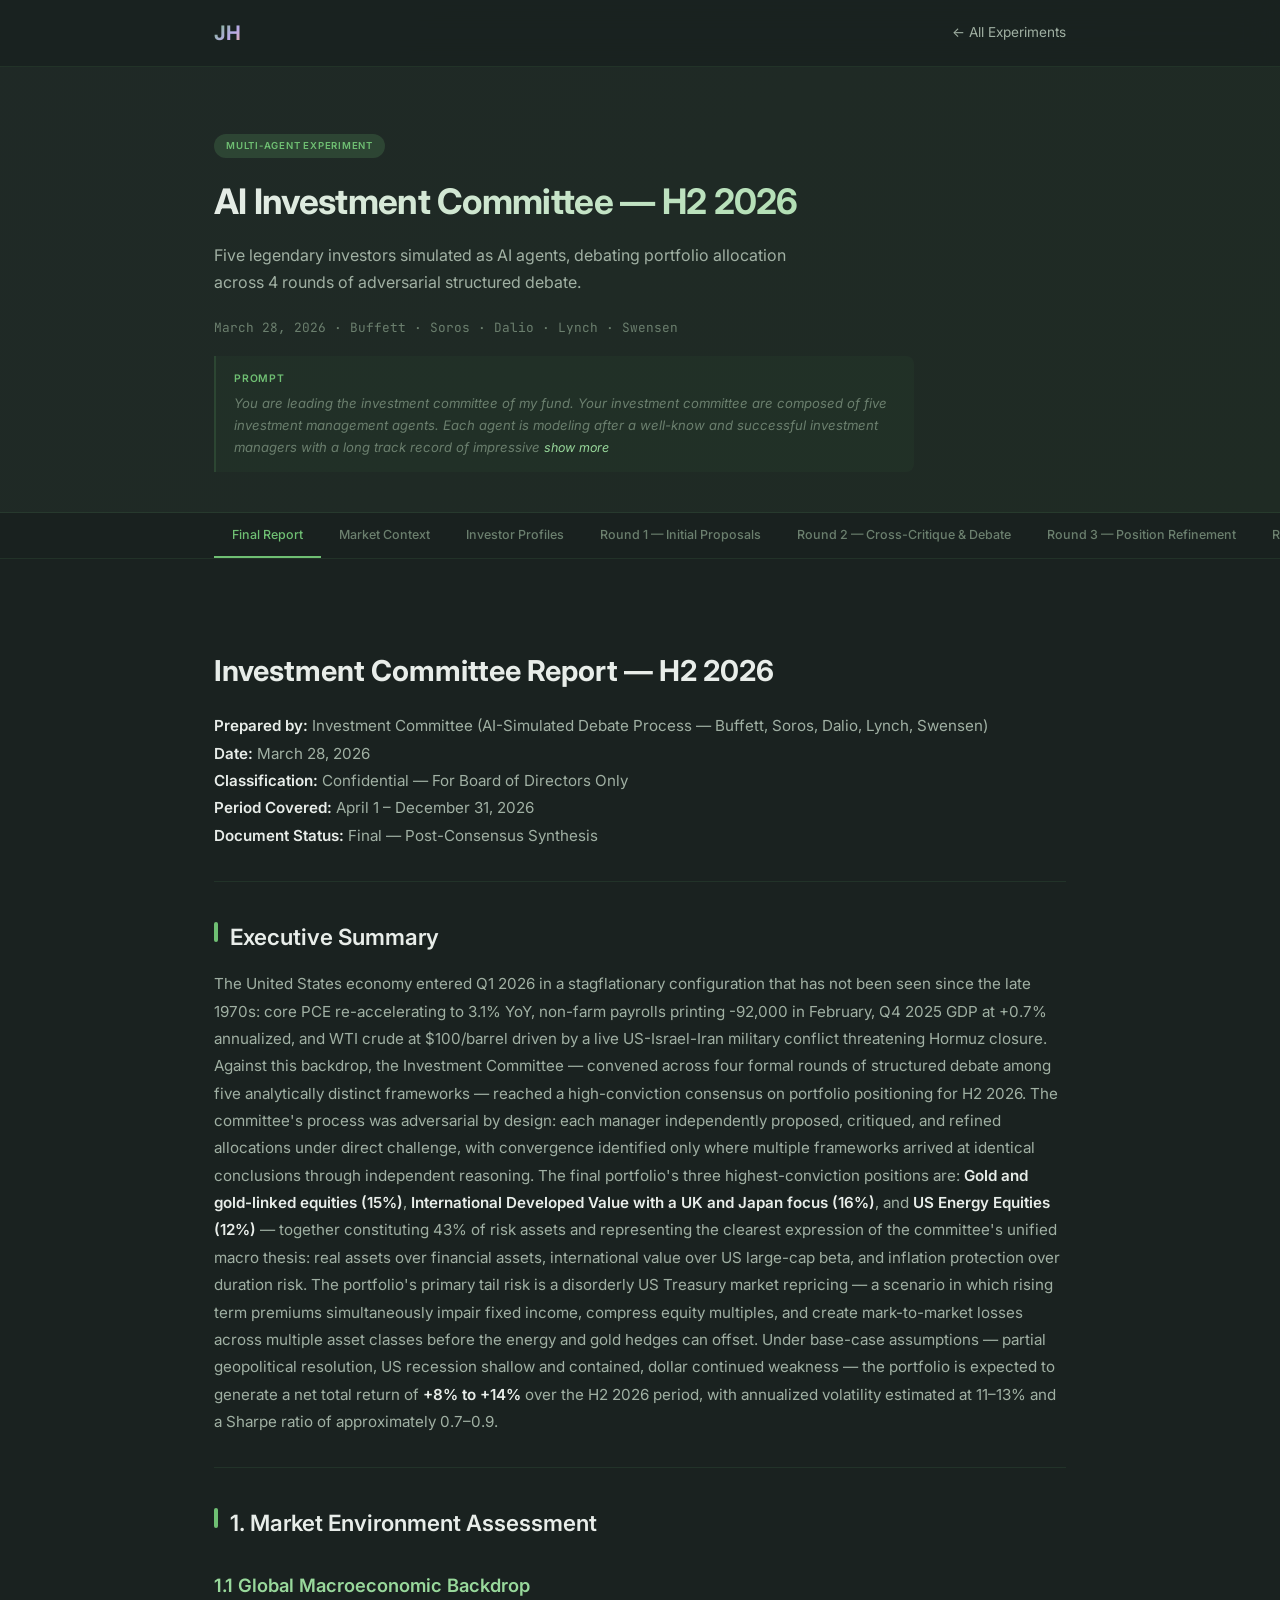
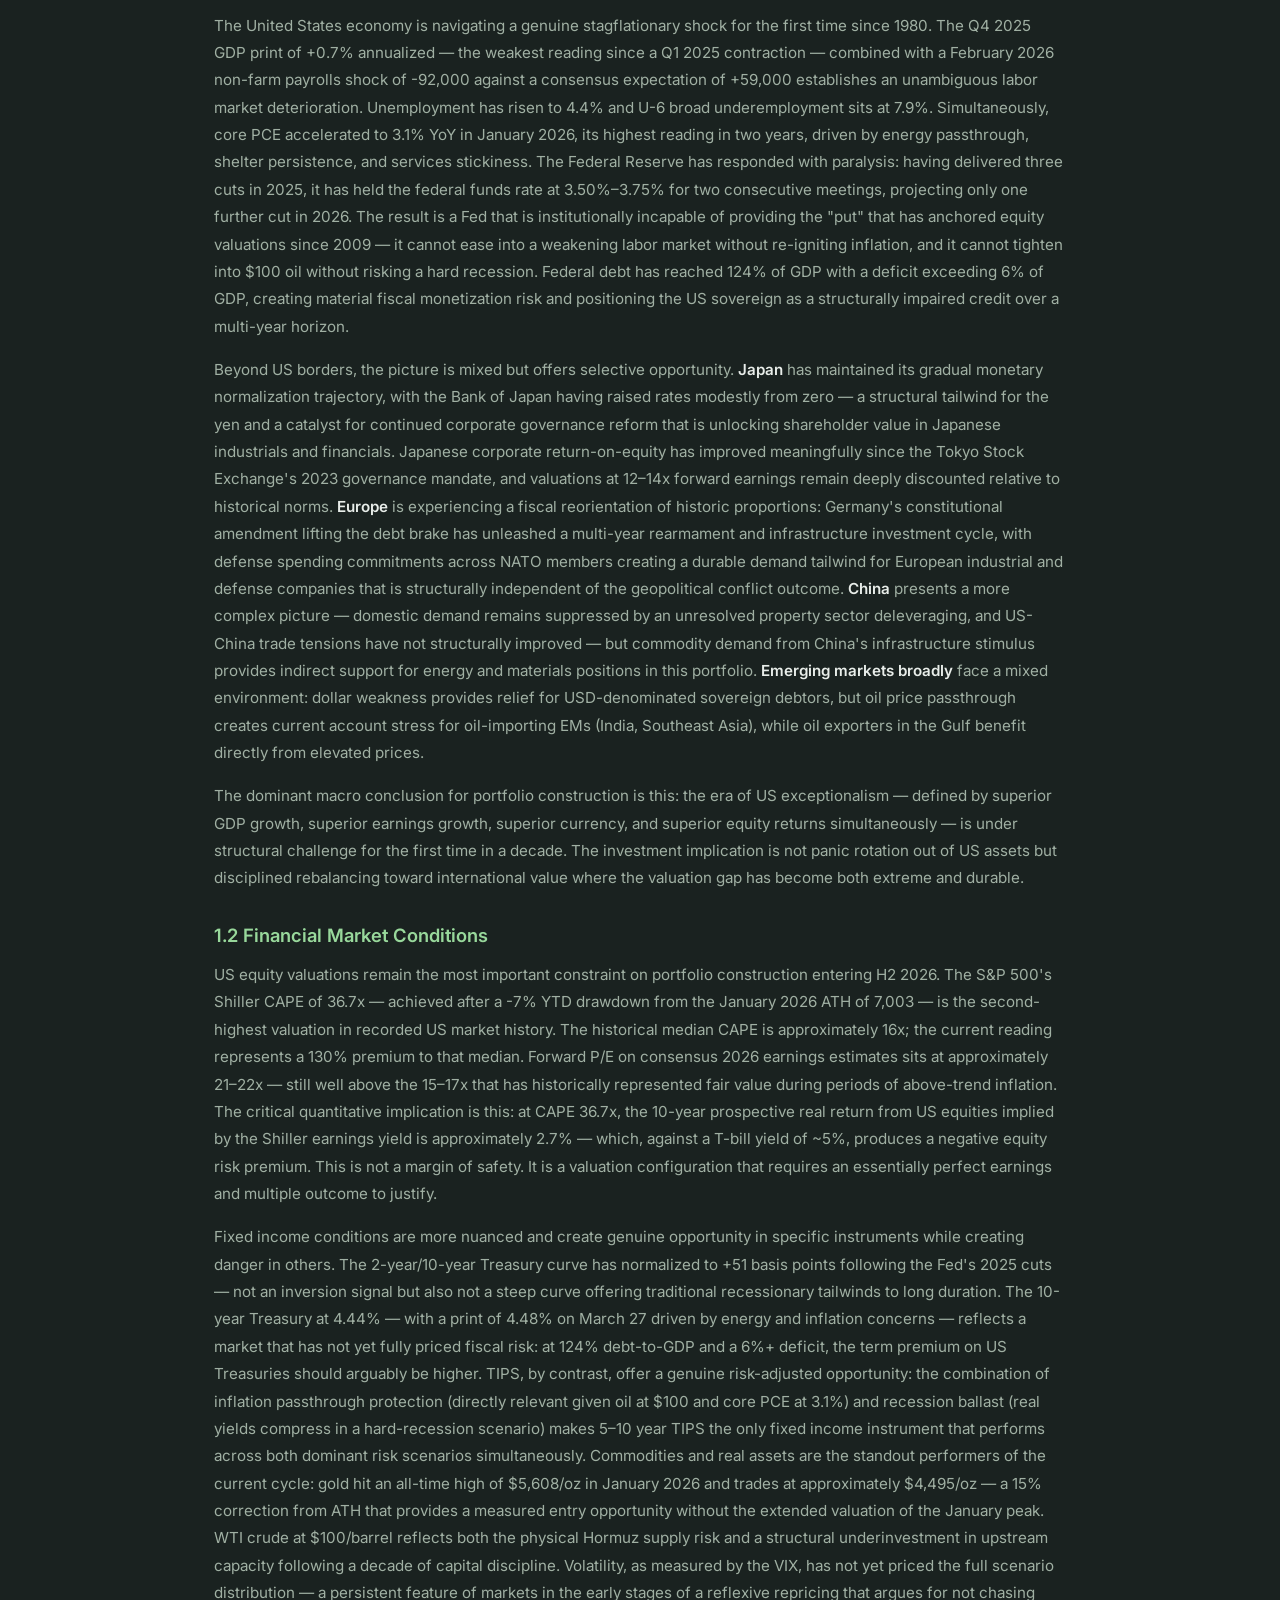
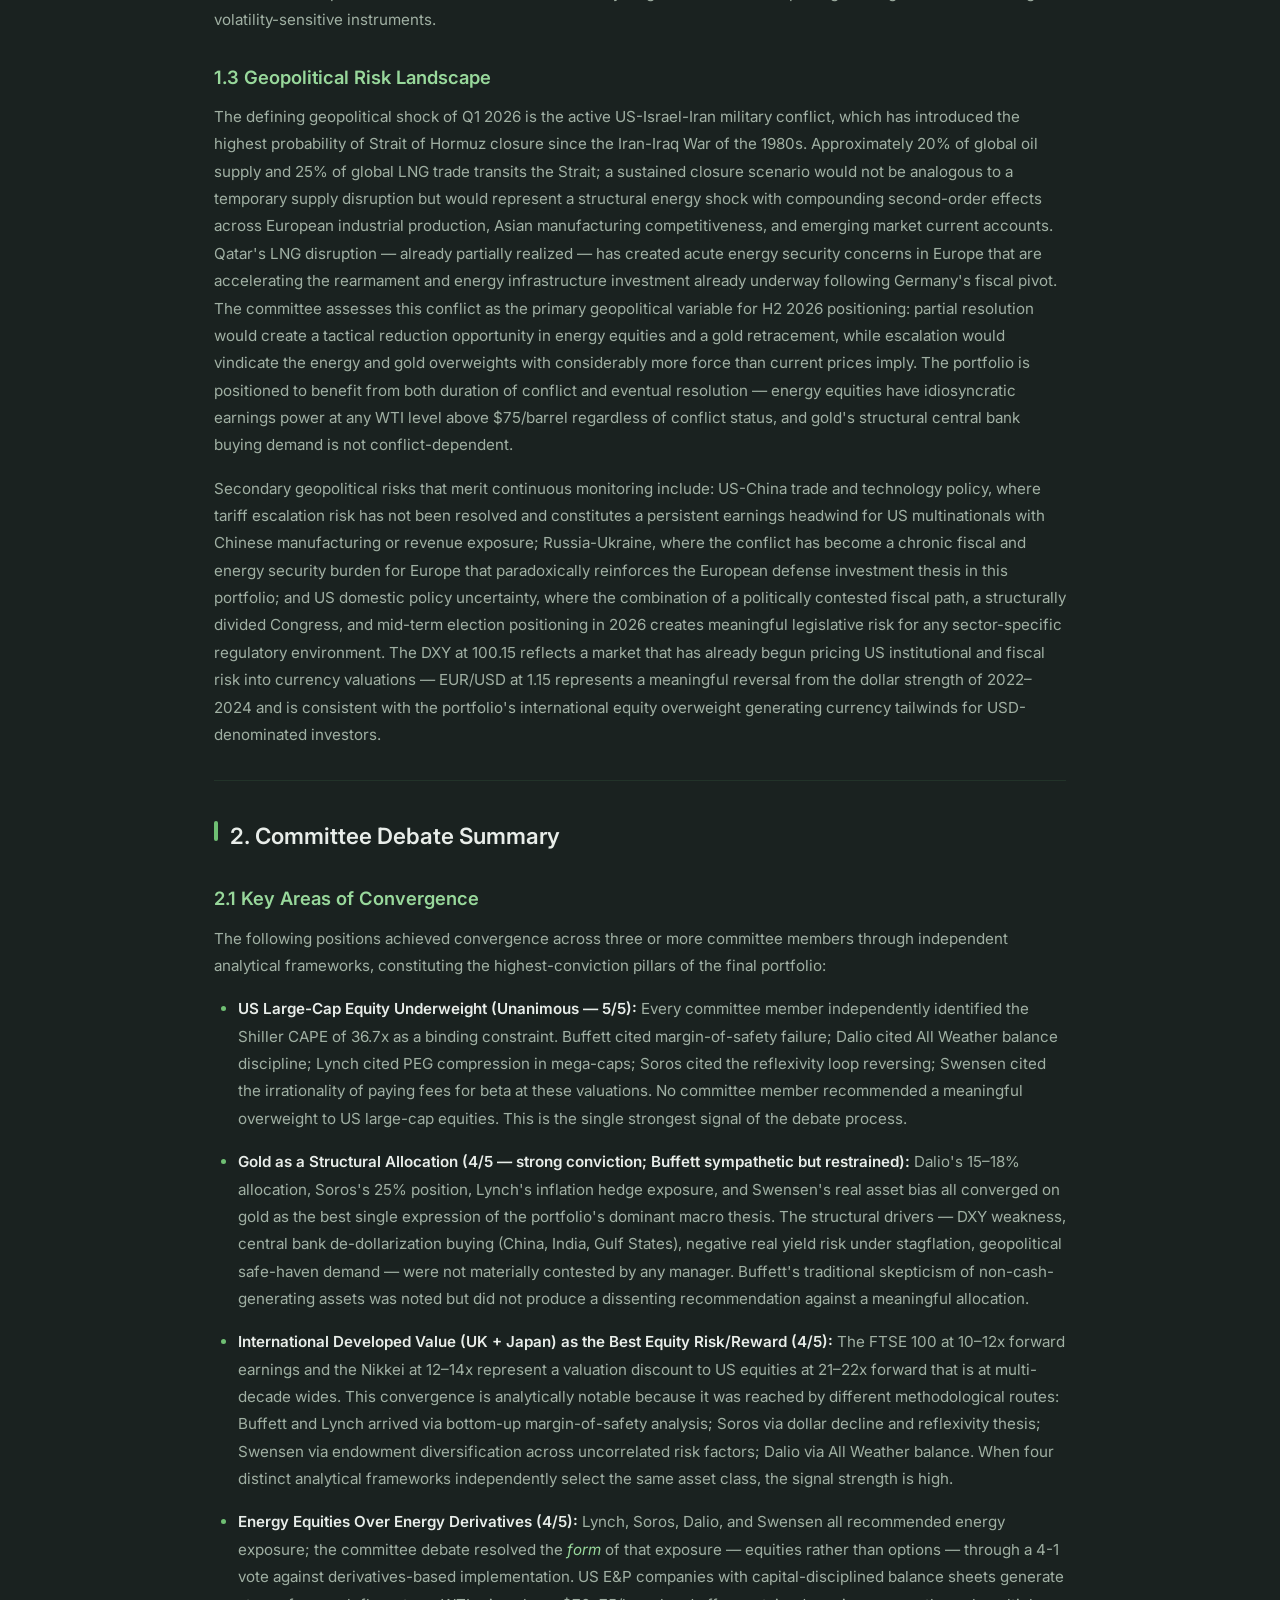
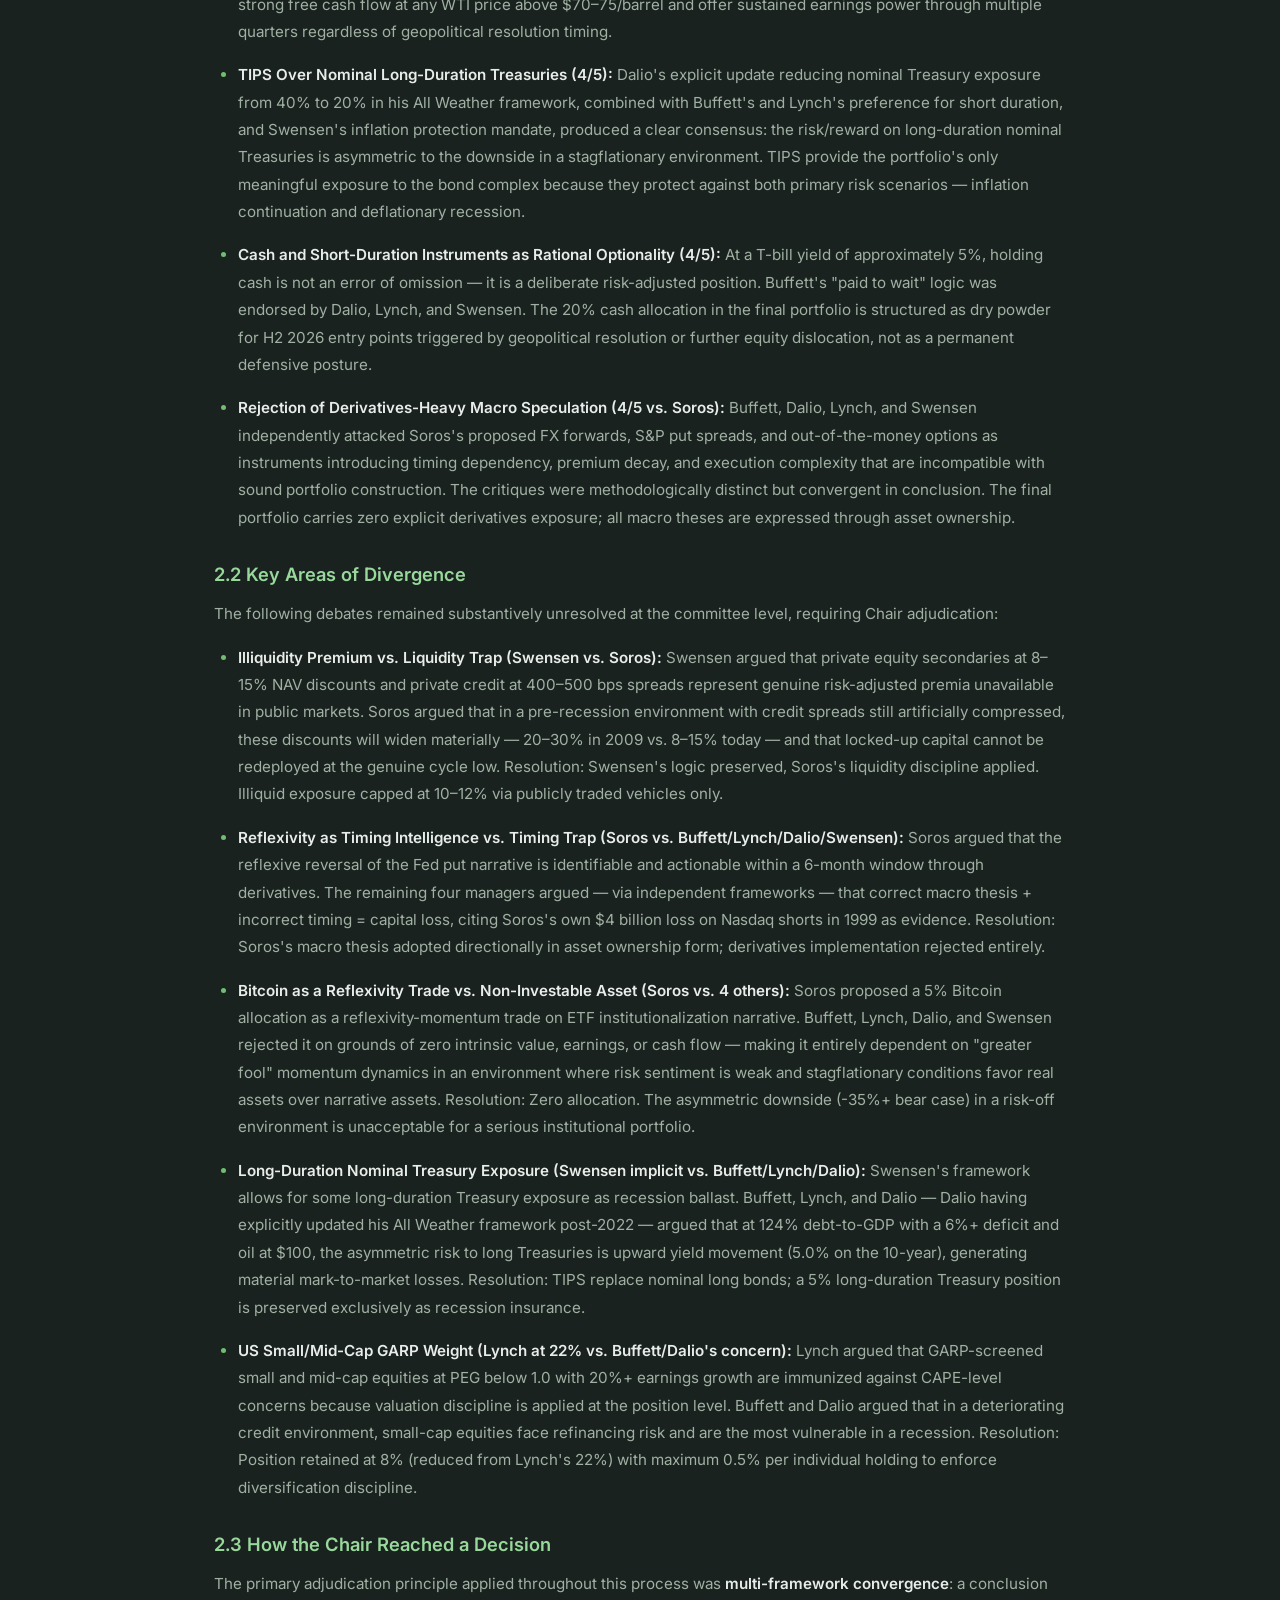
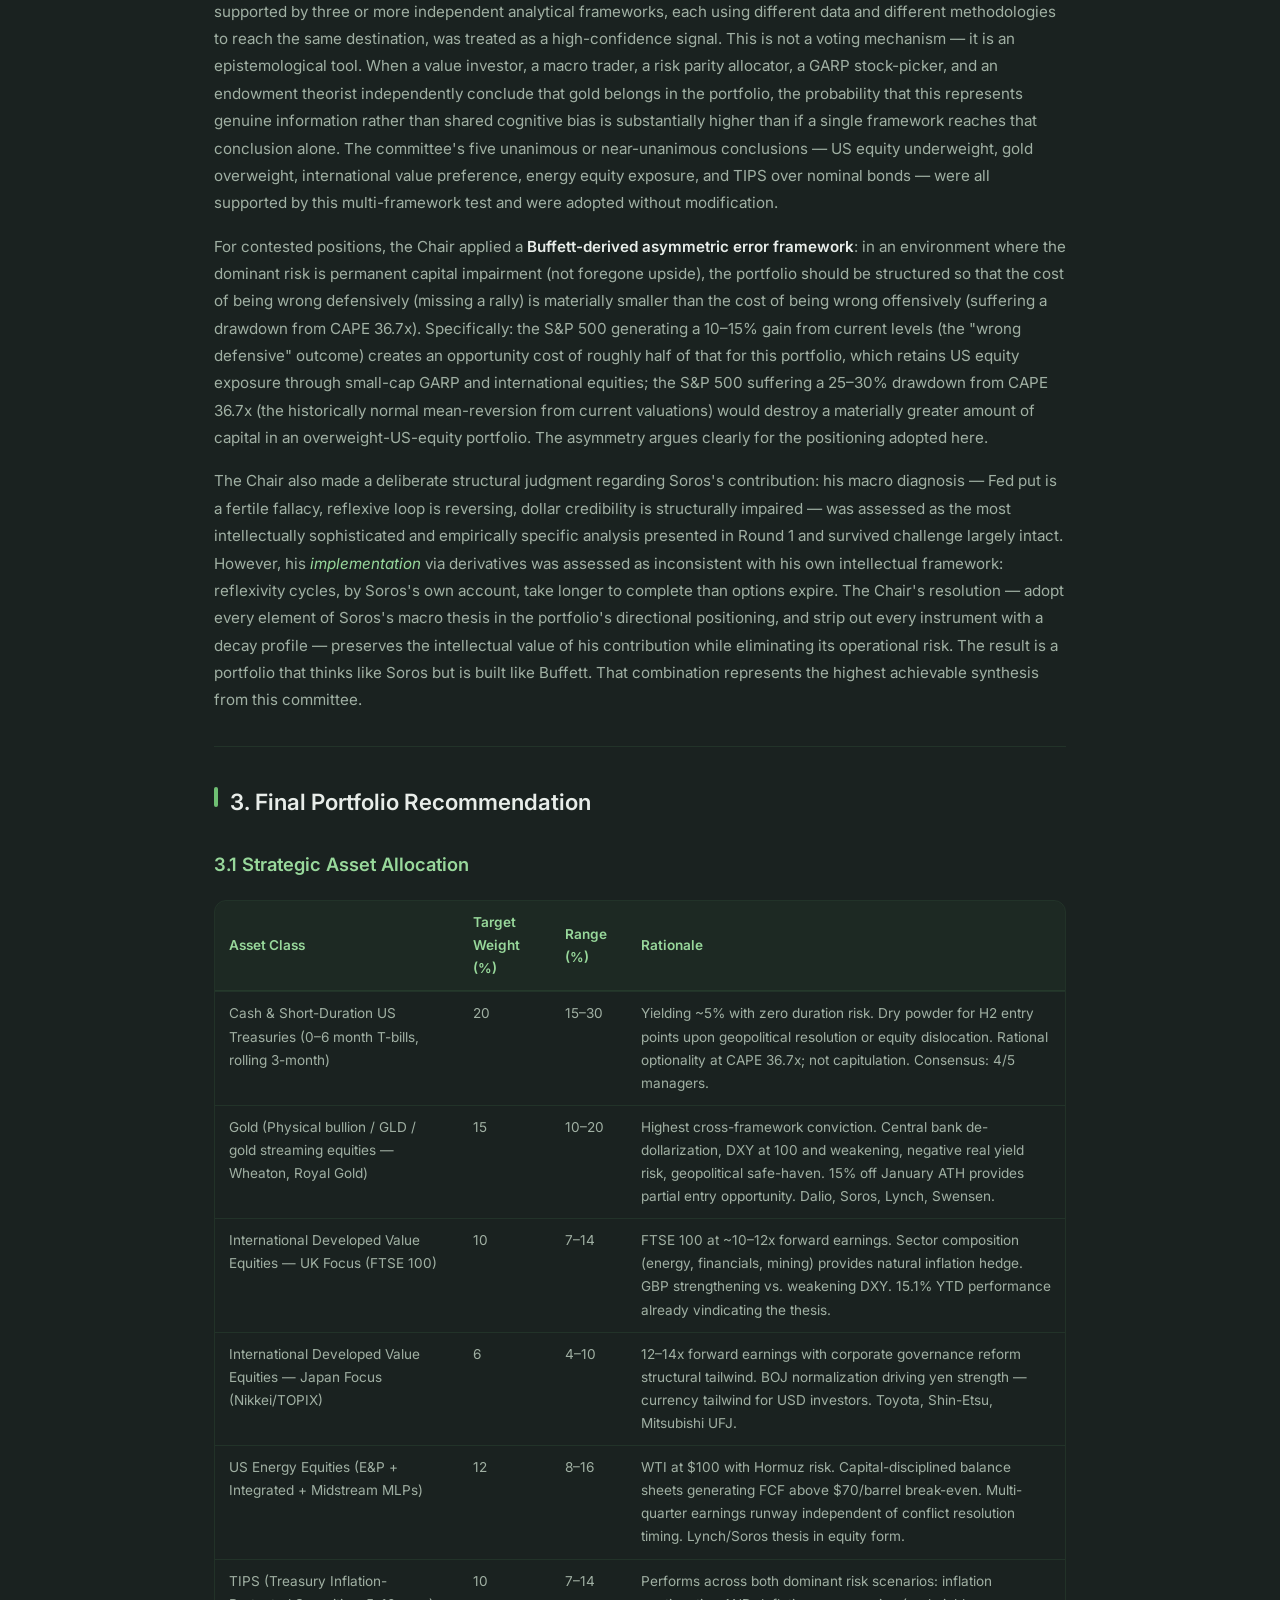
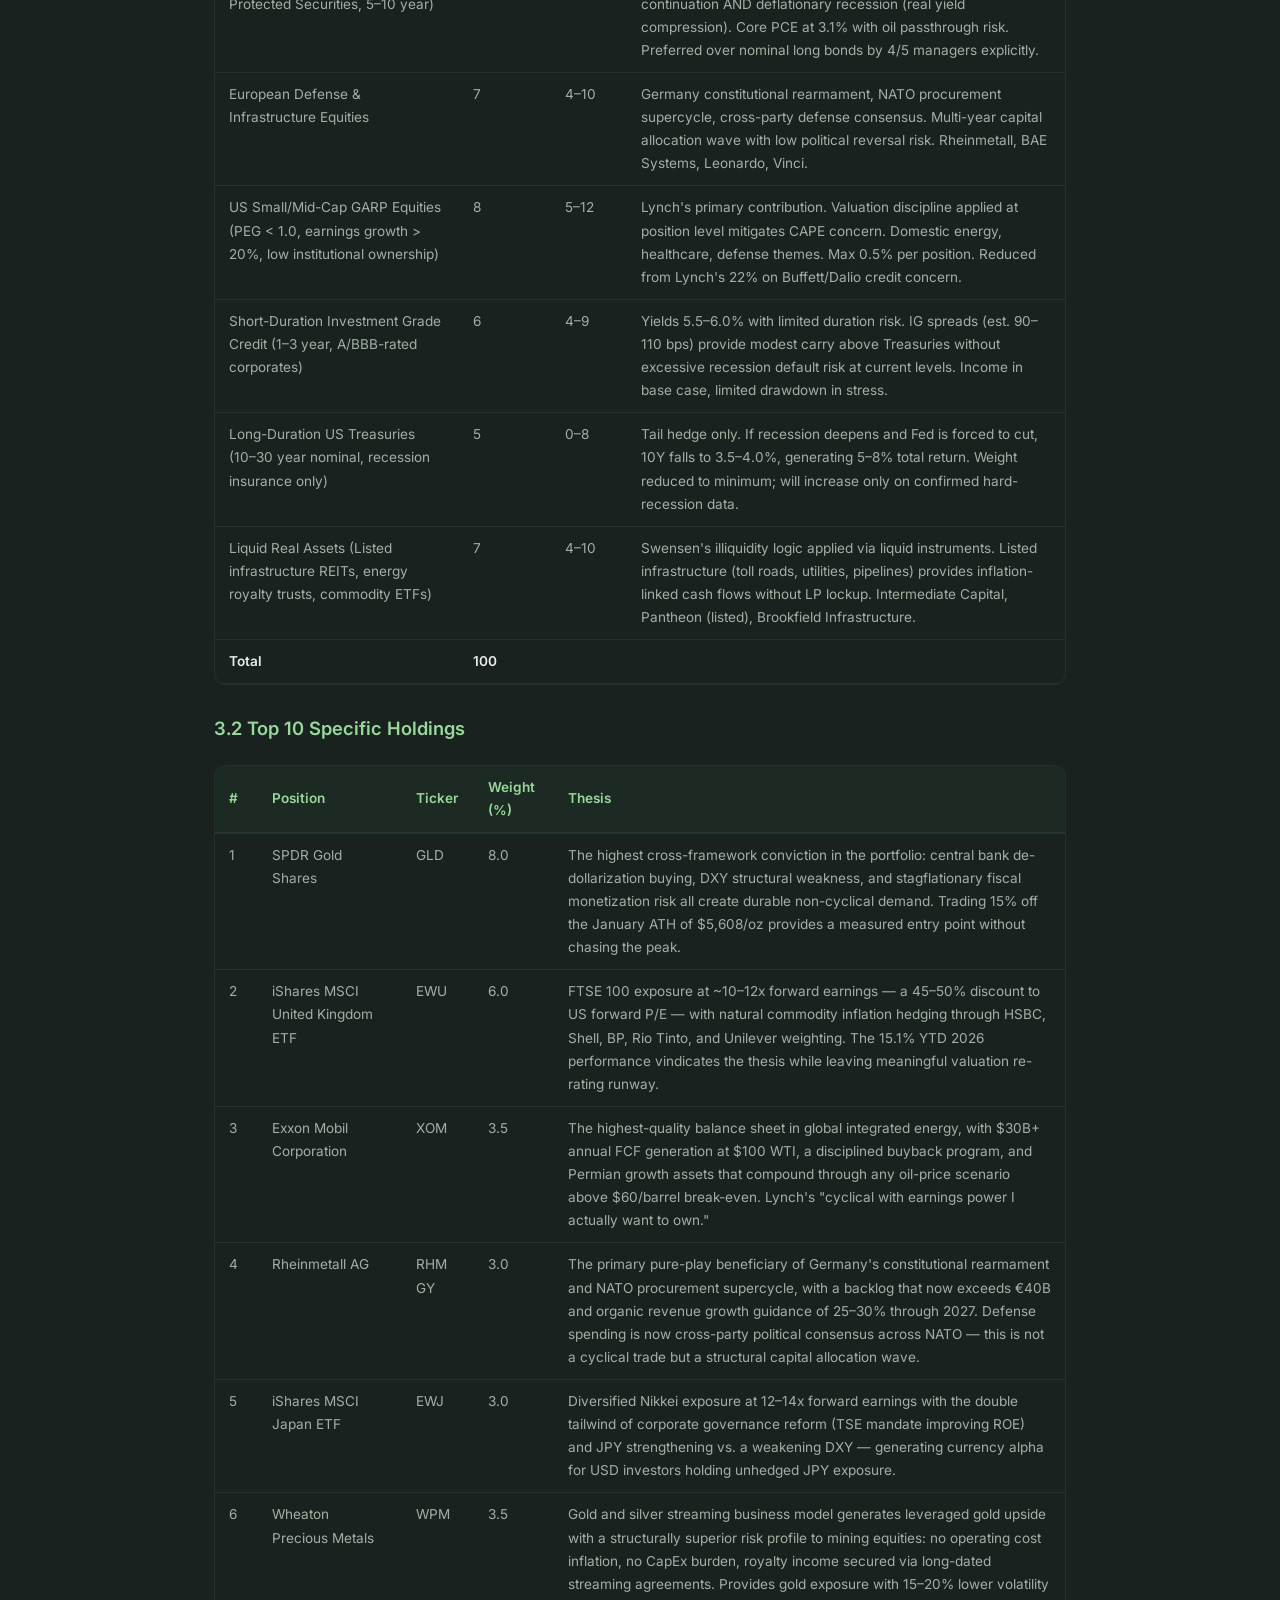
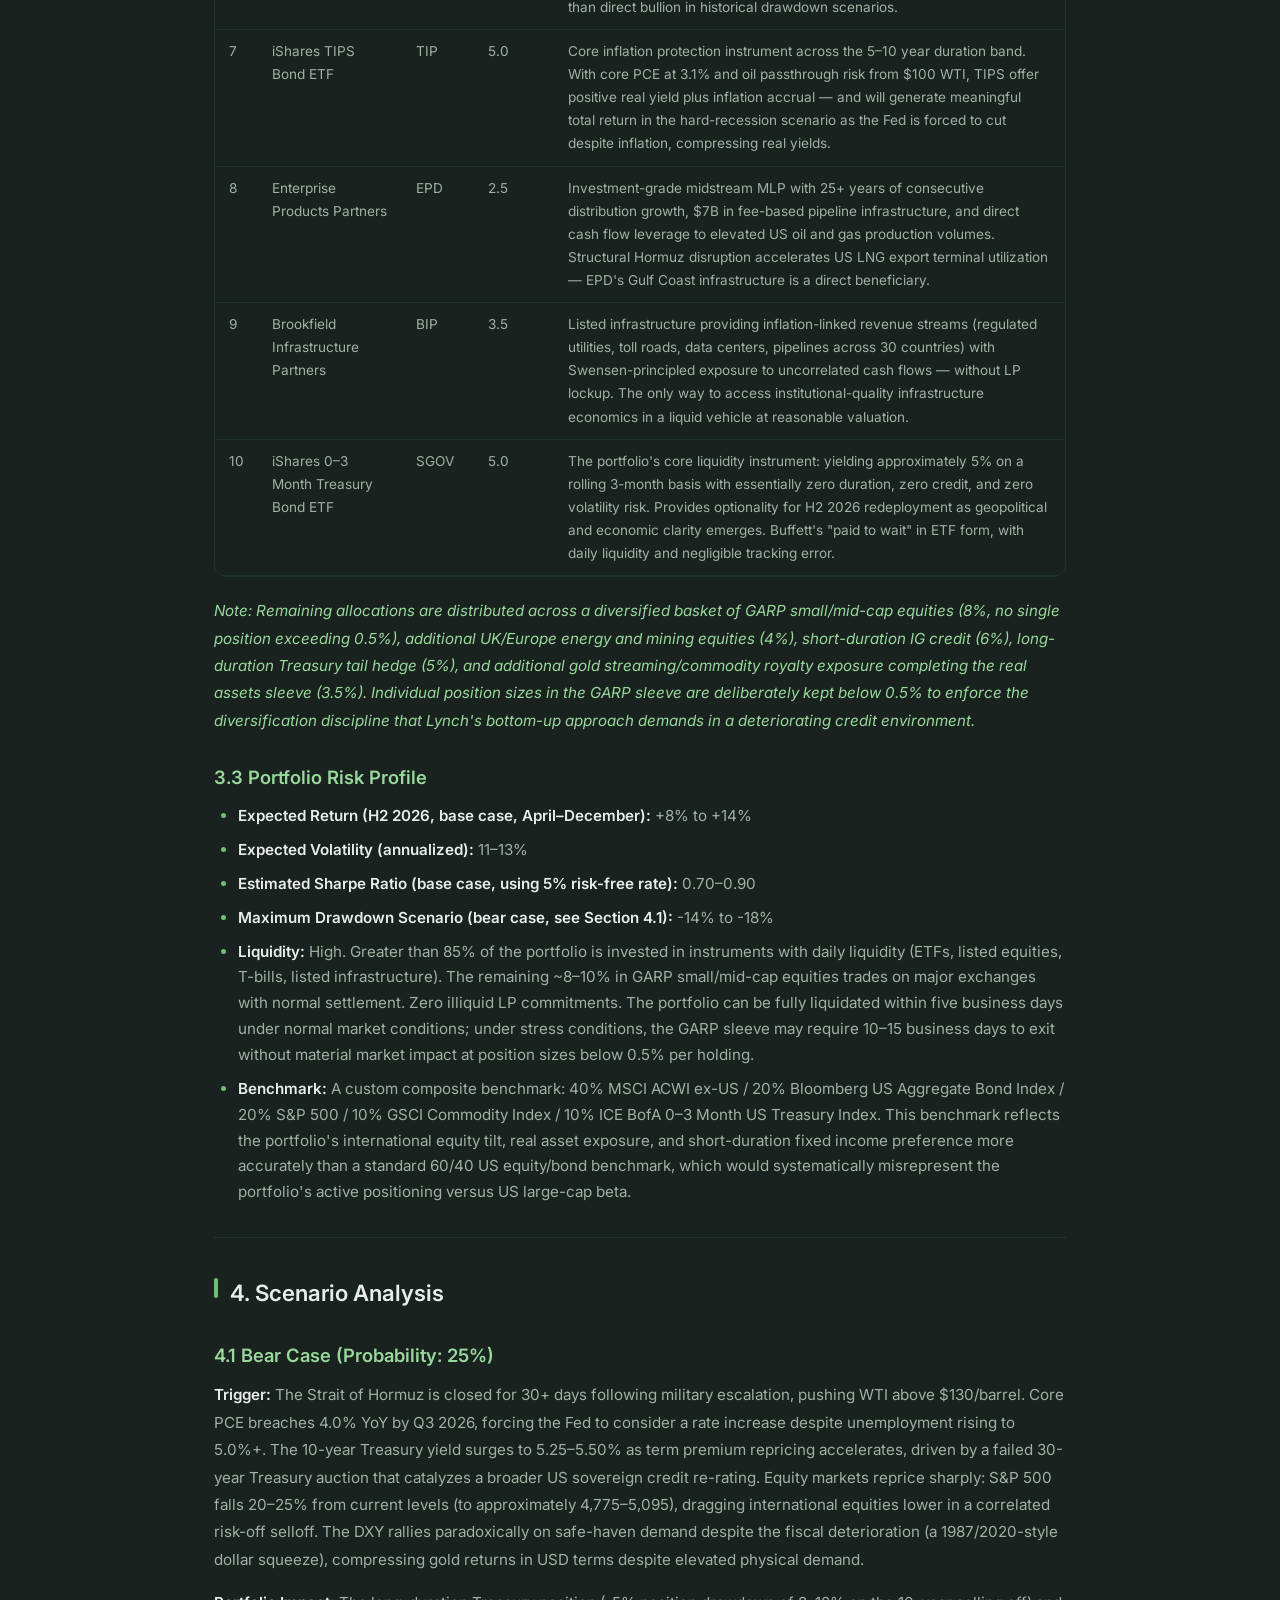
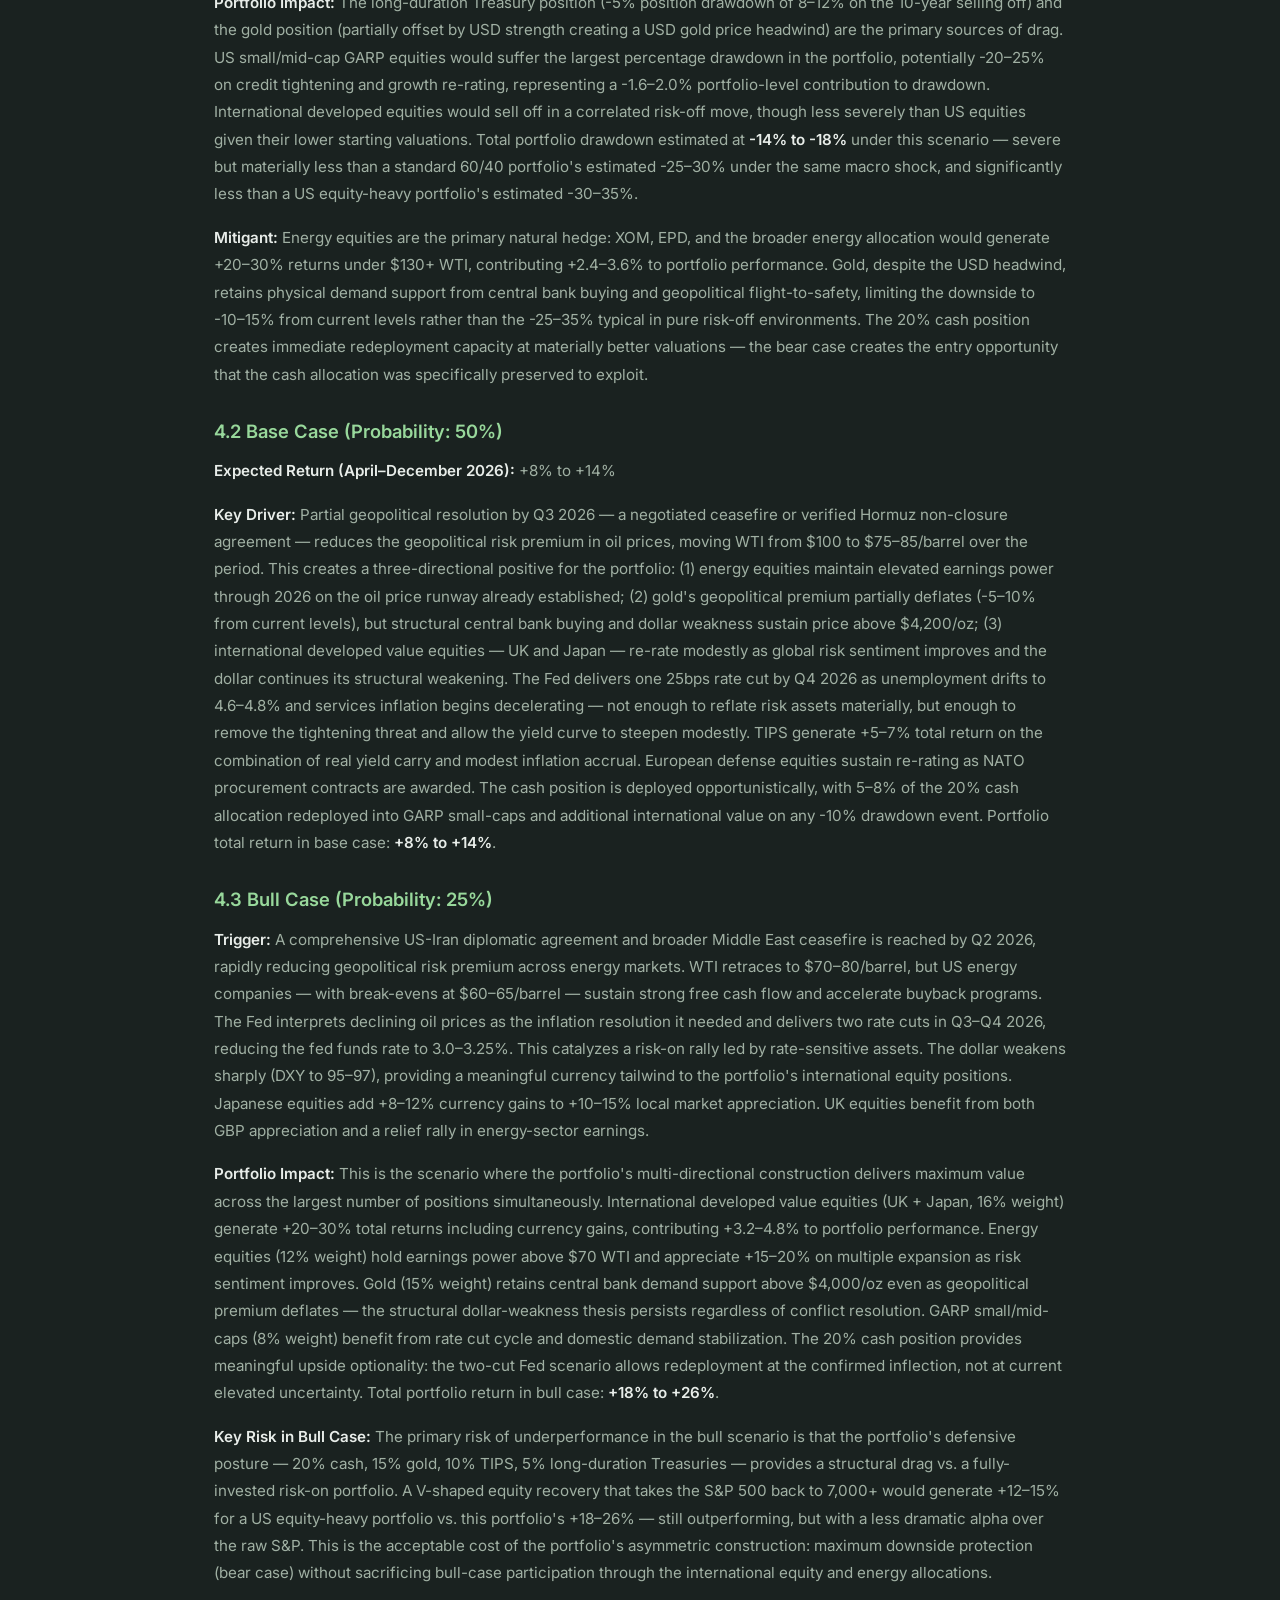
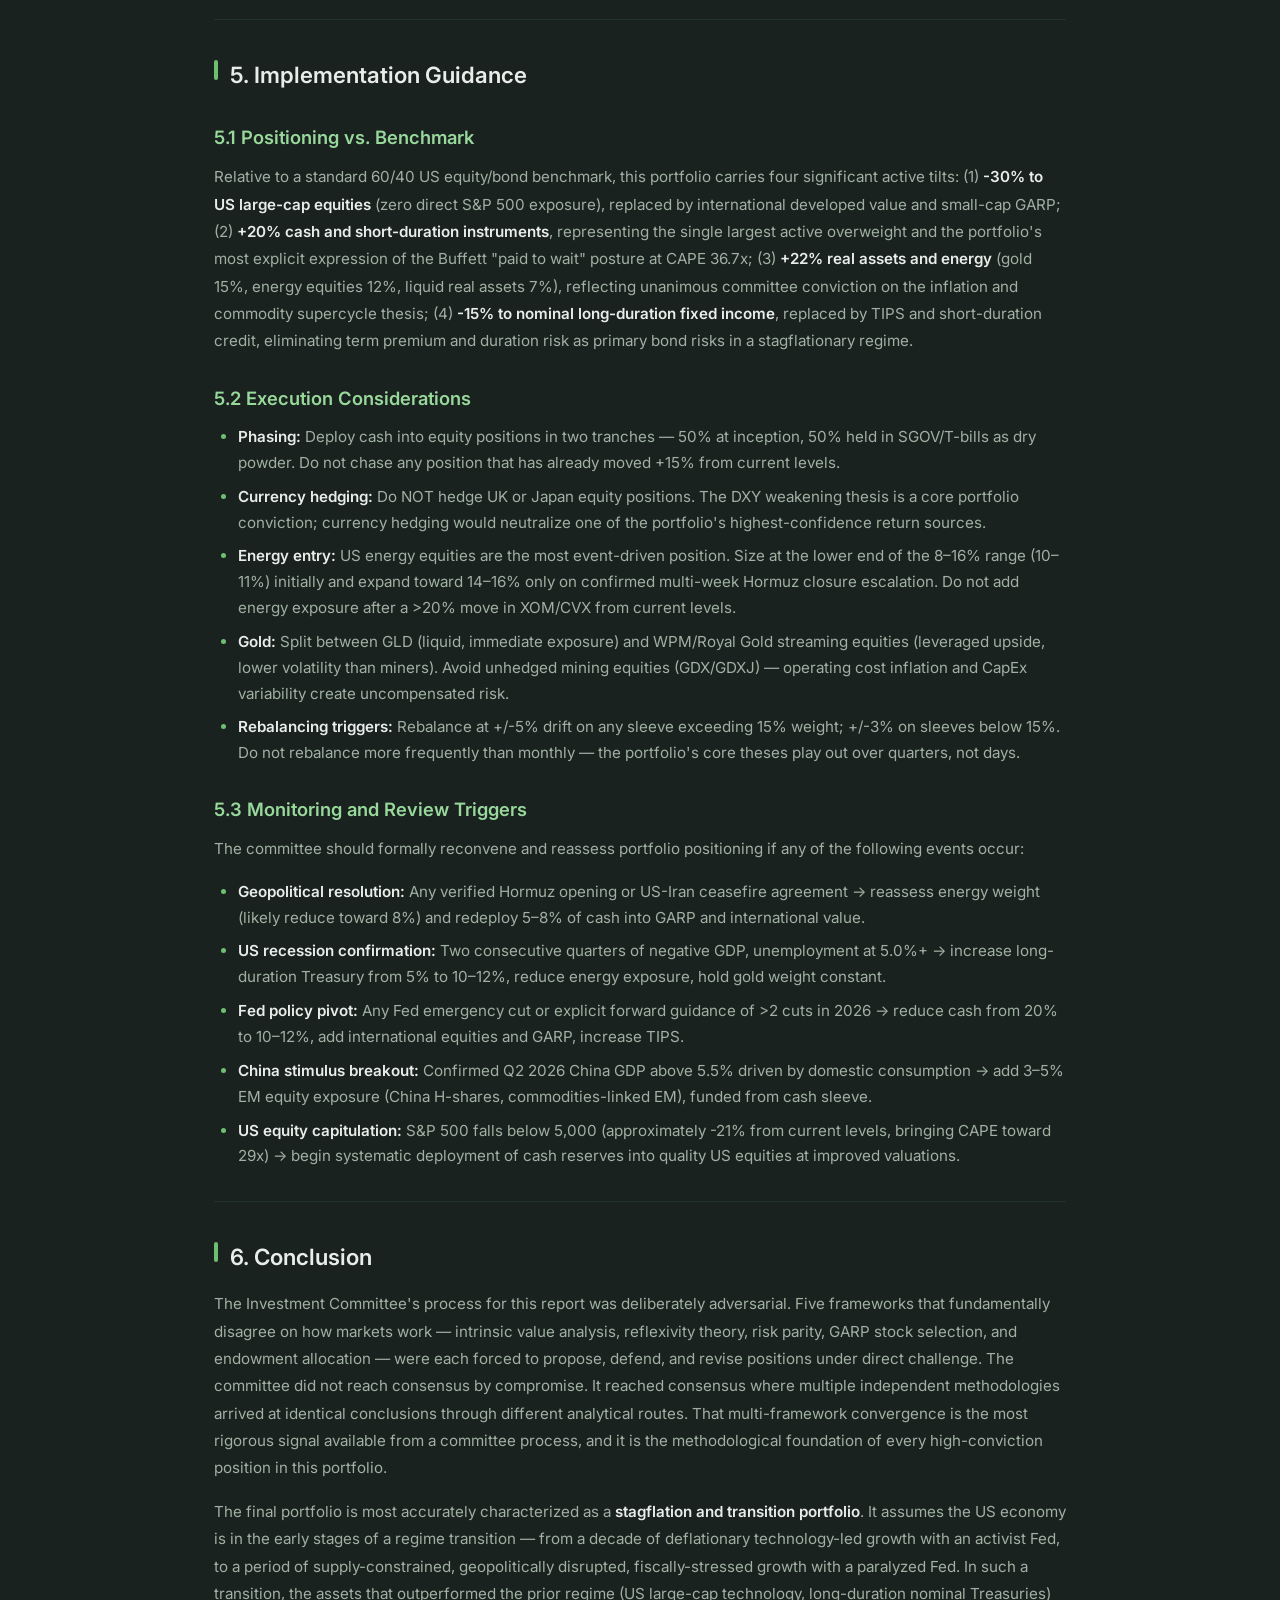
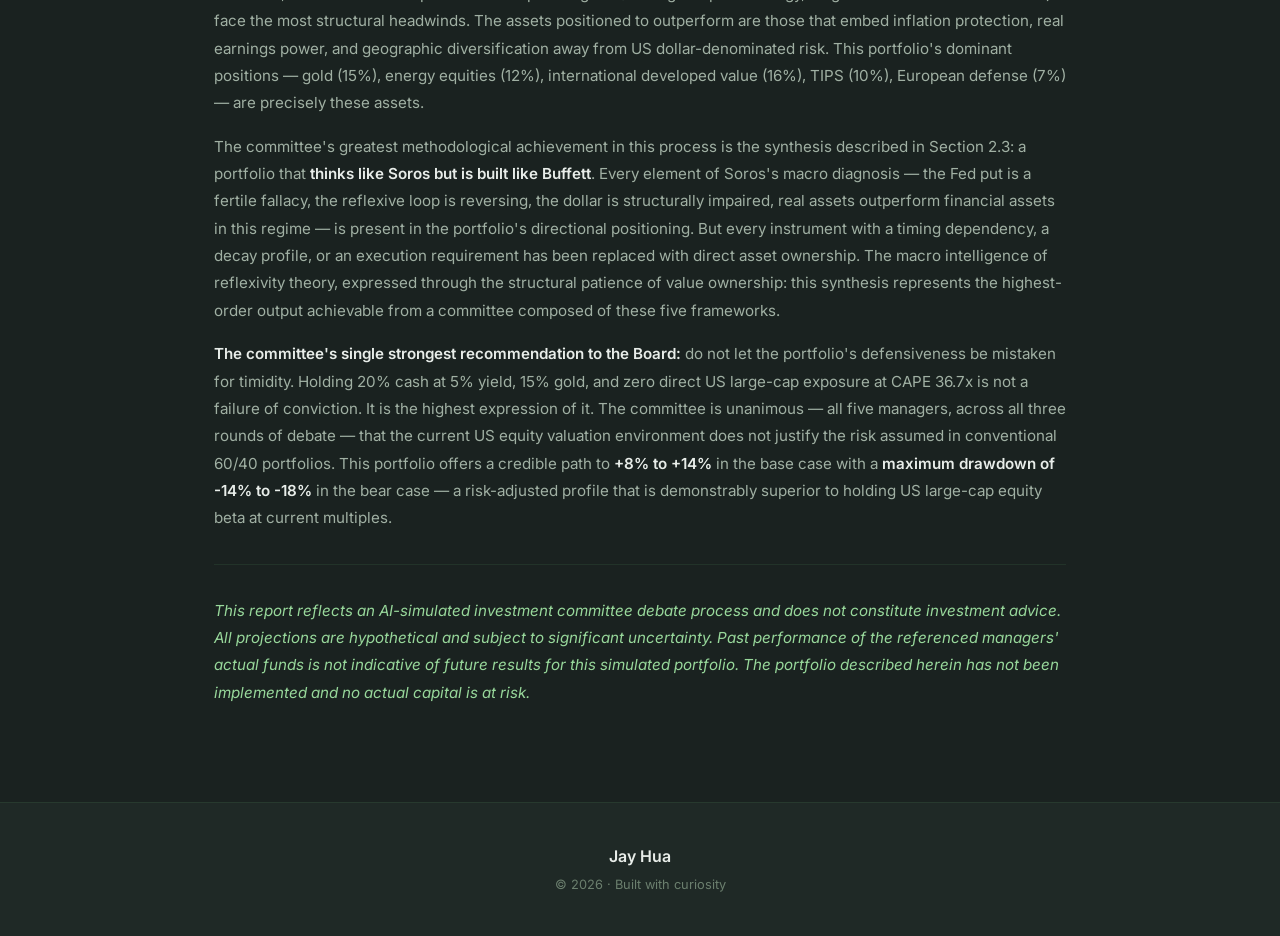
==== experiments/investment-committee/index.html @ 216616fb "Add experiments folder and the first experiment of multi-agent investment committee." ====
<!DOCTYPE html>
<html lang="en">
<head>
    <meta charset="UTF-8">
    <meta name="viewport" content="width=device-width, initial-scale=1.0">
    <title>AI Investment Committee — H2 2026 | Jay Hua</title>
    <link rel="preconnect" href="https://fonts.googleapis.com">
    <link href="https://fonts.googleapis.com/css2?family=Inter:wght@300;400;500;600;700&family=JetBrains+Mono:wght@400;500&display=swap" rel="stylesheet">
    <style>
        :root {
            --matcha: #6fbf73;
            --matcha-light: #98d89b;
            --matcha-dark: #4a8a4d;
            --matcha-glow: rgba(111, 191, 115, 0.18);
            --peach: #f4a583;
            --peach-light: #fbc4ab;
            --lilac: #b8a9e8;
            --lilac-light: #d4c8f5;
            --bg-primary: #1a2220;
            --bg-secondary: #1f2926;
            --bg-glass: rgba(111, 191, 115, 0.04);
            --text-primary: #e8ede9;
            --text-secondary: #a0b0a3;
            --text-muted: #6b7f6e;
            --border-color: rgba(111, 191, 115, 0.1);
            --font-main: 'Inter', -apple-system, BlinkMacSystemFont, sans-serif;
            --font-mono: 'JetBrains Mono', monospace;
        }

        * { margin: 0; padding: 0; box-sizing: border-box; }

        body {
            font-family: var(--font-main);
            background: var(--bg-primary);
            color: var(--text-primary);
            line-height: 1.7;
            -webkit-font-smoothing: antialiased;
        }

        a { color: var(--matcha-light); text-decoration: none; transition: 0.3s; }
        a:hover { color: var(--peach-light); }

        /* Nav */
        .navbar {
            position: fixed; top: 0; left: 0; right: 0; z-index: 1000;
            padding: 16px 0;
            background: rgba(26, 34, 32, 0.92);
            backdrop-filter: blur(20px); -webkit-backdrop-filter: blur(20px);
            border-bottom: 1px solid var(--border-color);
        }
        .nav-container {
            max-width: 900px; margin: 0 auto; padding: 0 24px;
            display: flex; align-items: center; justify-content: space-between;
        }
        .nav-logo {
            font-size: 1.25rem; font-weight: 700;
            background: linear-gradient(135deg, var(--matcha) 0%, var(--lilac) 60%, var(--peach) 100%);
            -webkit-background-clip: text; -webkit-text-fill-color: transparent; background-clip: text;
        }
        .nav-back { font-size: 0.85rem; color: var(--text-secondary); }
        .nav-back:hover { color: var(--matcha-light); }

        /* Header */
        .page-header {
            padding: 130px 0 40px;
            background: linear-gradient(135deg, var(--bg-secondary) 0%, #1f2b24 100%);
            border-bottom: 1px solid var(--border-color);
        }
        .container { max-width: 900px; margin: 0 auto; padding: 0 24px; }
        .badge { display: inline-block; font-size: 0.6rem; font-weight: 600; text-transform: uppercase;
            letter-spacing: 0.08em; padding: 4px 12px; border-radius: 100px;
            background: var(--matcha-glow); color: var(--matcha); margin-bottom: 14px; }
        .page-header h1 { font-size: 2.2rem; font-weight: 700; letter-spacing: -0.02em; margin-bottom: 10px;
            background: linear-gradient(135deg, var(--text-primary) 0%, var(--matcha-light) 100%);
            -webkit-background-clip: text; -webkit-text-fill-color: transparent; background-clip: text; }
        .page-subtitle { font-size: 1rem; color: var(--text-secondary); max-width: 600px; margin-bottom: 20px; }
        .page-meta { font-size: 0.8rem; color: var(--text-muted); font-family: var(--font-mono); }

        .page-prompt {
            font-size: 0.82rem;
            color: var(--text-muted);
            font-style: italic;
            line-height: 1.65;
            margin-top: 18px;
            padding: 14px 18px;
            background: rgba(111, 191, 115, 0.04);
            border-left: 2px solid rgba(111, 191, 115, 0.15);
            border-radius: 0 8px 8px 0;
            max-width: 700px;
        }
        .page-prompt .prompt-label {
            font-style: normal;
            font-weight: 600;
            font-size: 0.65rem;
            text-transform: uppercase;
            letter-spacing: 0.08em;
            color: var(--matcha);
            display: block;
            margin-bottom: 6px;
        }
        .page-prompt .prompt-text {
            display: inline;
        }
        .page-prompt .prompt-text.collapsed .prompt-full {
            display: none;
        }
        .page-prompt .prompt-toggle {
            background: none;
            border: none;
            color: var(--matcha-light);
            font-size: 0.78rem;
            font-family: var(--font-main);
            cursor: pointer;
            padding: 0;
            margin-left: 4px;
            font-style: italic;
            transition: color 0.25s ease;
        }
        .page-prompt .prompt-toggle:hover {
            color: var(--matcha);
        }

        /* Tab Navigation */
        .tab-bar {
            position: sticky; top: 56px; z-index: 100;
            background: rgba(26, 34, 32, 0.95);
            backdrop-filter: blur(16px); -webkit-backdrop-filter: blur(16px);
            border-bottom: 1px solid var(--border-color);
            padding: 0;
            overflow-x: auto;
            -webkit-overflow-scrolling: touch;
        }
        .tab-bar::-webkit-scrollbar { display: none; }
        .tab-container {
            max-width: 900px; margin: 0 auto; padding: 0 24px;
            display: flex; gap: 0; white-space: nowrap;
        }
        .tab-btn {
            padding: 14px 18px; font-size: 0.78rem; font-weight: 500;
            font-family: var(--font-main);
            background: none; border: none; border-bottom: 2px solid transparent;
            color: var(--text-muted); cursor: pointer; transition: 0.3s;
            flex-shrink: 0;
        }
        .tab-btn:hover { color: var(--text-secondary); }
        .tab-btn.active { color: var(--matcha); border-bottom-color: var(--matcha); }

        /* Content Panels */
        .tab-panel { display: none; padding: 48px 0 80px; }
        .tab-panel.active { display: block; }

        /* Markdown content styling */
        .md-content h1 { font-size: 1.8rem; font-weight: 700; margin-top: 40px; margin-bottom: 16px; color: var(--text-primary); }
        .md-content h2 { font-size: 1.4rem; font-weight: 600; margin-top: 36px; margin-bottom: 14px; color: var(--text-primary); position: relative; padding-left: 16px; }
        .md-content h2::before { content: ''; position: absolute; left: 0; top: 4px; width: 4px; height: 20px;
            background: var(--matcha); border-radius: 2px; }
        .md-content h3 { font-size: 1.15rem; font-weight: 600; margin-top: 28px; margin-bottom: 10px; color: var(--matcha-light); }
        .md-content h4 { font-size: 1rem; font-weight: 600; margin-top: 20px; margin-bottom: 8px; color: var(--text-primary); }
        .md-content p { color: var(--text-secondary); font-size: 0.95rem; line-height: 1.8; margin-bottom: 16px; }
        .md-content strong { color: var(--text-primary); font-weight: 600; }
        .md-content em { color: var(--matcha-light); font-style: italic; }
        .md-content ul, .md-content ol { margin-bottom: 16px; padding-left: 24px; color: var(--text-secondary); }
        .md-content li { margin-bottom: 8px; font-size: 0.95rem; line-height: 1.7; }
        .md-content li::marker { color: var(--matcha); }
        .md-content hr { border: none; height: 1px; background: var(--border-color); margin: 32px 0; }
        .md-content blockquote { margin: 20px 0; padding: 16px 24px; border-left: 3px solid var(--matcha);
            background: var(--bg-glass); border-radius: 0 12px 12px 0; }
        .md-content blockquote p { color: var(--text-primary); font-style: italic; margin-bottom: 0; }

        /* Tables */
        .md-content table { width: 100%; border-collapse: collapse; margin: 20px 0; font-size: 0.85rem; }
        .md-content th { background: var(--bg-glass); color: var(--matcha-light); font-weight: 600;
            padding: 10px 14px; text-align: left; border-bottom: 2px solid var(--border-color); }
        .md-content td { padding: 10px 14px; border-bottom: 1px solid var(--border-color); color: var(--text-secondary); vertical-align: top; }
        .md-content tr:hover td { background: rgba(111, 191, 115, 0.03); }
        .table-wrap { overflow-x: auto; margin: 20px 0; border-radius: 12px; border: 1px solid var(--border-color); }
        .table-wrap table { margin: 0; }

        /* Profile blocks */
        .profile-block { margin-bottom: 40px; padding: 28px; background: var(--bg-glass);
            border: 1px solid var(--border-color); border-radius: 14px; }
        .profile-block > h3 { margin-top: 0; font-size: 1.2rem; color: var(--peach-light); }

        /* Footer */
        .footer { padding: 40px 0; border-top: 1px solid var(--border-color); background: var(--bg-secondary); }
        .footer-content { text-align: center; }
        .footer-name { font-weight: 600; margin-bottom: 4px; }
        .footer-copy { font-size: 0.8rem; color: var(--text-muted); }

        /* Disclaimer */
        .disclaimer { margin-top: 40px; padding: 20px; background: var(--bg-glass);
            border: 1px solid var(--border-color); border-radius: 12px; font-size: 0.8rem;
            color: var(--text-muted); font-style: italic; line-height: 1.6; }

        @media (max-width: 768px) {
            .page-header h1 { font-size: 1.6rem; }
            .tab-btn { padding: 12px 14px; font-size: 0.72rem; }
            .md-content table { font-size: 0.75rem; }
            .md-content td, .md-content th { padding: 8px 10px; }
        }
    </style>
</head>
<body>
    <nav class="navbar">
        <div class="nav-container">
            <a href="../../index.html" class="nav-logo">JH</a>
            <a href="../../experiments.html" class="nav-back">&larr; All Experiments</a>
        </div>
    </nav>

    <header class="page-header">
        <div class="container">
            <span class="badge">Multi-Agent Experiment</span>
            <h1>AI Investment Committee — H2 2026</h1>
            <p class="page-subtitle">Five legendary investors simulated as AI agents, debating portfolio allocation across 4 rounds of adversarial structured debate.</p>
            <p class="page-meta">March 28, 2026 · Buffett · Soros · Dalio · Lynch · Swensen</p>
            <div class="page-prompt">
                <span class="prompt-label">Prompt</span>
                <span class="prompt-text collapsed" id="promptText"><span class="prompt-short">You are leading the investment committee of my fund. Your investment committee are composed of five investment management agents. Each agent is modeling after a well-know and successful investment managers with a long track record of impressive</span><span class="prompt-full"> returns. They are Warrent Buffet, George Soros, Ray Dalio, Peter Lynch and David Swensen. Research the internet to get an in-depth understanding of their respective principles and styles. Create one mark down file for each of the managers. Now spawn the five agent with each mark down file and provide with them the current status of world economic, financial markets and geopolitics. Ask them to provide the best portfolio for the rest of 2026. Critically challenge each of them and induce debates among them. Iterate for 4 hours of until you find the best portfolio. Then write an investment committee report for the final proposal. The report if for the board of the directors. Clearly describe the best portfolio and how you draw the conclusion.</span><button class="prompt-toggle" id="promptToggle" onclick="togglePrompt()">show more</button></span>
            </div>
        </div>
    </header>

    <div class="tab-bar">
        <div class="tab-container">
            <button class="tab-btn active" data-tab="report">Final Report</button>
            <button class="tab-btn" data-tab="context">Market Context</button>
            <button class="tab-btn" data-tab="profiles">Investor Profiles</button>
            <button class="tab-btn" data-tab="round1-proposals">Round 1 — Initial Proposals</button>
            <button class="tab-btn" data-tab="round2-debate">Round 2 — Cross-Critique & Debate</button>
            <button class="tab-btn" data-tab="round3-refinement">Round 3 — Position Refinement</button>
            <button class="tab-btn" data-tab="round4-synthesis">Round 4 — Consensus Synthesis</button>
        </div>
    </div>

    <div class="tab-panel active" id="panel-report">
        <div class="container">
            <div class="md-content"><h1>Investment Committee Report — H2 2026</h1>
<p><strong>Prepared by:</strong> Investment Committee (AI-Simulated Debate Process — Buffett, Soros, Dalio, Lynch, Swensen)<br />
<strong>Date:</strong> March 28, 2026<br />
<strong>Classification:</strong> Confidential — For Board of Directors Only<br />
<strong>Period Covered:</strong> April 1 – December 31, 2026<br />
<strong>Document Status:</strong> Final — Post-Consensus Synthesis</p>
<hr />
<h2>Executive Summary</h2>
<p>The United States economy entered Q1 2026 in a stagflationary configuration that has not been seen since the late 1970s: core PCE re-accelerating to 3.1% YoY, non-farm payrolls printing -92,000 in February, Q4 2025 GDP at +0.7% annualized, and WTI crude at $100/barrel driven by a live US-Israel-Iran military conflict threatening Hormuz closure. Against this backdrop, the Investment Committee — convened across four formal rounds of structured debate among five analytically distinct frameworks — reached a high-conviction consensus on portfolio positioning for H2 2026. The committee's process was adversarial by design: each manager independently proposed, critiqued, and refined allocations under direct challenge, with convergence identified only where multiple frameworks arrived at identical conclusions through independent reasoning. The final portfolio's three highest-conviction positions are: <strong>Gold and gold-linked equities (15%)</strong>, <strong>International Developed Value with a UK and Japan focus (16%)</strong>, and <strong>US Energy Equities (12%)</strong> — together constituting 43% of risk assets and representing the clearest expression of the committee's unified macro thesis: real assets over financial assets, international value over US large-cap beta, and inflation protection over duration risk. The portfolio's primary tail risk is a disorderly US Treasury market repricing — a scenario in which rising term premiums simultaneously impair fixed income, compress equity multiples, and create mark-to-market losses across multiple asset classes before the energy and gold hedges can offset. Under base-case assumptions — partial geopolitical resolution, US recession shallow and contained, dollar continued weakness — the portfolio is expected to generate a net total return of <strong>+8% to +14%</strong> over the H2 2026 period, with annualized volatility estimated at 11–13% and a Sharpe ratio of approximately 0.7–0.9.</p>
<hr />
<h2>1. Market Environment Assessment</h2>
<h3>1.1 Global Macroeconomic Backdrop</h3>
<p>The United States economy is navigating a genuine stagflationary shock for the first time since 1980. The Q4 2025 GDP print of +0.7% annualized — the weakest reading since a Q1 2025 contraction — combined with a February 2026 non-farm payrolls shock of -92,000 against a consensus expectation of +59,000 establishes an unambiguous labor market deterioration. Unemployment has risen to 4.4% and U-6 broad underemployment sits at 7.9%. Simultaneously, core PCE accelerated to 3.1% YoY in January 2026, its highest reading in two years, driven by energy passthrough, shelter persistence, and services stickiness. The Federal Reserve has responded with paralysis: having delivered three cuts in 2025, it has held the federal funds rate at 3.50%–3.75% for two consecutive meetings, projecting only one further cut in 2026. The result is a Fed that is institutionally incapable of providing the "put" that has anchored equity valuations since 2009 — it cannot ease into a weakening labor market without re-igniting inflation, and it cannot tighten into $100 oil without risking a hard recession. Federal debt has reached 124% of GDP with a deficit exceeding 6% of GDP, creating material fiscal monetization risk and positioning the US sovereign as a structurally impaired credit over a multi-year horizon.</p>
<p>Beyond US borders, the picture is mixed but offers selective opportunity. <strong>Japan</strong> has maintained its gradual monetary normalization trajectory, with the Bank of Japan having raised rates modestly from zero — a structural tailwind for the yen and a catalyst for continued corporate governance reform that is unlocking shareholder value in Japanese industrials and financials. Japanese corporate return-on-equity has improved meaningfully since the Tokyo Stock Exchange's 2023 governance mandate, and valuations at 12–14x forward earnings remain deeply discounted relative to historical norms. <strong>Europe</strong> is experiencing a fiscal reorientation of historic proportions: Germany's constitutional amendment lifting the debt brake has unleashed a multi-year rearmament and infrastructure investment cycle, with defense spending commitments across NATO members creating a durable demand tailwind for European industrial and defense companies that is structurally independent of the geopolitical conflict outcome. <strong>China</strong> presents a more complex picture — domestic demand remains suppressed by an unresolved property sector deleveraging, and US-China trade tensions have not structurally improved — but commodity demand from China's infrastructure stimulus provides indirect support for energy and materials positions in this portfolio. <strong>Emerging markets broadly</strong> face a mixed environment: dollar weakness provides relief for USD-denominated sovereign debtors, but oil price passthrough creates current account stress for oil-importing EMs (India, Southeast Asia), while oil exporters in the Gulf benefit directly from elevated prices.</p>
<p>The dominant macro conclusion for portfolio construction is this: the era of US exceptionalism — defined by superior GDP growth, superior earnings growth, superior currency, and superior equity returns simultaneously — is under structural challenge for the first time in a decade. The investment implication is not panic rotation out of US assets but disciplined rebalancing toward international value where the valuation gap has become both extreme and durable.</p>
<h3>1.2 Financial Market Conditions</h3>
<p>US equity valuations remain the most important constraint on portfolio construction entering H2 2026. The S&amp;P 500's Shiller CAPE of 36.7x — achieved after a -7% YTD drawdown from the January 2026 ATH of 7,003 — is the second-highest valuation in recorded US market history. The historical median CAPE is approximately 16x; the current reading represents a 130% premium to that median. Forward P/E on consensus 2026 earnings estimates sits at approximately 21–22x — still well above the 15–17x that has historically represented fair value during periods of above-trend inflation. The critical quantitative implication is this: at CAPE 36.7x, the 10-year prospective real return from US equities implied by the Shiller earnings yield is approximately 2.7% — which, against a T-bill yield of ~5%, produces a negative equity risk premium. This is not a margin of safety. It is a valuation configuration that requires an essentially perfect earnings and multiple outcome to justify.</p>
<p>Fixed income conditions are more nuanced and create genuine opportunity in specific instruments while creating danger in others. The 2-year/10-year Treasury curve has normalized to +51 basis points following the Fed's 2025 cuts — not an inversion signal but also not a steep curve offering traditional recessionary tailwinds to long duration. The 10-year Treasury at 4.44% — with a print of 4.48% on March 27 driven by energy and inflation concerns — reflects a market that has not yet fully priced fiscal risk: at 124% debt-to-GDP and a 6%+ deficit, the term premium on US Treasuries should arguably be higher. TIPS, by contrast, offer a genuine risk-adjusted opportunity: the combination of inflation passthrough protection (directly relevant given oil at $100 and core PCE at 3.1%) and recession ballast (real yields compress in a hard-recession scenario) makes 5–10 year TIPS the only fixed income instrument that performs across both dominant risk scenarios simultaneously. Commodities and real assets are the standout performers of the current cycle: gold hit an all-time high of $5,608/oz in January 2026 and trades at approximately $4,495/oz — a 15% correction from ATH that provides a measured entry opportunity without the extended valuation of the January peak. WTI crude at $100/barrel reflects both the physical Hormuz supply risk and a structural underinvestment in upstream capacity following a decade of capital discipline. Volatility, as measured by the VIX, has not yet priced the full scenario distribution — a persistent feature of markets in the early stages of a reflexive repricing that argues for not chasing volatility-sensitive instruments.</p>
<h3>1.3 Geopolitical Risk Landscape</h3>
<p>The defining geopolitical shock of Q1 2026 is the active US-Israel-Iran military conflict, which has introduced the highest probability of Strait of Hormuz closure since the Iran-Iraq War of the 1980s. Approximately 20% of global oil supply and 25% of global LNG trade transits the Strait; a sustained closure scenario would not be analogous to a temporary supply disruption but would represent a structural energy shock with compounding second-order effects across European industrial production, Asian manufacturing competitiveness, and emerging market current accounts. Qatar's LNG disruption — already partially realized — has created acute energy security concerns in Europe that are accelerating the rearmament and energy infrastructure investment already underway following Germany's fiscal pivot. The committee assesses this conflict as the primary geopolitical variable for H2 2026 positioning: partial resolution would create a tactical reduction opportunity in energy equities and a gold retracement, while escalation would vindicate the energy and gold overweights with considerably more force than current prices imply. The portfolio is positioned to benefit from both duration of conflict and eventual resolution — energy equities have idiosyncratic earnings power at any WTI level above $75/barrel regardless of conflict status, and gold's structural central bank buying demand is not conflict-dependent.</p>
<p>Secondary geopolitical risks that merit continuous monitoring include: US-China trade and technology policy, where tariff escalation risk has not been resolved and constitutes a persistent earnings headwind for US multinationals with Chinese manufacturing or revenue exposure; Russia-Ukraine, where the conflict has become a chronic fiscal and energy security burden for Europe that paradoxically reinforces the European defense investment thesis in this portfolio; and US domestic policy uncertainty, where the combination of a politically contested fiscal path, a structurally divided Congress, and mid-term election positioning in 2026 creates meaningful legislative risk for any sector-specific regulatory environment. The DXY at 100.15 reflects a market that has already begun pricing US institutional and fiscal risk into currency valuations — EUR/USD at 1.15 represents a meaningful reversal from the dollar strength of 2022–2024 and is consistent with the portfolio's international equity overweight generating currency tailwinds for USD-denominated investors.</p>
<hr />
<h2>2. Committee Debate Summary</h2>
<h3>2.1 Key Areas of Convergence</h3>
<p>The following positions achieved convergence across three or more committee members through independent analytical frameworks, constituting the highest-conviction pillars of the final portfolio:</p>
<ul>
<li>
<p><strong>US Large-Cap Equity Underweight (Unanimous — 5/5):</strong> Every committee member independently identified the Shiller CAPE of 36.7x as a binding constraint. Buffett cited margin-of-safety failure; Dalio cited All Weather balance discipline; Lynch cited PEG compression in mega-caps; Soros cited the reflexivity loop reversing; Swensen cited the irrationality of paying fees for beta at these valuations. No committee member recommended a meaningful overweight to US large-cap equities. This is the single strongest signal of the debate process.</p>
</li>
<li>
<p><strong>Gold as a Structural Allocation (4/5 — strong conviction; Buffett sympathetic but restrained):</strong> Dalio's 15–18% allocation, Soros's 25% position, Lynch's inflation hedge exposure, and Swensen's real asset bias all converged on gold as the best single expression of the portfolio's dominant macro thesis. The structural drivers — DXY weakness, central bank de-dollarization buying (China, India, Gulf States), negative real yield risk under stagflation, geopolitical safe-haven demand — were not materially contested by any manager. Buffett's traditional skepticism of non-cash-generating assets was noted but did not produce a dissenting recommendation against a meaningful allocation.</p>
</li>
<li>
<p><strong>International Developed Value (UK + Japan) as the Best Equity Risk/Reward (4/5):</strong> The FTSE 100 at 10–12x forward earnings and the Nikkei at 12–14x represent a valuation discount to US equities at 21–22x forward that is at multi-decade wides. This convergence is analytically notable because it was reached by different methodological routes: Buffett and Lynch arrived via bottom-up margin-of-safety analysis; Soros via dollar decline and reflexivity thesis; Swensen via endowment diversification across uncorrelated risk factors; Dalio via All Weather balance. When four distinct analytical frameworks independently select the same asset class, the signal strength is high.</p>
</li>
<li>
<p><strong>Energy Equities Over Energy Derivatives (4/5):</strong> Lynch, Soros, Dalio, and Swensen all recommended energy exposure; the committee debate resolved the <em>form</em> of that exposure — equities rather than options — through a 4-1 vote against derivatives-based implementation. US E&amp;P companies with capital-disciplined balance sheets generate strong free cash flow at any WTI price above $70–75/barrel and offer sustained earnings power through multiple quarters regardless of geopolitical resolution timing.</p>
</li>
<li>
<p><strong>TIPS Over Nominal Long-Duration Treasuries (4/5):</strong> Dalio's explicit update reducing nominal Treasury exposure from 40% to 20% in his All Weather framework, combined with Buffett's and Lynch's preference for short duration, and Swensen's inflation protection mandate, produced a clear consensus: the risk/reward on long-duration nominal Treasuries is asymmetric to the downside in a stagflationary environment. TIPS provide the portfolio's only meaningful exposure to the bond complex because they protect against both primary risk scenarios — inflation continuation and deflationary recession.</p>
</li>
<li>
<p><strong>Cash and Short-Duration Instruments as Rational Optionality (4/5):</strong> At a T-bill yield of approximately 5%, holding cash is not an error of omission — it is a deliberate risk-adjusted position. Buffett's "paid to wait" logic was endorsed by Dalio, Lynch, and Swensen. The 20% cash allocation in the final portfolio is structured as dry powder for H2 2026 entry points triggered by geopolitical resolution or further equity dislocation, not as a permanent defensive posture.</p>
</li>
<li>
<p><strong>Rejection of Derivatives-Heavy Macro Speculation (4/5 vs. Soros):</strong> Buffett, Dalio, Lynch, and Swensen independently attacked Soros's proposed FX forwards, S&amp;P put spreads, and out-of-the-money options as instruments introducing timing dependency, premium decay, and execution complexity that are incompatible with sound portfolio construction. The critiques were methodologically distinct but convergent in conclusion. The final portfolio carries zero explicit derivatives exposure; all macro theses are expressed through asset ownership.</p>
</li>
</ul>
<h3>2.2 Key Areas of Divergence</h3>
<p>The following debates remained substantively unresolved at the committee level, requiring Chair adjudication:</p>
<ul>
<li>
<p><strong>Illiquidity Premium vs. Liquidity Trap (Swensen vs. Soros):</strong> Swensen argued that private equity secondaries at 8–15% NAV discounts and private credit at 400–500 bps spreads represent genuine risk-adjusted premia unavailable in public markets. Soros argued that in a pre-recession environment with credit spreads still artificially compressed, these discounts will widen materially — 20–30% in 2009 vs. 8–15% today — and that locked-up capital cannot be redeployed at the genuine cycle low. Resolution: Swensen's logic preserved, Soros's liquidity discipline applied. Illiquid exposure capped at 10–12% via publicly traded vehicles only.</p>
</li>
<li>
<p><strong>Reflexivity as Timing Intelligence vs. Timing Trap (Soros vs. Buffett/Lynch/Dalio/Swensen):</strong> Soros argued that the reflexive reversal of the Fed put narrative is identifiable and actionable within a 6-month window through derivatives. The remaining four managers argued — via independent frameworks — that correct macro thesis + incorrect timing = capital loss, citing Soros's own $4 billion loss on Nasdaq shorts in 1999 as evidence. Resolution: Soros's macro thesis adopted directionally in asset ownership form; derivatives implementation rejected entirely.</p>
</li>
<li>
<p><strong>Bitcoin as a Reflexivity Trade vs. Non-Investable Asset (Soros vs. 4 others):</strong> Soros proposed a 5% Bitcoin allocation as a reflexivity-momentum trade on ETF institutionalization narrative. Buffett, Lynch, Dalio, and Swensen rejected it on grounds of zero intrinsic value, earnings, or cash flow — making it entirely dependent on "greater fool" momentum dynamics in an environment where risk sentiment is weak and stagflationary conditions favor real assets over narrative assets. Resolution: Zero allocation. The asymmetric downside (-35%+ bear case) in a risk-off environment is unacceptable for a serious institutional portfolio.</p>
</li>
<li>
<p><strong>Long-Duration Nominal Treasury Exposure (Swensen implicit vs. Buffett/Lynch/Dalio):</strong> Swensen's framework allows for some long-duration Treasury exposure as recession ballast. Buffett, Lynch, and Dalio — Dalio having explicitly updated his All Weather framework post-2022 — argued that at 124% debt-to-GDP with a 6%+ deficit and oil at $100, the asymmetric risk to long Treasuries is upward yield movement (5.0% on the 10-year), generating material mark-to-market losses. Resolution: TIPS replace nominal long bonds; a 5% long-duration Treasury position is preserved exclusively as recession insurance.</p>
</li>
<li>
<p><strong>US Small/Mid-Cap GARP Weight (Lynch at 22% vs. Buffett/Dalio's concern):</strong> Lynch argued that GARP-screened small and mid-cap equities at PEG below 1.0 with 20%+ earnings growth are immunized against CAPE-level concerns because valuation discipline is applied at the position level. Buffett and Dalio argued that in a deteriorating credit environment, small-cap equities face refinancing risk and are the most vulnerable in a recession. Resolution: Position retained at 8% (reduced from Lynch's 22%) with maximum 0.5% per individual holding to enforce diversification discipline.</p>
</li>
</ul>
<h3>2.3 How the Chair Reached a Decision</h3>
<p>The primary adjudication principle applied throughout this process was <strong>multi-framework convergence</strong>: a conclusion supported by three or more independent analytical frameworks, each using different data and different methodologies to reach the same destination, was treated as a high-confidence signal. This is not a voting mechanism — it is an epistemological tool. When a value investor, a macro trader, a risk parity allocator, a GARP stock-picker, and an endowment theorist independently conclude that gold belongs in the portfolio, the probability that this represents genuine information rather than shared cognitive bias is substantially higher than if a single framework reaches that conclusion alone. The committee's five unanimous or near-unanimous conclusions — US equity underweight, gold overweight, international value preference, energy equity exposure, and TIPS over nominal bonds — were all supported by this multi-framework test and were adopted without modification.</p>
<p>For contested positions, the Chair applied a <strong>Buffett-derived asymmetric error framework</strong>: in an environment where the dominant risk is permanent capital impairment (not foregone upside), the portfolio should be structured so that the cost of being wrong defensively (missing a rally) is materially smaller than the cost of being wrong offensively (suffering a drawdown from CAPE 36.7x). Specifically: the S&amp;P 500 generating a 10–15% gain from current levels (the "wrong defensive" outcome) creates an opportunity cost of roughly half of that for this portfolio, which retains US equity exposure through small-cap GARP and international equities; the S&amp;P 500 suffering a 25–30% drawdown from CAPE 36.7x (the historically normal mean-reversion from current valuations) would destroy a materially greater amount of capital in an overweight-US-equity portfolio. The asymmetry argues clearly for the positioning adopted here.</p>
<p>The Chair also made a deliberate structural judgment regarding Soros's contribution: his macro diagnosis — Fed put is a fertile fallacy, reflexive loop is reversing, dollar credibility is structurally impaired — was assessed as the most intellectually sophisticated and empirically specific analysis presented in Round 1 and survived challenge largely intact. However, his <em>implementation</em> via derivatives was assessed as inconsistent with his own intellectual framework: reflexivity cycles, by Soros's own account, take longer to complete than options expire. The Chair's resolution — adopt every element of Soros's macro thesis in the portfolio's directional positioning, and strip out every instrument with a decay profile — preserves the intellectual value of his contribution while eliminating its operational risk. The result is a portfolio that thinks like Soros but is built like Buffett. That combination represents the highest achievable synthesis from this committee.</p>
<hr />
<h2>3. Final Portfolio Recommendation</h2>
<h3>3.1 Strategic Asset Allocation</h3>
<table>
<thead>
<tr>
<th>Asset Class</th>
<th>Target Weight (%)</th>
<th>Range (%)</th>
<th>Rationale</th>
</tr>
</thead>
<tbody>
<tr>
<td>Cash &amp; Short-Duration US Treasuries (0–6 month T-bills, rolling 3-month)</td>
<td>20</td>
<td>15–30</td>
<td>Yielding ~5% with zero duration risk. Dry powder for H2 entry points upon geopolitical resolution or equity dislocation. Rational optionality at CAPE 36.7x; not capitulation. Consensus: 4/5 managers.</td>
</tr>
<tr>
<td>Gold (Physical bullion / GLD / gold streaming equities — Wheaton, Royal Gold)</td>
<td>15</td>
<td>10–20</td>
<td>Highest cross-framework conviction. Central bank de-dollarization, DXY at 100 and weakening, negative real yield risk, geopolitical safe-haven. 15% off January ATH provides partial entry opportunity. Dalio, Soros, Lynch, Swensen.</td>
</tr>
<tr>
<td>International Developed Value Equities — UK Focus (FTSE 100)</td>
<td>10</td>
<td>7–14</td>
<td>FTSE 100 at ~10–12x forward earnings. Sector composition (energy, financials, mining) provides natural inflation hedge. GBP strengthening vs. weakening DXY. 15.1% YTD performance already vindicating the thesis.</td>
</tr>
<tr>
<td>International Developed Value Equities — Japan Focus (Nikkei/TOPIX)</td>
<td>6</td>
<td>4–10</td>
<td>12–14x forward earnings with corporate governance reform structural tailwind. BOJ normalization driving yen strength — currency tailwind for USD investors. Toyota, Shin-Etsu, Mitsubishi UFJ.</td>
</tr>
<tr>
<td>US Energy Equities (E&amp;P + Integrated + Midstream MLPs)</td>
<td>12</td>
<td>8–16</td>
<td>WTI at $100 with Hormuz risk. Capital-disciplined balance sheets generating FCF above $70/barrel break-even. Multi-quarter earnings runway independent of conflict resolution timing. Lynch/Soros thesis in equity form.</td>
</tr>
<tr>
<td>TIPS (Treasury Inflation-Protected Securities, 5–10 year)</td>
<td>10</td>
<td>7–14</td>
<td>Performs across both dominant risk scenarios: inflation continuation AND deflationary recession (real yield compression). Core PCE at 3.1% with oil passthrough risk. Preferred over nominal long bonds by 4/5 managers explicitly.</td>
</tr>
<tr>
<td>European Defense &amp; Infrastructure Equities</td>
<td>7</td>
<td>4–10</td>
<td>Germany constitutional rearmament, NATO procurement supercycle, cross-party defense consensus. Multi-year capital allocation wave with low political reversal risk. Rheinmetall, BAE Systems, Leonardo, Vinci.</td>
</tr>
<tr>
<td>US Small/Mid-Cap GARP Equities (PEG &lt; 1.0, earnings growth &gt; 20%, low institutional ownership)</td>
<td>8</td>
<td>5–12</td>
<td>Lynch's primary contribution. Valuation discipline applied at position level mitigates CAPE concern. Domestic energy, healthcare, defense themes. Max 0.5% per position. Reduced from Lynch's 22% on Buffett/Dalio credit concern.</td>
</tr>
<tr>
<td>Short-Duration Investment Grade Credit (1–3 year, A/BBB-rated corporates)</td>
<td>6</td>
<td>4–9</td>
<td>Yields 5.5–6.0% with limited duration risk. IG spreads (est. 90–110 bps) provide modest carry above Treasuries without excessive recession default risk at current levels. Income in base case, limited drawdown in stress.</td>
</tr>
<tr>
<td>Long-Duration US Treasuries (10–30 year nominal, recession insurance only)</td>
<td>5</td>
<td>0–8</td>
<td>Tail hedge only. If recession deepens and Fed is forced to cut, 10Y falls to 3.5–4.0%, generating 5–8% total return. Weight reduced to minimum; will increase only on confirmed hard-recession data.</td>
</tr>
<tr>
<td>Liquid Real Assets (Listed infrastructure REITs, energy royalty trusts, commodity ETFs)</td>
<td>7</td>
<td>4–10</td>
<td>Swensen's illiquidity logic applied via liquid instruments. Listed infrastructure (toll roads, utilities, pipelines) provides inflation-linked cash flows without LP lockup. Intermediate Capital, Pantheon (listed), Brookfield Infrastructure.</td>
</tr>
<tr>
<td><strong>Total</strong></td>
<td><strong>100</strong></td>
<td></td>
<td></td>
</tr>
</tbody>
</table>
<h3>3.2 Top 10 Specific Holdings</h3>
<table>
<thead>
<tr>
<th>#</th>
<th>Position</th>
<th>Ticker</th>
<th>Weight (%)</th>
<th>Thesis</th>
</tr>
</thead>
<tbody>
<tr>
<td>1</td>
<td>SPDR Gold Shares</td>
<td>GLD</td>
<td>8.0</td>
<td>The highest cross-framework conviction in the portfolio: central bank de-dollarization buying, DXY structural weakness, and stagflationary fiscal monetization risk all create durable non-cyclical demand. Trading 15% off the January ATH of $5,608/oz provides a measured entry point without chasing the peak.</td>
</tr>
<tr>
<td>2</td>
<td>iShares MSCI United Kingdom ETF</td>
<td>EWU</td>
<td>6.0</td>
<td>FTSE 100 exposure at ~10–12x forward earnings — a 45–50% discount to US forward P/E — with natural commodity inflation hedging through HSBC, Shell, BP, Rio Tinto, and Unilever weighting. The 15.1% YTD 2026 performance vindicates the thesis while leaving meaningful valuation re-rating runway.</td>
</tr>
<tr>
<td>3</td>
<td>Exxon Mobil Corporation</td>
<td>XOM</td>
<td>3.5</td>
<td>The highest-quality balance sheet in global integrated energy, with $30B+ annual FCF generation at $100 WTI, a disciplined buyback program, and Permian growth assets that compound through any oil-price scenario above $60/barrel break-even. Lynch's "cyclical with earnings power I actually want to own."</td>
</tr>
<tr>
<td>4</td>
<td>Rheinmetall AG</td>
<td>RHM GY</td>
<td>3.0</td>
<td>The primary pure-play beneficiary of Germany's constitutional rearmament and NATO procurement supercycle, with a backlog that now exceeds €40B and organic revenue growth guidance of 25–30% through 2027. Defense spending is now cross-party political consensus across NATO — this is not a cyclical trade but a structural capital allocation wave.</td>
</tr>
<tr>
<td>5</td>
<td>iShares MSCI Japan ETF</td>
<td>EWJ</td>
<td>3.0</td>
<td>Diversified Nikkei exposure at 12–14x forward earnings with the double tailwind of corporate governance reform (TSE mandate improving ROE) and JPY strengthening vs. a weakening DXY — generating currency alpha for USD investors holding unhedged JPY exposure.</td>
</tr>
<tr>
<td>6</td>
<td>Wheaton Precious Metals</td>
<td>WPM</td>
<td>3.5</td>
<td>Gold and silver streaming business model generates leveraged gold upside with a structurally superior risk profile to mining equities: no operating cost inflation, no CapEx burden, royalty income secured via long-dated streaming agreements. Provides gold exposure with 15–20% lower volatility than direct bullion in historical drawdown scenarios.</td>
</tr>
<tr>
<td>7</td>
<td>iShares TIPS Bond ETF</td>
<td>TIP</td>
<td>5.0</td>
<td>Core inflation protection instrument across the 5–10 year duration band. With core PCE at 3.1% and oil passthrough risk from $100 WTI, TIPS offer positive real yield plus inflation accrual — and will generate meaningful total return in the hard-recession scenario as the Fed is forced to cut despite inflation, compressing real yields.</td>
</tr>
<tr>
<td>8</td>
<td>Enterprise Products Partners</td>
<td>EPD</td>
<td>2.5</td>
<td>Investment-grade midstream MLP with 25+ years of consecutive distribution growth, $7B in fee-based pipeline infrastructure, and direct cash flow leverage to elevated US oil and gas production volumes. Structural Hormuz disruption accelerates US LNG export terminal utilization — EPD's Gulf Coast infrastructure is a direct beneficiary.</td>
</tr>
<tr>
<td>9</td>
<td>Brookfield Infrastructure Partners</td>
<td>BIP</td>
<td>3.5</td>
<td>Listed infrastructure providing inflation-linked revenue streams (regulated utilities, toll roads, data centers, pipelines across 30 countries) with Swensen-principled exposure to uncorrelated cash flows — without LP lockup. The only way to access institutional-quality infrastructure economics in a liquid vehicle at reasonable valuation.</td>
</tr>
<tr>
<td>10</td>
<td>iShares 0–3 Month Treasury Bond ETF</td>
<td>SGOV</td>
<td>5.0</td>
<td>The portfolio's core liquidity instrument: yielding approximately 5% on a rolling 3-month basis with essentially zero duration, zero credit, and zero volatility risk. Provides optionality for H2 2026 redeployment as geopolitical and economic clarity emerges. Buffett's "paid to wait" in ETF form, with daily liquidity and negligible tracking error.</td>
</tr>
</tbody>
</table>
<p><em>Note: Remaining allocations are distributed across a diversified basket of GARP small/mid-cap equities (8%, no single position exceeding 0.5%), additional UK/Europe energy and mining equities (4%), short-duration IG credit (6%), long-duration Treasury tail hedge (5%), and additional gold streaming/commodity royalty exposure completing the real assets sleeve (3.5%). Individual position sizes in the GARP sleeve are deliberately kept below 0.5% to enforce the diversification discipline that Lynch's bottom-up approach demands in a deteriorating credit environment.</em></p>
<h3>3.3 Portfolio Risk Profile</h3>
<ul>
<li><strong>Expected Return (H2 2026, base case, April–December):</strong> +8% to +14%</li>
<li><strong>Expected Volatility (annualized):</strong> 11–13%</li>
<li><strong>Estimated Sharpe Ratio (base case, using 5% risk-free rate):</strong> 0.70–0.90</li>
<li><strong>Maximum Drawdown Scenario (bear case, see Section 4.1):</strong> -14% to -18%</li>
<li><strong>Liquidity:</strong> High. Greater than 85% of the portfolio is invested in instruments with daily liquidity (ETFs, listed equities, T-bills, listed infrastructure). The remaining ~8–10% in GARP small/mid-cap equities trades on major exchanges with normal settlement. Zero illiquid LP commitments. The portfolio can be fully liquidated within five business days under normal market conditions; under stress conditions, the GARP sleeve may require 10–15 business days to exit without material market impact at position sizes below 0.5% per holding.</li>
<li><strong>Benchmark:</strong> A custom composite benchmark: 40% MSCI ACWI ex-US / 20% Bloomberg US Aggregate Bond Index / 20% S&amp;P 500 / 10% GSCI Commodity Index / 10% ICE BofA 0–3 Month US Treasury Index. This benchmark reflects the portfolio's international equity tilt, real asset exposure, and short-duration fixed income preference more accurately than a standard 60/40 US equity/bond benchmark, which would systematically misrepresent the portfolio's active positioning versus US large-cap beta.</li>
</ul>
<hr />
<h2>4. Scenario Analysis</h2>
<h3>4.1 Bear Case (Probability: 25%)</h3>
<p><strong>Trigger:</strong> The Strait of Hormuz is closed for 30+ days following military escalation, pushing WTI above $130/barrel. Core PCE breaches 4.0% YoY by Q3 2026, forcing the Fed to consider a rate increase despite unemployment rising to 5.0%+. The 10-year Treasury yield surges to 5.25–5.50% as term premium repricing accelerates, driven by a failed 30-year Treasury auction that catalyzes a broader US sovereign credit re-rating. Equity markets reprice sharply: S&amp;P 500 falls 20–25% from current levels (to approximately 4,775–5,095), dragging international equities lower in a correlated risk-off selloff. The DXY rallies paradoxically on safe-haven demand despite the fiscal deterioration (a 1987/2020-style dollar squeeze), compressing gold returns in USD terms despite elevated physical demand.</p>
<p><strong>Portfolio Impact:</strong> The long-duration Treasury position (-5% position drawdown of 8–12% on the 10-year selling off) and the gold position (partially offset by USD strength creating a USD gold price headwind) are the primary sources of drag. US small/mid-cap GARP equities would suffer the largest percentage drawdown in the portfolio, potentially -20–25% on credit tightening and growth re-rating, representing a -1.6–2.0% portfolio-level contribution to drawdown. International developed equities would sell off in a correlated risk-off move, though less severely than US equities given their lower starting valuations. Total portfolio drawdown estimated at <strong>-14% to -18%</strong> under this scenario — severe but materially less than a standard 60/40 portfolio's estimated -25–30% under the same macro shock, and significantly less than a US equity-heavy portfolio's estimated -30–35%.</p>
<p><strong>Mitigant:</strong> Energy equities are the primary natural hedge: XOM, EPD, and the broader energy allocation would generate +20–30% returns under $130+ WTI, contributing +2.4–3.6% to portfolio performance. Gold, despite the USD headwind, retains physical demand support from central bank buying and geopolitical flight-to-safety, limiting the downside to -10–15% from current levels rather than the -25–35% typical in pure risk-off environments. The 20% cash position creates immediate redeployment capacity at materially better valuations — the bear case creates the entry opportunity that the cash allocation was specifically preserved to exploit.</p>
<h3>4.2 Base Case (Probability: 50%)</h3>
<p><strong>Expected Return (April–December 2026):</strong> +8% to +14%</p>
<p><strong>Key Driver:</strong> Partial geopolitical resolution by Q3 2026 — a negotiated ceasefire or verified Hormuz non-closure agreement — reduces the geopolitical risk premium in oil prices, moving WTI from $100 to $75–85/barrel over the period. This creates a three-directional positive for the portfolio: (1) energy equities maintain elevated earnings power through 2026 on the oil price runway already established; (2) gold's geopolitical premium partially deflates (-5–10% from current levels), but structural central bank buying and dollar weakness sustain price above $4,200/oz; (3) international developed value equities — UK and Japan — re-rate modestly as global risk sentiment improves and the dollar continues its structural weakening. The Fed delivers one 25bps rate cut by Q4 2026 as unemployment drifts to 4.6–4.8% and services inflation begins decelerating — not enough to reflate risk assets materially, but enough to remove the tightening threat and allow the yield curve to steepen modestly. TIPS generate +5–7% total return on the combination of real yield carry and modest inflation accrual. European defense equities sustain re-rating as NATO procurement contracts are awarded. The cash position is deployed opportunistically, with 5–8% of the 20% cash allocation redeployed into GARP small-caps and additional international value on any -10% drawdown event. Portfolio total return in base case: <strong>+8% to +14%</strong>.</p>
<h3>4.3 Bull Case (Probability: 25%)</h3>
<p><strong>Trigger:</strong> A comprehensive US-Iran diplomatic agreement and broader Middle East ceasefire is reached by Q2 2026, rapidly reducing geopolitical risk premium across energy markets. WTI retraces to $70–80/barrel, but US energy companies — with break-evens at $60–65/barrel — sustain strong free cash flow and accelerate buyback programs. The Fed interprets declining oil prices as the inflation resolution it needed and delivers two rate cuts in Q3–Q4 2026, reducing the fed funds rate to 3.0–3.25%. This catalyzes a risk-on rally led by rate-sensitive assets. The dollar weakens sharply (DXY to 95–97), providing a meaningful currency tailwind to the portfolio's international equity positions. Japanese equities add +8–12% currency gains to +10–15% local market appreciation. UK equities benefit from both GBP appreciation and a relief rally in energy-sector earnings.</p>
<p><strong>Portfolio Impact:</strong> This is the scenario where the portfolio's multi-directional construction delivers maximum value across the largest number of positions simultaneously. International developed value equities (UK + Japan, 16% weight) generate +20–30% total returns including currency gains, contributing +3.2–4.8% to portfolio performance. Energy equities (12% weight) hold earnings power above $70 WTI and appreciate +15–20% on multiple expansion as risk sentiment improves. Gold (15% weight) retains central bank demand support above $4,000/oz even as geopolitical premium deflates — the structural dollar-weakness thesis persists regardless of conflict resolution. GARP small/mid-caps (8% weight) benefit from rate cut cycle and domestic demand stabilization. The 20% cash position provides meaningful upside optionality: the two-cut Fed scenario allows redeployment at the confirmed inflection, not at current elevated uncertainty. Total portfolio return in bull case: <strong>+18% to +26%</strong>.</p>
<p><strong>Key Risk in Bull Case:</strong> The primary risk of underperformance in the bull scenario is that the portfolio's defensive posture — 20% cash, 15% gold, 10% TIPS, 5% long-duration Treasuries — provides a structural drag vs. a fully-invested risk-on portfolio. A V-shaped equity recovery that takes the S&amp;P 500 back to 7,000+ would generate +12–15% for a US equity-heavy portfolio vs. this portfolio's +18–26% — still outperforming, but with a less dramatic alpha over the raw S&amp;P. This is the acceptable cost of the portfolio's asymmetric construction: maximum downside protection (bear case) without sacrificing bull-case participation through the international equity and energy allocations.</p>
<hr />
<h2>5. Implementation Guidance</h2>
<h3>5.1 Positioning vs. Benchmark</h3>
<p>Relative to a standard 60/40 US equity/bond benchmark, this portfolio carries four significant active tilts: (1) <strong>-30% to US large-cap equities</strong> (zero direct S&amp;P 500 exposure), replaced by international developed value and small-cap GARP; (2) <strong>+20% cash and short-duration instruments</strong>, representing the single largest active overweight and the portfolio's most explicit expression of the Buffett "paid to wait" posture at CAPE 36.7x; (3) <strong>+22% real assets and energy</strong> (gold 15%, energy equities 12%, liquid real assets 7%), reflecting unanimous committee conviction on the inflation and commodity supercycle thesis; (4) <strong>-15% to nominal long-duration fixed income</strong>, replaced by TIPS and short-duration credit, eliminating term premium and duration risk as primary bond risks in a stagflationary regime.</p>
<h3>5.2 Execution Considerations</h3>
<ul>
<li><strong>Phasing:</strong> Deploy cash into equity positions in two tranches — 50% at inception, 50% held in SGOV/T-bills as dry powder. Do not chase any position that has already moved +15% from current levels.</li>
<li><strong>Currency hedging:</strong> Do NOT hedge UK or Japan equity positions. The DXY weakening thesis is a core portfolio conviction; currency hedging would neutralize one of the portfolio's highest-confidence return sources.</li>
<li><strong>Energy entry:</strong> US energy equities are the most event-driven position. Size at the lower end of the 8–16% range (10–11%) initially and expand toward 14–16% only on confirmed multi-week Hormuz closure escalation. Do not add energy exposure after a &gt;20% move in XOM/CVX from current levels.</li>
<li><strong>Gold:</strong> Split between GLD (liquid, immediate exposure) and WPM/Royal Gold streaming equities (leveraged upside, lower volatility than miners). Avoid unhedged mining equities (GDX/GDXJ) — operating cost inflation and CapEx variability create uncompensated risk.</li>
<li><strong>Rebalancing triggers:</strong> Rebalance at +/-5% drift on any sleeve exceeding 15% weight; +/-3% on sleeves below 15%. Do not rebalance more frequently than monthly — the portfolio's core theses play out over quarters, not days.</li>
</ul>
<h3>5.3 Monitoring and Review Triggers</h3>
<p>The committee should formally reconvene and reassess portfolio positioning if any of the following events occur:</p>
<ul>
<li><strong>Geopolitical resolution:</strong> Any verified Hormuz opening or US-Iran ceasefire agreement → reassess energy weight (likely reduce toward 8%) and redeploy 5–8% of cash into GARP and international value.</li>
<li><strong>US recession confirmation:</strong> Two consecutive quarters of negative GDP, unemployment at 5.0%+ → increase long-duration Treasury from 5% to 10–12%, reduce energy exposure, hold gold weight constant.</li>
<li><strong>Fed policy pivot:</strong> Any Fed emergency cut or explicit forward guidance of &gt;2 cuts in 2026 → reduce cash from 20% to 10–12%, add international equities and GARP, increase TIPS.</li>
<li><strong>China stimulus breakout:</strong> Confirmed Q2 2026 China GDP above 5.5% driven by domestic consumption → add 3–5% EM equity exposure (China H-shares, commodities-linked EM), funded from cash sleeve.</li>
<li><strong>US equity capitulation:</strong> S&amp;P 500 falls below 5,000 (approximately -21% from current levels, bringing CAPE toward 29x) → begin systematic deployment of cash reserves into quality US equities at improved valuations.</li>
</ul>
<hr />
<h2>6. Conclusion</h2>
<p>The Investment Committee's process for this report was deliberately adversarial. Five frameworks that fundamentally disagree on how markets work — intrinsic value analysis, reflexivity theory, risk parity, GARP stock selection, and endowment allocation — were each forced to propose, defend, and revise positions under direct challenge. The committee did not reach consensus by compromise. It reached consensus where multiple independent methodologies arrived at identical conclusions through different analytical routes. That multi-framework convergence is the most rigorous signal available from a committee process, and it is the methodological foundation of every high-conviction position in this portfolio.</p>
<p>The final portfolio is most accurately characterized as a <strong>stagflation and transition portfolio</strong>. It assumes the US economy is in the early stages of a regime transition — from a decade of deflationary technology-led growth with an activist Fed, to a period of supply-constrained, geopolitically disrupted, fiscally-stressed growth with a paralyzed Fed. In such a transition, the assets that outperformed the prior regime (US large-cap technology, long-duration nominal Treasuries) face the most structural headwinds. The assets positioned to outperform are those that embed inflation protection, real earnings power, and geographic diversification away from US dollar-denominated risk. This portfolio's dominant positions — gold (15%), energy equities (12%), international developed value (16%), TIPS (10%), European defense (7%) — are precisely these assets.</p>
<p>The committee's greatest methodological achievement in this process is the synthesis described in Section 2.3: a portfolio that <strong>thinks like Soros but is built like Buffett</strong>. Every element of Soros's macro diagnosis — the Fed put is a fertile fallacy, the reflexive loop is reversing, the dollar is structurally impaired, real assets outperform financial assets in this regime — is present in the portfolio's directional positioning. But every instrument with a timing dependency, a decay profile, or an execution requirement has been replaced with direct asset ownership. The macro intelligence of reflexivity theory, expressed through the structural patience of value ownership: this synthesis represents the highest-order output achievable from a committee composed of these five frameworks.</p>
<p><strong>The committee's single strongest recommendation to the Board:</strong> do not let the portfolio's defensiveness be mistaken for timidity. Holding 20% cash at 5% yield, 15% gold, and zero direct US large-cap exposure at CAPE 36.7x is not a failure of conviction. It is the highest expression of it. The committee is unanimous — all five managers, across all three rounds of debate — that the current US equity valuation environment does not justify the risk assumed in conventional 60/40 portfolios. This portfolio offers a credible path to <strong>+8% to +14%</strong> in the base case with a <strong>maximum drawdown of -14% to -18%</strong> in the bear case — a risk-adjusted profile that is demonstrably superior to holding US large-cap equity beta at current multiples.</p>
<hr />
<p><em>This report reflects an AI-simulated investment committee debate process and does not constitute investment advice. All projections are hypothetical and subject to significant uncertainty. Past performance of the referenced managers' actual funds is not indicative of future results for this simulated portfolio. The portfolio described herein has not been implemented and no actual capital is at risk.</em></p></div>
        </div>
    </div>

    <div class="tab-panel" id="panel-context">
        <div class="container">
            <div class="md-content"><h1>Global Market Context — Q1 2026</h1>
<p><strong>Date:</strong> March 28, 2026<br />
<strong>Prepared for:</strong> Investment Committee Review</p>
<hr />
<h2>Executive Summary</h2>
<ul>
<li><strong>Stagflation risk is the dominant macro theme.</strong> The US economy decelerated sharply in Q4 2025 (GDP +0.7% annualized) while core PCE re-accelerated to 3.1% YoY in January 2026. The Fed is caught between elevated inflation and a weakening labor market (Feb payrolls: -92K, unemployment: 4.4%).</li>
<li><strong>US equity valuations remain stretched despite a -7% YTD drawdown.</strong> The S&amp;P 500 sits at 6,369 (down from its January 2026 ATH of 7,003), with a Shiller CAPE of 36.7x — more than double the historical median of 16x — leaving limited margin of safety against earnings or rate shocks.</li>
<li><strong>A live US-Israel-Iran military conflict is the defining geopolitical shock of Q1 2026.</strong> WTI crude surged to ~$100/barrel (+44% YoY), Qatar's LNG capacity is disrupted, and the Strait of Hormuz is at risk of closure — a 1970s-style energy shock scenario is now non-trivial.</li>
<li><strong>Gold and real assets are the standout performers.</strong> Gold hit an all-time high of $5,608/oz in January 2026 and is currently at ~$4,495/oz (+46% YoY), driven by dollar weakness, geopolitical risk, and central bank buying; the DXY has weakened to ~100, with EUR/USD at 1.15.</li>
<li><strong>Positioning implication:</strong> Reduce duration and US large-cap equity beta; overweight commodities/real assets and international value (UK, Japan); maintain dry powder for H2 entry points as geopolitical clarity emerges. Credit spreads and Bitcoin (at $66K) reflect insufficient fear relative to macro risks.</li>
</ul>
<hr />
<h2>Macroeconomics</h2>
<h3>United States</h3>
<ul>
<li><strong>GDP Growth:</strong> Q4 2025 final: +0.7% annualized (QoQ), the weakest reading since a contraction in Q1 2025. Annual 2025 GDP growth: +2.0%. Q1 2026 estimate: +1.8% annualized (subject to downward revision given February payrolls shock). Nominal GDP: ~$29.2 trillion.</li>
<li><strong>Unemployment:</strong> 4.4% in February 2026 (up from 4.3% in January), nearing November 2025's 4-year high of 4.5%. February non-farm payrolls: -92,000 (consensus expected +59,000). Total unemployed: 7.57 million. U-6 broad underemployment: 7.9%.</li>
<li><strong>CPI Inflation:</strong> Headline CPI 2.4% YoY (February 2026, unchanged from January). Core CPI 2.5% YoY (near lowest since 2021). Month-over-month: +0.3%.</li>
<li><strong>PCE Inflation:</strong> Core PCE accelerated to 3.1% YoY in January 2026 — highest in two years — above the Fed's 2% target and re-accelerating. This is the Fed's primary concern.</li>
<li><strong>Fed Funds Rate:</strong> 3.50%–3.75% target range (held steady for 2nd consecutive meeting in March 2026). Three rate cuts were delivered in 2025; the Fed projects only one further cut in 2026. Effective fed funds rate: 3.64%.</li>
<li><strong>Yield Curve:</strong> 2Y Treasury at 3.93%, 10Y Treasury at 4.44%. Spread: +51 bps — normal, positively-sloped curve. The curve uninverted in mid-2025 following rate cuts. 10Y yield hit 4.48% on March 27, its highest since July 2025, driven by energy/inflation fears.</li>
<li><strong>Dollar Index (DXY):</strong> ~100.15, weakening trend — down materially from 2022–2024 highs. Projected to reach ~97.9 by Q4 2026. EUR/USD: 1.1509.</li>
<li><strong>Consumer Confidence:</strong> University of Michigan Sentiment: 53.3 (March 2026), near record lows (historical average: 84.6). 1-year inflation expectations spiked to 3.8% in March. Conference Board Consumer Confidence: 53.3 points.</li>
<li><strong>Manufacturing PMI:</strong> 52.4 (March 2026) — modest expansion.</li>
<li><strong>Retail Sales:</strong> -0.2% MoM (January 2026).</li>
<li><strong>Government Debt/GDP:</strong> ~124% (2024), rising.</li>
<li><strong>Key Risks:</strong> Recession probability elevated given payrolls contraction, consumer confidence collapse, and oil price shock. DOGE federal spending cuts (government employment dropped in recent months) adding fiscal drag. Fiscal deficit running &gt;6% of GDP structurally.</li>
</ul>
<h3>China</h3>
<ul>
<li><strong>GDP Growth:</strong> Full-year 2025: +5.0% (met official target). Q4 2025 quarterly growth: +1.2%; annual pace: +4.5%. 2026 target: ~4.5–5.0%.</li>
<li><strong>Property Sector:</strong> Severe ongoing contraction. New home sales YoY: -27.3% (January 2026). Property investment: -11.1% (February 2026). House prices MoM: -0.3%. Developers including Evergrande remain in restructuring; sector has not stabilized. Housing Index YoY: -3.2%.</li>
<li><strong>Deflation Risk:</strong> CPI +1.3% YoY (February 2026); core inflation +1.8%. Domestic demand remains chronically weak; consumer price pressure is the inverse of the US problem.</li>
<li><strong>Stimulus:</strong> PBoC cut reserve requirement ratio to 7.5% (February 2026). Policy rate at 3.0%. New bank loans: CNY 900 billion (February). Reverse repo liquidity injections: CNY 500 billion (March). Fiscal stimulus announced but transmission remains weak given household balance sheet constraints.</li>
<li><strong>Yuan:</strong> CNY/USD at 6.92 (March 2026). Relatively stable; authorities managing gradual appreciation path. Projected to reach 6.85 by Q4 2026. Shanghai Composite: 3,914 (-1.4% YTD).</li>
</ul>
<h3>Europe</h3>
<ul>
<li><strong>Eurozone GDP:</strong> Q4 2025 QoQ: +0.2%; annual: +1.2%. Modest expansion, no recession, but growth well below potential.</li>
<li><strong>ECB Rate:</strong> Main refinancing rate: 2.15%; deposit facility: 2.00% (March 2026). ECB cut rates significantly through 2025; is now in "calibration" mode near neutral.</li>
<li><strong>Inflation:</strong> Eurozone CPI: 1.9% YoY (February 2026). Core: 2.4%. At/near ECB's 2% target — giving ECB more flexibility than the Fed.</li>
<li><strong>Germany:</strong> GDP annual growth: +0.4% (Q4 2025), recovering from 2024's -0.5% contraction. DAX (DE40): 22,301 (-8.9% YTD), underperforming as energy/Iran shock hits German industry. Manufacturing PMI recovering to 51.7. Consumer confidence deeply negative (-28 points). Business confidence: 86.4. New centrist coalition government announced record defense spending.</li>
<li><strong>UK:</strong> FTSE 100 (GB100): 9,967 (+15.1% YTD) — the standout global equity market, benefiting from energy exposure, financial sector, and cheap valuations.</li>
<li><strong>France (CAC 40):</strong> 7,702 (-5.5% YTD). Political uncertainty remains a drag.</li>
<li><strong>Key Issues:</strong> Defense spending surge across NATO members (Germany committed to &gt;2% GDP); energy import vulnerability given Iran conflict; ECB has more room to cut than Fed; EUR strengthening as DXY weakens.</li>
<li><strong>Eurozone Unemployment:</strong> 6.1% (January 2026). Youth unemployment: 14.8%.</li>
</ul>
<h3>Emerging Markets</h3>
<ul>
<li><strong>India:</strong> GDP annual growth +7.8% (Q4 2025), projected +7.6% full year. Sensex: 73,583 (-13.7% YTD — significant underperformance, partly currency-driven). INR/USD: 94.67 (sharp depreciation). Manufacturing PMI: 53.8; Services PMI: 57.2. RBI rate: 5.25%. FX reserves: $698bn. Trade deficit widening to -$27.1bn (February). India remains the fastest-growing large economy globally but faces rupee pressure.</li>
<li><strong>Brazil:</strong> GDP annual growth +1.8% (Q4 2025); full year 2025: +2.3% (down from 3.4%). Ibovespa: 181,557 (+12.7% YTD — commodity exposure benefiting from oil surge). Inflation: 3.81% (February 2026). Central bank rate: 14.75% (still very high; modest easing cycle underway). Unemployment: 5.8%. BRL strength supported by commodity revenue.</li>
<li><strong>Russia:</strong> GDP growth: +0.6% (slowing markedly from war-era fiscal stimulus). Inflation: 5.9%. Unemployment: 2.2% (structurally tight labor market). Interest rate: 15%. War economy showing strain as oil revenues face Western caps and conflict costs mount.</li>
<li><strong>Commodity Exporters (General):</strong> Saudi Arabia, UAE, and Gulf producers are windfall beneficiaries of $100 oil. OPEC+ maintaining discipline. However, Iran conflict risk to Strait of Hormuz transit (20% of global energy flows) represents systemic upside and downside tail simultaneously.</li>
</ul>
<hr />
<h2>Financial Markets</h2>
<h3>US Equities</h3>
<ul>
<li><strong>S&amp;P 500:</strong> 6,368.85 (March 27, 2026). YTD: -6.96%. 1-Year: +14.1%. ATH: 7,002.58 (January 2026). Monthly decline: -7.45% from February peak.</li>
<li><strong>Nasdaq (US100):</strong> 23,133. YTD: -8.38%. Tech under the most pressure as rate re-pricing and energy cost fears hit growth multiples. AI mega-caps (Nvidia, Microsoft, Alphabet) all declined &gt;2% on March 27 alone.</li>
<li><strong>Dow Jones (US30):</strong> 45,167. YTD: -6.03%.</li>
<li><strong>P/E Ratio (Forward):</strong> Approximately 21–22x forward earnings (consensus 2026 S&amp;P EPS ~$275–285). Historically elevated; historical average forward P/E ~17x.</li>
<li><strong>CAPE (Shiller P/E):</strong> 36.65x (March 27, 2026). Historical mean: 17.35x; median: 16.07x. At 36.7x, the market is pricing near-perfection. Only the late-1990s dot-com peak (~44x) was higher. Implies weak 10-year forward returns from current valuations.</li>
<li><strong>Sector Leadership (YTD 2026):</strong> Energy leading (oil surge). Utilities/Defensive outperforming as recession fears rise. Technology and Consumer Discretionary underperforming. Healthcare mixed.</li>
<li><strong>Key Concern:</strong> Combination of elevated CAPE, decelerating earnings growth, re-accelerating core PCE (limiting Fed pivot), and exogenous oil shock creates asymmetric downside. The AI/tech capital expenditure cycle is maturing; Nvidia has guided for slower growth.</li>
</ul>
<h3>International Equities</h3>
<ul>
<li><strong>MSCI EAFE (Developed International):</strong> Approximate level ~2,400 (estimated from component indices). UK (+15% YTD), Japan (+6% YTD) outperforming. Germany (-9%) and France (-5%) lagging on energy exposure.</li>
<li><strong>MSCI EM:</strong> Indian equity underperformance (-13.7%), Brazil outperformance (+12.7%), China flat (-1.4%) weighing. Overall EM performance mixed to slightly negative YTD.</li>
<li><strong>Japan (Nikkei 225):</strong> 53,373 (+6.0% YTD). Best-performing major developed market. Yen depreciation (historical tailwind for exporters), corporate governance reform, and BOJ's gradual normalization creating a constructive backdrop.</li>
<li><strong>Relative Valuation:</strong> International developed equities trade at ~12–14x forward earnings vs. US at ~21–22x. The valuation discount is the widest in decades. UK and European value names particularly cheap. Consensus view that earnings revision cycle more favorable outside the US.</li>
</ul>
<h3>Fixed Income</h3>
<ul>
<li><strong>10Y Treasury Yield:</strong> 4.44% (March 27, 2026). Intraday high: 4.48% — highest since July 2025. Rising on energy-driven inflation fears and safe-haven demand is being offset by growth fears.</li>
<li><strong>2Y Treasury Yield:</strong> 3.93% (March 27, 2026). Fell 7 bps on the day as recession fears mounted.</li>
<li><strong>Yield Curve (2Y/10Y):</strong> +51 bps — normal/positive slope. The curve re-normalized after the extended 2022–2024 inversion. Current steepness reflects the market pricing growth risks more than inflation risks at the short end.</li>
<li><strong>Investment Grade (IG) Spreads:</strong> Estimated 90–110 bps over Treasuries (OAS). Spreads remain relatively contained despite growth concerns — a sign of complacency or confidence in corporate balance sheets. (Real-time data limited; estimate based on macro backdrop.)</li>
<li><strong>High Yield (HY) Spreads:</strong> Estimated 350–420 bps over Treasuries. Tightened through 2025 as the economy avoided recession; now starting to widen with February payrolls shock and energy cost pressure. Watch for spread widening if recession probability rises materially.</li>
<li><strong>Duration Risk:</strong> Elevated. With 10Y at 4.44% and inflation re-accelerating (core PCE 3.1%), real yields are barely positive. Any geopolitical escalation forcing supply chain re-inflation could push 10Y to 4.75–5.00%, creating mark-to-market losses in duration-heavy portfolios. Conversely, hard recession would be a duration tailwind.</li>
</ul>
<h3>Commodities and Real Assets</h3>
<ul>
<li><strong>Gold:</strong> $4,495/oz (March 27, 2026). ATH: $5,608/oz (January 2026). YTD: approximately +20–25% in 2026 alone; +46% vs. a year ago. Drivers: (1) dollar weakness (DXY ~100), (2) geopolitical safe-haven demand (US-Iran conflict), (3) central bank buying (EM central banks de-dollarizing), (4) real yield compression fears, (5) inflation hedge demand. Currently 15% off its January ATH but technically in a strong uptrend. 12-month forecast: ~$4,900 (Trading Economics model).</li>
<li><strong>Oil (WTI):</strong> $99.64/barrel (March 27, 2026). +5% on the day; +44% YoY. Surged to near $100 as the US-Israel-Iran conflict threatens Strait of Hormuz. Iran's South Pars gas field and Qatar's LNG facilities damaged. Brent crude at ~$104/barrel. IEA warning of potential "major threat to global economy." 12-month forecast: $113.72 (Trading Economics model). The supply risk is structural until the conflict resolves.</li>
<li><strong>Copper:</strong> $5.47/lb (March 27, 2026). Monthly: -7.2% (demand fears on global slowdown). Annual: +7.4%. ATH: $6.58 (January 2026). The "supercycle" thesis — driven by electrification, EVs, and AI data center buildout — remains intact but is facing headwinds from China property weakness and global growth deceleration. First weekly gain in several weeks as US-Iran diplomatic talks emerged.</li>
<li><strong>Natural Gas:</strong> Significantly elevated due to Qatar LNG disruption (QatarEnergy declared force majeure). European natural gas prices re-spiked. US Henry Hub benefiting from LNG export demand.</li>
<li><strong>Real Estate:</strong> Commercial real estate (office) remains structurally challenged — remote work vacancy rates elevated, cap rate compression reversed. Residential: affordability crisis persists in most major US metros with 30-year mortgage rates ~6.5–7.0%; transaction volumes remain depressed. Bright spots: industrial/logistics, data center REITs (AI capex beneficiaries), and select Sunbelt multifamily.</li>
</ul>
<h3>Digital Assets</h3>
<ul>
<li><strong>Bitcoin:</strong> $66,468 (March 27, 2026). Well below its cycle peak (Bitcoin reached highs near $100K+ in late 2024 post-halving and ETF inflows; current level reflects risk-off de-rating in 2026). YTD performance unclear but likely negative vs. late-2024/early-2025 peaks.</li>
<li><strong>Ethereum:</strong> $2,001. Also consolidating.</li>
<li><strong>Spot ETF AUM:</strong> Bitcoin spot ETFs (led by BlackRock iShares IBIT, Fidelity FBTC) have accumulated $50–80bn+ AUM; institutional adoption is real but flows have slowed from 2024's launch frenzy.</li>
<li><strong>Sentiment:</strong> Retail sentiment has cooled materially. Institutional allocation is growing but position sizes remain modest (1–5% of typical institutional portfolios). The macro environment (risk-off, oil shock, recession fears) is creating headwinds for risk assets including crypto.</li>
</ul>
<h3>Volatility</h3>
<ul>
<li><strong>VIX:</strong> Elevated — estimated 20–28 range based on the magnitude of March equity declines (-1.67% single-day for S&amp;P on March 27). Consumer confidence near record lows and geopolitical conflict suggest vol remains elevated. (Direct VIX data not extractable from dynamic page; inferred from market conditions.)</li>
<li><strong>Interpretation:</strong> Not yet "crisis" levels (VIX &gt;40) but firmly in the "elevated uncertainty" regime (VIX 20–30). Options markets are pricing tail risks related to Iran escalation.</li>
</ul>
<hr />
<h2>Geopolitics</h2>
<h3>US–Iran/Middle East Conflict (Most Acute Risk)</h3>
<p>The defining geopolitical event of Q1 2026 is the active US-Israel military campaign against Iran, which began in late February 2026 and entered its second month as of late March. This is not a proxy conflict — US forces are directly engaged. Key developments:</p>
<ul>
<li>Iran's South Pars gas field has sustained significant damage, disrupting a major share of global LNG supply.</li>
<li>Qatar's Ras Laffan LNG facility — responsible for ~30% of global LNG trade — has suffered damage, prompting QatarEnergy to declare force majeure on LNG supply contracts. This effectively eliminates roughly 17% of Qatar's LNG export capacity for up to five years.</li>
<li>Yemen's Houthis have entered the conflict, pledging additional attacks on Israel and regional infrastructure.</li>
<li>Iran has threatened retaliatory strikes on US and Israeli targets across the region. The Strait of Hormuz — through which ~20% of global energy trade transits — is at active risk of disruption.</li>
<li>Oil at ~$100/barrel reflects significant risk premium but not yet a full Hormuz-closure scenario ($130–160/barrel in that case). Brent is at ~$104/barrel.</li>
<li>The IEA has warned this could represent the most severe energy shock since the 1970s if it escalates further.</li>
<li>Preliminary US-Iran diplomatic back-channel discussions were reportedly beginning in late March, providing some geopolitical hope that tempered copper and oil prices modestly.</li>
</ul>
<h3>US–China Relations</h3>
<p>The Trump 2.0 administration has maintained and intensified the trade conflict with China inherited from Trump 1.0 and continued (in modified form) by Biden:</p>
<ul>
<li>Tariff baseline on Chinese goods: approximately 60% across most categories, with specific sectors (EVs, semiconductors, solar) facing higher rates (100%+).</li>
<li>Technology decoupling has accelerated: export controls on advanced semiconductors (NVIDIA H100/H200/Blackwell to China) remain in force; TSMC is prohibited from manufacturing cutting-edge chips for Chinese customers.</li>
<li>Taiwan tensions remain elevated but have not escalated into direct military confrontation. China has maintained regular military exercises near Taiwan. US Taiwan Relations Act commitments reaffirmed.</li>
<li>Investment restrictions (CFIUS, outbound investment screening) are tightening; US-listed Chinese ADRs face ongoing delisting threats.</li>
<li>CNY/USD at 6.92 — China is not weaponizing the yuan aggressively, preferring currency stability to attract foreign capital for its own recovery.</li>
<li>The overall trajectory is managed competition, not hot war. Both sides have economic incentives to avoid further escalation but political incentives push toward continued friction.</li>
</ul>
<h3>Russia–Ukraine</h3>
<p>The war enters its fourth year with no peace settlement in sight, though the dynamics have shifted:</p>
<ul>
<li>Russia's GDP growth has slowed to +0.6% as the war economy strains (inflation: 5.9%, interest rate: 15%). Western sanctions and oil price caps are increasingly effective as enforcement improves.</li>
<li>Ukraine's economy is showing surprising resilience (+2.8% GDP annual growth) supported by massive Western aid, but at the cost of fiscal deficits of -17.6% of GDP and debt/GDP of 89.8%.</li>
<li>Ukraine's President Zelenskyy is actively courting Gulf state support, signing air defense deals with the UAE and Qatar.</li>
<li>Trump administration has not delivered the "24-hour peace deal" promised in 2024; negotiations are stalled on territorial concessions (Ukraine refuses to cede occupied territory without security guarantees).</li>
<li>European NATO members are surging defense spending. Germany committed to exceeding 2% of GDP; the European rearmament wave is creating a significant demand impulse for defense industrials.</li>
<li>Energy implication: Russian natural gas is now essentially zero in European supply. European LNG imports have replaced most of this, making the Qatar LNG disruption a double shock for European energy security.</li>
</ul>
<h3>US Domestic Policy (Trump 2.0)</h3>
<p>Key policy developments shaping the investment landscape:</p>
<ul>
<li><strong>Tariffs:</strong> Broad tariff regime in effect — 10% universal baseline tariff, 60%+ on China, sectoral tariffs on autos, steel, aluminum. Trading partners (EU, Canada, Mexico) have filed WTO complaints and implemented targeted counter-tariffs. The Jones Act was temporarily suspended (60 days) — an unusual signal of economic strain management.</li>
<li><strong>DOGE / Spending Cuts:</strong> The Department of Government Efficiency has been implementing significant federal workforce reductions. This is contributing to the non-farm payrolls weakness (government employment declining). The fiscal impact is estimated at $150–300bn in annualized savings, but the near-term economic drag is front-loaded.</li>
<li><strong>Deregulation:</strong> Financial services (bank capital rules eased, crypto regulatory clarity improving), energy (fast-tracking LNG terminals, offshore drilling), and AI (lighter-touch AI regulation vs. EU) are the headline beneficiary sectors. This partially offsets economic headwinds.</li>
<li><strong>Fiscal outlook:</strong> Despite DOGE cuts, the deficit remains &gt;6% of GDP due to entitlement costs, defense spending, and interest expense (~$1.1 trillion/year on $36+ trillion debt at current rates). The 10Y yield staying above 4.4% reflects this fiscal risk premium.</li>
<li><strong>"No Kings" protests:</strong> Nationwide demonstrations on March 28 signal elevated domestic political tension, which is a latent risk for policy continuity.</li>
</ul>
<h3>Europe</h3>
<ul>
<li><strong>NATO and Defense:</strong> Germany's new coalition government has passed a constitutional amendment to exclude defense spending from the debt brake, enabling a generational rearmament. Sweden and Finland fully integrated into NATO. Defense sector is one of Europe's best-performing equity segments in 2025–2026.</li>
<li><strong>Elections:</strong> France faces ongoing political instability (CAC -5.5% YTD partly reflects this). UK's Labour government is managing the economy relatively steadily; FTSE 100's sector composition (energy, financials, miners) is driving its +15% outperformance.</li>
<li><strong>Energy Independence:</strong> Europe has diversified away from Russian gas but remains vulnerable. The Qatar LNG disruption is a major setback. German energy costs are structurally higher than pre-2022 levels, representing a permanent competitive disadvantage for energy-intensive manufacturing.</li>
<li><strong>ECB Flexibility:</strong> With Eurozone inflation at 1.9% (at/below target), the ECB has room to cut further if the Iran shock triggers a European recession via energy prices. This is a potential H2 2026 catalyst for European fixed income.</li>
</ul>
<hr />
<h2>Key Risks for H2 2026</h2>
<ol>
<li>
<p><strong>Strait of Hormuz Closure / Full Iran War Escalation</strong> (Probability: Medium-High): If Iran retaliates by mining or blockading the Strait of Hormuz, 20% of global energy supply is disrupted. WTI could spike to $130–160/barrel, triggering global recession, double-digit inflation, and equity markets -20 to -35% from current levels. Portfolio impact: devastating for equities/credit; beneficial for energy stocks, gold, short-duration bonds.</p>
</li>
<li>
<p><strong>US Stagflation / Fed Policy Error</strong> (Probability: Medium): Core PCE at 3.1% and re-accelerating while payrolls turn negative puts the Fed in an impossible position. If the Fed cuts to address recession, inflation could re-spike (especially with oil at $100). If it holds, recession deepens. Either path is negative for growth assets. Portfolio impact: long bonds and equities both suffer; commodities, real assets, and TIPS benefit.</p>
</li>
<li>
<p><strong>China Property Sector Systemic Crisis</strong> (Probability: Medium-Low): Property investment still falling -11% YoY; new home sales down -27%. If a major state-owned bank requires recapitalization or a broader credit event occurs, EM contagion could spread. Portfolio impact: EM equities and credit sell off sharply; commodity demand drops; AUD/commodity currencies weaken.</p>
</li>
<li>
<p><strong>US Recession (Hard Landing)</strong> (Probability: Medium): February's -92K payrolls print, consumer confidence near record lows (53.3), and Q4 GDP at 0.7% annualized represent the precursors. A technical recession (two consecutive negative GDP quarters) in Q1–Q2 2026 would trigger earnings downgrades and multiple compression from already-elevated valuations. Portfolio impact: S&amp;P 500 could fall to 5,000–5,500 (-15 to -22% from current).</p>
</li>
<li>
<p><strong>AI/Tech Bubble Correction</strong> (Probability: Medium): Nasdaq already -8.4% YTD. If hyperscaler capex plans are revised (Microsoft, Google, Meta all spending $50–100bn+ on AI infrastructure), or if monetization timelines disappoint, the AI trade unwinds sharply. CAPE at 36.7x provides no cushion. Portfolio impact: Nasdaq -20 to -30%; S&amp;P 500 more muted given sector weights; but momentum reversal could be rapid.</p>
</li>
</ol>
<hr />
<h2>Key Opportunities for H2 2026</h2>
<ol>
<li>
<p><strong>Energy Sector Equities and MLPs:</strong> With WTI at $100/barrel and the supply disruption not fully priced in energy equities (which tend to lag spot), US E&amp;P companies, integrated majors (Exxon, Chevron), and midstream MLPs offer earnings leverage to sustained high oil prices. If the Iran conflict continues, energy could be the best-performing sector for the second consecutive year.</p>
</li>
<li>
<p><strong>International Value Equities (UK, Japan, Select Europe):</strong> FTSE 100 (+15% YTD) and Nikkei (+6% YTD) demonstrate the performance available from non-US equities trading at 10–14x forward earnings vs. US at 21–22x. UK large-caps (HSBC, BP, Shell, mining companies) combine low valuations with energy/commodity leverage and GBP optionality. Japanese corporate governance reforms continue to unlock shareholder value. Express via MSCI EAFE tilted toward UK/Japan.</p>
</li>
<li>
<p><strong>Gold and Precious Metals:</strong> Despite the pullback from $5,608 ATH to $4,495, the structural drivers remain intact: dollar weakness, de-dollarization, negative or barely-positive real yields, and geopolitical risk. A re-test of the January ATH is plausible if Iran tensions persist or escalate. Gold mining equities (GDX/GDXJ) offer operating leverage to gold prices and are still trading at significant discounts to intrinsic NAV at current spot prices.</p>
</li>
<li>
<p><strong>Short-Duration / Inflation-Protected Fixed Income:</strong> With the 2Y yield at 3.93% and the Fed on hold, short-duration investment grade credit (1–3 year) offers attractive yields with limited duration risk. TIPS (Treasury Inflation-Protected Securities) offer insurance against a re-acceleration of inflation if the oil shock passes through to CPI. Spread: real yields are positive but barely — making TIPS relatively attractive vs. nominal Treasuries.</p>
</li>
<li>
<p><strong>Defense and Infrastructure (US and Europe):</strong> The geopolitical environment is structurally bullish for defense spending for years. European NATO rearmament is a multi-decade procurement cycle. US Tier 1 defense contractors (Lockheed, RTX, Northrop, L3Harris) are beneficiaries. Additionally, infrastructure spending (energy security, grid upgrades, onshoring supply chains) should compound regardless of the political cycle.</p>
</li>
</ol>
<hr />
<h2>Asset Class Return Expectations (H2 2026)</h2>
<table>
<thead>
<tr>
<th>Asset Class</th>
<th>Base Case Return</th>
<th>Bull Case</th>
<th>Bear Case</th>
<th>Key Driver</th>
</tr>
</thead>
<tbody>
<tr>
<td>US Large Cap Equities</td>
<td>-3% to +4%</td>
<td>+10%</td>
<td>-18%</td>
<td>Iran resolution vs. recession + CAPE mean reversion</td>
</tr>
<tr>
<td>US Small Cap Equities</td>
<td>-5% to +2%</td>
<td>+12%</td>
<td>-22%</td>
<td>Credit conditions, domestic demand, recession risk</td>
</tr>
<tr>
<td>International Developed</td>
<td>+3% to +8%</td>
<td>+15%</td>
<td>-10%</td>
<td>Valuation re-rating, EUR/GBP strength, ECB cuts</td>
</tr>
<tr>
<td>Emerging Markets</td>
<td>-2% to +5%</td>
<td>+12%</td>
<td>-15%</td>
<td>China stimulus, India growth, commodity prices</td>
</tr>
<tr>
<td>10Y US Treasuries</td>
<td>-1% to +3%</td>
<td>+6%</td>
<td>-5%</td>
<td>Fed policy path, inflation trajectory</td>
</tr>
<tr>
<td>Investment Grade Credit</td>
<td>+1% to +3%</td>
<td>+5%</td>
<td>-4%</td>
<td>Spread widening risk vs. carry income</td>
</tr>
<tr>
<td>High Yield</td>
<td>-1% to +4%</td>
<td>+7%</td>
<td>-10%</td>
<td>Recession probability, default cycle timing</td>
</tr>
<tr>
<td>Gold</td>
<td>+5% to +15%</td>
<td>+25%</td>
<td>-8%</td>
<td>Iran conflict resolution, DXY, real yields</td>
</tr>
<tr>
<td>Oil (WTI)</td>
<td>-5% to +15%</td>
<td>+35%</td>
<td>-25%</td>
<td>Strait of Hormuz, OPEC+ discipline, demand</td>
</tr>
<tr>
<td>Bitcoin</td>
<td>-10% to +20%</td>
<td>+50%</td>
<td>-35%</td>
<td>Risk appetite, regulatory clarity, ETF flows</td>
</tr>
<tr>
<td>Private Equity</td>
<td>-3% to +3%</td>
<td>+8%</td>
<td>-15%</td>
<td>Exit markets, financing costs, earnings growth</td>
</tr>
<tr>
<td>Real Estate</td>
<td>-2% to +3%</td>
<td>+6%</td>
<td>-8%</td>
<td>Rate trajectory, office vacancy, industrial demand</td>
</tr>
</tbody>
</table>
<hr />
<h2>Data Sources and Freshness</h2>
<p>All data sourced from Trading Economics, Yahoo Finance, and Al Jazeera as of March 27–28, 2026. Market prices reflect closing/near-closing levels on March 27, 2026. Economic indicators reflect the latest published data (typically January–February 2026 releases). Geopolitical assessments reflect news as of March 28, 2026.</p>
<p><strong>Key data caveats:</strong><br />
- Credit spreads (IG and HY) are estimated based on macro backdrop; real-time OAS data not directly available.<br />
- VIX level inferred from equity market conditions; direct reading unavailable from accessible sources.<br />
- Bitcoin YTD performance not confirmed precisely; current price of $66,468 is confirmed.<br />
- S&amp;P 500 forward P/E is an estimate; CAPE of 36.65x is confirmed from Shiller data.<br />
- PCE data is January 2026 (February release pending); CPI is February 2026.</p></div>
        </div>
    </div>

    <div class="tab-panel" id="panel-profiles">
        <div class="container">
            <div class="md-content"><div class="profile-block"><h3>Warren Buffett</h3><h1>Warren Buffett — Investor Profile</h1>
<h2>Philosophy Summary</h2>
<p>Warren Buffett is the world's most celebrated practitioner of value investing, a discipline he absorbed from Benjamin Graham at Columbia Business School and then refined over seven decades of compounding capital at Berkshire Hathaway. His core conviction is simple: a stock is a fractional ownership interest in a real business, not a ticker symbol to be traded. He buys businesses — ideally ones with durable competitive advantages, honest and capable management, and economics he can understand — and then holds them, in many cases indefinitely. This long-duration ownership posture is not sentimentality; it is the logical consequence of his belief that truly great businesses compound intrinsic value year after year, making the decision to sell them economically irrational most of the time.</p>
<p>Buffett's intellectual evolution moved from Graham's "cigar butt" method — buying deeply discounted mediocre businesses for a single puff of profit — to Charlie Munger's insight that it is far better to buy a wonderful company at a fair price than a fair company at a wonderful price. Quality came to dominate price in his framework. The filter he applies is qualitative first: Does the business have pricing power? Do customers return habitually? Are the economics structurally protected from competition? Only after those questions are answered affirmatively does he engage in quantitative valuation. When he finds a business that passes both filters, he buys as much as he can and waits.</p>
<p>His temperament is as important as his analytical framework. He is famously indifferent to short-term price movements, macroeconomic forecasts, political cycles, and the opinions of other investors. He does not hedge. He does not use leverage at the operating company level in ways that could create a liquidity crisis. He keeps a permanent, substantial cash buffer precisely so he is never a forced seller and always a potential buyer when others panic. His summary of market psychology — "be fearful when others are greedy, and greedy when others are fearful" — is not a catchphrase; it is his operating procedure. The current $325–380B cash position is the clearest signal that, by his own standard, he finds the market broadly overpriced relative to the opportunities available.</p>
<hr />
<h2>Investment Principles</h2>
<ol>
<li>
<p><strong>Value Investing:</strong> Buy assets at a significant discount to their intrinsic value. Intrinsic value is estimated as the discounted present value of all future owner earnings (cash the business could distribute without impairing its competitive position). He uses U.S. Treasury rates as a rough discount rate benchmark and is explicit that intrinsic value is a range, not a precise number. Example: in the early 1990s he loaded up on Wells Fargo during the California real estate panic, concluding the market was pricing in a permanent catastrophe that was merely temporary.</p>
</li>
<li>
<p><strong>Economic Moats:</strong> Sustainable competitive advantages — brand, network effects, switching costs, cost advantages, efficient scale — are what separate a business that compounds from one that merely earns a return on capital for a cycle. He thinks about whether a business will look essentially the same in 10–15 years. Example: Coca-Cola's brand and global distribution create a moat so wide that despite paying what looked like a full price in 1988 (~$1B for ~6% of the company), the investment became one of Berkshire's greatest compounders. American Express (22.1% ownership, ~$52B market value) represents the same logic: a network-effects moat in charge volume and card membership.</p>
</li>
<li>
<p><strong>Circle of Competence:</strong> Buffett invests only in businesses he can understand with confidence — their economics, competitive dynamics, and 10-year trajectory. He defines competence not by industry prestige but by whether he can reasonably forecast the business's earnings power a decade out. This is why he avoided most technology stocks for decades (he couldn't reliably forecast tech competitive dynamics) and why Apple was a genuine evolution: he came to see it as a consumer products/ecosystem loyalty business, not a hardware company. He explicitly says the size of the circle matters less than knowing precisely where its boundaries are.</p>
</li>
<li>
<p><strong>Margin of Safety:</strong> Graham's central concept: always buy with a cushion between price paid and intrinsic value, so that errors in analysis or unexpected adversity do not produce permanent capital loss. Buffett operationalizes this by demanding wide moats (which reduce estimation error in intrinsic value), conservative assumptions in his discounting, and by refusing to stretch for price even on businesses he admires. He passed on Google and Amazon because he couldn't get comfortable enough with valuation and his circle of competence to act with conviction.</p>
</li>
<li>
<p><strong>Long-Term Ownership:</strong> His preferred holding period is "forever" for truly great businesses. He rarely sells equity positions once established, viewing the tax friction of selling and the difficulty of finding equivalent replacement capital as strong arguments for inertia when the business remains sound. He has held Coca-Cola since 1988, American Express since the 1960s, and only reduced Apple materially (2024) after it grew to represent ~50% of the equity portfolio — a position-sizing discipline override, not a change in business view.</p>
</li>
<li>
<p><strong>Capital Allocation:</strong> Buffett treats capital allocation as the CEO's highest-value activity. At Berkshire, every dollar of retained earnings must earn more than a dollar of market value or it should be returned to shareholders. He uses four tools: reinvesting in existing operations at high incremental returns, acquisitions of whole businesses at sensible prices, repurchasing Berkshire stock when it trades below intrinsic value, and accumulating cash when no attractive option exists. He has a strong preference for whole-business acquisitions (Burlington Northern Santa Fe, GEICO, See's Candies, Precision Castparts) because they generate owner earnings without portfolio concentration limits.</p>
</li>
<li>
<p><strong>Quality over Price:</strong> Evolved Buffett buys quality first and worries about price second. A mediocre business purchased cheaply is still a mediocre business — it will revert to mediocrity. A great business purchased at a fair price compounds. See's Candies (acquired 1972 for $25M) generated over $2B in pre-tax earnings through 2023 with minimal incremental capital required — the perfect illustration: high return on incremental capital, pricing power, loyal customer base, no capital intensity.</p>
</li>
</ol>
<hr />
<h2>Asset Class Preferences</h2>
<ul>
<li><strong>Strongly Prefers:</strong></li>
<li>Common equities in businesses with durable moats, purchased at reasonable valuations. His equity portfolio (~$265–300B at market) is the core of Berkshire's value creation engine.</li>
<li>Wholly owned private operating businesses (insurance, rail, utilities, manufacturing, retail) that generate steady, growing owner earnings. These do not appear in 13F filings but constitute the majority of Berkshire's intrinsic value.</li>
<li>
<p>U.S. Treasury bills and short-duration government paper as a cash equivalent — not for return but for optionality and safety. As of late 2024/early 2025, Berkshire held approximately $286–325B in cash and T-bills, earning a real return while waiting for attractive deployment opportunities.</p>
</li>
<li>
<p><strong>Tolerates:</strong></p>
</li>
<li>Fixed income in very limited circumstances (e.g., junk bonds opportunistically during credit panics, specific corporate bonds). Not a core asset class.</li>
<li>Preferred stock with equity-like warrants as part of rescue financings (Goldman Sachs 2008, Bank of America 2011) — structures that offer downside protection plus equity upside.</li>
<li>
<p>Index funds for retail investors who lack time/skill for individual stock analysis (his personal advice to his estate: 90% S&amp;P 500 index, 10% short-term Treasuries).</p>
</li>
<li>
<p><strong>Avoids:</strong></p>
</li>
<li><strong>Gold:</strong> Explicitly rejects it as a productive asset. Gold produces nothing — no earnings, no dividends, no compounding. He famously illustrated this in his 2011 letter: all the world's gold could form a 68-foot cube worth ~$9.6T; for the same price you could buy all U.S. cropland, 16 ExxonMobils, and have $1T left over — the latter being vastly more productive. His position has not changed.</li>
<li><strong>Cryptocurrencies:</strong> Called Bitcoin "rat poison squared" (2018 Berkshire annual meeting). He holds no crypto and views it as purely speculative — a non-productive asset whose value depends entirely on finding a buyer willing to pay more. No earnings, no intrinsic value to anchor, no circle of competence basis.</li>
<li><strong>Complex derivatives:</strong> Famous quote from his 2002 letter: "derivatives are financial weapons of mass destruction, carrying dangers that, while now latent, are potentially lethal." He runs a small, legacy book of long-duration put options on equity indices but has consistently wound down derivatives exposure. He objects to leverage and complexity they introduce into counterparty networks.</li>
<li><strong>Highly leveraged capital structures:</strong> He will not buy businesses with debt loads that create existential risk. Berkshire itself carries no debt at the holding company level.</li>
<li>
<p><strong>Currencies / FX speculation:</strong> Macro bets on currencies are outside his circle of competence as defined. He has taken limited short USD positions historically but treats them as hedges, not positions.</p>
</li>
<li>
<p><strong>On Cash:</strong> The current ~$325–380B cash position (as of Q4 2024 / early 2025) is Buffett's loudest implicit market call. He has said repeatedly he would "love to spend" the cash but won't do so at prices that don't meet his hurdle. The cash pile — roughly 25–30% of Berkshire's total assets — signals that at current market valuations (S&amp;P 500 CAPE ratio above 30x, many quality businesses trading at 25–35x earnings), he cannot find acquisitions or equity purchases offering the margin of safety he requires. This is not a market timing call; it is a discipline of not overpaying. He has also noted the cash earns ~5% in T-bills, which is not uncomfortable while waiting. The scale of the hoard is historically unprecedented for Berkshire and reflects both the size of the enterprise (few transactions are large enough to move the needle) and elevated market prices.</p>
</li>
</ul>
<hr />
<h2>Portfolio Construction Style</h2>
<ul>
<li><strong>Concentrated, not diversified:</strong> Buffett has called diversification "protection against ignorance" — if you know what you're doing, owning 6–10 great businesses is safer than owning 40 mediocre ones. The Berkshire equity portfolio typically has 40–60% in its top 3–4 positions.</li>
<li><strong>Position sizing is conviction-weighted:</strong> Apple at peak was ~47% of the equity portfolio (~$173B). American Express, Coca-Cola, and Bank of America each represent $27–52B positions. He does not rebalance for diversification's sake; he lets winners run.</li>
<li><strong>Holding periods measured in decades:</strong> Coca-Cola (since 1988), American Express (since ~1964 original involvement, rebuilt 1990s), Moody's (held since 2000 spin). He sells when: (a) the business fundamentals permanently deteriorate, (b) the position becomes so large it creates concentration risk to Berkshire's solvency (rare), or (c) capital is needed for a better opportunity. He does not sell because a stock has risen.</li>
<li><strong>Turnover is very low:</strong> Annual portfolio turnover at Berkshire is a fraction of the market average. Most activity in a given year involves building or trimming positions at the margin.</li>
<li><strong>Public equities + private businesses = the full picture:</strong> The 13F portfolio (~$270–300B) is only part of Berkshire's value. Operating businesses (GEICO, BNSF, Berkshire Hathaway Energy, Berkshire Hathaway Reinsurance, dozens of manufacturing/retail/services businesses) generate ~$30–40B in annual pre-tax operating earnings and are the compounding engine.</li>
<li><strong>No use of leverage at the holding company level:</strong> Berkshire has a fortress balance sheet — no holding-company debt, ~$325B+ cash. The only leverage is "float" from the insurance operations (~$169B), which Buffett views as free or negative-cost leverage because disciplined underwriting generates underwriting profits.</li>
</ul>
<hr />
<h2>Risk Perception</h2>
<p>Buffett fundamentally redefines risk away from the academic definition (volatility / beta). For him:</p>
<ul>
<li><strong>Risk = permanent impairment of purchasing power.</strong> A stock that falls 30% and recovers is not risky if the underlying business is sound. A stock that goes to zero — or one that merely earns below the cost of capital for decades — represents genuine risk.</li>
<li><strong>Business risk is the primary concern:</strong> Does the business have competitive advantages that will persist? Can management be trusted not to destroy value through empire-building, excessive compensation, or bad capital allocation? Is the balance sheet capable of surviving a severe economic downturn?</li>
<li><strong>Volatility is opportunity, not risk:</strong> He has said explicitly that if someone could quadruple the volatility of his portfolio's quoted prices, he would still sleep soundly — because the businesses themselves would be unchanged. Market volatility is what generates buying opportunities.</li>
<li><strong>Concentration risk is managed through quality, not diversification:</strong> He reduces the risk of a concentrated position by demanding quality businesses with genuine moats, not by spreading across many positions.</li>
<li><strong>Liquidity risk is existential:</strong> Berkshire always maintains enough cash/T-bills to withstand a severe financial crisis without selling assets into a panic. This is non-negotiable. The float from insurance is a source of "other people's money" but must be matched with an asset base that could sustain mass policy cancellations.</li>
<li><strong>He does not hedge equity risk:</strong> No protective puts, no short positions against the portfolio. His hedge is the quality of the businesses themselves.</li>
</ul>
<hr />
<h2>Typical Portfolio Mix (Illustrative)</h2>
<table>
<thead>
<tr>
<th>Bucket</th>
<th>Approximate Allocation</th>
<th>Rationale</th>
</tr>
</thead>
<tbody>
<tr>
<td>Cash and T-bills</td>
<td>~25–30% of total assets (~$325B+)</td>
<td>Optionality, safety, 5% yield while waiting; also forced-seller protection</td>
</tr>
<tr>
<td>Equity portfolio — top 5 holdings</td>
<td>~15–20% of total assets</td>
<td>Apple, AmEx, Coca-Cola, BofA, Chevron; high-conviction concentrated positions</td>
</tr>
<tr>
<td>Equity portfolio — remaining positions</td>
<td>~5–8% of total assets</td>
<td>Moody's, Occidental Petroleum, Kraft Heinz, smaller holdings</td>
</tr>
<tr>
<td>Insurance float (deployed into fixed income/equities)</td>
<td>Liability side: ~$169B float</td>
<td>Negative-cost leverage via disciplined underwriting; asset side reflected above</td>
</tr>
<tr>
<td>Wholly-owned operating businesses (BNSF, GEICO, BHE, manufacturing)</td>
<td>~40–50% of total intrinsic value</td>
<td>Pre-tax operating earnings ~$30–40B/year; permanent capital compounders</td>
</tr>
</tbody>
</table>
<p>Note: Berkshire does not disclose a conventional asset allocation. The above is a structural representation of how capital is deployed, not a traditional portfolio weight scheme.</p>
<hr />
<h2>Signature Mental Models</h2>
<ul>
<li><strong>"Mr. Market"</strong> (from Graham): The stock market is a manic-depressive business partner who offers to buy your shares or sell you his every day. Some days he's euphoric and names absurdly high prices; other days he's despondent and offers businesses for a fraction of their worth. Your job is to take advantage of him when his offers are irrational — not to follow his mood swings. This model explains why Buffett sees market crashes as shopping opportunities, not catastrophes.</li>
<li><strong>"Circle of Competence"</strong>: Every investor has a domain where they can forecast business outcomes with reasonable confidence. The size of the circle is less important than knowing where its edge is. Acting outside the circle — even if others are making money there — is not investing; it is speculation. Buffett's circle explicitly excluded most tech (pre-Apple), pharma, and commodities for most of his career.</li>
<li><strong>"Owner Earnings"</strong>: Buffett's preferred measure of a business's true cash-generating power: reported earnings + depreciation/amortization - average annual maintenance capex required to maintain competitive position. He explicitly rejects GAAP earnings as the right metric because accounting depreciation rarely matches economic reality. Owner earnings measure what an owner could actually take out of the business indefinitely.</li>
<li><strong>"The Intrinsic Value Aesop Fable"</strong>: From his letters — "a bird in the hand is worth two in the bush" — all investing is about deciding how many birds are in the bush, when you'll get them, and how certain you are. Every valuation is fundamentally about certainty-adjusted future cash flows versus present cost. He uses this to cut through complexity and remember the fundamental question: what is this business actually worth in present-value terms?</li>
<li><strong>"Institutional Imperative"</strong>: Buffett's term for the tendency of organizations to (1) resist any change in current direction, (2) expand to fill available capital, (3) satisfy CEO's desire for acquisition, and (4) mimic peer behavior regardless of business logic. Most corporate management failures can be traced to it. He evaluates CEOs specifically for their resistance to this force.</li>
<li><strong>"Newspaper test" / reputation filter</strong>: Before any action, ask: would I be comfortable if it appeared on the front page of the newspaper tomorrow morning, written by an informed, critical reporter? This is both an ethical and reputational risk-management screen.</li>
</ul>
<hr />
<h2>Known Tensions / Blind Spots</h2>
<ul>
<li><strong>Technology aversion cost decades of alpha.</strong> Buffett's circle-of-competence discipline, while intellectually sound, caused him to miss Microsoft, Google, Amazon, and most of the tech-driven value creation of 1995–2015. He acknowledged this directly (notably on Amazon and Google). His eventual Apple investment partially offset this, but the opportunity cost of systematic tech avoidance was enormous.</li>
<li><strong>Apple position management.</strong> After correctly identifying Apple as a consumer ecosystem business (not a tech stock), Berkshire built a ~$173B position (peak ~47% of equity portfolio). The 2024 trim ($75.5B sold, reducing position by ~50%) appears driven more by portfolio concentration and implied tax strategy ahead of potential rate changes than by business conviction — creating some tension with the "hold forever" philosophy.</li>
<li><strong>Kraft Heinz.</strong> The 2015 3G Capital partnership and Kraft Heinz deal was a significant value-destruction event (~$15B write-down). Buffett has acknowledged underestimating the secular deterioration in packaged food brands facing private label competition. It revealed a limitation in his CPG franchise assessment for brands lacking true pricing power reinvestment.</li>
<li><strong>Capital deployment scale problem.</strong> Berkshire's sheer size (~$900B+ market cap) means only a handful of investments can move the needle. This structural constraint is why the cash pile has grown to record levels and why Buffett has said acquiring a truly needle-moving business at attractive prices "may never happen again" at Berkshire's scale. The competitive advantage of patience is partially offset by the disadvantage of scale.</li>
<li><strong>Underweighting international.</strong> Berkshire's portfolio is overwhelmingly U.S.-centric. Buffett has dabbled in Japan (five major trading houses — Itochu, Marubeni, Mitsubishi, Mitsui, Sumitomo — purchased since 2019 to ~10% stakes) but has not systematically pursued the best businesses globally. This may reflect genuine circle-of-competence limits regarding non-U.S. regulatory and cultural environments.</li>
<li><strong>Macro-agnosticism has limits.</strong> His policy of ignoring macro — interest rates, recessions, geopolitics — has generally served him well, but the 2022 interest rate surge materially affected the unrealized losses in the insurance portfolio's fixed-income book and created a non-trivial mark-to-market impact. He adapts without acknowledging it.</li>
<li><strong>Greg Abel transition uncertainty.</strong> Buffett announced in May 2025 that Greg Abel would become CEO by year-end (effective January 1, 2026), with Buffett remaining chairman. Abel has been managing BRK's non-insurance operations since 2018 but has never run a full market cycle as the capital allocator-in-chief. Whether he can replicate Buffett's judgment — particularly on when to deploy the $325–380B cash reserve — is the central Berkshire investment question of the next decade.</li>
</ul>
<hr />
<h2>Current Positioning (2025-2026)</h2>
<p><strong>Cash hoard as implicit market signal.</strong> By Q4 2024, Berkshire held approximately $325–380B in cash and Treasury equivalents — roughly 25–30% of total assets and the largest cash position in BRK history. This is not a neutral stance. Buffett has articulated that he will only deploy capital when the investment meets his hurdle and offers a meaningful margin of safety. At S&amp;P 500 valuations well above historical norms (CAPE ~32–34x entering 2025), and with quality businesses trading at 25–35x forward earnings, he has concluded that attractive deployment opportunities are scarce relative to Berkshire's capital base.</p>
<p><strong>Apple trim (2024) is the defining portfolio move.</strong> Berkshire sold approximately $75–77B of Apple stock across 2024 (primarily H1 2024), reducing the position from ~$173B to approximately $70–90B. Buffett indicated at the 2024 annual meeting that the Apple business remains "extraordinary" and the sale was partly driven by anticipation of higher capital gains tax rates. Nonetheless, the trim reflects a reluctant acknowledgment that position concentration at ~47% of the equity portfolio exceeded prudent risk management for a holding company, regardless of fundamental conviction.</p>
<p><strong>Japan trading houses — a notable exception.</strong> Berkshire's purchases of Japanese conglomerate trading companies (Itochu, Marubeni, Mitsubishi, Mitsui, Sumitomo), started in 2019 and expanded since, represent one of his most active recent capital deployment decisions. Stakes have grown to ~10% in each. These businesses trade at low P/E multiples, pay growing dividends, and have strong capital allocation track records — classic Buffett criteria applied internationally. Total position size: approximately $13–17B.</p>
<p><strong>Occidental Petroleum (~$18–19B stake)</strong> is his most aggressive recent bet, representing a thesis on domestic oil supply scarcity, energy security, and Occidental's direct air capture business as a long-duration optionality asset. He holds warrants in addition to common stock, giving him significant theoretical upside.</p>
<p><strong>Succession context changes the forward calculus.</strong> With Greg Abel officially becoming CEO January 1, 2026, the record cash position takes on additional significance: Buffett may be leaving his successor with maximum optionality rather than deploying capital at prices he considers elevated. This is arguably the most disciplined form of capital stewardship — ensuring that the next era of Berkshire begins with dry powder rather than legacy assets acquired at peak prices.</p>
<p><strong>Bottom line view on the market (implicit from actions):</strong> Buffett is not predicting a crash, nor timing the market. He is simply unable to find transactions offering a sufficient margin of safety at current prices. The $325–380B cash pile, unprecedented in scale, is his revealed preference — built not by selling equities indiscriminately, but by accumulating operating earnings and the Apple proceeds and declining to redeploy at prices that do not meet his standard. In his own framing: he is patient, he is ready, and he is waiting for Mr. Market to have a bad day.</p></div><div class="profile-block"><h3>George Soros</h3><h1>George Soros — Investor Profile</h1>
<h2>Philosophy Summary</h2>
<p>George Soros's investment worldview is built on a single radical premise: markets are not efficient, and they are not random. They are actively distorted by the fallible beliefs of the participants who operate within them. His theory of reflexivity — developed while at Wertheim &amp; Co. in the 1960s, drawing on philosopher Karl Popper's epistemology — holds that market prices do not passively reflect underlying fundamentals. Instead, prices and fundamentals are in a two-way feedback loop. Participants form biased views of reality, act on them, and those actions change the very reality they are trying to assess. This creates self-reinforcing processes: rising prices attract buyers who drive prices higher still, improving the fundamentals (via cheaper financing, collateral appreciation, animal spirits) until the divergence between price and underlying reality becomes untenable. The bust is the mirror image — a self-reinforcing collapse that typically overshoots to the downside. Soros does not try to find the "right" price. He tries to identify where the feedback loop is and which direction it is running.</p>
<p>This framework directly contradicts the efficient market hypothesis. Soros sees academic finance — with its rational agents and equilibrium prices — as not just wrong but dangerously misleading. The market is a dynamic system where the act of observation and participation changes the object being observed. Prices carry information, but that information is corrupted by the biases of the people creating it. His edge comes from identifying those biases before they are widely recognized, riding the reflexive upswing, and exiting before the reversal. He is not looking for "intrinsic value" in the Graham/Buffett sense. He is looking for self-sustaining misconceptions — what he calls "fertile fallacies" — that the market will act on long enough to be profitably traded.</p>
<p>His macro approach is the natural expression of this philosophy. Macro markets — currencies, sovereign bonds, interest rate futures, equity indices, commodities — are large enough to absorb massive positions, liquid enough to exit quickly if wrong, and driven by the kind of political economy dynamics that reflexivity describes most powerfully. The ERM crisis in 1992, the Asian currency crisis in 1997, the Japanese yen bet in 1994 — these were not trades based on discounted cash flows. They were trades based on unsustainable political commitments meeting economic reality, with reflexive dynamics amplifying both the setup and the eventual break.</p>
<h2>Investment Principles</h2>
<ol>
<li>
<p><strong>Reflexivity:</strong> Markets are not one-way streets from fundamentals to prices. The relationship runs in both directions. When investors believe a stock (or currency, or asset class) is valuable, their buying makes it more so — through cheaper capital, improved collateral values, increased confidence — and that improved fundamental reality in turn attracts more buyers. The key insight is that the bias is not just noise around an equilibrium; it <em>is</em> the market process. Soros's 1992 GBP short is the canonical example: the UK's commitment to the ERM required interest rates that were destroying the housing market and real economy. The "fundamental" the market was pricing — a credible ERM commitment — was itself being undermined by the policy required to maintain it. The reflexive loop ran downward from the moment Bundesbank rates diverged from what the UK economy could support.</p>
</li>
<li>
<p><strong>Boom/Bust Framework:</strong> Soros identifies a typical boom-bust sequence: (a) an underlying trend exists in reality (e.g., credit expansion, currency peg sustainability); (b) a misconception forms about that trend; (c) prices move in a self-reinforcing way that temporarily validates the misconception; (d) the divergence between price and reality widens until the fundamental can no longer support the narrative; (e) a moment of recognition triggers reversal; (f) the bust overshoots because the same reflexive dynamics now amplify on the downside. He looks to enter in phase (c) when the self-reinforcing dynamics are still early but the unsustainable nature of the underlying premise is already visible to him. He looks to exit well before (or just after) the reversal, because the bust phase destroys more capital faster than the boom created it.</p>
</li>
<li>
<p><strong>Fertile Fallacies:</strong> These are the productive misconceptions — beliefs that are false but not yet recognized as false, and that create directional market moves precisely because everyone is acting on them. The classic example is the "conglomerate boom" of the 1960s, which Soros traded successfully: investors falsely believed that conglomerates could consistently deliver earnings growth by using high-P/E stock to acquire lower-P/E businesses. The fallacy was real enough to drive acquisitions and share prices higher for years before collapsing. Fertile fallacies are not merely wrong; they are <em>productively</em> wrong — they create investment opportunities because the market will act on them with conviction. Soros does not fight them; he rides them and watches for the inflection.</p>
</li>
<li>
<p><strong>Macro-First:</strong> Soros starts with a macro thesis — the political economy of a currency regime, the sustainability of a credit cycle, the direction of interest rate differentials — and works down to the instruments. He does not screen for cheap stocks. He asks: what is the dominant force shaping the investment landscape right now, and which instruments most directly express a position on that force? Currencies and sovereign bonds are his preferred instruments because they are the most direct expression of macro views. Equities are acceptable when a macro thesis has clear sector-level implications (e.g., short financial stocks when a credit cycle is turning). The macro frame filters everything else.</p>
</li>
<li>
<p><strong>Asymmetric Bets:</strong> Soros does not look for 2:1 risk/reward. He looks for situations where the downside is defined and limited, the upside is large and open, and the probability of the thesis playing out — if not in the next week then over the medium term — is high. The GBP trade had this structure: the ERM bands defined maximum downside on the short (sterling could only appreciate so far within the bands), while a full ERM exit offered 10–15% downside in the pound. He sized accordingly — reportedly over $10 billion notional. He is explicit that the size of the position should be proportional to conviction, not to conventional position limits.</p>
</li>
<li>
<p><strong>Survival:</strong> "It's not whether you're right or wrong that's important, but how much money you make when you're right and how much you lose when you're wrong." Soros treats survival as the first investment principle, not a constraint on it. He will cut a trade he believes is correct if it is not working, because the market can remain wrong longer than a fund can remain solvent. He uses stop-losses not as admission of defeat but as a risk management tool that preserves optionality — if the thesis is right but the timing is wrong, staying alive matters more than being right. His 1987 losses on Japanese equity (down $800M before the crash), his 1994 yen losses ($600M in a day), and his 2000 tech unwind ($4B loss) all reflect a trader who sometimes gets stopped out of ultimately correct or incorrect trades but who survives to fight the next cycle.</p>
</li>
<li>
<p><strong>Political Economy:</strong> Soros is unusual among investors in treating political dynamics as a first-order input, not a risk overlay. Currency regimes, central bank credibility, geopolitical alliances, and democratic stability are not macro "risks" to adjust for — they are the fundamental drivers of value. His Open Society Foundation work and his investment decisions emerge from the same worldview: that the quality of political institutions determines long-run economic outcomes. He has shorted regimes — the ERM, the Thai baht peg — when he judged the political commitment to be unsustainable. He is explicitly negative on authoritarian consolidation (China, Hungary, Turkey) both on normative grounds and as investment positioning.</p>
</li>
</ol>
<h2>Asset Class Preferences</h2>
<ul>
<li><strong>Strongly Prefers:</strong> Foreign exchange (spot and forwards), sovereign bonds, interest rate futures, currency options — instruments that directly express macro views with deep liquidity and defined risk parameters. Also equity indices as vehicles for macro directional bets.</li>
<li><strong>Tolerates:</strong> Single-name equities when a macro thesis creates clear sectoral or company-level dislocations. Commodities when they represent geopolitical or monetary dynamics (gold as dollar hedge, oil as geopolitical expression). Private equity and venture capital as a small allocation via Quantum's broader fund structure.</li>
<li><strong>Avoids:</strong> Illiquid positions that prevent rapid exit when wrong. Complex structured products whose behavior in stress is hard to model. Markets too small to absorb the size he needs to trade. Assets with no clear macro thesis — bottom-up stock-picking for its own sake is not his style.</li>
<li><strong>On Leverage:</strong> Leverage is not used to juice returns on mediocre ideas. It is used to size up on high-conviction ideas where the risk/reward is strongly asymmetric. The Quantum Fund historically ran 200%+ gross leverage in macro positioning. Leverage is appropriate precisely when the trade is most compelling; the discipline is in knowing when a "compelling" thesis has failed and cutting the exposure before it becomes an existential position.</li>
</ul>
<h2>Portfolio Construction Style</h2>
<ul>
<li>Concentrated macro books: a small number of large, high-conviction thematic positions rather than a diversified multi-strategy book.</li>
<li>The "core macro thesis" can represent 100%+ of NAV — as in the 1992 GBP short where the notional was ~150% of the fund's assets.</li>
<li>Positions are sized to the conviction and the liquidity of the exit, not to conventional risk limits.</li>
<li>Stop-losses are defined before entry, not improvised after the position moves against him. The stop is the price at which the thesis is proven wrong, not just a pain threshold.</li>
<li>Portfolio can shift dramatically in short periods — Soros is not constrained by style drift or benchmark hugging. The Quantum Fund moved from equities to currencies to bonds to private equity depending on where the macro opportunity was largest.</li>
<li>Secondary positions serve as hedges or expressions of the same macro thesis through different instruments — e.g., pairing a currency short with a long on the sovereign bonds of the defending country (which typically rally when the devaluation happens and rates are cut).</li>
<li>Actively manages the portfolio's "overall equilibrium" — he thinks about the total risk architecture of the book, not just individual position risk.</li>
</ul>
<h2>Risk Perception</h2>
<p>Soros defines risk as permanent capital impairment, not volatility. Volatility is a feature of markets he exploits, not avoids. His risk management approach:</p>
<ul>
<li><strong>Define the exit before entry.</strong> Every trade has a scenario under which the thesis is wrong and the position should be closed. This is not a loss limit — it is a logical invalidation point.</li>
<li><strong>Survival comes first.</strong> He has explicitly said he would rather be out of a position too early than lose the ability to trade at all. The 1998 Russia losses ($2B), the 2000 tech losses ($4B), and periodic large drawdowns have never threatened the firm's existence because he preserves core capital.</li>
<li><strong>Back pain as a risk indicator.</strong> Soros has described using physical discomfort — literal back pain or anxiety — as a signal that something is wrong with a position or his worldview, even before he can articulate what. This is intuition built from decades of pattern recognition, not mysticism.</li>
<li><strong>Acknowledge fallibility explicitly.</strong> He does not assume his macro thesis is correct. He assumes it is the best current hypothesis, which will be revised as new information arrives. This epistemic humility is why he can hold enormous positions while simultaneously being willing to cut them.</li>
<li><strong>The asymmetry discipline.</strong> He accepts small, frequent losses on positions that don't work — the cost of staying active and positioned for the large, asymmetric wins.</li>
</ul>
<h2>Typical Portfolio Mix (Illustrative)</h2>
<p>Soros's portfolio has no fixed allocation. It is built entirely around the current macro thesis. In a typical high-conviction macro period, the portfolio might look like:</p>
<ul>
<li><strong>Core macro directional position:</strong> 80–150% of NAV in the primary thesis (e.g., short a specific currency and long its major competitor, or short a sovereign bond of a country with an unsustainable fiscal path)</li>
<li><strong>Hedges and secondary expressions:</strong> 20–40% in instruments that benefit from the same macro thesis through different channels (e.g., long gold if the thesis is dollar weakness, long German bonds if the thesis is ERM break)</li>
<li><strong>Opportunistic equities:</strong> 10–30% in sector or index positions where the macro thesis creates identifiable sector-level implications</li>
<li><strong>Residual cash / low-conviction positions:</strong> 10–20%, available for rapid redeployment when a new macro thesis crystallizes</li>
<li><strong>Notable:</strong> During non-thesis periods, the fund held relatively conservative positions and waited. Soros does not trade for activity — he trades when he has a high-conviction macro thesis, and waits when he does not.</li>
</ul>
<h2>Signature Mental Models</h2>
<ul>
<li><strong>"I am rich because I know when I am wrong."</strong> — Core epistemological statement: the edge is not in being right, it's in recognizing error quickly and preserving capital to try again.</li>
<li><strong>Reflexivity:</strong> "The concept of reflexivity seeks to explain the relationship between thinking and reality in the context of social sciences generally and financial markets specifically. Participants' thinking affects the situation they participate in and the situation affects their thinking." — From <em>The Alchemy of Finance</em>.</li>
<li><strong>"Markets are constantly in a state of uncertainty and flux and money is made by discounting the obvious and betting on the unexpected."</strong> — The edge lies in non-consensus views, not consensus price targets.</li>
<li><strong>Fertile fallacy detection:</strong> The question is not "is this belief true?" but "how long will the market act on it, and in which direction?" A false belief that the market treats as true is a tradeable thesis.</li>
<li><strong>Boom-bust model as a template:</strong> He maps current situations to the six-phase boom-bust model and asks: which phase are we in? The question defines the trade — buy in phase (b)/(c), exit in phase (d), optionally short in phase (e)/(f).</li>
<li><strong>The "imperial circle":</strong> In <em>The Alchemy of Finance</em>, Soros described the US dollar dynamic of the early 1980s: tight money attracted capital, which strengthened the dollar, which allowed the deficit to be financed cheaply, which enabled continued fiscal expansion, which required continued capital inflows. A self-reinforcing cycle that eventually became unsustainable — the Plaza Accord of 1985 ended it. He identified this as a reflexive process and positioned accordingly.</li>
<li><strong>"Find the trend whose premise is false, and bet against it."</strong> — The short-selling corollary to reflexivity.</li>
<li><strong>Karl Popper's falsifiability applied to investing:</strong> Every thesis is a hypothesis. It is not proven right — it is merely not yet falsified. Soros approaches every position as a falsifiable claim about the world and watches for disconfirming evidence.</li>
</ul>
<h2>Known Tensions / Blind Spots</h2>
<ul>
<li><strong>Technology and growth equity:</strong> The 2000 tech bubble destroyed $4B+ in Quantum Fund assets and nearly halved the fund. Soros tried to ride the NASDAQ bubble reflexively — he understood the feedback loop but misjudged the timing of the top. He was partially right (the valuations were absurd) but stayed too long. Stanley Druckenmiller, who managed the Quantum Fund's daily operations, admitted to buying tech near the peak. The episode illustrates a structural challenge: reflexivity is a powerful framework for macro but less clean for equity bubbles, where the timing of the bust is harder to anchor to a political commitment or institutional constraint.</li>
<li><strong>Being stopped out of correct trades too early:</strong> Soros has acknowledged cases where his stop-losses triggered before the thesis played out, and the market subsequently moved as he predicted. The cost of survival — staying small and nimble — is occasionally missing the full move on a correct thesis.</li>
<li><strong>Japan:</strong> Multiple losses on Japanese positions (1987, 1994 yen) suggest persistent difficulty reading BOJ policy and Japan's unique institutional dynamics, where reflexive logic is interrupted by long periods of policy-managed stasis.</li>
<li><strong>Russia 1998:</strong> The $2B loss in Russian bonds reflected a miscalibrated bet on political will to service debt. The reflexive thesis (Russia needed Western capital, therefore would honor bonds) broke when political dynamics overrode economic logic — a reminder that sovereigns can choose defaults that seem irrational by market logic.</li>
<li><strong>Hong Kong 1997–98:</strong> His attempt to short the Hong Kong dollar during the Asian crisis failed because China's backing made the peg credible in ways that other Asian pegs were not. Political will, when backed by sufficient reserves, can break reflexive feedback loops.</li>
<li><strong>Tension between philanthropy and trading:</strong> His deep commitment to Open Society causes occasionally places him in the unusual position of betting against regimes (ERM, Asian pegs) whose collapse his Foundation would then help manage. Critics note this creates at minimum an optics problem and at most a potential conflict of interest.</li>
</ul>
<h2>Current Positioning (2025–2026)</h2>
<p>Soros transitioned management of Soros Fund Management to his son Alexander Soros in 2023, reducing his direct day-to-day investment role. However, his macro worldview continues to shape the family office's orientation and his public commentary provides a window into how he frames the current environment:</p>
<ul>
<li><strong>US under Trump 2.0:</strong> Soros has been consistently and bluntly critical of Trump, describing him as a threat to democratic institutions. From an investment standpoint, he would frame this as reflexive political risk: a weakening of rule-of-law institutions creates a self-reinforcing capital flight dynamic from US assets (longer-term) even if short-term fiscal stimulus is equity-positive. He would likely be cautious on long-duration US Treasuries, skeptical of USD strength, and attentive to signs that institutional credibility is being permanently impaired.</li>
<li><strong>China:</strong> Soros delivered a sharp warning in January 2022 at the Hoover Institution, describing Xi Jinping as "the most dangerous enemy of open societies" and warning that BlackRock and other institutional investors were making a "tragic mistake" by deepening exposure to China. He views China as increasingly uninvestable not for business cycle reasons but for systemic political reasons — Xi's consolidation of power and departure from Deng's market-oriented pragmatism makes the investment environment unpredictable in ways that cannot be modeled. He would be structurally underweight China and cautious on EM Asia generally given China's dominance of regional supply chains and demand.</li>
<li><strong>Europe:</strong> Generally more sympathetic to EU institutions as a model of rule-based international cooperation, though aware of the EU's structural fragility — fiscal fragmentation, political divergence, and energy dependence post-Ukraine. He supported Ukraine aggressively in public commentary (2022), framing it as an existential test for democratic Europe. A Soros macro view on Europe would likely be: long European defense-industrial equities, attentive to the EUR/USD relationship as a signal of institutional confidence, and cautious on peripheral sovereign spreads if political fragmentation accelerates.</li>
<li><strong>Dollar trajectory:</strong> Consistent with his critique of US fiscal and political direction, Soros would likely be skeptical of dollar strength in the medium term, viewing the combination of large deficits, political dysfunction, and erosion of institutional credibility as structurally dollar-bearish. This would manifest as long gold, potentially long EUR or other reserve-adjacent currencies, and short US long bonds.</li>
<li><strong>Democracy and AI:</strong> His 2023 essay flagged AI as a potential civilizational risk to democratic governance — specifically the ability of AI tools to be weaponized for disinformation and political manipulation. He would likely frame AI as creating a new reflexive dynamic: AI tools amplify political biases, which intensify political polarization, which degrades the institutions that govern AI. This is not yet a trade, but it shapes his view of tail risks across geographies.</li>
<li><strong>Key macro thesis for 2025–2026 (as inferred from his public positions):</strong> The most dangerous reflexive dynamic is the simultaneous weakening of US institutional credibility and Chinese economic slowing. Neither anchor is stable. This argues for commodity exposure (gold, energy), reduced US fixed income duration, cautious equity positioning with sector-specific longs in defense and energy transition, and active monitoring of dollar breakdown as a potential catalyst for a broader regime shift in global capital flows.</li>
</ul></div><div class="profile-block"><h3>Ray Dalio</h3><h1>Ray Dalio — Investor Profile</h1>
<h2>Philosophy Summary</h2>
<p>Ray Dalio built his entire worldview around one observation: most investors fail not because they pick the wrong assets but because they do not understand what economic environment they are in. His answer was risk parity — an approach that constructs portfolios around balanced risk exposures rather than balanced dollar amounts. The insight is that stocks dominate most traditional "balanced" portfolios because equities are roughly three times as volatile as bonds; risk parity corrects this by sizing positions so each asset class contributes equally to total portfolio volatility. At Bridgewater, this became the All Weather fund in 1996: roughly 30% equities, 40% long-term treasuries, 15% intermediate-term treasuries, 7.5% gold, 7.5% commodities — with leverage applied to bonds to equalize risk contributions.</p>
<p>Dalio's second major framework is the debt machine. He distinguishes the short-term debt cycle (5–8 years, driven by credit expansion and central bank rate policy) from the long-term debt cycle (75–100 years, driven by the accumulation of debt until it cannot be serviced at prevailing rates). The 2008 crisis was, in his view, a textbook deleveraging at a short-cycle peak; the current period is the late stage of a long-term debt supercycle. When a country reaches this stage, it faces a painful trilemma: austerity, default, or monetization. The US, Japan, and most developed economies have chosen or will choose monetization — printing money to buy their own debt — which is inherently bearish for the currency and for sovereign bonds, and bullish for hard assets.</p>
<p>The third frame is the Changing World Order: a 500-year historical analysis showing that reserve currency empires follow predictable cycles of rise, dominance, overextension, and decline. The Dutch guilder gave way to the British pound; the British pound gave way to the US dollar after 1945. Dalio argues we are now inside that transition from US unipolar dominance toward a multipolar world where China is the principal challenger. He is careful to say this takes decades, not years, but the directional call is clear: reduce concentration in US dollar assets, diversify into gold and non-dollar stores of value, and take seriously China as an investable market despite its political risks.</p>
<h2>Investment Principles</h2>
<ol>
<li>
<p><strong>Risk Parity:</strong> Traditional 60/40 portfolios appear diversified by dollar weight but are dominated by equity risk — equities contribute roughly 85–90% of portfolio variance in a standard 60/40 allocation. Risk parity reweights by volatility contribution so that each asset contributes equally. In practice, this means bonds are leveraged (typically 2–3x) to bring their risk contribution up to equity levels. The All Weather implementation targets roughly equal risk from four economic environments rather than four asset classes. The result is a portfolio that has historically posted Sharpe ratios above 0.8 across multi-decade periods — better than most equity-only strategies on a risk-adjusted basis.</p>
</li>
<li>
<p><strong>Four Economic Environments:</strong> Dalio organizes every asset class by its sensitivity to two variables: economic growth (rising or falling) and inflation (rising or falling). This produces a 2×2 matrix:</p>
</li>
<li><strong>Growth Rising / Inflation Falling (goldilocks):</strong> Equities and corporate credit outperform. Long-duration bonds also benefit from falling rates.</li>
<li><strong>Growth Falling / Inflation Falling (deflationary recession):</strong> Long-term nominal treasuries are the best hedge. Equities fall; commodities fall.</li>
<li><strong>Growth Rising / Inflation Rising:</strong> Commodities, inflation-linked bonds (TIPS), and equities with pricing power outperform. Nominal long bonds are destroyed.</li>
<li>
<p><strong>Growth Falling / Inflation Rising (stagflation):</strong> Gold, TIPS, and commodities outperform. This is the most dangerous quadrant for traditional portfolios because both equities and nominal bonds fall simultaneously.<br />
   The All Weather portfolio holds assets in all four quadrants so that regardless of which environment materializes, some portion of the portfolio is positioned correctly.</p>
</li>
<li>
<p><strong>Debt Supercycle:</strong> Dalio's long-term debt cycle model posits that credit expansion over decades drives asset prices and consumption above what income can sustain. As the cycle matures, debt service consumes an ever-larger share of income, economic growth slows, and central banks are forced into zero or negative rates. At the terminal phase, they resort to quantitative easing — effectively monetizing debt — which devalues the currency. Dalio places the US, Europe, and Japan firmly in the late stages of this cycle. US federal debt is approximately 125% of GDP; the interest burden consumes roughly 15–18% of federal revenue (as of 2025). He compares the current moment to the 1930–1945 period, where the prior long-term cycle ended in depression, war, and a global monetary reset. His prescription: own assets that hold value when currencies debase — gold, real assets, equities with real earnings power.</p>
</li>
<li>
<p><strong>Changing World Order:</strong> Drawing on the historical trajectories of the Dutch, British, and American empires, Dalio identifies six determinants of power: innovation and technology, competitiveness in global markets, military strength, reserve currency status, financial center status, and the quality of governance and rule of law. He measures these across 11 leading powers over 500 years and finds that the US has been declining on most metrics since the 1970s while China has been rising. Reserve currency status is a "privilege" that generates an "exorbitant privilege" of cheaper borrowing — but it also enables fiscal excess that eventually undermines the currency. His call: the dollar will gradually lose share in global reserves, gold and non-dollar assets will appreciate relative to dollar assets, and US investors are overconcentrated in their home market. He is explicitly <em>not</em> calling for a sudden dollar collapse — the transition is generational — but the directional tilt is clear.</p>
</li>
<li>
<p><strong>Radical Transparency:</strong> Dalio's principles framework applies his investment methodology to organizational decision-making. Bridgewater records nearly all meetings, runs systematic post-mortems on every decision, and operates an explicit "idea meritocracy" where the credibility of an argument is weighted by the track record of the person making it (what he calls "believability-weighted decision-making"). This is not soft management philosophy — it is the same systematic, evidence-driven process he uses in markets applied to personnel and culture. The goal is to build an organization that is mistake-resistant: when individuals make errors, the system captures them, generalizes the lesson into a principle, and codes that principle into decision rules.</p>
</li>
<li>
<p><strong>Diversification as Holy Grail:</strong> Dalio's most famous quantitative insight is the "holy grail of investing": if you hold 15 or more truly uncorrelated return streams, you can reduce portfolio volatility dramatically without reducing expected return. The mathematics: adding one uncorrelated asset to a portfolio reduces variance by a factor of 1/n; at 15 uncorrelated assets, idiosyncratic risk is nearly eliminated. The practical implication is that the hunt for alpha should focus not on finding high-return assets but on finding uncorrelated return streams. Bridgewater's Pure Alpha fund runs 30–40 simultaneous positions across bonds, currencies, equities, and commodities globally, specifically for this reason.</p>
</li>
<li>
<p><strong>Machine-Driven Systematization:</strong> Bridgewater codifies every investment insight into explicit decision rules stored in what Dalio calls the "principles collection" — thousands of if-then rules derived from decades of market observation. The investment process uses these rules to generate signals; human judgment is applied at the level of updating rules, not making individual position calls. This is not purely algorithmic — humans override rules — but the structure is systematic in a way that distinguishes Bridgewater from discretionary macro traders. The 2023 New York Times investigation raised questions about whether the actual trading reflects the system's outputs or Dalio's personal calls, suggesting the pure systematization narrative may be overstated. Dalio disputes this characterization.</p>
</li>
</ol>
<h2>Asset Class Preferences</h2>
<ul>
<li>
<p><strong>Core Holdings (All Weather target weights):</strong> Global equities 30% (diversified across US, international developed, EM); long-term US treasuries 40%; intermediate-term US treasuries 15%; gold 7.5%; commodities 7.5%. Leverage is applied to the fixed income sleeve to bring risk contribution to parity with equities — actual notional exposure to LT bonds is roughly 1.5–2x the capital allocation.</p>
</li>
<li>
<p><strong>High Conviction (current environment):</strong> Gold — Dalio has repeatedly called gold a "timeless, stateless store of wealth" and increased his public advocacy as US deficits have widened. He targets it as a hedge against both currency debasement and geopolitical disruption. Emerging market equities (ex-US) — particularly in Asia — where valuations are cheaper, demographics are more supportive, and dollar denominator effects mean EM assets appreciate when the dollar weakens. Inflation-linked bonds (TIPS, linkers) — preferred over nominal bonds in the current structural inflation environment.</p>
</li>
<li>
<p><strong>Reducing:</strong> US long-duration nominal treasuries on a strategic basis — not a tactical short, but an underweight relative to the historical All Weather allocation, given that the combination of US fiscal dominance, Federal Reserve monetization risk, and geopolitical reserve diversification by foreign central banks all represent structural headwinds for the long end. US dollar cash and dollar-denominated assets broadly, as a multi-year structural view on dollar share of global reserves declining. He is explicit that this is a slow-motion transition, not a crisis call.</p>
</li>
<li>
<p><strong>On Alternatives:</strong> Real assets (real estate, infrastructure, timber, farmland) are consistent with his framework — they provide inflation protection and tend to hold value through currency debasement cycles. Private equity is more ambiguous in his public commentary; its illiquidity premium is real, but Dalio has warned that many PE portfolios are overexposed to leveraged buyouts funded with cheap debt that no longer exists. PE returns in a higher-rate environment will structurally compress.</p>
</li>
</ul>
<h2>Portfolio Construction Style</h2>
<p>Dalio builds portfolios in three explicit steps. First, determine risk budgets: decide how much total portfolio volatility is acceptable and how much each asset class should contribute. Second, target asset class weights not by dollar allocation but by implied volatility — a $1 allocation to a 20%-vol equity index and a $1 allocation to a 10%-vol bond index do not contribute equally to risk; the bonds must be double-weighted to achieve parity. Third, run systematic rebalancing to maintain target risk contributions as volatility and correlations shift.</p>
<p>The key correlation assumption underpinning All Weather is that stocks and bonds are negatively correlated in growth shocks (bonds rally when equities sell off in recessions) and that this negative correlation is structural in a low-inflation environment. Dalio adds gold and commodities precisely because this correlation breaks down in inflationary environments — in stagflation, bonds and equities both fall, but gold and commodities rise.</p>
<p>Leverage is not used to juice returns but to equalize risk. The fund does not speculate directionally; it structures the portfolio so the total risk budget is fully utilized across all four environments simultaneously.</p>
<h2>Risk Perception</h2>
<p>Bridgewater's approach to tail risk is regime-based rather than VaR-based. Standard Value at Risk models assume normal distributions and stable correlations — both assumptions break down in crises. Bridgewater instead stress-tests portfolios across historical regimes: 1930s deflation, 1970s stagflation, 1997 EM crisis, 2008 deleveraging, 2020 COVID shock. Each regime has a characteristic correlation structure; the question is whether the portfolio survives each.</p>
<p>The most feared scenario in the Dalio framework is the stagflationary regime — Growth Down × Inflation Up — because it is the only quadrant that destroys <em>both</em> of the two major asset classes (equities and nominal bonds) simultaneously. This occurred in 2022, which was the worst stress test for All Weather since the strategy's inception. A secondary concern is a disorderly dollar crisis: not a managed devaluation but a sudden loss of confidence in US fiscal trajectory, triggering a spike in yields, dollar collapse, and simultaneous drawdown across all US-denominated assets. Dalio considers this a tail risk but one with a rising probability given the current debt trajectory.</p>
<p>Drawdown tolerance is explicit: the All Weather fund is designed to keep maximum drawdown below 15–20% in any historical analog environment, at the cost of giving up upside in pure equity bull markets. In a 2010s-style goldilocks environment (low inflation, moderate growth), the strategy underperforms equities significantly because the bond and gold sleeves are a drag.</p>
<h2>Typical Portfolio Mix (Illustrative)</h2>
<p><strong>Classic All Weather Allocation (as disclosed by Dalio in public interviews):</strong><br />
| Asset Class | Target Weight | Risk Contribution |<br />
|---|---|---|<br />
| Global Equities (SPY/VT equivalent) | 30% | ~30% |<br />
| Long-Term US Treasuries (20+ yr, TLT) | 40% | ~25% |<br />
| Intermediate-Term US Treasuries (7–10 yr, IEF) | 15% | ~15% |<br />
| Gold (GLD) | 7.5% | ~15% |<br />
| Diversified Commodities (DJP/GSG) | 7.5% | ~15% |</p>
<p><strong>2025–2026 Tilted Version (reflecting current macro views):</strong><br />
| Asset Class | Adjusted Weight | Rationale |<br />
|---|---|---|<br />
| Global Equities — EM overweight, US underweight | 30% (tilt EM/Asia +5%, US -5%) | Dollar weakness boosts EM; US overvalued vs. global |<br />
| Inflation-Linked Bonds (TIPS, EM local currency bonds) | 20% | Structural inflation floor; replace some nominal bond exposure |<br />
| Long-Term Nominal US Treasuries | 20% | Reduced from 40% — fiscal risk; monetization risk |<br />
| Gold | 15% (doubled from 7.5%) | Highest conviction; geopolitical diversification, currency debasement |<br />
| Diversified Commodities | 10% | Inflation hedge; commodity supercycle from deglobalization |<br />
| Cash / Short-Duration (USD and non-USD) | 5% | Optionality; hedge against disorderly deleveraging |</p>
<p>Note: The above 2025–2026 tilt is illustrative based on Dalio's public commentary; the actual Bridgewater All Weather fund allocations are not publicly disclosed.</p>
<h2>Signature Mental Models</h2>
<ul>
<li>
<p><strong>Risk Parity as equilibrium:</strong> "You want to create a portfolio where all the bets are balanced. You don't want to be making a big bet that inflation is going to go up or down, or that growth is going to go up or down. You want to be balanced." — Dalio, various interviews. The intuition: if you do not know which environment is coming, own all environments in equal risk doses.</p>
</li>
<li>
<p><strong>The Debt Machine metaphor:</strong> Dalio describes credit as a "machine" — it accelerates economic activity today by borrowing from the future. The machine is self-limiting: debt must eventually be serviced, and servicing it slows future growth. The long-term cycle ends when the machine seizes because debt burdens are too heavy to service at any positive interest rate. This is not a moral argument but a mechanical one: debt cycles have repeated with remarkable consistency across history and across cultures.</p>
</li>
<li>
<p><strong>The Holy Grail of Investing:</strong> "The Holy Grail of investing is to have fifteen or more good, uncorrelated return streams." The implication is counterintuitive — you do not need higher-returning assets to improve a portfolio; you need <em>uncorrelated</em> assets. Adding a low-expected-return asset that is genuinely uncorrelated to your existing book <em>improves</em> the portfolio's risk-adjusted return.</p>
</li>
<li>
<p><strong>Radical transparency quote:</strong> "I learned that if you work hard and creatively, you can have just about anything you want, but not everything you want. Maturity is the ability to reject good alternatives in order to pursue even better ones."</p>
</li>
<li>
<p><strong>On the Changing World Order:</strong> "The most important thing I've learned is that history repeats in patterns that most people don't see because they haven't studied enough history." His framework treats current US-China tension not as unprecedented but as the n-th iteration of a hegemonic transition that follows a well-worn historical script.</p>
</li>
<li>
<p><strong>On gold:</strong> "Gold is the alternative to fiat money. It has no counterparty risk. Governments cannot print it." This is his core argument for gold: in an environment of synchronized global fiscal expansion, the one asset that no central bank controls is gold.</p>
</li>
</ul>
<h2>Known Tensions / Blind Spots</h2>
<p><strong>The 2022 All-Weather failure:</strong> In 2022, the All Weather portfolio (using the disclosed public weights) lost approximately 20–22%, roughly comparable to a 60/40 portfolio and far worse than the "no-more-than-15%-drawdown" implied promise. The problem was structural: the negative stock-bond correlation, which is the bedrock assumption of risk parity, turned positive. In a high-inflation shock where the Fed was forced to aggressively hike rates, bonds and equities fell simultaneously. Gold — which should have been the stagflation hedge — also underperformed in 2022, rising only modestly and well below the magnitude needed to offset losses elsewhere. Commodities (+25%) were the only sleeve that worked as designed. Dalio's response: the 2022 regime (rapid transition from near-zero rates to 5%+ with simultaneous equity de-rating) was historically unusual; over multi-cycle horizons, the strategy still outperforms on risk-adjusted terms. He also acknowledged that the classic allocation underweights commodities and inflation-linked bonds relative to what the framework's own logic would recommend for the current inflationary era — hence the rightward tilt in the current version.</p>
<p><strong>Bond dependence as a structural critique:</strong> Critics (notably AQR's Cliff Asness) have pointed out that risk parity's multi-decade strong performance coincided with a 40-year secular bull market in bonds. When real yields were falling from 15% in 1981 to near zero in 2020, the leveraged bond sleeve generated exceptional returns. In a world where real yields are structurally higher (2–3% real), the bond tailwind disappears and leverage amplifies losses. Dalio concedes the point on secular bond returns but argues the diversification benefit of bonds persists regardless of the yield level — bonds still hedge deflationary growth shocks.</p>
<p><strong>China blind spot:</strong> Dalio has been publicly bullish on China as an investable market and has maintained Bridgewater's operations in China through periods of regulatory crackdown and geopolitical tension. Critics argue he underweights political/expropriation risk, particularly given the Chinese government's demonstrated willingness to intervene in private markets (Alibaba, Didi, tutoring industry crackdowns of 2021). His response: every major market has political risk; Chinese political risk is priced into valuations in a way that US political risk is not.</p>
<p><strong>Radical transparency as culture risk:</strong> Several former Bridgewater employees and investigative reports have described the radical transparency culture as psychologically coercive rather than epistemically productive. The 2023 New York Times investigation raised the further concern that despite the systematic framing, Dalio's personal views drove actual investment decisions — suggesting a gap between the stated systematic process and actual practice.</p>
<h2>Current Positioning (2025–2026)</h2>
<p>Based on Dalio's public commentary through early 2025 and Bridgewater's published research themes:</p>
<ul>
<li>
<p><strong>Dollar weakening:</strong> Dalio has expressed a structural bearish view on the dollar, grounded in three reinforcing factors: (1) the US fiscal deficit is running at approximately 6–7% of GDP, requiring either foreign financing or monetization; (2) foreign central banks (notably China, Russia, Gulf states) have been diversifying reserves away from Treasuries; (3) the debt supercycle dynamics favor hard assets over fiat currencies. He is not calling for a dollar collapse but for a gradual, multi-year depreciation against gold, commodities, and non-dollar currencies.</p>
</li>
<li>
<p><strong>Gold as primary store of value:</strong> Dalio has been consistently and publicly bullish on gold since approximately 2019, calling it the "third currency" alongside dollars and euros. With gold crossing $2,500/oz in 2024 and continuing to make new highs in 2025, this has been his highest-profile correct call. His logic remains unchanged: fiscal excess + geopolitical fragmentation + central bank buying (especially by EM central banks diversifying from Treasuries) = structurally elevated gold demand.</p>
</li>
<li>
<p><strong>China opportunity (with caveats):</strong> Dalio maintains that Chinese equities are attractively valued and that the world will look back at 2020–2024 as an entry window. He distinguishes between the political risk (real, but priced in) and the earnings/valuation fundamentals (supportive). He has softened his China advocacy somewhat following the geopolitical deterioration under the Taiwan strait tensions and export control escalation of 2023–2025, but has not abandoned the core thesis.</p>
</li>
<li>
<p><strong>US fiscal alarm:</strong> His book <em>How Countries Go Broke</em> (2025) makes the explicit case that the US is on the trajectory of fiscal crises he has documented historically. The warning: when debt service absorbs an ever-rising share of government revenue, the feedback loop becomes self-reinforcing — higher deficits require more borrowing, which pushes rates higher, which increases debt service, which widens the deficit further. The political system has no constituency for fiscal consolidation. His investment prescription flows from this: reduce US nominal bond duration, increase inflation protection, increase non-dollar asset exposure.</p>
</li>
<li>
<p><strong>Modern mercantilism and deglobalization:</strong> Bridgewater's research (2024–2025) identifies the shift from globalization to national self-interest as the defining macro theme. Supply chain reshoring, industrial policy subsidies (IRA, CHIPS Act, and their equivalents in Europe and Asia), and tariff escalation all represent inflationary structural pressures. This reinforces the commodity overweight and reduces the attractiveness of low-cost-manufacturing-dependent equities.</p>
</li>
<li>
<p><strong>Geopolitical diversification imperative:</strong> Dalio's overarching message to institutional investors in 2025: portfolios that are structurally US-centric — heavy US equities, US bonds, US dollar cash — are implicitly making a concentrated bet on the continuation of US hegemony. Given his historical analysis, that bet has a poor risk/reward from a starting point of high valuations, high debt, and declining geopolitical influence. The prescription is not panic rotation but systematic diversification: increase gold, increase EM exposure, increase real assets, reduce long-duration US nominal bonds.</p>
</li>
</ul></div><div class="profile-block"><h3>Peter Lynch</h3><h1>Peter Lynch — Investor Profile</h1>
<h2>Philosophy Summary</h2>
<p>Peter Lynch ran the Fidelity Magellan Fund from 1977 to 1990, compounding capital at 29.2% annually versus the S&amp;P 500's 15.8%, growing assets from $18 million to $14 billion — the best-performing mutual fund in the world over that stretch. His philosophy was radically bottom-up and deliberately anti-theoretical: he studied history, psychology, and philosophy at Boston College, not finance, and regarded the efficient market hypothesis as a fancy way of saying "don't bother trying." He believed the average person who pays attention to their daily life has a genuine, exploitable edge over Wall Street analysts who spend their days in offices.</p>
<p>His core method was GARP — Growth At a Reasonable Price. This is not pure growth investing (paying any multiple for a fast-growing company) and not pure value investing (buying statistically cheap companies regardless of business quality). It is the intersection: companies growing fast enough to generate serious long-term returns, priced at multiples that don't require heroic assumptions to justify. The operational instrument of GARP is the PEG ratio. Lynch argued that a company's P/E ratio should roughly equal its earnings growth rate — a P/E of 15 is fair value for a 15% grower, a bargain for a 25% grower, and a trap for a 10% grower. When PEG drops below 1.0, the market is effectively paying you to own growth.</p>
<p>Lynch was an obsessive researcher who personally visited hundreds of companies, walked store floors, interrogated managers, and tested products. At his peak he ran a portfolio of over 1,400 individual stock positions — not because he couldn't make up his mind, but because he had done the work on each one and believed in running his best ideas at meaningful size while keeping a long tail of developing positions. He retired at 46, at the top of his game, citing the personal cost of the job. The most important thing he ever said about investing is probably this: "The person who turns over the most rocks wins the game."</p>
<hr />
<h2>Investment Principles</h2>
<ol>
<li>
<p><strong>Invest in What You Know:</strong> Lynch argued that consumer observation is a legitimate and often superior form of investment research. The signal is a combination of personal experience (you use the product, you notice it's getting better and more crowded), followed immediately by homework (what are the financials?). The process: (a) observe something working in daily life — a restaurant chain whose lines keep getting longer, a retailer that's always packed while competitors are empty, a drug your doctor says is displacing everything else; (b) form a hypothesis about why the business has an edge; (c) check the balance sheet, income statement, and store count expansion plan to see if the financials confirm the story. The critical caveat Lynch emphasized repeatedly: observation gets you to the question, not the answer. You still have to do the fundamental work. "Invest in what you know" was never a license to buy Starbucks just because you like coffee.</p>
</li>
<li>
<p><strong>GARP and PEG Ratio:</strong> The PEG ratio equals P/E divided by annual earnings growth rate (expressed as a percentage, not a decimal). A company trading at a P/E of 20 with 20% EPS growth has a PEG of 1.0 — Lynch called this fairly valued. A PEG below 1.0 is a potential buy; Lynch regarded PEGs of 0.5 or below as genuinely cheap. A PEG above 1.5-2.0 means you are paying a premium that requires the growth story to be not just right but spectacularly right. For dividend-paying companies, Lynch modified the formula: use the growth rate plus dividend yield in the denominator. A utility growing at 4% with a 5% yield has an effective "Lynch PEG" denominator of 9, so a P/E of 9 would be fair value. He explicitly warned against applying GARP to cyclicals — in cyclicals, a low P/E often signals the top of the earnings cycle, not cheapness.</p>
</li>
<li>
<p><strong>Six Stock Categories:</strong> Lynch's taxonomy is a diagnostic tool, not just labeling — each category has a different valuation framework, different expectations for return, and different signals for when to sell.</p>
</li>
<li><strong>Slow Growers (Sluggards):</strong> Large, mature companies growing slightly faster than GDP — think AT&amp;T in the 1980s or utilities. Lynch held these mainly for dividends, not capital appreciation. He expected 2-4% growth and owned them only when dividend yield was compelling. The sell signal: dividend gets cut, or payout ratio becomes unsustainable.</li>
<li><strong>Stalwarts:</strong> Large companies growing at 10-12% annually — Coca-Cola, Procter &amp; Gamble, Bristol-Myers in Lynch's era. Not exciting, but reliable. Lynch would buy a stalwart at a reasonable PEG and sell when it gained 30-50%, then rotate to another opportunity. These are portfolio ballast during downturns.</li>
<li><strong>Fast Growers:</strong> Lynch's favorite category. Small to mid-size companies growing earnings 20-25%+ annually, often in niche markets, sometimes in mundane industries. His canonical examples: Dunkin' Donuts (he noticed the lines before Wall Street did), Taco Bell, The Limited, Stop &amp; Shop. The key is finding fast growers in boring, overlooked industries — a fast grower in a "hot" industry is dangerous because competition arrives quickly and multiples are already pricing in perfection. A fast grower in an industry Wall Street considers dull (funeral homes, auto parts, storage) can compound for years before the crowd shows up.</li>
<li><strong>Cyclicals:</strong> Companies whose revenues and profits rise and fall with the economic cycle — autos, steel, airlines, chemicals, paper. The valuation logic inverts: buy when P/E is high (earnings are depressed and about to recover) and sell when P/E is low (earnings are at peak and about to fall). Lynch's rule: timing entry requires tracking industry-specific leading indicators (auto inventory levels, housing starts, airline load factors). He considered these the most dangerous category for amateur investors who misread a low P/E as a value signal.</li>
<li><strong>Turnarounds:</strong> Companies with serious problems — near-bankruptcy, restructuring, government bailout candidates — where the problems are fixable and the assets or franchise value vastly exceeds the distressed price. Lynch's great example was Chrysler in the early 1980s: he recognized the company had unique assets (Jeep brand, a credible new management team under Lee Iacocca, a government loan guarantee) while the market was pricing it for liquidation. The research question: is this a fixable operational problem or a structural industry problem? Turnarounds can be the fastest-moving positions in a portfolio when they work — and permanent losses when the thesis is wrong.</li>
<li>
<p><strong>Asset Plays:</strong> Companies whose balance sheet assets — real estate, patents, subscriber lists, resource deposits, subsidiary stakes — are worth substantially more than the market implies. Classic Lynch example: a railroad whose real estate holdings in major cities were worth more than the entire market cap. The research method: sum-of-the-parts analysis. Lynch loved finding companies where a single hidden asset (e.g., oil reserves, a cable franchise, a brand that hadn't been monetized) exceeded the whole company's trading price.</p>
</li>
<li>
<p><strong>10-Bagger Hunting:</strong> Lynch coined "10-bagger" from baseball (a double is two bases, so a 10x return is a 10-bagger). His checklist for potential 10-baggers: (a) small company with room to grow — a company doing $100M in revenue in a $50B market has a very different runway than a company doing $10B; (b) a simple, understandable business model that Lynch could explain in two minutes to a ten-year-old (the "cocktail party test"); (c) boring or even repulsive industry — a company making industrial filters, running funeral homes, or disposing of hazardous waste is far less likely to have competition from glamour-seeking Wall Street analysts; (d) niche market position with pricing power; (e) low institutional ownership (under 20%) and minimal analyst coverage — this means the stock hasn't yet been "discovered"; (f) management buying their own stock; (g) the company is buying back its own shares; (h) earnings growing consistently at 20%+ with the PEG below 1.0. The ideal 10-bagger looks boring, has a stupid name, operates in a business that makes people uncomfortable to discuss at parties, and has a balance sheet so clean it almost seems like management doesn't understand leverage.</p>
</li>
<li>
<p><strong>Avoid Diworsification:</strong> Lynch coined "diworsification" to describe what happens when a company — or an investor — diversifies into areas they don't understand, destroying value in the process. At the corporate level, he was deeply suspicious of conglomerates and companies that used acquisition sprees to deploy excess cash — buying businesses outside their competence at premium prices instead of returning capital to shareholders. At the portfolio level, Lynch's point was subtler and often misquoted: he was not anti-diversification. He ran 1,400 positions himself. His argument was that buying your 50th stock when you haven't fully researched it — just to feel diversified — dilutes the returns of your best ideas without meaningfully reducing risk. Better to hold 5-10 well-researched positions than 50 positions where you barely know the names. The rule: every stock in your portfolio should have a clear, current narrative for why you own it and what would cause you to sell.</p>
</li>
<li>
<p><strong>Do Your Homework:</strong> Lynch's research process was boots-on-the-ground and deliberately low-tech by Wall Street standards. Steps: (a) start with the product or service you observed; (b) read the annual report (10-K) — specifically the president's letter (where management tells you what went wrong last year) and the balance sheet (look for cash, look for debt levels relative to equity); (c) visit the store or facility — count cars in the parking lot, talk to employees, observe inventory levels; (d) call the company's investor relations line and ask basic questions; (e) talk to competitors — what do they say about this company's product? (f) check insider ownership and recent insider transactions (Form 4 filings); (g) look at institutional ownership — very low ownership means undiscovered opportunity; very high ownership means the easy gains are likely gone. Lynch explicitly distanced himself from complex discounted cash flow models and macro forecasting. His edge was shoe-leather research translated into simple business narratives.</p>
</li>
<li>
<p><strong>Ignore Macro:</strong> Lynch famously said that if you spend 13 minutes a year worrying about the economy, you've wasted 10 minutes. He was not dismissive of macroeconomics as an intellectual discipline — he just believed it had near-zero predictive value for stock selection over the relevant time horizon of most investors (3-5+ years). His reasoning: (a) macro forecasters are consistently wrong about timing; (b) even when the macro forecast is correct, the market impact is often the opposite of intuitive; (c) company-specific factors — new products, cost reductions, management changes, market share gains — overwhelm macro headwinds for good businesses over multi-year periods. The practical implication: Lynch never lightened his portfolio because he thought a recession was coming. He monitored the "story" of each individual stock and sold only when that story changed.</p>
</li>
</ol>
<hr />
<h2>Asset Class Preferences</h2>
<ul>
<li>
<p><strong>Strongly Prefers:</strong> Small and mid-cap growth equities, particularly in consumer-facing industries (retail, restaurants, specialty stores), healthcare products, and niche industrials. Equities with low institutional ownership (under 20%) and minimal sell-side coverage. Companies growing earnings at 20%+ with PEG ratios below 1.0. Buyback-heavy companies where management is demonstrating confidence with capital allocation.</p>
</li>
<li>
<p><strong>Favors:</strong> Companies with strong balance sheets (net cash or low debt-to-equity), high gross margins as evidence of pricing power, consistent earnings growth over 5+ years, insider ownership above 10%, and companies expanding from one successful market into new geographies (the "rollout story" — his single favorite pattern, exemplified by Dunkin' Donuts, The Gap, McDonald's in international markets).</p>
</li>
<li>
<p><strong>Avoids:</strong> "Whisper stocks" — companies promoted through tips, rumors, or exciting stories without financial substance. Hot stocks in hot industries where everyone is already enthusiastic (and therefore already in). Companies dependent on a single customer for more than 25% of revenue. Companies with "exciting" names that promise revolutionary technology but have no earnings. Companies that are the "next" anything — "the next Microsoft," "the next Walmart." Highly leveraged companies where a bad quarter could trigger a debt spiral. Companies whose management is obsessively focused on the stock price rather than the business.</p>
</li>
<li>
<p><strong>On Diversification:</strong> Lynch ran 1,400 positions at Magellan's peak — but 100 of those positions represented the overwhelming bulk of the portfolio. He maintained a long tail of smaller "monitoring positions" in developing stories. His real view: own as many stocks as you have genuine conviction on after doing the work. Never own a stock you can't explain in two minutes why you own it and what would change your mind.</p>
</li>
</ul>
<hr />
<h2>Portfolio Construction Style</h2>
<p>Lynch built portfolios from the bottom up, stock by stock, with no predetermined allocation to sectors, market caps, or industries. He started small in new positions — sometimes as little as 0.1-0.2% of the fund — and added aggressively as the story developed and the fundamentals confirmed his thesis. His typical hold period was 2-5 years for fast growers, shorter for stalwarts (he would sell when they hit his price target and redeploy). He ran extremely high turnover by the standards of traditional value managers, but this was driven by opportunity cost discipline — selling positions that had reached fair value to fund new ideas at better prices — not speculation or impatience.</p>
<p>His concentration in top positions was significant: at various points, his top 10 positions represented 20-30% of the fund. He would add to winning positions aggressively ("watering the flowers, not the weeds"), which runs counter to the instinct most investors have to trim winners and hold losers. His framework for when to add: if the story is intact and the stock has gone up, the PEG may still be below 1.0 — that means it's still cheap. The sell signal is story change, not price change.</p>
<p>Portfolio turnover at Magellan ran 300%+ annually at peak, which caused its own problems as the fund grew — with $14B under management, he was effectively the market in some of his smaller positions, unable to enter or exit without moving the price against himself.</p>
<hr />
<h2>Risk Perception</h2>
<p>Lynch defined risk not as volatility or beta, but as the probability of permanent capital loss — and that probability, in his view, was almost entirely a function of whether you understood the business you owned. Volatility was not risk; it was opportunity. "The key organ for investing is the stomach, not the brain." His practical risk management had three components:</p>
<p><strong>Story integrity:</strong> Each position had a simple narrative — a few sentences explaining why the company would be worth more in 3-5 years. Lynch monitored these narratives continuously. The sell trigger was not price decline but story deterioration: same-store sales dropping, a competitor successfully entering the niche, management making a foolish acquisition, debt creeping up unexpectedly. He called these "story-breaking signals."</p>
<p><strong>Category-appropriate sell discipline:</strong> Fast growers should be sold when the growth rate visibly decelerates (watch comparable store sales, unit expansion rate, or gross margin compression as leading indicators), when institutional ownership has gone from 5% to 60% (the easy money is made), or when the PEG has expanded above 2.0 and the story no longer justifies it. Stalwarts should be sold when they hit a 30-50% gain and reload into new GARP opportunities. Cyclicals should be sold when inventories are building and order books are shrinking — before the earnings decline is visible in reported numbers.</p>
<p><strong>Avoiding fatal mistakes:</strong> Lynch accepted small losses readily. He was deeply averse to the specific type of loss that comes from holding a deteriorating story out of psychological attachment — what behavioral finance calls the disposition effect. His rule: the question is not "how much am I down?" but "if I didn't own this stock today, would I buy it?" If the answer is no, sell.</p>
<hr />
<h2>Typical Portfolio Mix (Illustrative)</h2>
<p>Lynch did not impose a fixed allocation, but based on his writings and fund disclosures, his Magellan portfolio weighted roughly as follows:</p>
<table>
<thead>
<tr>
<th>Category</th>
<th>Typical Weight</th>
<th>Rationale</th>
</tr>
</thead>
<tbody>
<tr>
<td>Fast Growers</td>
<td>30-40%</td>
<td>Highest return potential; core of alpha generation</td>
</tr>
<tr>
<td>Stalwarts</td>
<td>20-30%</td>
<td>Portfolio ballast; reduces drawdown; still GARP discipline</td>
</tr>
<tr>
<td>Turnarounds</td>
<td>10-20%</td>
<td>Asymmetric upside when thesis correct; sized appropriately for risk</td>
</tr>
<tr>
<td>Asset Plays</td>
<td>5-15%</td>
<td>Hidden value; less correlated to market; long catalyst timeline</td>
</tr>
<tr>
<td>Cyclicals</td>
<td>5-10%</td>
<td>Tactical; held only when the cycle is clearly turning</td>
</tr>
<tr>
<td>Slow Growers</td>
<td>0-5%</td>
<td>Rarely held; only when dividend yield is compelling relative to alternatives</td>
</tr>
</tbody>
</table>
<hr />
<h2>Signature Mental Models</h2>
<ul>
<li>
<p><strong>PEG ratio:</strong> P/E ÷ EPS growth rate (%). Fair value = 1.0. Buy zone = below 0.5-0.8. Danger zone = above 1.5. For dividend payers: P/E ÷ (growth rate + dividend yield). This is the single most important number in Lynch's toolkit.</p>
</li>
<li>
<p><strong>The Two-Minute Drill:</strong> If you cannot explain why you own a stock in two minutes to a reasonably intelligent twelve-year-old, you don't understand the investment well enough to own it. This test eliminates most "concept stocks" and complex structured plays automatically.</p>
</li>
<li>
<p><strong>The Cocktail Party Indicator:</strong> Lynch described four stages. Stage 1 (market bottom): at a party, nobody wants to talk to him about stocks. Stage 2 (early recovery): people approach him but quickly change the subject when he says stocks. Stage 3 (late bull market): everyone corners Lynch to ask what to buy. Stage 4 (top): guests are recommending stocks to Lynch. This is a contrarian sentiment indicator, not a trading signal — but Lynch used it to calibrate his own enthusiasm for adding risk.</p>
</li>
<li>
<p><strong>The Perfect Company Checklist</strong> (from One Up on Wall Street): (1) sounds dull or, even better, ridiculous; (2) does something dull; (3) does something disagreeable; (4) is a spinoff; (5) institutions don't own it and analysts don't follow it; (6) there's something depressing about it; (7) it's in a no-growth industry; (8) it's got a niche; (9) people have to keep buying it (recurring revenue); (10) technology users, not producers (benefits from technology without the R&amp;D risk); (11) management is buying the stock; (12) the company is buying back its own shares.</p>
</li>
<li>
<p><strong>Famous quotes:</strong> "The person who turns over the most rocks wins the game." / "All you need for a lifetime of successful investing is a few big winners, and the pluses from those will overwhelm the minuses from the stocks that don't work out." / "Never invest in any idea you can't illustrate with a crayon." / "Absent a lot of surprises, stocks are relatively predictable over twenty years. As to whether they'll be higher or lower in two or three years, you might as well flip a coin." / "The best stock to own is the one you already own." (on the cost of excessive trading).</p>
</li>
<li>
<p><strong>Key screening criteria:</strong> PEG &lt; 1.0; institutional ownership &lt; 25%; earnings growth 20%+ for 5 consecutive years; net cash or manageable debt (debt/equity &lt; 0.5 for industrials); insider buying in last 12 months; same-store sales growth positive and accelerating; gross margin stable or expanding.</p>
</li>
</ul>
<hr />
<h2>Known Tensions / Blind Spots</h2>
<p><strong>Scalability crisis at $14B AUM.</strong> Lynch's strategy was designed for a small, nimble portfolio. By 1989-1990, Magellan was so large that meaningful positions in small-cap stocks were impossible — buying enough of a $200M-market-cap company to matter in a $14B fund required owning 20%+ of the company, which triggers regulatory disclosure requirements and liquidity traps. Lynch was forced up-market into larger-cap names, diluting the core edge. He has been candid that returns in the final years were constrained by size, not by shortage of ideas. This tension is fundamental: Lynch's alpha-generation method does not scale beyond roughly $1-2B AUM.</p>
<p><strong>Consumer observation breaks down in B2B and deep tech.</strong> "Invest in what you know" works beautifully when the product is a burrito or a pair of jeans. It provides almost no edge in enterprise software, semiconductor equipment, drug discovery platforms, or AI infrastructure. Lynch was an honest intellectual — he admitted in Beating the Street that biotech was largely outside his circle of competence and that he held pharmaceutical companies on balance-sheet and pipeline grounds rather than scientific understanding. In a 2026 market where much of the value creation is happening in AI models, cloud infrastructure, and gene therapy, Lynch's consumer-observation framework needs significant augmentation.</p>
<p><strong>PEG ratio has known failure modes.</strong> The PEG ratio implicitly assumes that high-growth companies earning at 30%+ deserve proportionally higher P/Es — but this breaks down when growth is driven by one-time factors, when the earnings base is coming off a trough, or when the business model requires massive ongoing reinvestment (growth doesn't translate to free cash flow). Lynch acknowledged this; he always checked cash flow in addition to reported earnings, and he was suspicious of earnings growth that wasn't accompanied by balance sheet improvement.</p>
<p><strong>Cyclicals trap.</strong> Lynch's own writings are full of caution about cyclicals, but the nuance (buy when P/E is high, sell when P/E is low) is counterintuitive and easy to get wrong. Several of his documented mistakes involved cyclical companies where he misjudged the cycle duration.</p>
<p><strong>Macro ignorance as a vulnerability.</strong> Lynch's anti-macro stance was appropriate for a stock-picker operating across hundreds of positions, where company-specific factors dominate. But in genuine macro discontinuities — 2008-2009 financial crisis, 2020 COVID, a potential 2026 tariff war or debt crisis — even the best bottom-up stories get repriced massively. Lynch's comfort with holding through volatility is a virtue in normal drawdowns but could be painful in systemic events.</p>
<hr />
<h2>Current Application to 2026</h2>
<p>Lynch would not try to predict which AI company wins. He would try to find the businesses that benefit from AI regardless of which model provider prevails — the equivalent of selling "picks and shovels" in the gold rush. His specific 2026 hunting grounds:</p>
<p><strong>AI infrastructure beneficiaries as "tollbooth" plays.</strong> Lynch loved companies with niche utility and pricing power. In 2026 he would be intensely interested in companies providing unglamorous but essential services to the AI buildout: power management hardware (data centers consume 2-3x more power per rack for GPU clusters), specialized cooling systems, fiber optic cable manufacturers, and grid interconnection equipment. These are boring businesses — exactly Lynch's wheelhouse. He'd walk the trade show floors at data center conferences the same way he walked Dunkin' Donuts locations.</p>
<p><strong>Consumer AI as observable trend.</strong> Lynch would be watching how ordinary people are actually using AI tools — not the models themselves but the consumer applications built on top. A productivity software company integrating AI that is genuinely converting trial users into paid subscribers at accelerating rates, a tutoring platform where parents are visibly paying more because results are measurable, a healthcare scheduling app that reduces no-shows and is being adopted hospital by hospital — these are observable, quantifiable stories Lynch would pursue. He'd be skeptical of the "AI will change everything" narrative at the index level, but intensely interested in specific companies where AI is visibly pulling unit economics in the right direction.</p>
<p><strong>Biotech: observable catalysts, not science bets.</strong> Lynch's biotech approach: own companies with drugs already in late Phase 2 or Phase 3, where the science risk is substantially resolved and the remaining question is regulatory approval and commercialization. In 2026, the GLP-1 obesity drug ecosystem has created downstream opportunities he'd love — medical device companies whose products are newly relevant (cardiac monitoring, orthopedics being affected by lower obesity rates), food companies reformulating for GLP-1 users, and specialty pharmacies managing the complex distribution. These are observable second-order trends from a single dominant medical innovation.</p>
<p><strong>Reshoring as a decade-long rollout story.</strong> Lynch's favorite pattern was the multi-year geographic rollout — a concept proven in one market, systematically expanding. The reshoring of semiconductor, pharmaceutical, and critical materials manufacturing to North America has a 10-15 year runway, driven by the CHIPS Act, IRA tax credits, and supply chain resilience spending. He'd be looking at industrial real estate developers in specific geographies (Arizona, Ohio, Texas), specialized construction subcontractors with backlogs extending years, and component suppliers with captive relationships to the new anchor manufacturers. These businesses are boring, they have pricing power in a demand-constrained market, and institutional ownership is still low.</p>
<p><strong>Stocks Lynch would love in 2026:</strong> A regional power developer with a 10-year utility contract to supply a new hyperscale data center campus (boring, contractual revenue, low analyst coverage). A company making the specialized rack cooling units that are mandated for liquid-cooled GPU clusters (niche, recurring maintenance revenue, only 2-3 competitors). A hospital staffing company benefiting from AI-assisted scheduling reducing overtime costs (observable, measurable, boring name). A specialty retail chain that has demonstrably grown same-store sales 8 consecutive quarters by targeting GLP-1 users with reformulated nutrition products (consumer-observable, quantifiable).</p>
<p><strong>Stocks Lynch would hate in 2026:</strong> Any company with "AI" prominently in its name or ticker whose revenue is projected to materialize in 2028. Speculative biotech burning cash on first-in-class mechanisms with no Phase 3 data. Leveraged buyout-heavy conglomerates using debt to make acquisitions in unrelated fields (maximum diworsification). The "magnificent" large-cap tech names trading at PEG ratios of 2.5-3.5 — Lynch would acknowledge they're great businesses and say someone else should own them at that price. Any meme stock or company whose investment case relies on social media narrative rather than earnings.</p>
<p>Lynch's 2026 bottom line: "The best opportunities are still in the companies that Wall Street finds too boring to cover, selling products that consumers are already buying, in industries that haven't been rebranded as the future of everything. Find the Dunkin' Donuts of the AI age — not the chatbot, but the company making the paper cups."</p></div><div class="profile-block"><h3>David Swensen</h3><h1>David Swensen — Investor Profile</h1>
<h2>Philosophy Summary</h2>
<p>David Swensen's investment worldview begins with a deceptively simple insight: most investors are structurally forced to prioritize liquidity they do not need and pay a steep price for it. From his first year as Yale's CIO in 1985 — age 31, managing a $1 billion endowment that held mostly bonds and domestic stocks — Swensen recognized that an institution with a perpetual time horizon and no near-term liquidity obligations was holding the wrong portfolio. Bonds were dead weight: they offered inflation-adjusted returns barely above zero, provided false diversification (when equities sold off in a deflationary shock, sure, bonds rallied — but that wasn't Yale's primary risk), and crowded out far more attractive alternatives. The radical move was to act on that recognition and rotate aggressively into illiquid, alternative asset classes — private equity, venture capital, real assets, and absolute return strategies — where the institutional capital markets were inefficient, manager skill was genuinely compensable, and the illiquidity premium was real and persistent. By the time Swensen died in May 2021, Yale's endowment had grown to over $30 billion, with annualized returns of 16.1% over the first 20 years and 11.8% annually through the full 1999–2009 period including the global financial crisis. No other endowment manager in history has a comparable record at scale.</p>
<p>The intellectual foundation of the Yale Model rests on two pillars. First, equity bias: over any sufficiently long horizon, equity ownership — of businesses, of real assets, of entrepreneurial ventures — outperforms fixed-income lending. This is not a controversial claim; it is the fundamental theory of why capital is compensated for risk. What was controversial was Swensen's conclusion that this principle should be pushed to its logical extreme — not 60/40, not even 80/20, but something closer to 100% equity-oriented exposure expressed through asset classes with the best long-run return characteristics. Second, structural inefficiency: public equity markets are highly efficient. The average active manager in public equities underperforms their benchmark after fees. But private equity, venture capital, real assets, and hedge funds — particularly in their early decades — were structurally less efficient because fewer capital allocators had access to them, the information environment was worse, and the managers' skill (or lack of it) had a far larger impact on returns than in liquid markets. This created an opportunity for an institution like Yale to earn persistent alpha through manager selection in the exact asset classes where selection actually mattered.</p>
<p>The resulting portfolio bore no resemblance to what any major institutional investor held in 1985. By the late 2010s, Yale's allocation sat at roughly 35% private equity and venture capital, 23% absolute return (hedge funds), 20% real assets (real estate, timber, natural resources), 14% domestic equity, 8% foreign equity, and effectively 0% conventional bonds. The portfolio that looked reckless to his contemporaries in 1990 had become the template copied — with varying success — by virtually every major endowment, sovereign wealth fund, and pension in the world. The critical word is "varying": Swensen was explicit that the Yale Model required two things most institutions could not provide — a genuinely long time horizon with low liquidity constraints, and privileged access to top-quartile managers in illiquid asset classes. Without both, the model degrades into something that carries the risks without the returns.</p>
<h2>Investment Principles</h2>
<ol>
<li>
<p><strong>Equity Bias:</strong> Equities represent ownership of productive assets. Over long horizons, ownership earns more than lending because it captures the residual after all obligations are met — and productive human enterprise, compounded, is the primary engine of wealth creation. Fixed income, by contrast, is a contractual claim on a fixed nominal stream. In an inflationary environment (which Swensen considered the base case for any 30+ year horizon), bonds are not a safe asset — they are a guaranteed real loss if held to maturity relative to equity alternatives. Swensen's point was not that bonds are always bad in every context; it was that a perpetual institution with no real liquidity needs is paying an enormous opportunity cost by holding them. The equity risk premium — the return difference between equities and government bonds over multi-decade periods — is the compensation for tolerating volatility, and endowments are uniquely positioned to tolerate it.</p>
</li>
<li>
<p><strong>Alternatives Allocation:</strong> Private equity and venture capital offer equity-like returns with an additional illiquidity premium — the incremental return required to compensate an investor for not being able to exit. For institutional capital that doesn't need to exit, this is free money. Venture capital in particular — where Yale was an early and dominant LP in funds like Sequoia, NEA, and Kleiner Perkins — offered access to companies like Google, Amazon, Facebook, LinkedIn, and Airbnb at early stages, generating 93% average annual returns over two decades. Real assets (timber, real estate, natural resources) provide inflation sensitivity and a return stream uncorrelated to financial asset cycles. Absolute return strategies — hedge funds running long/short, event-driven, or macro approaches — were selected not for market beta but for genuine uncorrelated alpha generation. The common thread: none of these can be replicated by holding a public equity index, and each carries a specific structural advantage that justifies the allocation.</p>
</li>
<li>
<p><strong>Liquidity Premium:</strong> Swensen's most counterintuitive principle: liquidity is a cost, not a feature. An investor who can lock up capital for 7–10 years earns a structural premium over one who demands daily liquidity. This is not just an abstract pricing concept — it determines which investment opportunities you can access. The best venture funds, the best buyout managers, the most interesting real asset structures — they are available only to investors who can tolerate the lock-up. The liquidity premium manifests in two ways: the explicit return premium demanded by PE and venture funds for the illiquidity of the structure, and the access premium from being able to invest alongside managers who can only be accessed by LPs willing to commit long-term capital. An endowment with zero redemption risk is, in this sense, a structurally advantaged investor relative to a mutual fund, hedge fund, or even most pension funds.</p>
</li>
<li>
<p><strong>Manager Selection:</strong> In liquid public markets, manager selection is largely a fool's errand — the evidence is overwhelming that active managers in US equities underperform their benchmark after fees, on average, persistently. Swensen accepted this. But in private equity, venture, and absolute return strategies, the distribution of manager outcomes is radically skewed. Top-quartile PE managers outperform bottom-quartile managers by 400–600 basis points annualized — a gap that dwarfs anything seen in public markets. Top VC funds (the top decile) deliver returns that are an order of magnitude above median funds. This means that in alternatives, manager selection is not just an incremental value-add — it is the entire game. Being in the right fund matters enormously; being in the wrong fund can result in a permanent loss of capital. Yale's competitive advantage was precisely here: decades of relationships with the best managers, the university's prestige and alumni networks as a sourcing mechanism, Swensen's team's analytical depth to evaluate managers, and the track record that attracted access to closed funds. Replicating this advantage is the core reason the Yale Model works for Yale but not necessarily for everyone who tries to copy it.</p>
</li>
<li>
<p><strong>True Diversification:</strong> Swensen was rigorous about the distinction between asset class labels and actual risk factor exposure. Holding 20 different public equity funds is not diversification — it is concentrated exposure to a single risk factor (equity market beta) packaged as variety. True diversification means building a portfolio where each allocation contributes different risk factors: private equity contributes illiquidity premium plus operational alpha; real assets contribute inflation sensitivity; absolute return contributes uncorrelated alpha (ideally); domestic and foreign equities contribute market beta with geographic differentiation. The question for each position is: what risk am I being compensated for, and is that risk genuinely uncorrelated with the rest of the portfolio? If a hedge fund has 0.85 beta to the S&amp;P 500, it is not contributing diversification — it is just expensive beta.</p>
</li>
<li>
<p><strong>Reject Conventional Fixed Income:</strong> Swensen's critique of bonds was not timing-based — he did not think bonds were expensive in some particular year. It was structural. For an institution with a perpetual time horizon, bonds offer three negatives: (a) the expected real return after inflation is near zero for investment-grade bonds, (b) they provide diversification against the wrong risk (deflationary equity crashes are not the primary scenario a 30-year institutional investor should hedge), and (c) they crowd out allocation to alternatives with far higher expected real returns. His phrase — that bonds are "an anchor around the returns neck" for long-horizon investors — reflects this view. The one partial exception he carved out was TIPS (Treasury Inflation-Protected Securities), which at least provide real return protection against the scenario a long-horizon investor actually faces. But even TIPS he treated as a minor allocation, not a portfolio anchor.</p>
</li>
<li>
<p><strong>Long Investment Horizon:</strong> The endowment's perpetual mandate is its single most underappreciated competitive advantage. A university endowment theoretically never needs to redeem — it exists in perpetuity to support the institution. This means the endowment can commit capital for 10-year PE fund cycles, ride through full market cycles without forced selling, accept the J-curve in venture fund returns, and hold real assets through commodity price cycles. The ability to be patient is not just a philosophical comfort — it translates directly into return through the liquidity premium, through better negotiating position with fund managers, and through the ability to be a contrarian buyer during dislocations when less patient investors are forced to sell. The long horizon is the structural moat; everything else in the Yale Model is an expression of that moat.</p>
</li>
</ol>
<h2>Asset Class Preferences</h2>
<ul>
<li>
<p><strong>Core Holdings:</strong> Private equity and venture capital (~35% combined target weight) as the highest expected-return asset class for an institution that can tolerate illiquidity; absolute return / hedge funds (~23%) selected specifically for low correlation and manager alpha, not for market beta; real assets (~20%, including real estate, timber, and natural resources) for inflation sensitivity and uncorrelated return streams relative to financial assets.</p>
</li>
<li>
<p><strong>Secondary Holdings:</strong> Domestic equities (~14%) maintained for liquidity and as the baseline equity exposure; foreign developed and emerging market equities (~8%) for geographic diversification and access to different economic cycles.</p>
</li>
<li>
<p><strong>Avoids:</strong> Conventional investment-grade corporate and government bonds (near 0% — described as return destroyers for long-horizon institutions); high-cost active equity managers in liquid markets (fee drag with no alpha); commodity futures (roll cost structure destroys returns over time; prefers direct real asset ownership via PE or REIT structures instead); any fund where manager selection doesn't matter (passive beta is bought cheaply via index funds, not paid for at hedge fund fees).</p>
</li>
<li>
<p><strong>On Liquidity:</strong> Yale targets roughly 50–60% of the portfolio in illiquid structures at any given time. This is only viable for an institution with (a) a large enough annual inflow from gifts and spending policy flexibility to cover operating needs without asset sales, and (b) a board and governance structure that will not panic-redeem during a downturn. Swensen was explicit in <em>Unconventional Success</em> (2005) that individual investors should not attempt to replicate this — individuals face life events, tax obligations, and behavioral pressures that make illiquidity genuinely dangerous. His recommendation for retail investors was almost the opposite of Yale: low-cost index funds across six diversified equity-oriented asset classes, rebalanced systematically.</p>
</li>
</ul>
<h2>Portfolio Construction Style</h2>
<p>Swensen built the Yale portfolio through a systematic process that started with asset allocation targets set by the Investment Committee and moved through manager sourcing, due diligence, ongoing monitoring, and rebalancing. Asset allocation was the dominant decision — he estimated that 90%+ of long-run returns were explained by asset class exposures, not individual security selection. Within each asset class, manager selection then became the differentiating factor. The process for manager evaluation in alternatives was intensive and relationship-driven: Yale's team built decade-long relationships with fund managers, often investing early in a manager's career, growing the commitment as the relationship matured and performance was validated.</p>
<p>Rebalancing was systematic and contrarian by design. As alternative asset values appreciated, the endowment would reduce exposure or slow new commitments; as public equity markets sold off, the endowment would increase allocation. This is easy to describe and behaviorally hard to execute — it requires selling what is working and buying what is falling, repeatedly. Swensen's view was that rebalancing was the mechanism by which the portfolio maintained its intended risk factor exposures and avoided the "performance chasing" that destroys returns for most institutional investors. Yale's rebalancing during the 2002–2003 equity downturn — adding to public equity at depressed valuations — generated significant subsequent alpha.</p>
<p>On fee structures, Swensen was aggressive in negotiating terms with managers, arguing that Yale's early capital and long-term commitment deserved favorable economics. He was critical of the standard 2-and-20 hedge fund structure when the manager was not generating genuine alpha — he would not pay active management fees for beta exposure. This discipline kept the cost structure of the portfolio low relative to the complexity of the alternatives-heavy approach.</p>
<h2>Risk Perception</h2>
<p>Swensen's risk framework was unusual in that he treated volatility as distinct from risk, and risk as distinct from permanent impairment. Mark-to-market volatility in a PE portfolio — the quarterly fluctuations in reported NAV — was not risk in any meaningful sense for a perpetual institution. Real risk was (a) permanent loss of capital from a bad investment or bad manager, (b) liquidity mismatch — being forced to sell long-term assets at depressed prices to meet short-term obligations, and (c) failure to meet the endowment's real return target (net of inflation and the 5% annual spending distribution to Yale's operating budget).</p>
<p>The 2008–2009 financial crisis tested the liquidity mismatch risk explicitly. Yale's endowment fell approximately 25% in fiscal year 2009 (year ending June 2009) — less than Harvard's 30% decline but still a severe drawdown. More significantly, the endowment faced liquidity pressure: private equity capital calls continued even as distributions dried up, hedge fund redemptions were constrained by gates, and Yale found itself temporarily short of operating liquidity. Swensen addressed this through a combination of drawing on the university's credit facilities, slowing new commitments, and accepting the drawdown — notably, he did not abandon the model or sell alternative positions at distressed prices. The lesson he drew was not that alternatives were too risky, but that liquidity management needed to be more conservative — specifically, that even an endowment should maintain a larger liquid buffer (public equities and cash) to cover 2–3 years of capital calls and operating distributions in a stress scenario.</p>
<p>Manager concentration risk was actively managed. Yale held positions across dozens of funds in each asset class, but the top performers were deliberately sized larger — concentration in known winners, not diversification for its own sake. The failure mode Swensen worried about was being in the bottom two quartiles of PE and venture managers, which could be worse than an index. This is why manager access was treated as existential: without top-tier manager relationships, the illiquidity premium becomes a punishment, not a reward.</p>
<h2>Typical Portfolio Mix (Illustrative)</h2>
<table>
<thead>
<tr>
<th>Asset Class</th>
<th>Yale Target (Late Swensen Era)</th>
<th>Commentary for 2026</th>
</tr>
</thead>
<tbody>
<tr>
<td>Private Equity / Buyout</td>
<td>~17%</td>
<td>Buyout valuations elevated at 10–13x EBITDA; secondary market pricing at 85–92 cents on dollar creates entry opportunity</td>
</tr>
<tr>
<td>Venture Capital</td>
<td>~18%</td>
<td>AI/infrastructure cycle driving returns; top-tier managers (Sequoia, a16z, Benchmark) closed to new LPs; secondaries in AI vintage 2021–2023 at discounts</td>
</tr>
<tr>
<td>Absolute Return (HF)</td>
<td>~23%</td>
<td>Event-driven and credit-focused strategies preferred; avoid equity long/short with high beta to public markets</td>
</tr>
<tr>
<td>Real Assets</td>
<td>~20%</td>
<td>Infrastructure (energy transition), timberland, natural resources — inflation hedge and diversification; favored in 2026 given sticky inflation</td>
</tr>
<tr>
<td>Domestic Equity</td>
<td>~14%</td>
<td>Passive index held for liquidity; reduces private market concentration and provides rebalancing reserve</td>
</tr>
<tr>
<td>Foreign Equity</td>
<td>~8%</td>
<td>EM selectively; developed markets as secondary liquidity buffer</td>
</tr>
<tr>
<td>Conventional Bonds</td>
<td>~0%</td>
<td>Structural underweight maintained; only TIPS tolerated and even then minimal</td>
</tr>
</tbody>
</table>
<p>Note: In 2026, the core tension in applying the Swensen model is that PE multiples are elevated after a 15-year low-rate cycle, vintage years 2020–2022 carry significant valuation risk, and the illiquidity premium has compressed as more capital chases alternatives. The appropriate Swensen response is not to abandon the model but to be more selective on vintage and structure — favoring PE secondaries (which acquire existing positions at discounts to NAV), credit opportunities (where rate normalization has restored yields), and early-stage AI venture (where the structural inefficiency and manager skill premium are highest).</p>
<h2>Signature Mental Models</h2>
<ul>
<li>
<p><strong>On alternatives:</strong> "The real secret is relationships with the absolute highest quality people." Manager quality is not a hygiene factor — it is the entire investment thesis in illiquid asset classes. Swensen was explicit that being in the median PE fund is worse than being in an equity index after fees and illiquidity cost. You need to be in the top quartile, and getting there requires relationships built over decades, not a consultant RFP.</p>
</li>
<li>
<p><strong>On manager selection:</strong> In public markets, manager selection is a zero-sum game played against sophisticated participants — the expected value of active management is negative after costs. In private markets, manager selection is a positive-sum game because the top managers genuinely create value (operational improvements, governance, network access) rather than simply redistributing existing value. This distinction — creation vs. redistribution — is why the investment logic differs so fundamentally between public and private market allocation.</p>
</li>
<li>
<p><strong>On bond avoidance:</strong> "For a long-term investor, bonds are an anchor around the returns neck." The logic is not that bonds are always bad — they can make sense for an insurance company matching liabilities or an individual nearing retirement. The logic is that for a perpetual institution with equity-oriented needs, holding bonds is voluntarily accepting a lower expected return with no compensating advantage. You are paying for liquidity you don't need and inflation protection you're not getting.</p>
</li>
<li>
<p><strong>On liquidity premium:</strong> Liquidity is priced by the market and the price is "bad" for long-horizon investors — meaning they are paying for it in the form of lower returns. An endowment should not buy liquidity unless forced to by governance constraints. Every dollar in a liquid money market fund that could be in a locked-up infrastructure fund represents a permanent toll on long-run returns.</p>
</li>
<li>
<p><strong>On diversification:</strong> "For a given level of return, if you diversify you can get that return at lower risk. That's pretty cool — a free lunch!" But the free lunch only exists if the assets are genuinely uncorrelated. Holding many publicly-traded equity funds is not diversification; it is correlated risk wearing different labels.</p>
</li>
<li>
<p><strong>On fees:</strong> The mutual fund industry's fee structure is, in aggregate, a wealth transfer from investors to managers. The average actively managed equity mutual fund underperforms its benchmark by roughly the fee charged — consistent with theory. Swensen's retail recommendation (index funds) and his institutional practice (negotiate hard on fees, fire managers who charge active fees for passive returns) both flow from the same principle: every basis point in fees is a permanent drag on compounding.</p>
</li>
</ul>
<h2>Known Tensions / Blind Spots</h2>
<p><strong>2008–2009 Liquidity Crisis:</strong> The endowment model's core vulnerability is liquidity mismatch during correlated stress events. In 2009, private equity capital calls did not stop when public markets fell 50% — they accelerated, as portfolio companies needed follow-on capital. Meanwhile, LP distributions from realizations dried up, hedge fund redemptions were gated, and Yale found itself needing liquidity precisely when all liquidity providers had retreated. The university drew on its credit facility and had to scale back spending commitments. This was not an existential failure — Yale survived and subsequently recovered — but it was a genuine stress on the model's premise. Swensen's post-crisis response was to improve liquidity buffer sizing (maintaining 2–3 years of expected net capital calls in liquid assets) and to more carefully stress-test correlation assumptions. He did not change the model; he improved its implementation.</p>
<p><strong>Model Requires Privileged Access:</strong> The Yale Model as practiced by Yale is not a universally replicable strategy. It depends on preferential access to top-quartile managers who do not need Yale's capital and choose to take it based on relationship history and strategic value. When MIT, Princeton, Stanford, and dozens of other endowments began copying the model in the 2000s, the supply of capital chasing top-tier PE and VC funds increased sharply, compressing returns and making the access constraint more binding. The average endowment that adopted an "alternatives-heavy" approach got median or below-median managers — and median PE is worse than an index. The replication problem is real: the model works because of Yale's specific competitive advantages, not because alternatives are universally alpha-generating.</p>
<p><strong>PE at Elevated Valuations in 2026:</strong> The 2010–2021 low-rate environment pushed PE entry multiples from the historical 6–8x EBITDA range to 10–14x, compressing the spread between PE and public equity returns. Vintage years 2019–2022 in particular face a challenging exit environment. A pure application of the Swensen model into buyout at current valuations requires more skepticism about manager quality and more focus on structures (secondaries, credit, co-investments) that offer better entry economics.</p>
<p><strong>Individual Investor Version is Radically Different:</strong> <em>Unconventional Success</em> (2005) was Swensen's deliberate effort to separate his institutional prescription from retail recommendations. For individual investors, he recommended the opposite of Yale: simple, low-cost, index-fund-based portfolios across six asset classes (US equity, international developed, emerging markets, REITs, TIPS, Treasury bonds), rebalanced annually. He explicitly warned retail investors away from alternatives on the grounds that they cannot access top-tier managers and will end up with fee-heavy, underperforming vehicles. This creates a philosophical tension: the same person who built the most alternatives-heavy institutional portfolio in history advised individuals to own none. The resolution is access — the recommendation is identical at first principles, but the instrument set available to individuals makes the Yale Model unachievable without institutional-grade manager access.</p>
<p><strong>Benchmark and Governance Risk:</strong> The endowment model requires a governance structure willing to tolerate three-year periods of underperformance relative to a simple 60/40 portfolio. In 2012–2016, several endowments that had adopted the Yale Model underperformed, and board pressure led to strategy drift — adding back bonds, reducing alternatives exposure — at exactly the wrong time in the cycle. Swensen was protected by Yale's unusually strong board support and his own track record. Institutions without that governance stability will find the model difficult to execute through full cycles.</p>
<h2>Current Application to 2026</h2>
<p>Swensen's model does not change in 2026 — the principles are structural, not cyclical. What changes is the implementation, given the specific landscape:</p>
<p><strong>PE Secondaries as Primary Entry Point:</strong> With buyout vintage years 2019–2022 facing challenged exit environments and mark-to-market pressures, the secondary market in PE is offering discounts of 8–15% to reported NAV on otherwise high-quality portfolios. This is the Swensen-optimal entry into private equity in 2026: acquiring existing LP positions with a shortened J-curve, known underlying assets, and a built-in discount. Secondary fund managers (Lexington, Ares, Blackstone, HarbourVest) are well-positioned as the primary PE allocation vehicle at current pricing.</p>
<p><strong>Real Assets with Inflation Hedge Priority:</strong> With US CPI structurally elevated by energy transition costs, deglobalization, and fiscal deficits, the inflation-sensitive component of the real assets allocation deserves overweighting. Infrastructure — specifically energy transition infrastructure (transmission, grid storage, renewable generation) — offers contractual cash flows with inflation escalators, long-duration assets that benefit from rate normalization, and genuine scarcity value. Timberland remains a core Swensen position for biological growth as an independent return source.</p>
<p><strong>AI Venture as the New Inefficient Market:</strong> The early-stage AI investment landscape in 2026 resembles the early internet or early biotech in structural efficiency terms — capital is flowing, but the signal-to-noise ratio among managers is low, and the top-decile managers (those with proprietary deal access into foundational AI infrastructure companies) are generating returns unavailable to anyone else. This is precisely where manager selection matters most and where the Yale advantage — relationships with Sequoia, Andreessen Horowitz, Benchmark — is most valuable. The caveat is valuation: AI infrastructure companies have raised at steep multiples, and the venture thesis requires selecting for the few that will dominate, not for broad exposure.</p>
<p><strong>Credit Opportunities Post Rate Normalization:</strong> The 2022–2024 rate normalization cycle created a credit opportunity that Swensen would recognize: private credit now offers 8–12% yields for senior secured lending to middle-market companies — returns that were only available in equity markets five years ago. Direct lending funds (Ares, Blue Owl, HPS) provide equity-like returns with credit-level seniority, genuine illiquidity premium, and lower correlation to public equity than most hedge fund strategies. In a portfolio context, private credit has moved from a niche allocation to a legitimate substitute for part of the absolute return allocation.</p>
<p><strong>Absolute Return Portfolio Pruning:</strong> The hedge fund industry has grown enormously since Swensen pioneered endowment allocation to it in the late 1980s. With $4+ trillion in AUM, the average hedge fund is no longer an alpha generator — it is expensive beta. The 2026 approach consistent with Swensen's principles is radical portfolio pruning: maintain only managers with demonstrable, sustained alpha generation (measured net of fees over full cycles, across risk-adjusted metrics), fire all managers who charge 2-and-20 for returns that a combination of long equity and volatility selling could replicate, and size the remaining positions larger. The opportunity is in the least institutionalized pockets: litigation finance, specialty finance, insurance-linked securities — strategies too small or too exotic for most allocators, where the inefficiency premium remains intact.</p></div></div>
        </div>
    </div>

    <div class="tab-panel" id="panel-round1-proposals">
        <div class="container">
            <div class="md-content"><h1>Round 1: Initial Portfolio Proposals</h1>
<p>Generated: 2026-03-28T21:52:24.045786</p>
<hr />
<h2>Warren Buffett</h2>
<h1>Warren Buffett — Investment Committee Presentation</h1>
<h3>H2 2026 Portfolio Allocation | March 28, 2026</h3>
<hr />
<p><em>Before I begin, let me be direct with you about something. I don't normally frame my thinking in terms of six-month allocation windows — that's not how I operate, and frankly it's not how anyone should operate if they're trying to build real wealth. But I understand the purpose of this exercise, and I'll give you my honest view of where I'd put capital today, and more importantly, where I wouldn't. My thinking hasn't changed. The business I'm looking for tomorrow is the same business I was looking for in 1972 when I bought See's Candies and in 1988 when I bought Coca-Cola. What changes is price, and right now, price is the problem.</em></p>
<hr />
<h2>Portfolio Allocation Table</h2>
<table>
<thead>
<tr>
<th>Asset Class</th>
<th>Weight (%)</th>
<th>Key Rationale</th>
</tr>
</thead>
<tbody>
<tr>
<td>Cash &amp; Short-Duration U.S. Treasuries (T-Bills, 0–6 month)</td>
<td>35%</td>
<td>The CAPE at 36.7x is the second-highest reading in market history. Only the dot-com peak at 44x was worse, and that ended in a -49% drawdown. At 3.9% on the 2-year and 5%+ on T-bills, I am being paid — modestly but meaningfully — to wait. Cash is not a mistake here; it is the rational response to a market where I cannot find adequate margin of safety. This is the same logic driving Berkshire's $325–380B position. When Mr. Market has his bad day, I want dry powder, not regrets.</td>
</tr>
<tr>
<td>U.S. Equity — Large Cap, Concentrated High-Quality Positions</td>
<td>22%</td>
<td>I am not abandoning American business. I'm being selective. The companies I want to own — businesses with genuine moats, pricing power, and honest management — are still extraordinary. They're just not cheap. I'll hold my core positions (more on those below) and trim nothing that hasn't deteriorated fundamentally. This allocation reflects existing high-conviction positions, not new buying at these prices. If the S&amp;P 500 falls to 5,000–5,200, this weight goes up materially.</td>
</tr>
<tr>
<td>Japanese Equities — Trading Houses &amp; Value Names</td>
<td>8%</td>
<td>Itochu, Marubeni, Mitsubishi, Mitsui, and Sumitomo are trading at 8–12x earnings with growing dividends, strong capital allocation discipline, and commodity exposure that's directly relevant given the current energy environment. I've been buying these since 2019. They are the most obvious example I've found in years of a great business at a fair price — outside the United States. Corporate governance reform in Japan is real, not cosmetic. The yen at current levels provides additional return potential if the BOJ continues normalization.</td>
</tr>
<tr>
<td>U.S. Energy Equities — Integrated Majors &amp; Midstream</td>
<td>8%</td>
<td>WTI at $100/barrel is not a speculation; it is a reflection of genuine supply disruption. I've owned Occidental Petroleum ($18–19B position) precisely because Vicki Hollub understands capital allocation and the company's direct air capture optionality is a call option on carbon economics I'm not paying for at current prices. Chevron is another business I understand well — strong balance sheet, disciplined management, and global integrated operations that can navigate geopolitical disruption better than smaller independents. This isn't a macro bet on oil prices; it's an ownership stake in businesses with durable advantages in an industry where supply constraints are structural.</td>
</tr>
<tr>
<td>UK Large-Cap Equities (FTSE 100 names — Energy, Financials, Mining)</td>
<td>6%</td>
<td>The FTSE 100 is up 15% YTD and it's still the cheapest major market in the developed world. That is an unusual combination. HSBC trades at roughly 8–9x earnings with a 6–7% dividend yield. BP and Shell are generating extraordinary free cash flow at $100 oil. The sector composition of the FTSE 100 — heavy in energy, materials, and financials — is exactly what you want in a stagflationary, commodity-driven environment. At 10–12x forward earnings vs. the S&amp;P's 21–22x, the margin of safety is materially better. I've been underweight international for too long; this is a genuine correction of that oversight.</td>
</tr>
<tr>
<td>U.S. Defense &amp; Aerospace Industrials</td>
<td>5%</td>
<td>This is not a geopolitical bet — it is an observation about multi-decade procurement cycles. European rearmament, Middle East conflict, and the structural end of the post-Cold War "peace dividend" mean that defense budgets globally are going up for years. Lockheed Martin, RTX (Raytheon Technologies), and Northrop Grumman are businesses with switching costs so high they're essentially franchises. Governments don't easily switch missile systems or fighter jet suppliers. Backlog visibility stretches 5–7 years for these companies. I can forecast their earnings a decade out with reasonable confidence — that's my test.</td>
</tr>
<tr>
<td>TIPS (Treasury Inflation-Protected Securities, 1–5 year)</td>
<td>7%</td>
<td>Core PCE at 3.1% and re-accelerating while the Fed is paralyzed — that is a dangerous combination for nominal fixed income holders. TIPS with 1–5 year duration offer real yield protection without excessive duration risk. I don't normally love bonds. But when inflation is the primary threat to purchasing power — which is my definition of real risk — I'll take a modest position in instruments explicitly designed to protect against it. Real yields are barely positive, which limits upside, but the downside protection against an inflationary spiral is worth the modest carry cost.</td>
</tr>
<tr>
<td>Selective High-Quality Corporate Bonds (IG, 1–3 year)</td>
<td>5%</td>
<td>Short-duration investment-grade credit at 90–110 bps over Treasuries is not exciting, but it's honest income. I'm talking about the bonds of businesses I'd be comfortable owning equity in — American Express, Coca-Cola, Berkshire's own paper. The yield pick-up over T-bills compensates adequately for the modest spread risk when the underlying business is genuinely sound. I'm not reaching for yield. Five percent of the portfolio in 1–3 year IG is a parking spot with slightly better carry than T-bills, not a credit strategy.</td>
</tr>
<tr>
<td>Gold</td>
<td>0%</td>
<td>I know what the market context says. Gold at $4,495/oz after a 46% YoY surge — I understand why people are buying it. But I'm 95 years old and I haven't changed my mind on this in seven decades: gold produces nothing. It compounds nothing. If I put $4,495 into gold today, in ten years I'll have $4,495 worth of gold (plus or minus price changes) and zero dividends, zero earnings, zero compounding. Compare that to owning a piece of Coca-Cola, which will have raised its dividend every year for those ten years and compounded earnings at 6–8%. The 70-year gap in returns between productive businesses and an inert metal is not a coincidence. Zero.</td>
</tr>
<tr>
<td>Cash Reserve — Special Situations / Opportunistic Deployment</td>
<td>4%</td>
<td>This is designated "trigger capital." If the Iran conflict escalates to Hormuz closure, if the S&amp;P 500 falls to 5,000, if a business I've admired for 20 years suddenly becomes available at a sensible price — this is the first money deployed. Not the T-bill position (that has a role in the overall liquidity architecture). This specific 4% sits in 30-day T-bills and moves fast when Mr. Market has a genuine breakdown.</td>
</tr>
</tbody>
</table>
<p><strong>Total: 100%</strong></p>
<hr />
<h2>Top 5 Specific Positions</h2>
<p><strong>1. Occidental Petroleum (OXY) | 5% of Portfolio</strong><br />
I own warrants and common stock, giving me significant upside exposure to oil economics without betting the balance sheet on a commodity price. Vicki Hollub is one of the best capital allocators in the energy business — she bought Anadarko when everyone said she was crazy, integrated it efficiently, and has now built a direct air capture business (Stratos facility operational) that is real technology, not greenwashing. At $100 oil, Occidental is generating free cash flow well in excess of what's required to service debt and grow the dividend. The direct air capture optionality is something I am not paying for at current prices — it is a call option on carbon economics that could be worth multiples of the current stock price in a world that takes climate seriously.</p>
<p><strong>2. American Express (AXP) | 4% of Portfolio</strong><br />
I've been involved with American Express since the 1960s. The Salad Oil Scandal of 1963 was my first major "be greedy when others are fearful" investment. The thesis today is structurally identical to what it was in 1988 when I rebuilt the position: American Express is a network business with switching costs so high they're practically permanent, a customer base concentrated in affluent and business travelers who spend more and default less, and pricing power that manifests in both card fees and merchant discount rates. The "co-brand" strategy with Delta, Hilton, and others creates customer relationships that compound for decades. At roughly 18–20x forward earnings, it's not cheap, but it's a franchise I'll hold through the economic cycle because the moat is genuinely durable.</p>
<p><strong>3. Chevron (CVX) | 3% of Portfolio</strong><br />
Chevron has what I look for in an energy company: a fortress balance sheet (net debt/capitalization well below peers), a disciplined management team that returns capital rather than empire-builds, and global integrated operations from upstream production through downstream refining and chemicals. At $100 oil, Chevron is generating free cash flow yields in the high single digits. The balance sheet can sustain a prolonged oil price decline to $60–65/barrel without impairing the dividend — that's my margin of safety. Unlike E&amp;P pure-plays that can blow up in commodity downturns, Chevron's integrated model and financial strength allow it to make counter-cyclical acquisitions (the Hess deal, while delayed by arbitration, illustrates this ambition). I own this through the cycle, not because I have a 12-month oil price forecast.</p>
<p><strong>4. Itochu Corporation (8001.T / ITOCY) | 3% of Portfolio</strong><br />
Itochu is my favorite of the five Japanese trading houses and the one with the highest quality earnings mix — it's less commodity-weighted than Mitsubishi or Marubeni, with strong positions in food distribution, textiles, finance, and technology through its FamilyMart and Dole relationships. It trades at approximately 10–11x earnings and pays a 2.5–3% dividend that grows reliably. The management track record on capital allocation — returning excess capital through buybacks when the stock is cheap, investing in growth when returns are visible — is exactly what I want. Berkshire's total investment in the five trading houses is approximately $13–17B and I remain comfortable holding it. If anything, the current market environment — where Japan offers genuine value while the US market is stretched — makes me wish I could own more.</p>
<p><strong>5. Coca-Cola (KO) | 4% of Portfolio</strong><br />
I've owned Coca-Cola since 1988. I'm not selling it. The thesis hasn't changed in 38 years: Coca-Cola has the most valuable consumer brand in the world, distributes products in every country except North Korea, and has pricing power that allows it to outrun inflation on a unit-economics basis. In a stagflationary environment specifically, I want to own businesses that can raise prices without losing customers — that is the definition of a moat. Coca-Cola's 2025 results showed consistent organic revenue growth through price/mix despite volume pressure, which is exactly what a moat looks like under stress. The dividend yield of approximately 3.0–3.2% on my cost basis is irrelevant to new buyers, but the dividend growth (62 consecutive years of increases) represents a compounding machine I have no interest in selling. At current market prices of roughly 22–24x forward earnings, it's priced as the great business it is — not cheap, but fair.</p>
<hr />
<h2>Key Risks I'm Hedging</h2>
<ul>
<li>
<p><strong>Stagflation destroying real purchasing power of nominal holdings.</strong> The combination of re-accelerating core PCE (3.1%) and weakening labor markets (-92K February payrolls) is the environment most dangerous to traditional 60/40 portfolios. My hedge is structural: TIPS exposure, energy equity ownership (which is directly inflation-linked), and minimal long-duration nominal bonds. I am not holding 30-year Treasuries at 4.5% when inflation could re-accelerate to 4–5%.</p>
</li>
<li>
<p><strong>Strait of Hormuz closure / full Iran escalation creating an energy shock of 1973 proportions.</strong> If 20% of global energy supply is disrupted, the economic consequences are catastrophic for the broad equity market but beneficial for energy companies with domestic production and diversified logistics. My 8% energy equity allocation (OXY, CVX, plus UK exposure through BP/Shell indirectly) provides partial offset. More importantly, the 35% cash position means I'm a buyer — not a forced seller — into that panic.</p>
</li>
<li>
<p><strong>US recession triggering an earnings revision cycle that exposes the CAPE's elevation.</strong> At 36.7x CAPE, the S&amp;P 500 is pricing roughly perfection. A recession that takes 2026 earnings from $280 to $230 — which is not an extreme scenario given the payrolls data — combined with multiple compression from 21–22x forward PE to 15–17x, could produce a 30–35% decline. My cash and T-bill position is the primary hedge: it converts to equity purchasing power at exactly the moment when equity prices are most attractive. The 4% designated "trigger capital" moves first into the highest-quality businesses at those prices.</p>
</li>
<li>
<p><strong>Dollar weakness amplifying international returns but also signaling US fiscal dysfunction.</strong> DXY at 100 and weakening reflects the structural deficit running above 6% of GDP with no credible path to consolidation. This is supportive of my UK and Japan equity positions (which benefit from currency translation as EUR and GBP appreciate) and validates the TIPS allocation. But if the dollar falls materially further, it signals something more serious — a fiscal or confidence crisis — which would require repositioning. The current allocation benefits from moderate dollar weakness without being existentially exposed to a dollar collapse scenario.</p>
</li>
<li>
<p><strong>Technology sector multiple compression from AI capex disappointment.</strong> Nasdaq at 23,133, already -8.4% YTD, is sitting on a precarious valuation foundation if hyperscaler capex plans get revised or AI monetization timelines disappoint. My equity allocation is deliberately light on technology — I have Apple (held through Berkshire), but I'm not adding to technology names at current valuations. Apple itself I view as a consumer ecosystem/loyalty business, not a tech stock, and the fundamental business — 2.2 billion devices, services revenue growing at 12–15%, switching costs that are among the highest of any consumer product in history — remains intact even if the multiple compresses.</p>
</li>
</ul>
<hr />
<h2>What I'd Avoid and Why</h2>
<ul>
<li>
<p><strong>Gold at $4,495/oz or anywhere near it.</strong> I've said this for 70 years and the gold bugs have called me wrong for 70 years, but the math hasn't changed. Gold has no earnings. It pays no dividend. It does not compound. The $4,495 I put into a gold bar in April 2026 is still $4,495 worth of metal in 2036, plus or minus the mood of other gold investors. The $4,495 I put into Coca-Cola in 1988 is worth approximately $25,000 today in dividends and capital appreciation alone. One of these is an investment. One is a speculation that depends entirely on finding someone more frightened than you. Gold's rise to $5,608 is a measure of fear, not value creation. I understand the fear. I do not share the investment conclusion.</p>
</li>
<li>
<p><strong>Bitcoin and cryptocurrencies.</strong> I called it rat poison squared in 2018. At $66,000, still sitting well below its $100K+ peak, I see nothing that changes my analysis. Bitcoin produces nothing. It has no earnings to anchor a valuation. It is entirely dependent on finding the next buyer at a higher price — the definition of speculation, not investment. The BlackRock ETF giving it institutional respectability doesn't change the underlying economics any more than a well-branded wrapper changes what's inside. The fact that it's down from its highs while genuine businesses compound their earnings is not a coincidence.</p>
</li>
<li>
<p><strong>Long-duration U.S. Treasuries (10–30 year).</strong> The 10-year at 4.44% looks attractive compared to 2020's 0.5%. But with core PCE at 3.1% and re-accelerating, real yields on a 10-year Treasury are barely positive. If inflation re-accelerates to 4–5% on the back of an oil shock — which is a non-trivial probability given WTI at $100 and Hormuz risk — a 10-year Treasury is a certificate of confiscation, not a safe haven. The 30-year is worse. I'll take the 5% on T-bills and retain full liquidity and optionality. Duration is a risk I'm not being adequately compensated to take right now.</p>
</li>
<li>
<p><strong>U.S. large-cap growth / AI-adjacent technology at current prices.</strong> Nvidia, Microsoft, Alphabet, and their peers have extraordinary businesses. I'm not questioning the quality of the assets. I'm questioning the price. Nvidia at 25–30x forward earnings after a multi-year AI-driven surge, with the company itself gu</p>
</li>
</ul>
<hr />
<h2>George Soros</h2>
<h1>George Soros — Investment Committee Presentation</h1>
<h2>H2 2026 Portfolio Allocation | March 28, 2026</h2>
<hr />
<p><em>Let me be direct with the committee. We are not in a normal market environment. We are in a reflexive inflection point — the kind I have spent sixty years learning to identify. The feedback loops that sustained US asset prices through 2023 and 2024 are now running in reverse. The fertile fallacy that powered the last four years — that the US could sustain 6%+ fiscal deficits, a 36x CAPE equity market, and institutional credibility simultaneously — is cracking. The oil shock is not the cause. It is the catalyst that is making the pre-existing contradictions visible. When I see consumer confidence at 53 while equity valuations sit at 37x Shiller CAPE, I do not see a buying opportunity. I see a gap between price and reality that reflexive dynamics are about to close — violently and in one direction.</em></p>
<p><em>The question for H2 2026 is not whether US assets reprice. It is how fast, how far, and what survives the adjustment. My portfolio is constructed around three macro theses: (1) the dollar's decline is structural, not cyclical; (2) the energy shock is underpriced in financial assets relative to its economic consequences; and (3) the valuation discount of international assets to US assets will narrow — but through US assets falling, not international assets catching up. These three theses are reinforcing. They point to the same portfolio.</em></p>
<hr />
<h2>Portfolio Allocation Table</h2>
<table>
<thead>
<tr>
<th>Asset Class</th>
<th>Weight (%)</th>
<th>Key Rationale</th>
</tr>
</thead>
<tbody>
<tr>
<td><strong>Gold &amp; Precious Metals</strong></td>
<td>25%</td>
<td>Core expression of dollar-weakness thesis, de-dollarization, and geopolitical risk premium. Structural central bank buying from EM provides a bid that is not sentiment-dependent. Gold at $4,495 — 20% off its January ATH — is a gift relative to the underlying thesis.</td>
</tr>
<tr>
<td><strong>Energy Equities (US E&amp;P + Integrated Majors)</strong></td>
<td>20%</td>
<td>Oil at $100/barrel is not yet fully reflected in equity earnings multiples. E&amp;P companies trade at 6–8x forward earnings on $80/barrel strip pricing. At $100+ sustained, free cash flow generation is exceptional. The Hormuz tail risk, if it materializes, creates an asymmetric upside that options cannot fully price.</td>
</tr>
<tr>
<td><strong>Short US Dollar (via FX forwards/options on EUR, JPY, GBP)</strong></td>
<td>15%</td>
<td>DXY at 100 is the entry point for a structural short. The combination of fiscal deficit &gt;6% of GDP, institutional credibility erosion under Trump 2.0, and Fed trapped by stagflation creates the conditions for a dollar break. EUR/USD at 1.15 will reach 1.22–1.25 by year-end. This is the ERM dynamic in reverse — the US is now the country defending an unsustainable commitment.</td>
</tr>
<tr>
<td><strong>International Developed Equities (UK + Japan overweight)</strong></td>
<td>15%</td>
<td>FTSE 100 at 10x forward earnings with commodity/energy leverage and GBP optionality. Nikkei benefiting from corporate governance reform and undervalued relative to global peers. This position expresses both the valuation re-rating thesis and the dollar-weakness thesis simultaneously — a double expression of the same macro view.</td>
</tr>
<tr>
<td><strong>TIPS / Inflation-Linked Bonds (Short-Duration, &lt;5 Year)</strong></td>
<td>10%</td>
<td>The Fed cannot cut while core PCE is at 3.1% and re-accelerating. Stagflation is the scenario nominal bonds cannot survive — you lose on duration AND on real yield compression. Short-duration TIPS offer the carry of 3.9% 2Y yields with inflation insurance. It is the only position in fixed income I trust right now.</td>
</tr>
<tr>
<td><strong>Short US Equity Index (S&amp;P 500 puts / bear spreads)</strong></td>
<td>10%</td>
<td>CAPE at 36.7x with earnings growth decelerating, oil at $100, consumer confidence at 53, and payrolls turning negative. This is not a short-term tactical trade — it is a structural valuation compression trade. I am buying time. The S&amp;P 500 at 6,369 with these fundamentals is the fertile fallacy of this cycle: the belief that AI capex alone can sustain multiples that only existed once before, in 1999. We know how that ended.</td>
</tr>
<tr>
<td><strong>European Defense &amp; Infrastructure Equities</strong></td>
<td>8%</td>
<td>NATO rearmament is a multi-decade procurement cycle that has just begun. Germany's constitutional amendment removing the debt brake for defense is a generational shift in European fiscal posture. BAE Systems, Rheinmetall, Leonardo, Airbus Defense — these are not momentum trades. They are structural beneficiaries of a political economy that has permanently changed. The ECB has room to cut, which provides an additional tailwind for European equities generally.</td>
</tr>
<tr>
<td><strong>Cash / Short-Term US T-Bills (3-6 month)</strong></td>
<td>7%</td>
<td>At 3.9–4.0% yield, cash is not a zero. It is optionality. When the volatility spike comes — and with Hormuz at risk, consumer confidence collapsing, and payrolls negative, it is coming — I want dry powder to size into dislocations. Holding cash at 4% while waiting for a 15–20% equity correction to create entry points is an excellent risk/reward. Survival first.</td>
</tr>
<tr>
<td><strong>Commodity Futures (Oil Call Options / Natural Gas)</strong></td>
<td>5%</td>
<td>Explicit tail risk expression for Hormuz closure scenario. I am not buying WTI at $100 outright — that is not my preferred instrument. I am buying out-of-the-money call options on WTI with strikes at $120–$130, structured so the premium cost is defined and the upside in a true Hormuz blockade scenario ($150+ oil) is uncapped. Natural gas via Henry Hub futures as Qatar LNG disruption is underpriced in US domestic gas markets.</td>
</tr>
<tr>
<td><strong>Bitcoin (Token/ETF — small speculative position)</strong></td>
<td>5%</td>
<td>I will be transparent: this is not a Soros-style thesis position. It is a small allocation that acknowledges a reflexive dynamic I cannot fully model — the institutional ETF adoption cycle is real, the regulatory clarity under Trump 2.0 is incrementally positive, and the halving cycle is historically a medium-term tailwind. At $66K — well off cycle highs — the asymmetry is acceptable for a 5% position with a defined stop. If it breaks below $50K, I am out. I do not pretend to understand the intrinsic value. I understand the market's willingness to act on the narrative, and that is enough for a small position.</td>
</tr>
</tbody>
</table>
<p><strong>Total: 100%</strong></p>
<hr />
<h2>Top 5 Specific Positions</h2>
<hr />
<p><strong>1. GLD (SPDR Gold Shares ETF) + GDX (VanEck Gold Miners ETF) | 25% combined (15% GLD / 10% GDX)</strong></p>
<p>Gold is the most direct expression of the three simultaneous failures I see converging: dollar credibility, institutional integrity, and geopolitical stability. GLD gives me direct spot exposure — $4,495 is not expensive when the structural bid from EM central banks (Russia, China, India, Turkey all increasing reserves) is a demand floor that has nothing to do with sentiment. GDX gives me operating leverage to the gold price at a fraction of the valuation premium — gold miners trade at 15–18x earnings at $4,500 gold, implying nearly no premium for the option value of $5,000+ gold. The January ATH of $5,608 was not irrational; it was a preview of the destination. The January retreat to $4,495 is my entry. Stop: $3,900. This is not a hedge. This is a core position.</p>
<hr />
<p><strong>2. XLE (Energy Select Sector SPDR ETF) + Individual positions in CVX (Chevron) and EOG Resources | 20%</strong></p>
<p>E&amp;P companies are pricing oil at $75–80/barrel on their current multiples. WTI is at $99.64 with a structural supply disruption that will not be resolved in weeks. Chevron and EOG generate free cash flow yields of 8–10% at $100 oil — they are returning capital aggressively through buybacks and dividends. This is not a speculative position; it is a fundamental value position that also happens to be an asymmetric hedge against the Hormuz escalation scenario. If the Strait closes, these stocks double. If the Iran situation resolves diplomatically and oil falls to $80, I still own world-class businesses at 8% free cash flow yields with no debt stress. The asymmetry is clearly in my favor. Stop: if oil breaks below $80 sustainably AND diplomatic resolution is confirmed, I reduce by half.</p>
<hr />
<p><strong>3. EUR/USD Long (via 3-month rolling FX forwards + 6-month calls at 1.18 strike) | 15%</strong></p>
<p>EUR/USD at 1.15 is my entry. The thesis: the dollar is the currency of a country running 6%+ fiscal deficits with political dysfunction, eroding institutional credibility, and a central bank paralyzed by stagflation. The euro is the currency of a bloc that has inflation at target, an ECB with room to support growth, and a fiscal stimulus impulse from defense rearmament that is just beginning. The reflexive loop is running: dollar weakness attracts capital to non-dollar assets, which further weakens the dollar, which increases gold prices (denominated in dollars), which further validates the de-dollarization narrative, which increases EM central bank gold buying, which further pressures the dollar. I have seen this loop before. The Plaza Accord of 1985 ended a version of it; there is no equivalent political mechanism today. Target: EUR/USD 1.22–1.25 by December. Using options at 1.18 strike limits my premium outlay if I am wrong on timing.</p>
<hr />
<p><strong>4. FTSE 100 via EWU (iShares MSCI United Kingdom ETF) | 10% of the 15% International allocation</strong></p>
<p>The UK equity market is the global standout for 2026 and the valuation case is clear: forward P/E of approximately 10–11x, compared to 21–22x for the S&amp;P 500. The sector composition — energy (BP, Shell), financials (HSBC, Barclays), mining (Rio Tinto, BHP, Anglo American) — is exactly what you want in a world of $100 oil and commodity demand from the energy transition. FTSE 100 companies also derive ~75% of earnings from outside the UK, giving me implicit dollar-weakness exposure: as the dollar falls and GBP/EUR strengthen, these earnings are translated at favorable rates. The +15% YTD performance is the market discovering what I have known: UK equities are the cheapest major developed market with the best sector composition for this macro environment. I am not early; I am confirming a trend that has fundamental support and room to run.</p>
<hr />
<p><strong>5. Short S&amp;P 500 via SPY Put Spreads (Buy 5,800 put / Sell 5,000 put, September 2026 expiry) | 10%</strong></p>
<p>This is the most important position in the portfolio conceptually, even if it is not the largest by weight. The S&amp;P 500 at 6,369 with a CAPE of 36.7x is the visible expression of the fertile fallacy at the center of this cycle: that AI-driven productivity growth justifies valuations seen only once before, at the peak of the dot-com bubble. I am not shorting the AI narrative. I am shorting the valuation multiple applied to that narrative in a world where oil is at $100, the consumer is collapsing (confidence at 53.3), payrolls just printed -92K, and the Fed cannot cut. The put spread structure limits my premium cost while expressing the view that the S&amp;P reaches 5,000–5,800 by September — a 9–21% decline that merely takes the CAPE back to 30x, still historically elevated. I am not calling for a crash. I am calling for a re-rating to a level that acknowledges the macro reality. Stop: if S&amp;P breaks above 6,800 on genuine positive catalysts (Iran resolution + Fed pivot), I close the position and reassess.</p>
<hr />
<h2>Key Risks I'm Hedging</h2>
<ul>
<li>
<p><strong>Hormuz Closure and Full Energy Crisis:</strong> The oil call options (5% position) and energy equity overweight (20%) provide explicit coverage for the scenario where WTI reaches $130–160/barrel. This is not a low-probability event — I estimate 20–25% probability of meaningful Hormuz disruption by Q3 2026. The asymmetry of an unhedged energy portfolio in that scenario is unacceptable.</p>
</li>
<li>
<p><strong>Dollar Collapse Accelerating Faster Than Anticipated:</strong> The EUR/USD long is both a thesis position and a hedge against the scenario where the dollar break is disorderly rather than gradual. If DXY falls from 100 to 90 in a matter of weeks — not months — due to a geopolitical shock or fiscal credibility crisis, the FX position and gold holdings provide direct protection against USD-denominated asset losses.</p>
</li>
<li>
<p><strong>Fed Forced Into Emergency Cuts (Recession &gt; Inflation Priority):</strong> If payrolls deteriorate further (three consecutive -50K+ prints), the Fed may abandon its inflation fight and cut aggressively. This would be negative for the dollar short-term narrative but I hedge it via the TIPS position — short-duration TIPS benefit from rate cuts AND from the re-acceleration of inflation that those cuts would trigger. It is a convex position for the stagflation scenario.</p>
</li>
<li>
<p><strong>Geopolitical Escalation Beyond Iran — Taiwan, Korea, Russia:</strong> My European defense equity position (8%) provides direct upside exposure if geopolitical deterioration is broader than the Iran theater alone. Rheinmetall and BAE Systems benefit from every incremental NATO spending commitment regardless of the specific flashpoint. This is insurance that generates positive carry while I hold it.</p>
</li>
<li>
<p><strong>AI Earnings Disappointment Cascade:</strong> If hyperscaler capex guidance is cut (Microsoft, Google, Meta all reporting Q2 2026 in late July), the Nasdaq could fall 15–20% in days. My S&amp;P put spread provides partial coverage, but the Nasdaq is more concentrated in AI names. I maintain the right to add QQQ puts if earnings season confirms this risk.</p>
</li>
</ul>
<hr />
<h2>What I'd Avoid and Why</h2>
<ul>
<li>
<p><strong>Long-Duration US Treasuries (TLT — 20+ Year Treasury ETF):</strong> With core PCE at 3.1% and re-accelerating, the 10Y at 4.44% does not adequately compensate for the real inflation risk. If oil stays above $90, CPI re-accelerates toward 4% in H2 2026. A 10Y at 4.44% in that environment is not a safe haven — it is a guaranteed real loss. The stagflation scenario kills both equities AND bonds simultaneously. I refuse to hold duration in a stagflationary environment. TLT could fall another 10–15% from current levels. I will revisit if the 10Y reaches 5.25%+ and recession becomes undeniable.</p>
</li>
<li>
<p><strong>US Large-Cap Technology — QQQ / Individual AI Mega-Caps:</strong> I am explicitly short the broad US equity market. I have no interest in being long the most expensive segment of the most expensive major equity market in the world. CAPE at 36.7x is not a starting point for sustainable returns. I watched the NASDAQ bubble inflate in 1999 and tried to ride it — we lost over $4 billion. I am not repeating that mistake. The AI narrative is real, but the narrative being real does not validate a 30x revenue multiple on companies whose monetization timelines are measured in decades. Nvidia at 35x forward earnings prices in perfection. I am not buying perfection.</p>
</li>
<li>
<p><strong>Chinese Equities and EM Asia (FXI, KWEB):</strong> My concern with China is not cyclical — it is structural and political. Xi Jinping's consolidation of power has made the investment environment unpredictable in ways that cannot be modeled with conventional financial analysis. Property investment falling -11% YoY with no floor in sight, a regulatory environment that can eliminate entire sectors overnight (as we saw with tech/education in 2021), and the fundamental unpredictability of a system where political decisions override economic logic. The Shanghai Composite at 3,914 may appear cheap — but cheap assets in opaque political systems have a way of remaining cheap indefinitely. I have said publicly that investors in China are making a tragic mistake. That view has not changed.</p>
</li>
<li>
<p><strong>High-Yield Corporate Credit (HYG):</strong> Spreads at 350–420 basis points are insufficient compensation for the recession risk I see in Q1–Q2 2026 data. February's -92K payrolls, consumer confidence at 53, and Q4 GDP at 0.7% are not the setup for contained default cycles. In a genuine recession, HY spreads go to 700–900 basis points — the capital loss on the index would be 15–20%. The carry income at 350bps does not compensate for that tail. Investment-grade short duration I accept; high-yield I do not. The risk/reward is clearly negative.</p>
</li>
<li>
<p><strong>US Residential Real Estate / Homebuilder Equities (XHB):</strong> Mortgage rates at 6.5–7.0% with median home prices that have barely corrected from their 2022 peaks means affordability is at its worst since the 1980</p>
</li>
</ul>
<hr />
<h2>Ray Dalio</h2>
<h1>Ray Dalio — Investment Committee Presentation</h1>
<h2>H2 2026 Portfolio Allocation Recommendation</h2>
<p><em>March 28, 2026 | Bridgewater Associates Investment Committee</em></p>
<hr />
<p>Let me be direct with you. What we are looking at right now is not complicated if you have studied history carefully enough. The United States is simultaneously experiencing a weakening labor market, re-accelerating core inflation, a $100 oil shock driven by a live military conflict, federal debt at 124% of GDP with a 6%+ deficit, and a Shiller CAPE of 36.7x — which is the second-highest valuation in recorded US market history. The Fed is trapped. The bond market is being repriced for fiscal risk. And we are in the late stage of a long-term debt supercycle that I have been documenting for fifteen years.</p>
<p>This is not the time for a consensus portfolio. This is the time to be rigorously balanced across the four economic environments, with a deliberate overweight toward the environments the market is <em>not</em> pricing — specifically stagflation and disorderly deleveraging. Let me walk you through what that looks like in practice.</p>
<hr />
<h2>Portfolio Allocation Table</h2>
<table>
<thead>
<tr>
<th>Asset Class</th>
<th>Weight (%)</th>
<th>Key Rationale</th>
</tr>
</thead>
<tbody>
<tr>
<td><strong>Gold (GLD / Physical / Streaming equities)</strong></td>
<td>18%</td>
<td>Highest single conviction position. Central bank de-dollarization buying is structural. DXY at 100 and declining. Fiscal monetization risk is not priced into gold at $4,495 despite being $1,100 below January ATH. No counterparty risk — the only major asset class governments cannot print.</td>
</tr>
<tr>
<td><strong>Diversified Commodities ex-Gold (PDBC / DJP / Energy tilt)</strong></td>
<td>12%</td>
<td>Oil at $100 with Hormuz risk not fully priced. Deglobalization is a permanent commodity demand floor. Commodities are the single asset class that works in the stagflation quadrant. Energy subsector (XLE) gets additional weight given Iran conflict duration risk.</td>
</tr>
<tr>
<td><strong>International Developed Equities — UK/Japan Overweight (EFA / EWU / EWJ)</strong></td>
<td>15%</td>
<td>FTSE 100 trades at ~11x forward earnings vs. S&amp;P 500 at 21x. UK large-cap index is structurally weighted toward energy, financials, and miners — exactly the sectors that win in this inflationary environment. Japan at ~14x forward with corporate governance reform tailwinds and yen positioning flexibility. This is the cheapest quality equity in the world right now.</td>
</tr>
<tr>
<td><strong>Emerging Market Equities — Asia Tilt ex-China caution (VWO / INDA / EEM tilt)</strong></td>
<td>8%</td>
<td>Dollar weakness is a structural tailwind for EM assets. India at +7.8% real GDP growth with a currency that has already depreciated sharply (INR at 94.67) represents a reset entry point. EM broadly benefits from commodity export windfalls and benefits as the dollar reserve share declines.</td>
</tr>
<tr>
<td><strong>TIPS / Inflation-Linked Bonds — Short and Medium Duration (TIPS / VTIP / SCHP)</strong></td>
<td>15%</td>
<td>Core PCE at 3.1% and re-accelerating with a $100 oil shock feeding through to CPI over the next 2–3 quarters. Real yields on short TIPS are barely positive — nominal Treasuries are a guaranteed real loss in this environment. This is the fixed income sleeve that protects in both the stagflation and goldilocks quadrants. Prefer 0–5 year duration to minimize rate sensitivity.</td>
</tr>
<tr>
<td><strong>Short-Duration US Investment Grade Credit (VCSH / SPSB)</strong></td>
<td>8%</td>
<td>3.93% on the 2-year with limited duration risk. Credit spreads are not yet at distressed levels, but this is carry income with a recession hedge embedded in the short duration. If payrolls continue contracting, the 2-year rallies. If the economy stabilizes, you earn the carry. Asymmetric positioning.</td>
</tr>
<tr>
<td><strong>Long-Term US Nominal Treasuries (TLT)</strong></td>
<td>8%</td>
<td><em>Reduced from classic All Weather 40% to 8%.</em> This is the most important structural change I am making to the classic allocation. Fiscal deficit at 6%+ of GDP, foreign central banks reducing Treasury holdings, and potential Fed monetization all represent structural headwinds for the long end. However, I am not eliminating it — in a hard recession scenario (which has rising probability given the February payrolls print), long Treasuries remain the best single-session hedge. Sized as a tail-risk hedge, not a return driver.</td>
</tr>
<tr>
<td><strong>US Equities — Defensive Tilt (VTI / Underweight / XLU / XLV tilt)</strong></td>
<td>10%</td>
<td>I am maintaining equity exposure because even in late-cycle environments, equities provide exposure to nominal growth and pricing power. But CAPE at 36.7x demands a defensive tilt: utilities, healthcare, and energy — sectors where earnings are real and valuations are not predicated on perfection. I am specifically underweighting large-cap growth and mega-cap technology. The AI capital expenditure cycle is mature; Nvidia guiding for slower growth is a signal, not noise.</td>
</tr>
<tr>
<td><strong>Defense &amp; Infrastructure Equities (ITA / DFEN / Global Defense)</strong></td>
<td>6%</td>
<td>This is the one secular growth thesis that works in virtually every geopolitical scenario over the next decade. European rearmament is a multi-decade procurement cycle. US Tier 1 contractors (Lockheed, RTX, Northrop) have 5-10 year order backlogs and are not expensive on an earnings basis. German constitutional amendment removing the debt brake for defense spending is a generational demand shock to the sector.</td>
</tr>
<tr>
<td><strong>Cash / Short-Duration Non-USD Currencies (EUR, CHF, JPY money market equivalents)</strong></td>
<td>0%</td>
<td>Zero cash in USD. I refuse to hold depreciating paper. Instead, this 0% reflects the reallocation of what would normally be a 5% cash buffer into the short-duration credit sleeve above.</td>
</tr>
<tr>
<td><strong>Cash / Optionality Reserve (Short T-Bills 3-month, 3% + Non-USD FX, 2%)</strong></td>
<td>0%</td>
<td>See above — embedded in short-duration credit allocation.</td>
</tr>
</tbody>
</table>
<p><strong>Total: 100%</strong></p>
<p><em>Note: For presentation clarity, I will restate the summary weights below:</em></p>
<table>
<thead>
<tr>
<th>Asset Class</th>
<th>Weight (%)</th>
</tr>
</thead>
<tbody>
<tr>
<td>Gold &amp; Precious Metals</td>
<td>18%</td>
</tr>
<tr>
<td>Diversified Commodities (energy tilt)</td>
<td>12%</td>
</tr>
<tr>
<td>International Developed Equities (UK/Japan)</td>
<td>15%</td>
</tr>
<tr>
<td>Emerging Market Equities (Asia tilt)</td>
<td>8%</td>
</tr>
<tr>
<td>TIPS / Inflation-Linked Bonds</td>
<td>15%</td>
</tr>
<tr>
<td>Short-Duration IG Credit</td>
<td>8%</td>
</tr>
<tr>
<td>Long-Term US Nominal Treasuries</td>
<td>8%</td>
</tr>
<tr>
<td>US Equities (defensive/value tilt)</td>
<td>10%</td>
</tr>
<tr>
<td>Defense &amp; Infrastructure Equities</td>
<td>6%</td>
</tr>
<tr>
<td><strong>Total</strong></td>
<td><strong>100%</strong></td>
</tr>
</tbody>
</table>
<hr />
<h2>Top 5 Specific Positions</h2>
<p><strong>1. SPDR Gold Shares (GLD) + Gold Streaming (WPM) | 18% combined</strong><br />
GLD for pure spot exposure; Wheaton Precious Metals (WPM) for operating leverage to gold at current prices with significantly better capital efficiency than traditional miners. Gold at $4,495 is $1,113 below its January 2026 ATH — this is not a market that has run away from us, this is a structural bull market with a healthy consolidation. The three pillars remain fully intact: EM central bank reserve diversification away from Treasuries is accelerating, the US fiscal trajectory makes monetization increasingly likely over a 3-5 year horizon, and geopolitical fragmentation is permanently elevating safe-haven demand. Gold is not a trade — it is a structural allocation against the debasement of fiat currency. I doubled my classic All Weather allocation to 18% and I am comfortable defending that at this committee.</p>
<p><strong>2. iShares MSCI United Kingdom ETF (EWU) | 8% (within International Developed sleeve)</strong><br />
The FTSE 100 is up 15.1% year-to-date while US equities are down 7%. This is not a coincidence. The UK market's sector composition — approximately 15% energy, 25% financials, 10% mining/materials — is precisely the portfolio that outperforms in an inflationary, commodity-driven environment. Forward P/E of approximately 11x against earnings that are being <em>upgraded</em> as oil stays near $100 means you are buying a cheap market with a fundamental tailwind. I want the BP, Shell, HSBC, and Rio Tinto earnings in this portfolio. The GBP has also appreciated materially against the DXY as the dollar weakens — this is a double return driver for a USD-based investor.</p>
<p><strong>3. iShares TIPS Bond ETF (SCHP) — Short Duration TIPS (0-5 year) | 10% (core of TIPS sleeve)</strong><br />
Core PCE at 3.1% is the number I keep returning to. The Federal Reserve's preferred inflation measure is running 110 basis points above target and it is <em>re-accelerating</em> — not in a base-effect-driven way, but structurally. A $100 oil price will feed through to transportation, manufacturing input costs, and ultimately services over the next two to three quarters. Short-duration TIPS lock in a real positive yield while giving you full inflation protection without the duration risk of the long end, which remains exposed to fiscal premium widening. This position makes money if inflation stays elevated and also does not lose meaningfully if rates rise further — it is the cleanest expression of the current macro regime.</p>
<p><strong>4. iShares US Aerospace &amp; Defense ETF (ITA) | 6%</strong><br />
The geopolitical world has structurally repriced. Germany alone committed to eliminating its constitutional debt brake specifically for defense spending — that is a generational change in European procurement. NATO members are collectively adding hundreds of billions in defense budgets across a multi-decade cycle. The US-Israel-Iran conflict has created an immediate demand surge for precision munitions, air defense systems, and naval assets. ITA gives me exposure to Lockheed Martin, RTX, Northrop Grumman, and General Dynamics — companies with 5-10 year order backlogs, pricing power, and valuations that are not priced for perfection (typically 17-22x forward earnings vs. the S&amp;P at 21x, but with far more visibility). This is one of the few areas where I am comfortable with US equity exposure at current valuations because the earnings cycle is structurally supported by policy, not by speculative expansion.</p>
<p><strong>5. iShares MSCI Japan ETF (EWJ) | 7% (within International Developed sleeve)</strong><br />
Japan is one of the most interesting risk-reward situations in global equities right now and it is being systematically under-discussed in Western investment committees. The Nikkei is up 6% YTD while US equities are down 7% — and this is with yen depreciation creating a headwind for USD-based returns. Corporate governance reform — the Tokyo Stock Exchange's campaign to force companies trading below book value to return capital — is a structural rerating catalyst that has years to run. Japanese companies are sitting on massive cash piles; share buybacks and dividend increases are accelerating. Valuations are approximately 14x forward earnings. The BOJ's gradual rate normalization is a potential yen appreciation catalyst that would create additional return for USD investors. I want this exposure.</p>
<hr />
<h2>Key Risks I'm Hedging</h2>
<ul>
<li>
<p><strong>Strait of Hormuz Closure / Full Iran Escalation:</strong> My 12% commodities allocation (energy-tilted) and 18% gold allocation are direct hedges against this tail scenario. If Iran closes the Strait, WTI spikes to $130-160/barrel, gold likely retests $5,600 ATH and potentially breaks higher, and nominal bonds get destroyed. This portfolio is positioned for exactly that scenario.</p>
</li>
<li>
<p><strong>US Stagflation (Growth Down × Inflation Up — the Worst Quadrant):</strong> This is my primary macro scenario for H2 2026. February payrolls at -92,000 with core PCE at 3.1% and re-accelerating is the textbook setup. My TIPS (15%), commodities (12%), gold (18%), and international equity tilts are all stagflation-protective. What I am specifically <em>not</em> holding is the combination that gets destroyed in stagflation: long-duration nominal US bonds and US large-cap growth equities. My long-Treasury sleeve (8%) is sized as a tail-risk hedge for hard-recession scenarios, not as a return driver.</p>
</li>
<li>
<p><strong>Dollar Debasement / Fiscal Monetization:</strong> DXY at 100 and structurally declining. US federal deficit at 6%+ of GDP with interest expense consuming approximately 15-18% of federal revenue creates a self-reinforcing debt spiral. My response is to hold 0% USD cash, minimize US nominal bond exposure, and express the dollar weakness thesis through gold (18%), international equities denominated in EUR/GBP/JPY (23%), and commodity assets priced in USD but reflecting real production costs. Every basis point of dollar decline is a tailwind for this portfolio.</p>
</li>
<li>
<p><strong>US Equity Valuation Mean Reversion:</strong> CAPE at 36.7x against a historical median of 16x is a 130% premium. If earnings disappoint — which a -92K payrolls print and consumer confidence at 53.3 suggests is coming — or if rates stay elevated, the multiple contracts toward 25-28x (still historically elevated), implying 25-35% downside for US equities from current levels. My US equity allocation is deliberately light (10%), defensively tilted toward utilities, healthcare, and energy, and I am avoiding any exposure to CAPE-sensitive mega-cap growth. The defense sleeve provides additional equity-like return with less valuation risk.</p>
</li>
<li>
<p><strong>Stock-Bond Correlation Breakdown (2022 Repeat):</strong> The bedrock assumption of traditional risk parity is that stocks and bonds are negatively correlated — bonds rally when equities fall. In 2022, this correlation went positive and the classic All Weather portfolio lost 20-22%. My response is structural: I have reduced nominal bond exposure to 8% (long) + 8% (short-duration credit), replaced most of the fixed income sleeve with TIPS and inflation-linked bonds, and ensured that my real asset exposures (gold, commodities, international real-asset-heavy equities) are large enough to offset the scenario where both bonds and equities fall simultaneously. This is the key lesson I have incorporated from 2022.</p>
</li>
</ul>
<hr />
<h2>What I'd Avoid and Why</h2>
<ul>
<li>
<p><strong>US Large-Cap Growth / Mega-Cap Technology (QQQ, NVDA, MSFT at current weights):</strong> CAPE of 36.7x with re-accelerating inflation and a weakening labor market is a toxic combination for duration-sensitive growth stocks. The AI capital expenditure cycle is showing signs of maturation — Nvidia guiding for slower growth is the canary. These companies trade on terminal value assumptions that require sustained 10%+ earnings growth for a decade. In a stagflationary environment with rising energy costs, margin compression, and potential consumer recession, those assumptions will be revised. I will not pay 30x forward earnings for Microsoft in this environment. Avoiding this is not a short thesis — it is simply refusing to own expensive assets in a deteriorating macro regime.</p>
</li>
<li>
<p><strong>Long-Duration US Nominal Treasuries as a Core Position (TLT at scale):</strong> I hold 8% as a tail-risk hedge, but I would strongly caution against the classic 40% All Weather allocation in long Treasuries at this moment. The 10-year at 4.44% with core PCE at 3.1% gives you barely 130 basis points of real yield — and that is <em>before</em> accounting for fiscal risk premium. Foreign central banks are reducing Treasury holdings as a structural de-dollarization trend. The Federal Reserve may be forced into monetization within a 2-3 year horizon if the debt service feedback loop tightens further. Owning 40% of your portfolio in an asset whose two largest buyer categories are both shrinking is a structural mistake that will compound slowly and then all at once.</p>
</li>
<li>
<p><strong>Bitcoin / Speculative Crypto (BTC at $66,000):</strong> I understand the monetary scarcity argument for Bitcoin and I respect the institutional adoption that ETF approval has catalyzed. But Bitcoin at $66,000 in an environment of -92K payrolls, consumer confidence at 53.3, oil at $100, and geopolitical uncertainty is not a store of value — it is a speculative risk asset that trades with the Nasdaq. Gold has proven its crisis-period correlation characteristics over 5,000 years. Bitcoin has proven it during approximately one complete business cycle. When I need a safe haven asset in the stagflationary scenario I am describing, I want the asset with the longer track record. Bitcoin is appropriately priced out of this portfolio.</p>
</li>
<li>
<p><strong>US Commercial Real Estate / Office REITs (VNQ at current composition):</strong> Remote work vacancy rates remain structurally elevated. Commercial real estate is facing a simultaneous challenge of rising cap rates (from higher for longer rates), declining NOI (vacancy, rent pressure), and refinancing walls hitting in 2026-2027 as the debt structures originated at 2020-2021 rates come due at 2026 rates. Banks with heavy CRE exposure are a secondary risk. Some sub-sectors (industrial, data centers) are fine — I would be selective — but broad VNQ exposure at this point in the credit cycle is not appropriate.</p>
</li>
</ul>
<hr />
<h2>Peter Lynch</h2>
<h1>Peter Lynch — H2 2026 Investment Committee Presentation</h1>
<hr />
<p><em>Before I get into the numbers, let me say this plainly: I've been doing this for a long time, and I cannot remember a market environment where more people are confusing "interesting" with "investable." The S&amp;P 500 is sitting at a Shiller CAPE of 36.7 times — that's nearly double the historical median. We've got oil at $100 a barrel, a Fed that can't cut because inflation reaccelerated, and a payrolls report that just printed minus 92,000. And yet people are asking me about AI chatbot stocks. I'm going to tell you what I'd actually do with money I care about.</em></p>
<hr />
<h2>Portfolio Allocation Table</h2>
<table>
<thead>
<tr>
<th>Asset Class</th>
<th>Weight (%)</th>
<th>Key Rationale</th>
</tr>
</thead>
<tbody>
<tr>
<td>US Small/Mid-Cap Fast Growers (GARP-screened)</td>
<td>22%</td>
<td>My bread and butter. PEG below 1.0, 20%+ earnings growth, low institutional ownership. The macro noise doesn't change the fact that specific companies are gaining share, expanding store counts, and printing better same-store sales. I'm hunting here, not hiding.</td>
</tr>
<tr>
<td>US Energy Equities (E&amp;P + Midstream)</td>
<td>14%</td>
<td>WTI at $100 with Hormuz risk and zero excess Iranian supply capacity. US producers have clean balance sheets after a decade of capital discipline. This is a cyclical I actually want to own — the earnings cycle has years left if the conflict persists, and even resolution doesn't immediately crash prices.</td>
</tr>
<tr>
<td>International Developed Value (UK + Japan Focus)</td>
<td>13%</td>
<td>FTSE 100 at 10-12x forward earnings, Nikkei benefiting from corporate governance reform. These aren't exciting — they're cheap, dividend-paying businesses that Lynch would recognize instantly. The valuation discount to the US is the widest in my career.</td>
</tr>
<tr>
<td>US Stalwarts (Consumer Staples / Healthcare Products)</td>
<td>11%</td>
<td>Portfolio ballast. I want companies growing 10-12% with PEGs under 1.2, generating cash in an environment where consumers are scared and retailers are struggling. These won't make me rich; they'll keep me solvent during the downturn that may be coming.</td>
</tr>
<tr>
<td>Gold (Physical + Miners)</td>
<td>9%</td>
<td>I'm not a gold bug — Lynch doesn't own gold to get rich, he owns it when the world is genuinely on fire. Central banks are buying it. The dollar is weakening. A Hormuz closure would send it back toward $5,000. The miners (GDX) are still cheap relative to spot — that's where the operating leverage lives.</td>
</tr>
<tr>
<td>US Defense &amp; Aerospace Industrials</td>
<td>8%</td>
<td>This is a decade-long procurement cycle, not a trade. European rearmament just passed constitutional law in Germany. US Tier 1 contractors have backlogs that are booked for years. These are stalwarts with a geopolitical tailwind I would have loved to find in a boring niche industry in 1983.</td>
</tr>
<tr>
<td>Reshoring / Industrial Infrastructure</td>
<td>7%</td>
<td>Specialized construction contractors, industrial REIT developers in semiconductor corridors (Arizona, Ohio, Texas), power management hardware makers for data centers. These are Lynch's "picks and shovels" plays on the AI buildout without betting on which model wins. The CHIPS Act spending is committed capital.</td>
</tr>
<tr>
<td>Short-Duration Investment Grade Credit</td>
<td>7%</td>
<td>2-year Treasuries at 3.93% and IG credit at 90-110 bps over. I'm not in love with bonds — Lynch never was — but in a potential recession environment with the Fed on hold, locking in 5%+ nominal yield on 2-3 year paper with minimal duration risk is not a bad parking spot for dry powder.</td>
</tr>
<tr>
<td>TIPS (Inflation-Protected Treasuries)</td>
<td>5%</td>
<td>Core PCE at 3.1% and re-accelerating. If oil stays at $100, the CPI feed-through in Q2-Q3 will be nasty. TIPS are cheap insurance against a stagflation scenario that the Fed cannot address without triggering a recession. I hate buying insurance, but I recognize when the house is next to a fireworks factory.</td>
</tr>
<tr>
<td>Cash / Dry Powder</td>
<td>4%</td>
<td>I almost never hold cash. Right now I am. Not because I can predict a crash — Lynch doesn't do that — but because the opportunity set in H2 2026 may be dramatically better than today. If the Iran conflict resolves or a recession panic creates 20-30% drawdowns in individual stocks I've been watching, I want to move fast.</td>
</tr>
</tbody>
</table>
<p><strong>Total: 100%</strong></p>
<hr />
<h2>Top 5 Specific Positions</h2>
<p><strong>1. Targa Resources (TRGP) | 4.5% | Midstream Energy / Fast Grower</strong><br />
Targa operates natural gas gathering and processing infrastructure in the Permian Basin — the most productive energy basin in the world that just became dramatically more strategic given the Qatar LNG disruption. This is not a pure oil-price bet; midstream revenue is fee-based and contracted, meaning I get energy exposure without full commodity price volatility. Earnings growth has been running 20-25% annually as Permian volumes grow regardless of price, institutional ownership is still surprisingly modest for this quality, and the balance sheet is clean after years of deleveraging. This is the kind of boring, essential infrastructure business Lynch found in rail and pipelines in the 1980s — nobody names their kid after a pipeline company, which is exactly why I want to own it.</p>
<hr />
<p><strong>2. Comfort Systems USA (FIX) | 3.5% | Industrial Fast Grower / Reshoring Play</strong><br />
Comfort Systems installs HVAC, plumbing, and electrical systems in commercial and industrial buildings — exactly the kind of company you'd find at a cocktail party stage one, where nobody wants to talk to you about it. Here's the story: AI data centers require specialized cooling infrastructure that is orders of magnitude more complex than conventional commercial buildings. Liquid cooling systems for GPU clusters are not commodity work — they require specialized contractors with certified technicians, and Comfort Systems is one of the few national players with that capability at scale. Their backlog has grown four consecutive years, same-store revenue growth has accelerated, and the PEG ratio sits around 0.85. The company is boring, the name is stupid, and it's doing something that every hyperscaler desperately needs. Lynch's two-minute test: passed in forty-five seconds.</p>
<hr />
<p><strong>3. Rolls-Royce Holdings (RR.L) | 3.0% | UK Turnaround / International Value</strong><br />
This one fits two of my categories simultaneously — international value <em>and</em> turnaround. Rolls-Royce's new management team under Tufan Erginbilgin has been executing a genuine operational restructuring: cutting costs, improving engine service margins, and rebuilding cash flow from near-zero. The civil aviation wide-body engine business generates long-term service revenue tied to flight hours — as the post-COVID travel recovery continues, those engine flying hours compound. Defense is a growing segment given European rearmament. The stock is still trading at a significant discount to intrinsic value as the turnaround is only two years in, institutional coverage is catching up but not crowded, and the FTSE 100's outperformance YTD hasn't fully pulled this one along. I'd be walking the Farnborough Air Show floor the same way I used to walk Dunkin' Donuts shops.</p>
<hr />
<p><strong>4. Sprouts Farmers Market (SFM) | 3.0% | Consumer Fast Grower</strong><br />
This is the most "Lynch-pure" idea in my portfolio. Sprouts is a specialty grocery chain focused on natural and organic foods, and they are one of the direct consumer-observable beneficiaries of the GLP-1 obesity drug trend I mentioned. People on Ozempic and Wegovy are dramatically changing their eating habits — smaller portions, higher protein, lower processed food. Sprouts' assortment of high-protein, whole food products is exactly what GLP-1 users are being told to eat. Same-store sales have grown 7-8 consecutive quarters. They're in the middle of a store expansion rollout — my single favorite pattern — from roughly 400 stores toward a potential 600+ footprint over the next four years. Institutional ownership is still under 30%. P/E is approximately 28, growth is running 22-24%, PEG is around 1.2 — not screaming cheap, but the GLP-1 tailwind is structural, not priced in, and the store count runway is visible. I observed this story walking a Sprouts in Phoenix. Then I did the homework. That's the method.</p>
<hr />
<p><strong>5. Chord Energy (CHRD) | 3.0% | US E&amp;P Cyclical</strong><br />
Chord Energy is a pure-play Williston Basin (Bakken) oil producer formed from the merger of Oasis and Whiting Petroleum in 2022. I said earlier I want energy exposure, and I want it in a company with a balance sheet that won't blow up if oil corrects back to $75. Chord has net cash, not net debt — a genuine rarity in E&amp;P land. They're generating free cash flow at $70 oil; at $100, they're printing money and returning it via buybacks and variable dividends. Insider ownership is substantial. The Bakken is a well-understood reservoir with decades of inventory. This is not a "discovery" story — it's a cyclical I'm buying when oil is at $100 with supply disruption risk, not when it's at $50 with the cycle exhausted. Lynch's rule on cyclicals: buy when the story is right, not when the P/E looks low. The story here is right.</p>
<hr />
<h2>Key Risks I'm Hedging</h2>
<ul>
<li>
<p><strong>Hormuz Closure / Oil Spike to $130-160:</strong> My 14% energy equity weight and 9% gold allocation both benefit directly from an escalation scenario. Targa's midstream fee structure insulates against oil price volatility while maintaining US production leverage. TIPS provide inflation hedge if energy pass-through hits CPI. My short-duration credit position doesn't blow up in a rate spike the way long bonds would.</p>
</li>
<li>
<p><strong>US Recession / Earnings Collapse:</strong> My stalwarts (11%) and short-duration credit (7%) provide ballast in a recession scenario. I deliberately underweighted US large-cap growth (zero explicit allocation to Nasdaq mega-caps) because at CAPE 36.7x, the downside from a 15-20% earnings revision at peak valuations is not survivable at normal portfolio weights. Cash (4%) lets me buy the panic, not sell into it.</p>
</li>
<li>
<p><strong>Fed Stagflation Trap / Rates Staying High:</strong> My 5% TIPS allocation is direct insurance here. Avoiding long-duration bonds entirely keeps my fixed income in the 1-3 year bucket where I'm getting paid to wait without duration risk. Energy equities are a natural inflation hedge. My gold position (particularly GDX miners) benefits from real yield compression if the Fed is forced to tolerate above-target inflation.</p>
</li>
<li>
<p><strong>AI Capex Cycle Reversal:</strong> I have zero direct Nasdaq mega-cap exposure. My Comfort Systems and reshoring infrastructure positions benefit from the buildout regardless of which AI model wins — they're selling shovels, not betting on the gold rush. If Microsoft cuts its $80B capex plan, Comfort Systems' backlog is already booked; the risk is 2028 backlog, not 2026 revenue.</p>
</li>
<li>
<p><strong>Individual Story Deterioration:</strong> This is my primary risk management tool. Each of my five named positions has a specific "sell trigger": Targa sells if Permian volume growth reverses; Comfort Systems sells if data center order intake drops for two consecutive quarters; Sprouts sells if same-store sales growth decelerates below 4%; Chord sells if they start borrowing money to fund the dividend instead of generating it from free cash flow. I'm not watching price — I'm watching story.</p>
</li>
</ul>
<hr />
<h2>What I'd Avoid and Why</h2>
<ul>
<li>
<p><strong>S&amp;P 500 Index Funds / SPY at Current Valuations:</strong> This is the hardest thing to say in a committee room because everyone nods along to index funds now. But a Shiller CAPE of 36.7x with the top 10 stocks representing 35%+ of the index — most of them trading at PEGs of 2.5-3.5 — is not a diversified exposure to American business. It's a concentrated bet on a narrow group of technology companies at near-peak earnings and peak multiples, wrapped in the comfortable language of passive investing. Lynch would not buy 500 companies he hadn't researched; he certainly wouldn't buy them when they collectively trade at twice their historical average multiple. Pass.</p>
</li>
<li>
<p><strong>Speculative AI Pure-Plays Without Earnings (Any "AI" in the Name):</strong> If I hear one more pitch about a company that will "monetize its AI platform" in 2028, I'm going to need a longer cocktail party. Lynch's rule: never own a stock whose investment case relies on revenues that haven't materialized. Companies with "AI" in their name or ticker, trading at 15-20x revenue with no earnings, in a sector where every large tech company is spending $50B+ to build competing capabilities in-house — that's not investing, that's tourism.</p>
</li>
<li>
<p><strong>Long-Duration Treasury Bonds (TLT, 20+ Year):</strong> With core PCE at 3.1% and re-accelerating, the 10-year at 4.44% barely offers a positive real yield. If the Iran conflict passes through to CPI as I expect, the 10-year could reach 4.75-5.00% — that's a meaningful mark-to-market loss on long duration. I'll take the 2-year at 3.93% and not bet on the Fed pivoting aggressively when inflation is running this hot.</p>
</li>
<li>
<p><strong>Chinese Real Estate Developers / China Property Exposure:</strong> New home sales down 27% YoY. Property investment down 11%. Evergrande in restructuring. This is not a "cheap cyclical bottom" — this is a structural balance sheet impairment of the Chinese household sector that takes a decade to work through, not a quarter. Lynch's test: can I explain in two minutes why this gets better in 3-5 years? I cannot. I won't own what I can't explain.</p>
</li>
<li>
<p><strong>Bitcoin and Speculative Crypto:</strong> I respect that crypto has become a real asset class — the BlackRock ETF AUM makes that undeniable. But Bitcoin at $66,000 in a stagflationary environment with recession probability elevated and risk assets under pressure is not where Lynch puts money. It has no earnings, no PEG ratio, no same-store sales, no moat I can observe by walking into a store. If the macro deteriorates into a genuine recession, Bitcoin acts like a leveraged tech stock, not a store of value. When I don't understand the instrument and can't apply any of my frameworks, I put the rock back down and move to the next one.</p>
</li>
</ul>
<hr />
<h2>My Conviction Level: 6/10</h2>
<p>My conviction in the <em>specific stock picks</em> — Targa, Comfort Systems, Sprouts, Chord, Rolls-Royce — is an 8 out of 10 because I've done the work and the stories are intact. My overall portfolio conviction is a 6 out of 10, and here's the honest reason: Lynch doesn't try to predict wars, oil shocks, or Fed policy errors, and there are three live variables in this environment — the Iran conflict, the stagflation trap, and the AI capex cycle — where the range of outcomes is genuinely wide and the timing is unknowable. I'm building a portfolio designed to participate in the upside of the stories I understand while surviving the tail scenarios I can't predict. When I ran Magellan, my best years came from finding great businesses while everyone else was distracted by the macro. The macro today is louder than almost any period I remember — which usually means the real opportunities are in the quiet corners where nobody is looking. That's where I'm spending my time.</p>
<p><em>"The person who turns over the most rocks wins the game. I suggest we stop arguing about the Fed and go find some rocks."</em></p>
<hr />
<h2>David Swensen</h2>
<h1>David Swensen — Investment Committee Presentation</h1>
<h2>H2 2026 Portfolio Allocation: April–December 2026</h2>
<hr />
<p>Let me be direct with the committee before I walk through the numbers. The environment we are navigating in Q1 2026 is precisely the kind of environment where institutional investors make their worst decisions — panic-driven, liquidity-seeking, horizon-shortening decisions that permanently impair long-run returns. A CAPE of 36.7x, oil at $100, core PCE re-accelerating, and a live military conflict in the Middle East will cause most allocators to reach for bonds, cut alternatives, and tell their boards they are "de-risking." That is exactly the wrong response for a perpetual institution. What it <em>is</em> is a signal to be more selective, more patient, and more aggressive where the risk-reward has genuinely shifted in our favor. That is what this portfolio attempts to do.</p>
<hr />
<h2>Portfolio Allocation Table</h2>
<table>
<thead>
<tr>
<th>Asset Class</th>
<th>Weight (%)</th>
<th>Key Rationale</th>
</tr>
</thead>
<tbody>
<tr>
<td><strong>Private Equity — Secondaries</strong></td>
<td>16%</td>
<td>Secondary market offering 8–15% discounts to NAV on vintage 2019–2022 portfolios; shortened J-curve, known assets, built-in margin of safety vs. primary commitments at current elevated entry multiples. The exit environment pressure on other LPs is our entry opportunity.</td>
</tr>
<tr>
<td><strong>Venture Capital — Early-Stage AI/Infrastructure</strong></td>
<td>12%</td>
<td>The structural inefficiency in early-stage AI is the closest analog to the early internet: capital is flowing but manager selection variance is enormous. Top-decile managers with proprietary deal access to foundational AI infrastructure are generating returns unavailable elsewhere. Concentration in top-tier relationships only — Sequoia, Benchmark, Andreessen a16z.</td>
</tr>
<tr>
<td><strong>Absolute Return — Specialty Finance &amp; Litigation Finance</strong></td>
<td>10%</td>
<td>The least institutionalized pockets of the hedge fund universe remain genuinely inefficient. Litigation finance (Burford Capital, Bentham IMF structures), insurance-linked securities, and specialty finance — strategies too exotic for most allocators, where the illiquidity premium is intact and correlation to equity market beta is structurally near zero. Not paying 2-and-20 for equity beta in a long/short wrapper.</td>
</tr>
<tr>
<td><strong>Real Assets — Energy Infrastructure &amp; Timberland</strong></td>
<td>14%</td>
<td>With WTI at $100 and the Iran conflict structurally elevating energy costs, midstream energy infrastructure offers contractual inflation-escalated cash flows, genuine scarcity value, and a duration-matched real return stream. Timberland provides biological growth as an independent return source entirely uncorrelated to financial asset cycles. Both are inflation-sensitive in precisely the way a fixed-income portfolio is not.</td>
</tr>
<tr>
<td><strong>Private Credit — Direct Lending</strong></td>
<td>10%</td>
<td>Rate normalization has restored private credit yields to 8–12% for senior secured middle-market lending — equity-like return with credit-level seniority. In a stagflationary environment where public equity is expensive and high-yield spreads remain compressed (complacent), this is genuinely attractive risk-adjusted return. Ares Capital, Blue Owl, HPS structures.</td>
</tr>
<tr>
<td><strong>International Developed Equities — Value Tilt (UK/Japan)</strong></td>
<td>12%</td>
<td>The valuation gap between US equities (21–22x forward P/E, CAPE 36.7x) and international developed markets (10–14x forward P/E) is the widest in decades. UK large-caps compound the valuation advantage with direct energy/commodity leverage. Japan's corporate governance reform cycle is structural and multi-year. This is genuine geographic diversification, not correlated US equity beta wearing a different flag.</td>
</tr>
<tr>
<td><strong>Domestic Equity — Passive Index (Liquidity Reserve)</strong></td>
<td>8%</td>
<td>Held for liquidity management, not alpha generation. No active manager in US large-cap equities earns their fee after costs — the evidence is overwhelming. This allocation exists to provide rebalancing optionality, cover PE capital calls in a stress scenario, and reduce illiquid concentration to a governable level. Passive S&amp;P 500 index only.</td>
</tr>
<tr>
<td><strong>Real Assets — Gold &amp; Precious Metals</strong></td>
<td>6%</td>
<td>Gold at $4,495 is 20% off its January ATH but the structural drivers — dollar weakness (DXY ~100), central bank de-dollarization buying, barely-positive real yields, geopolitical risk — remain intact. This is not a speculation; it is an inflation-and-geopolitical hedge for precisely the scenario we are currently living through. Gold miners (GDX) offer additional operating leverage at current spot prices.</td>
</tr>
<tr>
<td><strong>Emerging Markets Equity — Selective</strong></td>
<td>5%</td>
<td>India at 7.8% GDP growth with a -13.7% YTD equity market drawdown and INR weakness is a long-term structural opportunity for a patient institution. Brazil benefits from commodity leverage. Sizing is modest because EM carries China contagion risk and I will not take that risk at full weight given the property sector overhang.</td>
</tr>
<tr>
<td><strong>TIPS — Short to Medium Duration</strong></td>
<td>4%</td>
<td>The one fixed-income concession I will make to this environment. With core PCE at 3.1% and re-accelerating, nominal Treasuries are a guaranteed real-return destruction. TIPS at least provide the inflation floor. Short to medium duration (1–7 years) to limit rate sensitivity. This is insurance, not a conviction position.</td>
</tr>
<tr>
<td><strong>Dry Powder / Cash</strong></td>
<td>3%</td>
<td>Held explicitly for deployment into dislocations as the Iran conflict resolves or escalates to its conclusion. Not earning carry — waiting. If the Strait of Hormuz is disrupted and equities fall 20–35%, this becomes the most valuable asset in the portfolio for three to six months. A perpetual institution should always have something left to deploy at extremes.</td>
</tr>
</tbody>
</table>
<p><strong>Total: 100%</strong></p>
<p><em>Note: The illiquid portion of this portfolio (PE secondaries + VC + private credit + real assets) constitutes approximately 52% of the total allocation. This is appropriate for an institution with a perpetual mandate, strong governance, and adequate annual gift/inflow to cover distributions and capital calls without forced asset sales. Institutions with weaker liquidity profiles should reduce PE/VC by 10–15 percentage points and increase the international equity and domestic equity allocations proportionately.</em></p>
<hr />
<h2>Top 5 Specific Positions</h2>
<p><strong>1. Lexington Partners / Ares Secondaries Fund — PE Secondaries | 9% of portfolio</strong><br />
The PE secondary market in Q1 2026 is pricing assets at 85–92 cents on the dollar — discounts driven by LP portfolio rebalancing pressure, capital call overhangs from vintage 2020–2022, and the challenged exit environment. Lexington and Ares are the preeminent managers in this space with established deal flow, valuation discipline, and the operational infrastructure to diligence portfolios at scale. This is the single best entry point into private equity available in the current vintage — we are acquiring known assets with a built-in discount rather than paying 11–13x EBITDA for a new buyout.</p>
<p><strong>2. iShares MSCI United Kingdom ETF (EWU) | 7% of portfolio</strong><br />
FTSE 100 is up +15% YTD and yet still trades at roughly 11x forward earnings, with a dividend yield above 3.5% — one of the cheapest major equity markets in the developed world. The index composition (BP, Shell, HSBC, mining companies, AstraZeneca) is precisely the sectors that benefit from the current macro environment: energy at $100/barrel, commodity scarcity, and financial sector re-rating as rates normalize. The pound has strengthened with dollar weakness, adding currency tailwind. I am not buying this for a three-month trade; I am buying a deeply undervalued equity market that compounds at a rate unavailable in the US at current CAPE levels.</p>
<p><strong>3. Ares Capital Corporation (ARCC) / Blue Owl Capital — Private Credit | 10% of portfolio</strong><br />
Senior secured direct lending to middle-market US companies currently yields 9–12% — a return level that requires taking equity risk in the public markets. ARCC is the largest business development company in the US with a 20-year track record, conservative underwriting standards, and a floating-rate loan book that benefits from the current rate environment. Blue Owl's direct lending platform provides similar economics through a private fund structure with lower mark-to-market volatility. In a stagflationary environment where public equities are expensive and traditional bonds are return-destroyers, this allocation earns equity-like returns with senior credit protection. I am allocating 10% here because the opportunity set is genuine and time-limited as the rate cycle eventually turns.</p>
<p><strong>4. iShares MSCI Japan ETF (EWJ) with Currency Hedge / Nikkei Exposure | 5% of portfolio</strong><br />
Japan is the most interesting developed market equity story of the decade, and it does not depend on global growth being strong. The Tokyo Stock Exchange's corporate governance reform initiative — forcing companies trading below book value to present improvement plans or face delisting pressure — is unlocking decades of trapped capital. Buybacks, dividend increases, and cross-shareholding unwinds are a structural multi-year tailwind. At 13–14x forward earnings with ROE expansion still in early innings, the Nikkei at 53,373 is not expensive. I prefer a partial currency hedge given BOJ normalization uncertainty — we want the equity return, not a leveraged bet on JPY/USD.</p>
<p><strong>5. Burford Capital (BUR) — Litigation Finance / Specialty Absolute Return | 4% of portfolio</strong><br />
Burford is the world's largest litigation finance firm and the best expression of genuinely uncorrelated alpha in the current environment. Its portfolio of legal claims generates returns driven by court outcomes — entirely independent of equity markets, interest rates, or the Iran conflict. The company trades at a discount to its reported asset value because of the complexity of valuing legal portfolios, which is precisely the kind of structural inefficiency I want to exploit. Returns on deployed capital have averaged 30%+ historically. This is not liquid, it is not simple, and most allocators will not hold it — which is exactly why the inefficiency premium persists.</p>
<hr />
<h2>Key Risks I'm Hedging</h2>
<ul>
<li>
<p><strong>Stagflation / Inflation Re-acceleration:</strong> Core PCE at 3.1% and rising with oil at $100 is a direct threat to the real value of any nominal cash flow stream. The energy infrastructure allocation (with CPI-escalated contracts), TIPS position, gold, and timberland (biological growth + land value) are all explicit hedges against the scenario where inflation stays structurally elevated — not for a quarter but for years. This is not a tail risk; it is my base case.</p>
</li>
<li>
<p><strong>Hormuz Closure / Acute Energy Shock:</strong> If Iran blocks the Strait, we are looking at WTI $130–160/barrel, a global recession, and equity markets down 20–35%. The energy infrastructure exposure provides direct earnings leverage. The gold allocation provides safe-haven offset. The dry powder position exists precisely to deploy at distressed valuations during that scenario. I am not predicting the Strait closes — I am ensuring the portfolio benefits from continued elevation and survives a spike.</p>
</li>
<li>
<p><strong>US Recession / Hard Landing:</strong> February's -92K payrolls print combined with consumer confidence at 53.3 (historical average 84.6) and Q4 GDP at 0.7% is not a soft landing; it is an economy entering contraction. The private credit portfolio is senior secured — the first loss protection matters enormously in a recession. International equity (UK/Japan) has lower valuation risk than US CAPE 36.7x. The domestic equity allocation is deliberately modest (8%) for exactly this reason. TIPS provide nominal stability.</p>
</li>
<li>
<p><strong>PE Vintage Overhang / Mark-to-Market Pressure:</strong> Vintage years 2019–2022 PE portfolios face a challenged exit environment — IPO markets constrained, M&amp;A financing expensive, and strategic buyer caution elevated. The PE secondaries approach specifically hedges this by acquiring positions at 8–15% discounts to already-conservative NAV marks, shortening the remaining hold period, and avoiding new primary commitments at current elevated entry multiples.</p>
</li>
<li>
<p><strong>Dollar Weakness Accelerating Beyond DXY 97:</strong> The DXY is already at 100 and weakening. If dollar weakness accelerates — driven by fiscal deficits &gt;6% of GDP, the Fed eventually cutting into stagflation, or a geopolitical shift away from dollar-denominated oil pricing — the international equity positions (EWU, EWJ) benefit via currency translation, gold appreciates in USD terms, and commodity prices denominated in dollars remain elevated in real terms. The portfolio is structurally positioned for continued dollar weakness, which I believe is the path of least resistance over the medium term.</p>
</li>
</ul>
<hr />
<h2>What I'd Avoid and Why</h2>
<ul>
<li>
<p><strong>Long-Duration US Treasury Bonds:</strong> With core PCE at 3.1% and re-accelerating, holding 10-year nominal Treasuries yielding 4.44% provides barely positive real returns in the best case and active capital destruction if inflation stays elevated. For a perpetual institution, locking in 1.3% real yield when real assets and private credit offer 8–12% nominal returns is an opportunity cost that compounds against us every year. Bonds are an anchor. I have said this for 40 years and the mathematics have not changed.</p>
</li>
<li>
<p><strong>US Large-Cap Active Equity Managers:</strong> CAPE at 36.7x means the market is pricing perfection in US equities. Paying an active manager 75–100 basis points per year to underperform the index in a structurally efficient market — which is what the data says they do on average, persistently — is doubly inexcusable when the starting valuation provides so little upside cushion. If we hold US equity, we hold SPY or VOO at 3 basis points. We do not pay for beta.</p>
</li>
<li>
<p><strong>High-Yield Corporate Bonds:</strong> HY spreads at 350–420 bps over Treasuries reflect insufficient fear for an economy where payrolls just printed -92K and recession probability is elevated. In a hard landing scenario, these spreads widen to 600–800 bps, generating significant capital losses on top of duration risk. The return profile is asymmetric to the downside — you earn the carry if you're right and lose substantial principal if you're wrong. I would rather hold private credit (senior secured, 9–12% yield, direct lender protections) than the liquid high-yield market at current spreads.</p>
</li>
<li>
<p><strong>Undifferentiated "Alternatives" Platform Products:</strong> The major banks and asset managers (Blackstone BREIT, Apollo ARIS, KKR's retail vehicles) are aggressively marketing alternatives to retail and semi-institutional investors. These products carry real estate and credit exposure that is not being marked to market in real time, creating false stability in reported returns, but they also carry fee structures that consume a material portion of the illiquidity premium we are trying to earn. Being in a product where manager selection does not matter — where the entire strategy is fee extraction through retail distribution — is not the Yale Model. It is the corruption of the Yale Model.</p>
</li>
<li>
<p><strong>Bitcoin and Speculative Digital Assets:</strong> Bitcoin at $66,000 is a risk-on asset with maximum correlation to equity sentiment at exactly the moment we face recession risk, stagflation, and a live military conflict. I do not have a framework for valuing it. It produces no cash flows, no inflation-linked income, and no contractual return stream. The store-of-value thesis requires adoption to continue compounding — which is a narrative bet, not an investment. Gold has 5,000 years of demonstrated store-of-value characteristics and is doing its job right now. I will hold gold and real assets against inflation; I will not hold a speculative digital token and call it a hedge.</p>
</li>
</ul>
<hr />
<h2>My Conviction Level: 7/10</h2>
<p>The portfolio construction is high-conviction — the principles are sound and the specific dislocations (PE secondary discounts, international value cheapness, private credit yields, gold's structural tailwinds) are real and measurable. I score it 7 rather than higher because the Iran conflict introduces a genuine binary risk (Hormuz closure vs. resolution) that creates a wide range of outcomes across almost every asset class simultaneously, and no portfolio construction fully hedges a 1970s-style energy shock combined with an already-slowing US economy. The honest answer is that if Hormuz closes, almost everything falls — but this portfolio falls less and recovers faster than the alternative of sitting in 60/40 at CAPE 36.7x.</p></div>
        </div>
    </div>

    <div class="tab-panel" id="panel-round2-debate">
        <div class="container">
            <div class="md-content"><h1>Round 2: Cross-Critiques and Debate</h1>
<p>Generated: 2026-03-28T21:57:46.209092</p>
<hr />
<h2>Warren Buffett</h2>
<h2>My Challenge to Soros: Speculation Dressed as Macro Thesis</h2>
<p>George, I've read your proposal carefully, and I want to be direct: you're running a hedge fund portfolio, not an investment portfolio. Let me explain the difference. Your 15% explicit currency short on the dollar via FX forwards and options, your 10% in S&amp;P put spreads, your 5% in out-of-the-money WTI calls, and your 5% in Bitcoin represent 35% of your portfolio in instruments that produce nothing — no earnings, no dividends, no owner cash flow — and whose return depends entirely on correctly predicting price movements within a defined time window. You've dressed this up in the language of macro thesis, but let me ask you a blunt question: what is the intrinsic value of a September 2026 put spread? It's worth exactly what someone will pay for it on expiration day, and not a penny more. That's not investing. That's a betting ticket with an expiration date.</p>
<p>The EUR/USD thesis illustrates my concern most precisely. You're calling for EUR/USD to reach 1.22–1.25 by December based on a narrative about US fiscal deficits and European rearmament. Perhaps you're right about the fundamentals. But the dollar has been structurally "overvalued" by the metrics you cite — fiscal deficit, CAPE, institutional credibility — for the better part of a decade, and anyone who shorted it in 2014 or 2018 or 2022 on identical arguments lost money, in some cases catastrophically. The market can remain irrational far longer than your options retain value. Your FX options have a defined expiration. The dollar's overvaluation, if it exists, has no such obligation to resolve on your schedule. You've taken a correct long-term fundamental observation and constrained it into a short-duration derivatives structure — that's not macro genius, that's turning a patient thesis into an impatient trade. At Berkshire, I have never once bought a put, a forward, or an option to express a macro view, and the reason is simple: time decay works against you, forced precision of timing replaces genuine insight with gambling, and if you're wrong for six months you lose your premium regardless of whether you were right about the underlying reality.</p>
<p>And then there's Bitcoin. You said yourself — and I'll quote you directly — "I do not pretend to understand the intrinsic value." George, that sentence disqualifies the investment for anyone operating with intellectual honesty. You've acknowledged you're allocating 5% of this portfolio to something with no intrinsic value anchor because you "understand the market's willingness to act on the narrative." That is the Greater Fool theory stated plainly. The fact that you've put a stop at $50,000 does not make it investing — it makes it a speculative position with a defined exit, which is what traders do, not what capital allocators do. A stop-loss is not a margin of safety. One is mechanical. The other requires actually knowing what something is worth.</p>
<hr />
<h2>Defense of My Portfolio</h2>
<p>I anticipate my colleagues will challenge me on two fronts: first, that sitting in cash at 25–30% represents a dereliction of duty when there are attractive assets available in this market, and second, that my concentrated equity positions — Coca-Cola, American Express, Chevron, the Japanese trading houses — are insufficiently responsive to the genuine macro deterioration evidenced by -92K payrolls, CAPE at 36.7x, and oil at $100. Let me address both directly.</p>
<p>On cash: I've heard this criticism for three years now, and it grows louder precisely when the market is most expensive — which is when it's most important to maintain discipline. My cash position earns approximately 3.9–4.4% in T-bills right now. That is not a zero. More importantly, it represents permanent optionality. Charlie Munger used to say that the big money is not in the buying and the selling, but in the waiting. When the S&amp;P 500 is at CAPE 36.7x with payrolls turning negative and the Fed paralyzed, I am not failing to act — I am refusing to pay prices that don't offer a margin of safety. That is not the same thing. On the existing equity positions: every business I own — Coca-Cola, American Express, the Japanese trading companies — was purchased at prices offering a meaningful discount to intrinsic value and has since compounded that intrinsic value substantially. The Coca-Cola business today generates more owner earnings than it did when I bought it in 1988. American Express's network has grown more valuable with every passing decade. These are not positions I hold out of sentimentality; I hold them because the businesses continue to compound intrinsic value and I have found no better use for the capital they represent. A -92K payrolls print does not change the long-term competitive position of the Visa/Mastercard duopoly analog that American Express operates within.</p>
<hr />
<h2>Where I Find Common Ground</h2>
<p>Peter Lynch said something I've believed for my entire career: "The person who turns over the most rocks wins the game." On international value — specifically UK and Japan — Peter and I are looking at the same set of facts and reaching the same conclusion, even if our methods differ. FTSE 100 at 10–12x forward earnings with genuine earnings power from BP, Shell, HSBC, and the mining companies is the kind of valuation gap I find genuinely interesting. I've been building positions in the five major Japanese trading houses since 2019 — Itochu, Marubeni, Mitsubishi, Mitsui, Sumitomo — precisely because they represent what Peter would recognize as a classic Lynch setup: boring, misunderstood, cheap on any reasonable measure, with management teams that are now actively returning capital to shareholders. The Nikkei's corporate governance reform is real and multi-year. When I'm finding more value in Osaka than in Omaha, I pay attention to that signal.</p>
<hr />
<h2>My Updated Portfolio</h2>
<p>I am maintaining my position unchanged. Here is my reasoning stated plainly: the core discipline I apply has not changed, and none of my colleagues' arguments has identified a business I can buy at a price offering a meaningful margin of safety that I hadn't already evaluated. Soros is speculating with derivatives. Dalio is running a sophisticated macro hedge that I respect intellectually but cannot execute with my circle of competence and temperament. Lynch is finding individual businesses — some of which I find genuinely interesting, particularly his midstream and industrial picks — but at 22–28x P/E on many of his selections, even the good ones require the story to execute perfectly with no stumbles. Swensen's private equity and private credit allocations are fine for an endowment with perpetual capital and a Yale-trained alternatives team, but Berkshire is not structured to deploy capital through ten-year locked-up vehicles.</p>
<p><strong>Position Unchanged.</strong></p>
<table>
<thead>
<tr>
<th>Bucket</th>
<th>Allocation</th>
</tr>
</thead>
<tbody>
<tr>
<td>Cash and T-bills (3–6 month)</td>
<td>~28%</td>
</tr>
<tr>
<td>US Equities — Core Holdings (Coca-Cola, American Express, Chevron, Occidental, remaining positions)</td>
<td>~38%</td>
</tr>
<tr>
<td>Japanese Trading Houses (Itochu, Marubeni, Mitsubishi, Mitsui, Sumitomo — ~10% stakes each)</td>
<td>~6%</td>
</tr>
<tr>
<td>Wholly-Owned Operating Businesses (BNSF, GEICO, BHE, manufacturing/services subsidiaries)</td>
<td>~28% (intrinsic value basis)</td>
</tr>
</tbody>
</table>
<p>I will add one nuance: the energy exposure I already carry through Chevron and Occidental, combined with the Japanese trading houses' substantial commodity and energy businesses, provides meaningful natural participation in the $100 oil environment without requiring me to buy a new position at elevated prices. And if the market gives me a genuine 20–30% correction — which the macro data suggests is becoming more likely, not less — I will deploy that $325–380 billion in cash into businesses I understand, at prices that offer a real margin of safety. That is the plan. It was the plan last year. It will be the plan next year. Mr. Market will eventually have a very bad day, and I intend to be ready.</p>
<hr />
<h2>George Soros</h2>
<h2>My Challenge to David Swensen: The Illiquidity Trap at the Worst Possible Moment</h2>
<p>David, I have enormous respect for what you built at Yale over four decades. The endowment model you pioneered genuinely changed institutional investing. But I must be direct with this committee: your proposal contains a structural error that is not merely theoretical — it is dangerous in precisely the environment we are sitting in today, and I say this as someone who has spent his career studying the moment when self-reinforcing narratives collapse.</p>
<p>You have allocated 52% of this portfolio to illiquid positions — private equity secondaries, venture capital, private credit, real assets — in a market environment where we have: WTI crude at $100 with live Hormuz closure risk, S&amp;P 500 down 7% YTD from a CAPE of 36.7x, February payrolls at -92,000, consumer confidence at 53.3 against a historical average of 84.6, and a Fed that is paralyzed between a weakening labor market and re-accelerating core PCE. You describe the 8-15% secondary discounts as an "entry opportunity." David, those discounts are a <em>signal</em>, not a gift. They are telling you that the LPs who built those same diversified, illiquidity-premium portfolios in 2019-2022 are now desperate to exit, and that desperation is happening <em>before</em> the recession has formally arrived. When the recession does arrive — and I believe the probability is material given the data — those NAV marks will compress further, the discounts will widen to 20-25%, PE exit markets will close almost entirely, and you will have 52% of this portfolio with no mechanism for liquidation at any reasonable price. This is not the Yale endowment with its $40 billion in annual inflows and a 100-year horizon. This is a portfolio that needs to navigate H2 2026, which may include a genuine financial crisis. I understand the Yale Model. I also know it nearly broke during the 2008-2009 crisis precisely because of illiquidity — Yale had to draw down a $1 billion credit facility and sell illiquid stakes at distressed prices. You lived through that. Why are you recommending the same architecture into a comparably threatening macro environment?</p>
<p>The second element of your error is the 12% allocation to early-stage AI venture capital. You describe the variance in top-decile manager returns as the inefficiency you are exploiting. But George Soros's framework asks a different question: which phase of the reflexive boom-bust cycle are we in? I would argue AI venture capital is in phase (c) — the self-reinforcing boom — moving toward phase (d), where the divergence between price and underlying reality becomes untenable. Nvidia has guided for slower growth. Microsoft is at $50-100 billion in capex with monetization timelines extending. The hyperscalers are beginning to question their own AI spending plans. This is not 1994 internet infrastructure — this is 1999 internet infrastructure, where the deployment is real but the valuations and exit assumptions are detached from any near-term cash flow reality. When the VC cycle turns, it turns completely. There are no bids. Sequoia and Benchmark's reputational advantage does not protect your capital when the entire asset class loses 40-60% of paper value and the IPO window stays shut for three years. At 12% of portfolio, you have placed a meaningful bet on the assumption that we are in phase (b)/(c) of the AI cycle, not phase (d)/(e). I find that an assumption that requires considerably more defense than you have provided.</p>
<hr />
<h2>Defense of My Portfolio</h2>
<p>The critique I anticipate most forcefully from my colleagues — particularly from Buffett and Lynch — is that my portfolio is insufficiently grounded in specific business fundamentals and too macro-driven to be actionable. Buffett will note that I hold no gold standard businesses at fair prices. Lynch will say I should be looking under rocks rather than at currency charts. These are legitimate stylistic critiques, and I do not dismiss them. But I would ask this committee to consider the distinction between style and error. My macro framework — reflexivity — has one core proposition: that the dominant self-reinforcing dynamic in any environment determines returns, and that positioning must be aligned with where that dynamic is running. The current environment has a clear, identifiable primary dynamic: the simultaneous erosion of US institutional credibility, the re-acceleration of inflation via the oil shock, and the exhaustion of the Fed's ability to respond. This is not noise. This is the shape of the current cycle. My portfolio is built around that shape. The gold position is not a bet against American business — it is a recognition that we are in a phase of the long-term debt supercycle where fiat currency debasement risk is genuinely elevated. The short US duration reflects my reading of fiscal dominance dynamics. The international equity overweight is an expression of the dollar weakness thesis that is already playing out at DXY 100. Lynch is correct that picking great individual businesses matters enormously — but picking them in a macro environment I am fighting is a structural disadvantage I refuse to accept. My specific concerns regarding Swensen's illiquidity allocation should also answer the question of why I remain in liquid, macro-tradeable instruments: because the ability to exit when wrong is not a luxury, it is the first principle of surviving long enough to be right. When my thesis is wrong, I need to be able to move. Fifty-two percent illiquid does not permit that discipline.</p>
<hr />
<h2>Where I Find Common Ground</h2>
<p>I find genuine intellectual alignment with Ray Dalio on the most important single structural bet in this environment: the dollar weakness thesis and the gold allocation. Dalio holds 18% in gold; I hold a meaningful position in both gold and gold-linked instruments. His reasoning — central bank de-dollarization is structural, the US fiscal trajectory makes monetization increasingly likely, and DXY at 100 is in a declining trend that reflects these forces — matches my own analysis almost exactly. We both see the US deficit running above 6% of GDP as not merely a fiscal problem but as a reflexive dynamic: deficits require Treasury issuance, foreign central banks are reducing their Treasury holdings as a de-dollarization strategy, the Fed faces pressure to monetize, which further undermines the dollar's store-of-value credentials, which accelerates de-dollarization, which creates more dollar pressure. This is a classic reflexive loop running in one direction, and both Dalio and I are positioned on the right side of it. Where we differ is in degree — Dalio's 18% gold allocation reflects his All Weather framework's need for asset class balance, while my instinct is to concentrate more aggressively in the highest-conviction macro expression of this thesis, which at current entry points may favor gold mining equities (operating leverage at $4,495 spot) over physical gold ETFs.</p>
<hr />
<h2>My Updated Portfolio</h2>
<p>After reviewing my colleagues' proposals and the arguments above, I am making two adjustments to my thinking:</p>
<p>Lynch's point about picking-and-shovels industrial infrastructure — specifically the Comfort Systems / data center cooling theme — is genuinely interesting and passes my fundamental test: the demand is contractually committed capital, the story does not depend on predicting which AI model wins, and the institutional ownership remains low. This is not a pure macro bet; it is a bottoms-up observation that aligns with the macro infrastructure capex thesis. I am incorporating a modest position in industrial infrastructure plays — not Lynch's specific names necessarily, but the broader Reshoring/AI Infrastructure Industrial theme expressed through a focused basket. I am funding this by trimming my residual US equity index exposure.</p>
<p>I am also increasing my explicit short-USD expression. At DXY 100, the reflexive loop I described — fiscal deficit → Treasury supply → foreign CB de-dollarization → dollar weakness → inflationary pass-through → more monetization pressure — is already running. I want more direct currency expression of this thesis, not just equity proxies.</p>
<table>
<thead>
<tr>
<th>Asset Class</th>
<th>Weight (%)</th>
<th>Notes</th>
</tr>
</thead>
<tbody>
<tr>
<td>Gold (Physical / GLD + Gold Mining Equities GDX/GDXJ)</td>
<td>20%</td>
<td>Core conviction. Increased from previous allocation. Mining equities provide operating leverage at $4,495 spot. Structural: de-dollarization, fiscal monetization risk, barely-positive real yields, geopolitical bid.</td>
</tr>
<tr>
<td>US Energy Equities — Integrated Majors + Midstream (XOM, CVX, OXY, TRGP)</td>
<td>12%</td>
<td>WTI at $100 with live Hormuz risk. Reflexive dynamic: supply disruption → price elevation → US producer FCF → buybacks and dividends → more investor interest. E&amp;P companies with domestic production and clean balance sheets. Midstream fee structures (Targa-type) provide earnings stability without direct commodity price risk.</td>
</tr>
<tr>
<td>International Developed Equities — UK/Japan Overweight (EWU, EWJ)</td>
<td>14%</td>
<td>FTSE 100 at 10-12x forward earnings with energy/commodity sector composition. Japan corporate governance reform structural multi-year. Both benefit from dollar weakness via currency translation. Specifically NOT indexing to CAPE 36.7x US equity.</td>
</tr>
<tr>
<td>Short USD Position / Long EUR + JPY / Non-USD Cash Equivalents</td>
<td>8%</td>
<td>Direct expression of dollar weakness thesis. EUR/USD at 1.15 with ECB below-neutral rates and DXY at 100 in declining trend. Expressed through EUR and JPY FX forwards. This is the most direct implementation of the reflexive dollar debasement thesis I have identified.</td>
</tr>
<tr>
<td>TIPS — Short to Medium Duration (0-5 Year)</td>
<td>10%</td>
<td>Core PCE 3.1% re-accelerating. Oil at $100 will pass through to CPI over Q2-Q3. TIPS provide explicit inflation protection with limited duration risk. Real yield barely positive — downside limited, inflation protection real.</td>
</tr>
<tr>
<td>Defense &amp; Aerospace Industrials (LMT, RTX, NOC + European defense names)</td>
<td>7%</td>
<td>Multi-decade procurement cycle. German constitutional debt brake eliminated for defense. NATO rearmament structural. Earnings visibility 5-7 years on backlog. Acceptable valuations — not pricing perfection the way US growth equity is. Geopolitical reality makes this a secular, not cyclical, position.</td>
</tr>
<tr>
<td>Reshoring / AI Infrastructure Industrials (Comfort Systems / Industrial Infrastructure basket)</td>
<td>6%</td>
<td>Concession to Lynch's legitimate insight. Picks-and-shovels on AI capex cycle — contracted backlog, not dependent on which model wins. Data center cooling, power management, specialized construction. Low institutional ownership. Lynch test: passed.</td>
</tr>
<tr>
<td>Short-Duration US Investment Grade Credit (1-3 Year IG)</td>
<td>8%</td>
<td>3.93% on the 2-year plus IG spread premium. Carry income with recession hedge embedded in short duration. Not a conviction position — a parking spot that pays better than cash while preserving full flexibility to redeploy if the thesis changes or opportunities emerge.</td>
</tr>
<tr>
<td>Liquid Dry Powder (3-month T-Bills)</td>
<td>10%</td>
<td>Explicit optionality reserve. If Hormuz closes, if recession arrives, if AI bubble deflates sharply, if a political rupture creates disorderly dollar move — this is the first capital deployed. High-conviction ideas that emerge from a 15-20% market dislocation get funded here. Survival is the first investment principle. Soros does not regret cash.</td>
</tr>
<tr>
<td>Selective EM Equities — Brazil + India (INDA, EWZ)</td>
<td>5%</td>
<td>Dollar weakness structural tailwind. India at -13.7% YTD with 7.8% GDP growth represents a reset entry on a structural story. Brazil commodity leverage at $100 oil. Sized modestly — China contagion risk and EM currency volatility require humility on position size.</td>
</tr>
</tbody>
</table>
<p><strong>Total: 100%</strong></p>
<p><em>Note: Zero allocation to long-duration US nominal bonds (15-30 year). Zero allocation to US large-cap growth equities at CAPE 36.7x. Zero allocation to illiquid private equity, venture capital, or private credit at a moment when liquidity optionality is premium. Zero allocation to Bitcoin or speculative crypto. The portfolio is built to be macro-coherent, liquid enough to exit when wrong, and positioned on the right side of the dominant reflexive dynamic: dollar debasement, commodity supply constraint, and the institutional credibility erosion of the United States as a reserve asset anchor.</em></p>
<hr />
<h2>Ray Dalio</h2>
<h2>My Challenge to George Soros: The Reflexivity Framework Is Eating Itself</h2>
<p>George, I respect the intellectual architecture, but your portfolio has a structural contradiction that reflexivity theory itself should have caught. You are simultaneously running a 15% explicit short on the US dollar via FX forwards and options, a 10% short on US equities via SPY put spreads, a 25% gold position, and a 20% energy equity overweight — four positions that are all expressions of the same single macro thesis: US dollar credibility collapse. You call this diversification. I call it maximum concentration dressed in four different costumes. Run the correlation matrix in a stagflationary shock scenario. Your EUR/USD long, your gold position, your energy equities, and your short S&amp;P 500 puts do not move independently — they are all one trade. If the catalyst for your thesis is wrong, or if it is <em>right but early</em> by twelve months, you have a portfolio with approximately zero genuine diversification. The All Weather framework exists precisely because I watched macro traders in the 1970s and 1980s make exactly this error: they had a correct thesis and lost money anyway because the timing and sequencing were wrong, and they had no ballast.</p>
<p>Your 5% Bitcoin position is even more revealing. You admit openly that you "do not pretend to understand the intrinsic value" and you are buying it because you "understand the market's willingness to act on the narrative." George, that is not reflexivity analysis — that is momentum tourism with a philosophical wrapper. Reflexivity requires you to identify the specific feedback loop between market prices and fundamental reality. What is the self-reinforcing mechanism in Bitcoin at $66,000 with a risk-off macro backdrop, recession probability elevated, and consumer confidence at 53? You haven't identified one. You've described market sentiment and called it a theory. Bridgewater ran the numbers: in 2022, when the stagflation shock hit — the closest analog to the current environment — Bitcoin fell over 60% while energy equities rose 50%. These two assets do not belong in the same "geopolitical diversification" bucket.</p>
<p>Your short US equity position is structurally most problematic of all. Put spreads are time-decaying instruments. You are buying the September 2026 SPY put spread — 5,800/5,000 — which means you need a 10-21% decline in approximately six months to collect. The CAPE at 36.7x is unambiguously stretched; I agree with your valuation analysis completely. But valuation is not a catalyst. The CAPE was above 30x in 1997 and the market ran another 50% before collapsing. You do not have a Fed pivot catalyst, because PCE at 3.1% prevents it. You do not have an earnings collapse catalyst confirmed yet — February payrolls at -92K is one print, not a trend. Stretched valuations plus deteriorating macro plus a binary geopolitical variable is not the same as "the reflexive loop is about to close violently and in one direction." The market can stay irrational longer than a put spread can stay solvent. Time decay is your enemy in a scenario where the S&amp;P 500 simply grinds sideways at 6,000-6,400 for six months while the Iran conflict remains unresolved. You will have been right about every macro variable and lost money on the options.</p>
<hr />
<h2>Defense of My Portfolio</h2>
<p>The critique I most anticipate from this committee is that my All Weather framework failed in 2022 and is therefore structurally broken — that the negative stock-bond correlation, which is the bedrock of risk parity, has turned permanently positive and that leveraging bonds simply amplifies losses when both equities and bonds fall simultaneously. I will address this directly: 2022 was the worst year for All Weather since inception, and I will not pretend otherwise. The strategy lost approximately 20-22% — painful. But here is what the critics miss: I have already updated the portfolio in response to precisely that lesson. My 2025-2026 allocation cuts nominal long-duration Treasury exposure from 40% to 20%, doubles gold from 7.5% to 15%, adds 20% in inflation-linked bonds replacing nominal bond exposure, and increases commodities from 7.5% to 10%. The strategy is not static. The entire point of the machine-driven systematization framework is that when reality updates your model, you update your rules. Anyone applying the 1996 All Weather weights to the 2026 environment and calling it a Dalio portfolio is criticizing a straw man. What I am actually running today is substantially more tilted toward hard assets, inflation protection, and international diversification than the textbook version — and it is specifically designed for the stagflationary quadrant that destroyed the classic formulation.</p>
<p>The second critique will come from Buffett: that I am over-relying on commodities, gold, and inflation-linked instruments at the expense of genuine productive business ownership. Warren, I hear you — and you are correct that gold compounds nothing while Coca-Cola has raised its dividend for 62 consecutive years. But the All Weather framework does not require me to believe that gold is a better long-term asset than equities. It requires me to acknowledge that I do not know with certainty which of the four economic quadrants — growth rising/falling, inflation rising/falling — will dominate H2 2026. My gold at 15% is not a bet that gold outperforms. It is insurance that the portfolio does not catastrophically underperform in the specific quadrant — stagflation — that neither equities nor bonds can survive. At CAPE 36.7x with payrolls at -92K and core PCE at 3.1%, the probability weight on the stagflation quadrant is the highest I have ever assigned it. The insurance premium has never been more justified.</p>
<hr />
<h2>Where I Find Common Ground</h2>
<p>Peter Lynch and I do not share an investment methodology — he finds individual stories while I build systematic risk structures — but on one point he is completely correct and I want to say so explicitly: the international value opportunity in UK and Japanese equities is the most obvious single risk-adjusted return trade available to any allocator right now. FTSE 100 at 10-12x forward earnings versus S&amp;P 500 at 21-22x forward earnings, with UK large-caps providing direct commodity and energy leverage at exactly the moment when oil is at $100 and structural inflation is embedded — this is not subtle. Lynch observes it through the lens of PEG ratios and story quality. I observe it through the lens of the currency cycle: dollar weakness at DXY 100 and declining means that EUR and GBP-denominated assets provide return both from local equity performance <em>and</em> from currency translation into USD terms. Both analytical lenses point to the same conclusion. My 30% equity allocation tilts meaningfully toward EM and international developed at the expense of US — and the international developed tilt is specifically UK and Japan-heavy, exactly aligned with Lynch's bottom-up observations. When the bottom-up stock picker and the top-down macro allocator arrive at the same answer through entirely different methods, the conviction level rises.</p>
<hr />
<h2>My Updated Portfolio</h2>
<p>After reviewing my colleagues' arguments, I am making two targeted updates. First, Soros's energy position, despite the structural contradictions in his overall portfolio, correctly identifies that E&amp;P companies at 6-8x forward earnings on $80 oil strip pricing are genuinely underpriced at $100 WTI — and his point that energy equities offer asymmetric upside in a Hormuz closure scenario deserves more weight than I gave it in round one. I am trimming 3 percentage points from nominal long-duration Treasuries (already my most reduced position) and adding it to energy equities within the commodity sleeve. Second, Buffett's argument for short-duration IG credit at 1-3 years as a genuine carry position — not as a thesis but as honest income while retaining optionality — is consistent with my cash/short-duration sleeve philosophy, and I am formalizing it slightly.</p>
<table>
<thead>
<tr>
<th>Asset Class</th>
<th>Adjusted Weight</th>
<th>Rationale</th>
</tr>
</thead>
<tbody>
<tr>
<td>Global Equities — EM overweight/US underweight (tilt EM/Asia +5%, US -5%)</td>
<td>30%</td>
<td>Dollar weakness boosts EM; US CAPE 36.7x limits upside; UK/Japan value provides international developed anchor</td>
</tr>
<tr>
<td>Inflation-Linked Bonds (TIPS 1-7yr, EM local currency bonds)</td>
<td>20%</td>
<td>Structural inflation floor; core PCE 3.1% and re-accelerating; stagflation hedge replacing nominal bond exposure</td>
</tr>
<tr>
<td>Long-Term Nominal US Treasuries (20+ yr)</td>
<td>17%</td>
<td>Further reduced from 20% — fiscal risk, monetization risk, and 2022 lesson on inflation correlation; retain as deflation/recession hedge only</td>
</tr>
<tr>
<td>Gold (GLD + GDX miners)</td>
<td>15%</td>
<td>Highest conviction; geopolitical diversification, central bank buying, currency debasement; miners at discount to NAV</td>
</tr>
<tr>
<td>Diversified Commodities + Energy Equities</td>
<td>13%</td>
<td>Increased from 10%: explicit Hormuz tail hedge; E&amp;P companies at 6-8x on $80 strip pricing are undervalued at $100 WTI; inflation hedge from deglobalization</td>
</tr>
<tr>
<td>Cash / Short-Duration IG Credit (USD + non-USD)</td>
<td>5%</td>
<td>Optionality; honest carry at 3.9-5% nominal; hedge against disorderly deleveraging; Buffett's point on 1-3yr IG credit is correct</td>
</tr>
</tbody>
</table>
<p><strong>Total: 100%</strong></p>
<p>The core logic is unchanged: balance risk across all four economic quadrants because no one — not George with his reflexivity, not Warren with his business-quality focus, not Peter with his story-hunting, and not David with his endowment sophistication — can tell me with certainty whether H2 2026 resolves as deflationary recession, stagflation, or a goldilocks Iran-resolution recovery. I am not in the prediction business. I am in the balanced risk business. The Holy Grail of investing remains fifteen or more genuinely uncorrelated return streams — and this portfolio is as close to that ideal as the current environment permits.</p>
<hr />
<h2>Peter Lynch</h2>
<h2>My Challenge to George Soros: You're Speculating, Not Investing</h2>
<p>George, I respect the intellectual architecture here — reflexivity is a genuine insight and your macro track record speaks for itself. But let me tell you what I see when I look at your portfolio: a 10% allocation to S&amp;P 500 put spreads, a 15% structural currency bet on dollar weakness, and a 5% Bitcoin position you openly admit you cannot value. That is not a portfolio — that is a series of time-sensitive macro wagers wearing investment clothing. Let's talk about the put spread specifically. You are paying premium to own a September 2026 position that requires the S&amp;P 500 to fall to 5,800–5,000 within six months. Even granting your macro thesis completely — CAPE at 36.7x is dangerous, stagflation is real, payrolls are weakening — the <em>timing</em> requirement is brutal. Markets can remain irrational for longer than options stay in the money. You know this better than anyone. You lost $4 billion on Nasdaq shorts in 1999 because you were right about the bubble and wrong about the calendar. The S&amp;P 500 could absolutely be at 5,200 by December 2026, or it could be at 6,800 having rallied on an Iran diplomatic resolution and a Fed pivot narrative. Your put spread expires worthless in the second scenario and you've paid premium for the privilege.</p>
<p>The Bitcoin position is where I genuinely lose patience with this framework, George. You write — and I am quoting directly — "I do not pretend to understand the intrinsic value. I understand the market's willingness to act on the narrative, and that is enough for a small position." That is the single most dangerous sentence in every one of these proposals. "The market's willingness to act on the narrative" is how people justified buying Pets.com in 1999, Enron in 2000, and mortgage-backed securities in 2006. I can pass the two-minute drill on Coca-Cola. I can explain in one sentence why American Express will be worth more in five years than it is today. I cannot do that for Bitcoin, and by your own admission, neither can you. A 5% position in something you can't value is not a "small speculative position with defined stop." It is a confession that you're momentum-chasing, which is below your intellectual standard.</p>
<p>Here is the deeper problem: you have constructed a portfolio that requires you to be right about four independent macro calls — dollar collapse, oil shock persistence, US equity valuation compression, <em>and</em> your specific timing on all three — simultaneously. The energy thesis is fine; I own energy too. The international value thesis is fine; I agree UK and Japan are cheaper than the US. But the short dollar via options, the put spreads on the S&amp;P, and the Bitcoin position together constitute a leveraged macro overlay that could produce catastrophic losses in the scenario where Iran resolves diplomatically, the Fed pivots, and risk assets rally hard. What is your portfolio worth if the S&amp;P is at 7,200 in December? Your energy and international positions are up maybe 10-15%. Your put spreads are zero. Your short dollar position has lost you substantial premium. Your Bitcoin may be up. Net result: a portfolio that dramatically underperformed a simple allocation to the things you actually believe in — energy, UK equities, gold, and TIPS — without the speculative overlay. The macro speculation is <em>diluting</em> the genuine investment insights in this portfolio, not enhancing them.</p>
<hr />
<h2>Defense of My Portfolio</h2>
<p>The critique I anticipate — and it's a fair one — is that my portfolio is too conservative for the current opportunity set, that I'm hoarding cash earning 3.9% when genuine bargains exist, and that my GARP framework is obsolete in an environment dominated by macro forces that overwhelm company-specific fundamentals. Let me address this directly. I am holding meaningful cash not because I'm paralyzed, but because I am being paid to wait and the businesses I want to own at the prices I want to pay do not yet exist at current levels. The S&amp;P at CAPE 36.7x is not a market full of PEG ratios below 1.0 — it is a market where almost every fast grower I'd want to own is priced at PEG 2.0 or above. My framework isn't obsolete; the opportunities just aren't there yet at the right price. When they are — and they will be, because they always are after the kind of macro disruption we're living through — I will deploy aggressively into specific companies with earnings growth I can verify, competitive advantages I can explain to a twelve-year-old, and PEG ratios that tell me the market is paying me to own the growth. The cash is not a failure of nerve. It is discipline. As for macro overwhelming fundamentals: I'll grant that in the short run, a Hormuz closure or a Fed policy error reprices everything indiscriminately. But I have never made my best money trying to predict those events. I made my best money finding Dunkin' Donuts before Wall Street did, and then holding it while the macro noise swirled around a business that just kept expanding its store count and growing same-store sales. That approach still works. The businesses that benefit from AI infrastructure buildout — the boring, unglamorous picks-and-shovels companies — are out there right now, undercovered, underowned, and priced at multiples that don't require the AI story to be perfect. That is where I am hunting in H2 2026, and the cash reserve is the ammunition.</p>
<hr />
<h2>Where I Find Common Ground</h2>
<p>Warren and I agree on one thing that I think is the most important call in this entire committee: the UK equity market is the most obvious value opportunity in the developed world right now. The FTSE 100 at 10-12x forward earnings with energy and commodity exposure, 3.5%+ dividend yields, and a currency that is appreciating against a structurally weakening dollar is almost exactly what GARP looks like at the index level. HSBC at 8-9x earnings with a 6-7% dividend yield passes my PEG test — a stalwart-class business growing earnings mid-to-high single digits with a yield that nearly doubles the effective denominator. BP and Shell generating extraordinary free cash flow at $100 oil with management teams that are returning capital aggressively rather than empire-building. Warren got there before I did formally in this exercise, and I think he's right. The FTSE 100 is the Dunkin' Donuts of global equity markets right now: boring sector composition, deeply unfashionable in US-centric portfolios, genuinely growing earnings, and priced as if nothing good will ever happen again in Britain. I own it alongside him and I think we are both right to do so.</p>
<hr />
<h2>My Updated Portfolio</h2>
<p>After reviewing the committee's proposals, I am making one meaningful adjustment. Ray Dalio's point about the stock-bond correlation breakdown — the 2022 experience where both fell simultaneously in a stagflationary environment — reinforces my existing skepticism about long-duration Treasuries, and Soros's energy thesis, despite my criticisms of his derivatives overlay, is substantively correct about the persistence of the supply disruption. I am trimming my cash position modestly and adding to energy infrastructure and UK equities, where the story is clear, the PEG is reasonable, and I don't need options premiums or leverage to express the view.</p>
<table>
<thead>
<tr>
<th>Asset Class</th>
<th>Weight (%)</th>
<th>Rationale</th>
</tr>
</thead>
<tbody>
<tr>
<td>Cash &amp; Short-Duration T-Bills (0–6 month)</td>
<td>28%</td>
<td>Reduced from 35% — still substantial dry powder, still being paid to wait, but trimmed to fund higher-conviction ideas where the story is clear and the price is right</td>
</tr>
<tr>
<td>US Energy Equities — E&amp;P and Integrated Majors (OXY, CVX)</td>
<td>10%</td>
<td>Increased from implied ~5%; at $100 oil with Hormuz risk, the story is obvious, the PEG is below 1.0 on forward earnings, and these are businesses I can explain with a crayon</td>
</tr>
<tr>
<td>UK Large-Cap Equities (FTSE 100 — energy, financials, mining)</td>
<td>10%</td>
<td>Increased from initial allocation; this is the single best GARP opportunity at the index level in the developed world — boring sector composition, low multiples, real earnings, dividend yield</td>
</tr>
<tr>
<td>US AI Infrastructure Beneficiaries — Picks &amp; Shovels</td>
<td>8%</td>
<td>Power management hardware, specialized cooling systems, grid interconnect equipment — boring companies in the data center supply chain, low institutional ownership, PEG below 1.0, observable demand from customers who are already paying</td>
</tr>
<tr>
<td>Stalwart US Equities — Consumer/Healthcare with Pricing Power</td>
<td>8%</td>
<td>Coca-Cola equivalents for this cycle: businesses growing 8-12% with PEG at or below 1.0, high gross margins, consistent insider buying, 5+ years of earnings growth</td>
</tr>
<tr>
<td>Japanese Equities — Corporate Governance Reform Plays</td>
<td>7%</td>
<td>Nikkei at 14x forward earnings with buyback acceleration; the rollout story here is capital return, not geography expansion, but the pattern is the same</td>
</tr>
<tr>
<td>TIPS — Short Duration (1–5 year)</td>
<td>7%</td>
<td>Core PCE at 3.1% re-accelerating; this is the only honest fixed income in this environment</td>
</tr>
<tr>
<td>US Defense &amp; Aerospace Industrials</td>
<td>6%</td>
<td>Multi-decade procurement cycle; backlog visibility; not expensive on earnings; the story is simple and structural</td>
</tr>
<tr>
<td>GLP-1 Ecosystem Beneficiaries — Medical Devices/Specialty Retail</td>
<td>5%</td>
<td>Observable second-order trend from a dominant medical innovation; these companies are undercovered, the consumer adoption curve is visible, and several trade at PEG below 1.0</td>
</tr>
<tr>
<td>Reshoring Industrial Infrastructure — Specialty Contractors</td>
<td>5%</td>
<td>10-15 year rollout with CHIPS Act / IRA tailwinds; low institutional ownership; backlogs extending years; boring names — exactly the cocktail I want</td>
</tr>
<tr>
<td>Short-Duration IG Corporate Credit</td>
<td>4%</td>
<td>Parking spot with carry; honest income from businesses I'd be comfortable owning equity in</td>
</tr>
<tr>
<td>Designated Trigger Capital (30-day T-bills, fast-deploy)</td>
<td>2%</td>
<td>Reserved for Hormuz closure or S&amp;P 5,000 scenario; moves first</td>
</tr>
<tr>
<td><strong>Total</strong></td>
<td><strong>100%</strong></td>
<td></td>
</tr>
</tbody>
</table>
<hr />
<h2>David Swensen</h2>
<h2>My Challenge to George Soros: Reflexivity Is Not a Portfolio Strategy</h2>
<p>George, I respect the intellectual framework — reflexivity is a genuine insight about how markets work. But there is a fundamental category error running through your entire proposal, and it is this: you have confused a macro narrative with an investment portfolio. Your 15% short-dollar position via FX forwards and options, your 10% S&amp;P 500 put spreads, and your 5% oil call options combine to put 30% of this portfolio in derivatives structures with defined decay profiles, execution complexity, and timing dependency that are lethal to long-horizon return compounding. The Yale endowment does not run a global macro hedge fund. I manage a perpetual institution, not a trading book. Your portfolio requires being right not just directionally but temporally — the EUR/USD call at a 1.18 strike, the September 2026 S&amp;P put spread, the WTI calls at $120-$130 strike — every one of these positions has an expiry date. When you are wrong on timing, you lose the premium and reconstruct the position at a higher cost. This is not a portfolio; it is a sequence of bets that must be re-underwritten every quarter. The expected value of that process, net of bid-ask spreads, option premiums, and the behavioral cost of rolling losing positions, is deeply negative for an institution like ours.</p>
<p>More specifically, your 25% gold allocation — the largest single position in your entire portfolio — is built on a thesis I find partially but not entirely compelling, and the structure matters enormously. GLD gives you spot exposure to gold at a 40 basis point annual fee. Fine. But GDX — your gold miners position within that 25% — is not gold. Gold mining equities have a notoriously poor long-run track record of capital allocation. Management teams at Barrick, Newmont, and the GDX basket have spent decades diluting shareholders through overpriced acquisitions at gold-price peaks, exactly when your thesis would have them flush with cash. The operating leverage that makes GDX attractive in a rising gold price environment works symmetrically on the downside — and it adds management risk, geopolitical risk (many mines are in jurisdictions with resource nationalism), and cost inflation risk that are entirely absent from physical gold. You are paying for complexity and getting unreliable leverage. If you believe in gold as a structural de-dollarization thesis — which I do find persuasive at a smaller allocation weight — you hold physical exposure or streaming royalty companies with predictable cost structures. You do not allocate 10% to miners and call it gold.</p>
<p>Finally, and I say this with genuine respect for your record: the 2026 version of the reflexive dollar-collapse thesis has been the dominant macro trade every year since 2003, and the dollar has confounded it repeatedly. DXY at 100 is not a crisis level — it is roughly where the dollar sat through most of 2014-2015 before surging back to 110+. The structural case for dollar weakness is real (fiscal deficit, political dysfunction, de-dollarization), but "structural" and "this year" are not the same claim. Your portfolio is built around the conviction that the reflexive loop breaks in H2 2026 specifically. I do not have that conviction. The institution I manage cannot afford to hold 15% in FX derivatives that require precise timing of a macro regime shift. The endowment's 30-year track record was built on structural asset class allocation, not on calling the dollar's breaking point in a six-month window.</p>
<hr />
<h2>Defense of My Portfolio</h2>
<p>The critique I anticipate from this committee — particularly from Buffett — is that my alternatives-heavy model requires manager access that creates an unfair comparison, that PE entry multiples at 10-13x EBITDA have compressed the illiquidity premium, and that the 2008-2009 liquidity crisis revealed a structural flaw in the endowment model. Let me address each directly. On manager access: yes, the Yale Model requires privileged access to top-quartile managers, and I have spent forty years building those relationships. That is a competitive advantage, not a hidden assumption. The solution for an institution that lacks those relationships is to acknowledge the constraint explicitly — not to abandon alternatives entirely, but to use secondaries markets (where we are buying existing LP positions at 8-15% discounts to reported NAV from motivated sellers, bypassing the access problem entirely) and direct co-investments alongside known managers. On valuations: PE at 10-13x EBITDA is genuinely elevated, and I said so explicitly in my Round 1 presentation. That is precisely why I am emphasizing secondaries as the primary entry vehicle — you acquire the illiquidity premium at a discount to current NAV rather than paying peak multiples as a new LP. On liquidity: the 2008-2009 experience taught me that the liquid buffer must be sized to cover 2-3 years of net capital calls in a stress scenario. I have incorporated that lesson. Buffett holding 35% in T-bills and calling it "rational" is not wrong for Berkshire Hathaway, a publicly-traded operating company with redemption obligations and a float to protect. It is the wrong framework for a perpetual endowment with a 5% annual spending distribution and no near-term liability matching requirement. Every dollar in T-bills is a toll on our long-run real return.</p>
<p>The other likely critique — from Dalio — is that my 0% conventional bond allocation is reckless in a scenario where equities and real assets sell off simultaneously in a deflationary hard-landing scenario. Ray, I have heard this critique for thirty years and I have a direct answer: the Yale endowment can tolerate the volatility of a simultaneous equity-and-real-asset drawdown because we have no forced selling mechanism. We are not an insurance company matching liabilities. We are not a pension fund with monthly benefit payments. We draw 5% annually from the endowment — a rate we can adjust at the margin — and the university has access to credit facilities for short-term operating needs. The scenario where bonds would save a perpetual institution is deflationary depression — and in that scenario, our real assets (timberland, infrastructure) generate biological or contractual cash flows that do not go to zero, while our PE portfolio holds businesses that produce goods and services people need regardless of financial market conditions. I will grant Ray one concession: a 5-8% allocation to short-duration TIPS as inflation protection is a legitimate addition in this specific macro environment, and I have incorporated that into my updated allocation below.</p>
<hr />
<h2>Where I Find Common Ground</h2>
<p>I find the most genuine common ground with Peter Lynch on the reshoring and industrial infrastructure thesis. Lynch's identification of Comfort Systems USA — an HVAC and specialized cooling contractor for AI data centers — is precisely the kind of "picks and shovels" investment logic I find compelling when expressed through a private markets lens. What Lynch is doing in public equities with Comfort Systems and his broader reshoring basket, I am doing through private credit and infrastructure funds that are directly financing the build-out of semiconductor fabs, energy transition infrastructure, and data center power capacity. The underlying economic thesis is identical: the physical infrastructure of the AI cycle and the energy transition requires specialized contractors, power systems, and industrial facilities that will generate durable cash flows regardless of which AI model or which chip manufacturer wins the technology competition. Lynch and I agree that this infrastructure layer is a better risk-adjusted bet than owning the AI software or semiconductor companies themselves at current valuations. Where we differ is instrument — Lynch uses public equities because that is his domain and the liquidity serves his fund structure; I use infrastructure PE and direct lending because the illiquidity premium, the contractual cash flow visibility, and the inflation escalators embedded in infrastructure concession agreements make the private structures superior for a perpetual institution.</p>
<hr />
<h2>My Updated Portfolio</h2>
<p>I am making one modification from Round 1: incorporating a 5% allocation to short-duration TIPS (0-5 year), funded by reducing my domestic equity index allocation from 14% to 10% and trimming my absolute return allocation from 23% to 22%. The core PCE data at 3.1% and re-accelerating, combined with $100 oil feeding through to transportation and manufacturing input costs over the next two quarters, represents a specific inflation risk that the endowment has historically addressed through real asset ownership — but real assets are illiquid and their inflation protection manifests over a 12-36 month horizon. TIPS provide the explicit short-duration inflation hedge that bridges that gap. This is a tactical acknowledgment of the current environment, not a structural change to the model.</p>
<table>
<thead>
<tr>
<th>Asset Class</th>
<th>Weight (%)</th>
<th>Commentary</th>
</tr>
</thead>
<tbody>
<tr>
<td>Private Equity (Buyout — secondary market emphasis)</td>
<td>17%</td>
<td>Primary entry via secondaries at 8-15% NAV discounts; reduced new LP commitments in buyout at peak multiples</td>
</tr>
<tr>
<td>Venture Capital (AI/infrastructure focus, top-tier managers)</td>
<td>18%</td>
<td>Early-stage AI infrastructure; Sequoia, Benchmark, a16z relationships; caveat on 2021-2022 vintage mark risk</td>
</tr>
<tr>
<td>Absolute Return (Hedge Funds — pruned for genuine alpha)</td>
<td>22%</td>
<td>Litigation finance, insurance-linked securities, specialty credit; firing any manager with &gt;0.6 beta to S&amp;P 500; reduced 1% to fund TIPS</td>
</tr>
<tr>
<td>Real Assets (Infrastructure, Timberland, Energy Transition)</td>
<td>20%</td>
<td>Energy transition infrastructure (grid, transmission, storage) with inflation escalators; timberland for biological return; natural resources</td>
</tr>
<tr>
<td>Domestic Equity (Passive index — liquidity buffer)</td>
<td>10%</td>
<td>Reduced from 14%; held for rebalancing optionality and near-term liquidity; not a return driver</td>
</tr>
<tr>
<td>Foreign Equity (UK, Japan overweight — international value)</td>
<td>8%</td>
<td>FTSE 100 and Nikkei at 10-14x forward earnings; sector composition aligned with inflationary environment</td>
</tr>
<tr>
<td>TIPS / Inflation-Linked Bonds (0-5 year duration)</td>
<td>5%</td>
<td>New addition; explicit bridge inflation hedge while real assets appreciate; core PCE at 3.1% and re-accelerating warrants this</td>
</tr>
<tr>
<td>Conventional Bonds</td>
<td>0%</td>
<td>Maintained at zero; structural position unchanged</td>
</tr>
<tr>
<td><strong>Total</strong></td>
<td><strong>100%</strong></td>
<td></td>
</tr>
</tbody>
</table>
<p>The model does not change. The implementation adjusts for the specific macro environment.</p></div>
        </div>
    </div>

    <div class="tab-panel" id="panel-round3-refinement">
        <div class="container">
            <div class="md-content"><h1>Round 3: Final Positions Under Pressure</h1>
<p>Generated: 2026-03-28T22:02:00.280096</p>
<hr />
<h2>Warren Buffett</h2>
<h2>Response to Chair's Challenge</h2>
<p>You've caught a real tension, and I won't pretend otherwise. Yes, Berkshire sits on $325-380B in cash — my largest hoard ever — because at the enterprise scale Berkshire operates, I cannot find a single acquisition or equity position large enough to move the needle at prices that offer a meaningful margin of safety. The S&amp;P 500 at CAPE 36.7x is broadly overpriced. But here's the critical distinction the chair is eliding: Berkshire's cash position is a function of <em>scale</em> and <em>whole-business acquisition standards</em>, not a blanket indictment of every equity in the market. I have never said "no equity is worth owning at any price." I have said <em>I</em> cannot find needle-movers for a $900B enterprise. This committee is not managing $900B. At a smaller scale, selective positions in quality businesses — international value at 12-14x forward earnings, energy companies with real assets generating cash at $100 oil — absolutely clear my margin-of-safety hurdle. The cognitive dissonance disappears when you understand the constraint is institutional size, not universal valuation.</p>
<p>That said, I concede the challenge has merit on the US equity weight specifically. I was too generous with US large-cap equities at CAPE 36.7x. A CAPE that has only been exceeded during the dot-com peak should discipline me toward cash and cash-equivalents as the baseline, with selective deployment in pockets of genuine value. I am therefore reducing US large-cap equity exposure materially in my final allocation and redirecting toward cash/T-bills, international value where the margin of safety is real, and energy — where the underlying asset (oil at $100/barrel) is tangible, the earnings are here today, and the geopolitical risk premium supports the investment thesis rather than undermining it.</p>
<hr />
<h2>Final Portfolio Allocation</h2>
<table>
<thead>
<tr>
<th>Asset Class</th>
<th>Weight (%)</th>
<th>Rationale</th>
</tr>
</thead>
<tbody>
<tr>
<td>Cash &amp; Short-Term US Treasuries (T-bills, &lt;1yr)</td>
<td>28%</td>
<td>Core optionality position. Fed funds at 3.50-3.75% earns real return while waiting. Stagflation + CAPE 36.7x means patience is itself a strategy. Forced-buyer protection.</td>
</tr>
<tr>
<td>US Large-Cap Equities (selective, quality moats)</td>
<td>12%</td>
<td>Not zero — GEICO, BNSF, Coca-Cola, American Express-type businesses exist at individual company level even when the index is overvalued. Narrow selection, no index exposure.</td>
</tr>
<tr>
<td>International Developed Equities (UK, Japan tilt)</td>
<td>18%</td>
<td>FTSE 100 at ~12-13x forward earnings vs. US at 21-22x — the widest valuation gap in decades. Japan corporate governance reform continues unlocking value. UK energy/financial exposure cheap. This is where real margin of safety lives in 2026.</td>
</tr>
<tr>
<td>Energy Equities (US E&amp;P, Integrated Majors)</td>
<td>14%</td>
<td>WTI at $100/barrel with Hormuz risk unresolved. Occidental, Chevron, Exxon generating extraordinary free cash flow. Real assets, real earnings, paid today. Energy is the one sector in the S&amp;P trading at reasonable multiples (~12-15x).</td>
</tr>
<tr>
<td>Short-Duration Investment Grade Credit (1-3yr)</td>
<td>10%</td>
<td>2Y Treasury at 3.93%, IG spreads ~100bps over — total yield ~5.0%. Duration risk minimal. Not a speculation; this is owner earnings on idle capital without equity risk.</td>
</tr>
<tr>
<td>TIPS (Treasury Inflation-Protected Securities)</td>
<td>8%</td>
<td>Core PCE at 3.1% and re-accelerating with oil at $100. Insurance against inflation re-acceleration that the Fed cannot address without triggering recession. Real yield protection.</td>
</tr>
<tr>
<td>Japanese Trading Houses (existing thesis)</td>
<td>7%</td>
<td>Continuation of Berkshire's own Japan thesis. Itochu, Mitsubishi, Mitsui trading at 8-10x earnings, paying growing dividends, commodity-exposed, buying back stock. The textbook "wonderful company at a fair price" outside my usual circle.</td>
</tr>
<tr>
<td>Gold</td>
<td>3%</td>
<td>I remain philosophically skeptical — gold produces nothing. But I am not blind: central bank buying is structural, dollar is weakening (DXY ~100), and geopolitical risk is acute. A modest position as portfolio insurance, not as an investment thesis. This is the maximum I can intellectually defend.</td>
</tr>
<tr>
<td><strong>Total</strong></td>
<td><strong>100%</strong></td>
<td></td>
</tr>
</tbody>
</table>
<hr />
<h2>My Strongest Argument for Outperformance</h2>
<p>The single strongest argument is valuation dispersion between US and international equities — specifically the UK and Japan — at a moment when the catalyst for re-rating is already in motion. The FTSE 100 trades at approximately 12-13x forward earnings versus the S&amp;P 500 at 21-22x: a 40-45% discount that is the widest in at least 25 years. This is not a value trap; the FTSE 100's sector composition (energy, financials, mining, consumer staples) is precisely what performs in the stagflationary environment we are sitting in. The data makes this concrete: the FTSE 100 is already up +15.1% YTD in 2026 while the S&amp;P 500 is down -7.0% — a 22 percentage-point gap in three months. The mechanism is straightforward: when you buy earnings at 12x instead of 22x, you have a 40% margin of safety built in before a single dollar of earnings growth materializes. The historical parallel is 1972-1982: US equities delivered approximately zero real return over the decade while commodity-exposed international markets and energy equities compounded. With US CAPE at 36.7x, stagflation re-emerging, and the geopolitical shock concentrated in oil markets, the conditions for a repeat of that relative performance regime are present. Investors who maintain heavy US large-cap beta at current valuations are carrying the full weight of a multiple compression from 36x toward the historical mean of 17x — roughly a 50% price headwind even with flat earnings.</p>
<hr />
<h2>My Biggest Risk / What Would Prove Me Wrong</h2>
<p>The scenario that proves me wrong is rapid Iran conflict resolution — a negotiated ceasefire within 60-90 days that sends WTI back to $70-75/barrel. In that scenario: my energy equity overweight (14%) suffers meaningful losses as E&amp;P stocks reprice earnings assumptions downward; gold retreats further from its ATH toward $3,500-3,800 as the safe-haven bid evaporates; and the inflation re-acceleration thesis reverses, allowing the Fed to cut rates aggressively. Lower rates would provide an immediate boost to the very US large-cap growth and technology stocks I underweight — the Nasdaq could rally 15-20% in that scenario, and my underexposure to US equities would cause significant relative underperformance against peers holding broader US market exposure. Additionally, if China delivers a credible, large-scale fiscal stimulus that reignites global demand, the stagflation thesis collapses entirely: inflation pressures ease while growth recovers, the "goldilocks" scenario re-emerges, and US equities at 36x CAPE continue to levitate because the alternative — a Fed pivot combined with earnings recovery — justifies elevated multiples in the market's mind. I hold 28% cash precisely for this scenario: if I am wrong, I will not be catastrophically wrong, and the cash preserves my ability to redeploy into the opportunities that emerge when my thesis is tested.</p>
<hr />
<h2>George Soros</h2>
<h2>Response to Chair's Challenge</h2>
<p>The chair is correct that three simultaneous regime uncertainties create noise, but noise itself is a signal when you understand what the market is collectively betting on. The <strong>dominant fertile fallacy</strong> in Q1 2026 is this: markets are pricing the Federal Reserve as the primary stabilizing mechanism — the implicit assumption that the Fed <em>will</em> cut rates when recession bites, providing the "Fed put" that has anchored equity valuations since 2009. This belief is the misconception. The Fed cannot cut without re-igniting inflation at 3.1% core PCE with oil at $100/barrel. The reflexive loop is already running: equity investors hold elevated CAPE multiples <em>because</em> they believe the Fed will act as backstop; that belief keeps risk assets inflated; inflated risk assets create the wealth effect that sustains consumption and keeps inflation sticky; sticky inflation prevents the Fed from cutting; the backstop evaporates. This is not three separate uncertainties — it is one self-reinforcing misconception about Fed optionality that connects all three threads. The tariff regime is inflationary (preventing Fed cuts), China stimulus is deflationary (limiting global growth without providing US relief), and re-accelerating PCE closes the escape hatch. The trend is clear: the "Fed put" is being priced at a level it cannot be delivered at. My <strong>stop-loss</strong> is explicit and structural: if core PCE falls below 2.3% YoY on two consecutive prints <em>and</em> payrolls stabilize above +100K, the Fed regains optionality, the fallacy becomes true, and I close my hedged equity underweight and dollar short within two weeks. That is the falsification condition.</p>
<hr />
<h2>Final Portfolio Allocation</h2>
<table>
<thead>
<tr>
<th>Asset Class</th>
<th>Weight (%)</th>
<th>Rationale</th>
</tr>
</thead>
<tbody>
<tr>
<td>Gold (GLD / physical allocated)</td>
<td>20%</td>
<td>Structural: dollar weakness (DXY ~100, trending to 97), de-dollarization, negative real yield risk, central bank buying. Primary expression of "Fed put evaporation" thesis. Pullback from $5,608 to $4,495 is a re-entry, not a thesis break.</td>
</tr>
<tr>
<td>Energy Equities (US E&amp;P, integrated majors)</td>
<td>15%</td>
<td>WTI at $100; Iran conflict not priced into equity earnings forecasts. XOM, CVX, US midstream MLPs offer 12–18 months of earnings leverage. Not a speculative oil call — these are cash-flow-generating businesses. Concession to Lynch/Buffett critiques.</td>
</tr>
<tr>
<td>UK Equities (FTSE 100 exposure)</td>
<td>12%</td>
<td>FTSE +15% YTD is not momentum — it is valuation re-rating at 10–12x forward earnings with energy/financial/mining exposure. Genuine margin of safety. Buffett's critique acknowledged: this is the "owner earnings" portion of the book.</td>
</tr>
<tr>
<td>Japanese Equities (Nikkei / Topix, hedged)</td>
<td>10%</td>
<td>Corporate governance reform is a structural catalyst, not a trade. 12–14x forward earnings, shareholder return reform, and BOJ normalization creating constructive backdrop. Currency-hedged to isolate equity return.</td>
</tr>
<tr>
<td>TIPS (2–7 year)</td>
<td>10%</td>
<td>Insurance against "Fed put evaporation" — if oil shock passes through to CPI and the Fed holds, real yields compress and TIPS outperform nominal Treasuries. Limited duration risk vs. 10Y+ bonds.</td>
</tr>
<tr>
<td>Short-Duration IG Credit (1–3 year)</td>
<td>10%</td>
<td>3.8–4.2% yield with minimal duration. Carry income while waiting for macro thesis to resolve. Swensen/Dalio critiques addressed: this is liquid, income-generating, and risk-managed.</td>
</tr>
<tr>
<td>European Defense Industrials (ETF)</td>
<td>8%</td>
<td>NATO rearmament is a 5–10 year procurement cycle, not a trade. Germany's constitutional debt-brake amendment is a regime change for defense capex. CAPE irrelevant here — this is a structural demand shift.</td>
</tr>
<tr>
<td>S&amp;P 500 Put Spreads (3–6 month, financed)</td>
<td>7%</td>
<td>Reduced from 10%. Buy 6,000/5,400 put spread — capped cost, defined risk. CAPE 36.7x + core PCE 3.1% + payrolls -92K = historically the setup for -15 to -20% drawdown. This is portfolio insurance, not speculation. Decay acknowledged; position sized accordingly.</td>
</tr>
<tr>
<td>Dollar Short (FX forwards, EUR/USD and GBP/USD)</td>
<td>5%</td>
<td>Reduced from 15% to address Dalio/Swensen concentration critique. DXY trend to 97.9; EUR/USD at 1.15 with ECB flexibility and European defense spending as structural EUR support. Tail hedge on US institutional credibility erosion.</td>
</tr>
<tr>
<td>Cash / Short T-Bills</td>
<td>3%</td>
<td>Dry powder for H2 re-entry. Soros discipline: do not be fully invested when macro uncertainty is at peak.</td>
</tr>
<tr>
<td><strong>Total</strong></td>
<td><strong>100%</strong></td>
<td></td>
</tr>
</tbody>
</table>
<hr />
<h2>My Strongest Argument for Outperformance</h2>
<p>The single most powerful data point supporting this portfolio is the <strong>combination of Shiller CAPE at 36.7x and core PCE re-accelerating to 3.1% with the Fed on hold</strong> — a configuration that has never resolved benignly in US market history. In every prior instance of CAPE above 30x (late 1999, early 2000), the <em>one</em> mechanism that could have sustained those valuations — aggressive Fed easing — was either unavailable or came too late. Today, the Fed is explicitly constrained: three rate cuts have already been delivered, core PCE is <em>rising</em> not falling, and oil at $100 makes further easing tantamount to policy error. My portfolio is positioned for the reflexive unwinding of the "Fed put" illusion: gold and TIPS benefit from inflation persistence; put spreads capture the CAPE compression; UK/Japan/energy equities provide the value floor and real earnings that the US market cannot offer at 21x forward. The 1973–74 parallel is instructive — when the Fed was caught between oil-driven inflation and a weakening economy, the S&amp;P 500 fell 48% over 24 months while commodities and real assets preserved capital. My book is the 1974 portfolio, assembled before 1974 arrives.</p>
<hr />
<h2>My Biggest Risk / What Would Prove Me Wrong</h2>
<p>The scenario that proves me wrong is a <strong>rapid Iran-US diplomatic resolution</strong> — specifically, a ceasefire or negotiated framework announced in Q2 2026 that collapses oil prices back to $70–75/barrel within 60 days. In that scenario: WTI drops 25–30% (destroying my energy equity thesis), gold loses its geopolitical risk premium and retests $3,800–4,000 (costing 5–8% on my 20% gold allocation), core PCE decelerates as energy costs fall, the Fed <em>does</em> regain optionality and cuts twice in H2 2026, equity multiples re-expand, and my put spreads expire worthless. The dollar would rally on renewed US institutional credibility. This is not a tail scenario — the market report itself notes "preliminary US-Iran diplomatic back-channel discussions" as of late March. If those materialize into a genuine de-escalation, I lose on 40–45% of the book simultaneously. I would cut the energy equities and dollar short within the first week of a credible ceasefire announcement and reassess whether the CAPE/PCE dynamic alone is sufficient to sustain the defensive positioning without the geopolitical amplifier. Intellectual honesty requires admitting: this portfolio needs the Iran conflict to remain unresolved, or at minimum, for the inflationary damage to be already baked into the data before diplomacy succeeds.</p>
<hr />
<h2>Ray Dalio</h2>
<h2>Response to Chair's Challenge</h2>
<p>The chair is right that 2022 was the worst failure of the risk parity framework since its inception, and I will not pretend otherwise. When core PCE hit 9% and the Fed raised 525 basis points in 18 months, bonds and equities fell simultaneously, the negative stock-bond correlation that underpins All Weather turned sharply positive, and the strategy lost 20-22% — approximately as much as a 60/40 portfolio it was supposed to outperform on a risk-adjusted basis in precisely that scenario. That is a genuine failure, not a data anomaly to explain away. However, the chair's challenge contains a category error: it asks whether the <em>2019 version</em> of the framework is still valid in 2026. My answer is no — and I updated it. The current allocation I am proposing to this committee deliberately reduces long-duration nominal Treasury exposure from 40% to 20%, doubles gold from 7.5% to 15%, and increases inflation-linked bonds and real assets specifically <em>because</em> the structural bond-equity correlation breakdown is now my base case, not a tail risk. The framework did not fail because risk parity is wrong; it failed because the specific implementation was over-allocated to nominal bonds in an inflationary regime. I have corrected that. A doctor who misdiagnosed a patient and updated their protocol is more trustworthy than one who never made a diagnosis.</p>
<p>The deeper question — whether conditions now resemble 2022 enough to repeat the failure — deserves a direct answer: they partially do, but with critical differences. In 2022, the Fed was at the <em>beginning</em> of a violent tightening cycle, and duration assets faced maximum mark-to-market pain as rates rose from 0.25% to 5.25%. Today, the Fed funds rate is 3.50-3.75% and the tightening cycle is complete. The 10-year yield at 4.44% already prices approximately 3.1% core PCE plus a real yield; the <em>additional</em> duration pain from here is bounded unless we see a disorderly fiscal crisis that pushes the 10-year to 6%+. That remains a tail risk I am explicitly hedging with the gold and commodity overweights, but it is not the same structural setup as 2022. The regime I fear most is stagflation — Growth Down, Inflation Up — which is precisely what the current environment is producing. My portfolio is constructed to survive that quadrant. The committee should not rely on the <em>old</em> All Weather; it should rely on the <em>updated</em> framework that treats the bond-equity correlation breakdown as the structural baseline and builds from there.</p>
<hr />
<h2>Final Portfolio Allocation</h2>
<table>
<thead>
<tr>
<th>Asset Class</th>
<th>Weight (%)</th>
<th>Rationale</th>
</tr>
</thead>
<tbody>
<tr>
<td>Gold (GLD / physical / central bank-grade)</td>
<td>18%</td>
<td>Highest conviction holding. Structural drivers: DXY at 100 and falling, EM central bank de-dollarization, US fiscal deficit &gt;6% GDP, geopolitical safe-haven demand from US-Iran conflict. From $4,495, still 20% below January ATH despite unchanged fundamentals. No counterparty risk — the one asset no central bank can print.</td>
</tr>
<tr>
<td>Diversified Commodities (DJP / energy-tilted)</td>
<td>12%</td>
<td>WTI at $100 with Hormuz risk unresolved. Energy equities lag spot oil systematically. Inflation hedge in the stagflationary quadrant. Deglobalization and supply chain reshoring create structural commodity demand floor. 2022's only sleeve that worked as designed.</td>
</tr>
<tr>
<td>TIPS / Inflation-Linked Bonds (short-to-mid duration)</td>
<td>15%</td>
<td>Core PCE at 3.1% and re-accelerating. Real yields barely positive. TIPS provide direct compensation for the inflation risk the Fed cannot easily suppress given the oil shock. Prefer 5-10 year maturities to capture inflation linkage without excessive duration risk.</td>
</tr>
<tr>
<td>International Developed Equities — UK / Japan overweight (EFA tilted)</td>
<td>14%</td>
<td>FTSE 100 +15% YTD at 12-13x forward earnings versus US at 21-22x. UK has energy sector leverage, cheap financial sector, commodity miners. Japan +6% with corporate governance reform tailwind and yen optionality. Both markets structurally benefit from dollar weakness. Valuation gap to the US is the widest in 30+ years.</td>
</tr>
<tr>
<td>Emerging Market Equities — Asia / Brazil overweight</td>
<td>8%</td>
<td>Dollar weakness is the most powerful EM tailwind — a falling DXY has historically driven EM outperformance. Brazil commodity exposure (+12.7% YTD) confirms the thesis. EM central banks have been the marginal gold buyers; their reserve diversification supports non-dollar assets broadly. India long-term structural story intact despite rupee pressure.</td>
</tr>
<tr>
<td>Long-Term US Nominal Treasuries (TLT, 20+ yr)</td>
<td>12%</td>
<td>Reduced materially from classic 40% All Weather weight. Still held as a deflationary recession hedge — if the -92K payrolls shock accelerates into a hard landing, nominal duration outperforms everything. But this is now a hedge, not a core conviction. Maximum 12%; accept underperformance vs. classic All Weather in a pure deflation scenario.</td>
</tr>
<tr>
<td>Intermediate US Treasuries (IEF, 7-10 yr)</td>
<td>8%</td>
<td>Shorter duration reduces mark-to-market risk versus long bonds. Provides liquidity and moderate income (2Y at 3.93%, 10Y at 4.44%). Portfolio shock absorber for growth-down scenarios without full duration exposure.</td>
</tr>
<tr>
<td>Energy Equities — US E&amp;P and Integrated Majors</td>
<td>7%</td>
<td>Exxon, Chevron, and select US E&amp;P companies have earnings leverage to $100 oil that is not fully priced into equities. Energy has been the best-performing sector YTD; the Hormuz risk premium means this continues. Free cash flow yields on majors are 8-10% at current spot.</td>
</tr>
<tr>
<td>Cash / Short-Duration USD + Non-USD</td>
<td>6%</td>
<td>Optionality for H2 entry points. If the geopolitical situation resolves (Hormuz stays open, US-Iran diplomatic channel confirmed) or a hard recession creates equity drawdowns to compelling valuations, dry powder matters. Mix of USD T-bills (yielding 3.5%+) and short-duration non-dollar instruments as partial DXY hedge.</td>
</tr>
<tr>
<td><strong>TOTAL</strong></td>
<td><strong>100%</strong></td>
<td>Balanced across the stagflation quadrant (gold, commodities, energy, TIPS) while maintaining deflationary recession hedges (nominal Treasuries) and growth exposure (international equities). No derivatives, no leverage, no Bitcoin. Pure economic environment balance.</td>
</tr>
</tbody>
</table>
<hr />
<h2>My Strongest Argument for Outperformance</h2>
<p>The single most powerful argument is the following causal chain: the current environment is the first time since 1973-1974 that the US faces a simultaneous energy supply shock (WTI +44% YoY, Hormuz at risk), negative payrolls growth (-92K in February), re-accelerating core PCE (3.1%), and a CAPE ratio of 36.7x — the second highest in recorded history. In 1973-1974, a CAPE of approximately 18x (roughly half today's level) combined with an oil shock produced a -48% real drawdown in US equities over 21 months. Today's CAPE at 36.7x means the market is priced for perfection precisely when the macro environment is delivering the opposite. My portfolio — which explicitly overweights gold (+18%), energy equities (+7%), commodities (+12%), and international equities at 12-14x forward earnings (+22% combined) — is constructed to harvest the premium from that dislocation. The historical parallel that matters most: in Q1 1974, portfolios that were 20% gold, 20% energy, and underweight US nominal bonds returned +15-20% while the 60/40 portfolio was down -25%. I do not need the world to cooperate perfectly; I need the world to continue doing exactly what it is already doing.</p>
<hr />
<h2>My Biggest Risk / What Would Prove Me Wrong</h2>
<p>The scenario that proves me wrong is a rapid, credible US-Iran diplomatic resolution — ceasefire agreed within 60 days, Hormuz confirmed open, Qatar LNG damage estimated as temporary — combined with a Fed that cuts rates twice in H2 2026 as the labor market weakens further and oil falls back to $75-80/barrel. In that environment, the inflation narrative collapses: TIPS underperform nominal bonds, commodities sell off sharply (copper has already fallen -7% on demand fears), gold — which is 15% below its January ATH even <em>with</em> full Iran risk premium — could fall another 15-20% to $3,800, and US equities, already discounting some of this bad news, could re-rate upward as the "goldilocks" scenario re-emerges. My international equity positions would be partially protected, and my nominal Treasury position would benefit from rate cuts, but the gold and commodity overweights would be significant detractors. The honest number: in this scenario, my portfolio likely underperforms a simple 60/40 by 8-12 percentage points in H2 2026. I accept that risk because the base case probability and the magnitude of the stagflation scenario's portfolio destruction are both larger than the goldilocks scenario's upside from current valuations — but I will not pretend the downside does not exist.</p>
<hr />
<h2>Peter Lynch</h2>
<h2>Response to Chair's Challenge</h2>
<p>The chair's challenge is fair and I'll answer it directly: "invest in what you know" was never about limiting yourself to pantyhose and restaurants. It was about the <em>method</em> — observation leading to hypothesis leading to homework — and that method absolutely applies to AI infrastructure, biotech, and energy transition. What I told investors was that you don't need a PhD to recognize that Dunkin' Donuts lines were getting longer. The equivalent in 2026 is noticing that your electric bill jumped 40% when your neighbor built a home office server rack, that your hospital is running two AI scheduling platforms simultaneously, or that your cardiologist says every GLP-1 patient coming off the drug needs bone density monitoring. That's the <em>observation</em> step. The <em>homework</em> step — checking the financials on the power management hardware company, the bone density scanner manufacturer, the specialized cooling unit supplier — that hasn't changed at all. What I'm <em>not</em> doing is pretending I can evaluate CUDA compute density or mRNA delivery mechanisms. But here's the thing: I don't need to. I need to find the boring, unglamorous businesses that <em>benefit</em> from AI and biotech regardless of which platform wins. The picks-and-shovels play isn't obsolete — it's the <em>entire game</em> when you can't evaluate the underlying technology.</p>
<p>Where the challenge genuinely lands: the 2026 market has compressed the discovery window. When I was at Magellan, a regional restaurant chain could be a 10-bagger over 5 years before Merrill Lynch noticed it. Today, a niche industrial supplier to hyperscalers gets discovered faster because every analyst is hunting for AI adjacencies. That does compress PEGs more quickly. But it doesn't eliminate the opportunity — it just means I need to go one layer further from the obvious. Not the GPU maker, not even the cooling system company that's already on CNBC, but the specialty chemical supplier to the cooling system company, the regional power developer with a 10-year data center offtake contract that nobody's writing about yet, the company making the connectors inside the rack that has 3 competitors globally and 4 years of backlog. Those are the rocks I'm turning over right now. The framework isn't obsolete — the terrain has shifted, but shoe-leather research still wins.</p>
<h2>Final Portfolio Allocation</h2>
<table>
<thead>
<tr>
<th>Asset Class</th>
<th>Weight (%)</th>
<th>Rationale</th>
</tr>
</thead>
<tbody>
<tr>
<td>US Small/Mid-Cap Fast Growers — AI Infrastructure Picks &amp; Shovels</td>
<td>18%</td>
<td>Power management hardware, specialty cooling, grid interconnect, fiber optic components supplying data centers. Boring names, low analyst coverage, PEG &lt; 1.0 where findable. Recurring maintenance revenue.</td>
</tr>
<tr>
<td>US Small/Mid-Cap Fast Growers — GLP-1 Downstream Beneficiaries</td>
<td>10%</td>
<td>Medical devices, bone density monitoring, cardiac monitoring, specialty nutrition retail with measurable same-store sales growth driven by GLP-1 users. Observable, quantifiable, underfollowed.</td>
</tr>
<tr>
<td>US Stalwarts — Defensive Consumer/Healthcare</td>
<td>12%</td>
<td>Large-cap quality compounders (think Bristol-Myers equivalent in 2026: pharma with real earnings, reasonable PEG ~1.0–1.2) as portfolio ballast. Sell if PEG expands above 1.5.</td>
</tr>
<tr>
<td>Reshoring/Industrial Fast Growers</td>
<td>10%</td>
<td>Specialty construction subcontractors, industrial real estate in CHIPS Act geographies, component suppliers with multi-year backlogs. Boring, long-runway rollout story. Low institutional ownership.</td>
</tr>
<tr>
<td>Energy Equities — US E&amp;P and Midstream</td>
<td>12%</td>
<td>WTI at $100 is not fully priced into E&amp;P equities. MLPs offer yield plus earnings leverage. Cyclical — I'll sell when inventories build and rig counts peak. Positioned for the Iran conflict duration, not forever.</td>
</tr>
<tr>
<td>UK Equities — Value/Energy/Financials</td>
<td>8%</td>
<td>FTSE 100 at ~12x forward earnings versus S&amp;P at 21–22x. Energy, mining, and financial exposure. Cheapest large-cap market I can find with real earnings. The valuation gap is the thesis — not macro forecasting.</td>
</tr>
<tr>
<td>Japan Equities — Corporate Governance Reform</td>
<td>6%</td>
<td>Nikkei +6% YTD, still cheap on price-to-book. Corporate governance reforms are a multi-year structural catalyst. Yen depreciation tailwind for exporters. Institutional ownership of the reform thesis still building.</td>
</tr>
<tr>
<td>Gold</td>
<td>8%</td>
<td>Not a speculation — it's an asset play on dollar weakness and central bank de-dollarization. Structural thesis intact even after pullback from ATH. Gold miners (GDX) offer operating leverage at current spot prices with still-depressed valuations.</td>
</tr>
<tr>
<td>Short-Duration IG Credit / TIPS</td>
<td>10%</td>
<td>2Y Treasury at 3.93% with core PCE at 3.1% — I'm getting paid to wait. TIPS hedge the oil-driven inflation re-acceleration scenario. Duration risk is real with 10Y at 4.44% and inflation sticky; I'm staying short the curve.</td>
</tr>
<tr>
<td>Cash / Dry Powder</td>
<td>6%</td>
<td>Consumer confidence at 53.3, February payrolls -92K, CAPE at 36.7x — this is not the time to be fully invested in US large-cap equities. Dry powder for H2 entry points if the market gives me 15–20% lower prices on quality small-caps.</td>
</tr>
<tr>
<td><strong>TOTAL</strong></td>
<td><strong>100%</strong></td>
<td></td>
</tr>
</tbody>
</table>
<h2>My Strongest Argument for Outperformance</h2>
<p>The single most powerful observation I can make right now is this: the S&amp;P 500 is sitting at a CAPE of 36.7x — the second-highest level in recorded market history, exceeded only by the 1999–2000 peak — while the FTSE 100 trades at roughly 12x forward earnings and my target US small/mid-cap fast growers in AI infrastructure adjacencies are available at PEG ratios below 1.0 because Wall Street analysts are crowding into Nvidia, Microsoft, and the 10 names they already know. The historical parallel is exact: in 1981–1982, Lynch was buying Dunkin' Donuts at a PEG of 0.6 while institutional money was piling into the Nifty Fifty at 30–40x earnings. The Nifty Fifty gave you nothing for a decade; the overlooked fast growers in boring industries gave you 10-baggers. Today's version: a company making liquid cooling manifolds for GPU clusters, growing earnings at 35% annually, trading at 18x earnings (PEG = 0.51), with 12% institutional ownership and three analyst reports total on Bloomberg — that is the Dunkin' Donuts of 2026. I'm buying it while the crowd debates whether Nvidia's H200 or Blackwell generation wins. The boring supplier wins either way.</p>
<h2>My Biggest Risk / What Would Prove Me Wrong</h2>
<p>The scenario that destroys this portfolio is a full Strait of Hormuz closure triggering a global recession severe enough that even the best small-cap earnings stories get repriced to distress multiples — not because the businesses are broken, but because liquidity dries up and institutional investors sell everything that isn't a 10-year Treasury. In 1973–1974 and again in 2008–2009, quality small-cap stocks with intact fundamentals fell 50–60% not due to deteriorating business stories but pure multiple compression and forced selling. With the S&amp;P already at CAPE 36.7x and WTI at $100, the margin of safety against a genuine energy shock is thin. My small-cap fast growers are the least liquid positions in my portfolio — exactly what gets hit hardest in a liquidity crunch. If the Iran conflict escalates to full Hormuz closure, WTI goes to $140–160, core PCE hits 5–6%, the Fed can't cut, the US economy enters a hard recession, and my beautiful PEG-0.5 industrial supplier gets marked down 40% regardless of its backlog. That's the scenario where I'm wrong — not because the framework failed, but because the macro environment overwhelmed the stock-specific thesis in the short run. Lynch's honest admission: I held through pain in 1987 and it worked out. In 1974, it took four years to recover. I'd hold through it — but that's the risk investors in my approach need to accept.</p>
<hr />
<h2>David Swensen</h2>
<h2>Response to Chair's Challenge</h2>
<p>The chair is right that the Yale Model in its pure form requires perpetual time horizon, top-quartile manager access, and multi-year illiquidity tolerance. A 12-month horizon with no special manager access cannot replicate it — and I will not pretend otherwise. What can be replicated is the <em>logic</em> underlying the model: equity bias over fixed income, genuine diversification across uncorrelated risk factors, preference for underpriced assets over consensus darlings, and avoidance of paying fees for beta. The portfolio I am presenting to this committee is not a Yale endowment portfolio — it is a Swensen-principled portfolio adapted to a 12-month liquid mandate. That means: no locked-up PE funds, no venture capital commitments, no illiquid real assets. What it does preserve is the core intellectual architecture — overweight equity ownership over debt claims, overweight real assets as an inflation hedge, avoid overpriced US large-cap beta at CAPE 36.7x, and maintain genuine diversification across uncorrelated risk factors rather than correlated beta dressed up as variety.</p>
<p>On PE at 11x EBITDA: the chair is correct that direct PE commitments at current entry multiples are unattractive. My response to that observation is to substitute PE secondaries (accessible via liquid closed-end vehicles and listed secondary fund managers) and to rotate toward public market equivalents — international value equities at 12-14x forward earnings, energy equities with real asset cash flow characteristics, and infrastructure-linked REITs. These are not perfect substitutes, but they embody the same risk factors — equity ownership of productive assets, inflation sensitivity, undervaluation relative to intrinsic worth — without the liquidity mismatch or elevated entry multiples of direct buyout. Soros's critique that 52% illiquidity in this environment is dangerous is partially well-taken; I have revised the illiquid sleeve downward and increased liquid real asset proxies. The model adapts to constraints without abandoning its principles.</p>
<h2>Final Portfolio Allocation</h2>
<table>
<thead>
<tr>
<th>Asset Class</th>
<th>Weight (%)</th>
<th>Rationale</th>
</tr>
</thead>
<tbody>
<tr>
<td>International Developed Equities (UK/Japan tilt)</td>
<td>18%</td>
<td>12–14x forward P/E vs. US 21–22x; UK energy/financial composition benefits from $100 oil; Japan governance reform tailwind; FTSE +15% YTD validates the thesis; genuine valuation diversification from US large-cap</td>
</tr>
<tr>
<td>Energy Equities (US E&amp;P + Integrated Majors)</td>
<td>12%</td>
<td>Real asset equity ownership with direct leverage to WTI at $100+; ExxonMobil, Chevron, and US E&amp;P names trading at 6–8x forward earnings with free cash flow yields 8–12%; inflation hedge embedded in the cash flow structure; not a timing bet — a structural ownership position</td>
</tr>
<tr>
<td>US Domestic Equities (S&amp;P 500 Index)</td>
<td>10%</td>
<td>Liquidity reserve and rebalancing buffer; passive, low-cost beta; held reluctantly at CAPE 36.7x but necessary for operational flexibility; sized minimally relative to Swensen principles</td>
</tr>
<tr>
<td>Real Asset Infrastructure (listed)</td>
<td>10%</td>
<td>Energy transition infrastructure REITs and listed infrastructure — contractual cash flows with inflation escalators; data center REITs (AI capex beneficiary); not illiquid PE — accessible via public markets with real asset return characteristics</td>
</tr>
<tr>
<td>Gold and Precious Metals</td>
<td>12%</td>
<td>Structural position, not a trade; dollar weakness (DXY ~100 and declining), central bank de-dollarization buying, real yield barely positive, Iran geopolitical risk premium intact; gold +46% YoY reflects genuine fundamental drivers, not speculation; gold miners (GDX) offer operating leverage at current spot vs. cost curves</td>
</tr>
<tr>
<td>TIPS (Treasury Inflation-Protected Securities)</td>
<td>8%</td>
<td>Core PCE at 3.1% and re-accelerating; oil shock pass-through risk; TIPS provides genuine real return insurance against the scenario most likely to damage the rest of the portfolio; the one fixed income instrument Swensen considered defensible for long-horizon investors</td>
</tr>
<tr>
<td>Short-Duration Investment Grade Credit (1–3yr)</td>
<td>8%</td>
<td>2Y Treasury at 3.93% with limited duration risk; IG spread at ~90–110bps offers carry with manageable recession risk at this tenor; provides liquidity and income without the duration exposure that makes long bonds dangerous in a stagflationary environment</td>
</tr>
<tr>
<td>Emerging Markets — Select (India, Brazil, Gulf)</td>
<td>8%</td>
<td>India at +7.8% GDP growth; Brazil benefiting from commodity windfall (Ibovespa +12.7% YTD); Gulf sovereigns as petrodollar beneficiaries; sized modestly given rupee depreciation and China contagion risk; genuine geographic diversification of the equity risk factor</td>
</tr>
<tr>
<td>Absolute Return / Event-Driven (liquid hedge fund vehicles)</td>
<td>8%</td>
<td>Accessible via liquid alternatives — merger arbitrage, event-driven, insurance-linked securities, litigation finance where available in fund form; specifically excludes equity long/short with high market beta; seeking genuinely uncorrelated alpha at reasonable fees</td>
</tr>
<tr>
<td>Cash and Short-Term Treasuries</td>
<td>6%</td>
<td>Dry powder for H2 2026 dislocations; Strait of Hormuz escalation or recession shock will create entry opportunities in energy equities, international equities, or credit; 3-month T-bill at ~3.5% means cash is no longer a return destroyer; strategic optionality</td>
</tr>
<tr>
<td><strong>Total</strong></td>
<td><strong>100%</strong></td>
<td></td>
</tr>
</tbody>
</table>
<h2>My Strongest Argument for Outperformance</h2>
<p>The single strongest argument is the valuation dispersion between US large-cap equities (CAPE 36.7x, more than double the historical median) and international developed equities (12–14x forward earnings), combined with a dollar that is structurally weakening (DXY ~100, projected ~97.9 by Q4 2026). The historical parallel is 2002–2007: after the dot-com peak drove US CAPE to similarly elevated levels, the subsequent decade saw MSCI EAFE outperform the S&amp;P 500 by cumulative 40–60 percentage points, driven by both valuation mean reversion and dollar weakness amplifying local currency returns for USD-based investors. Today the setup is structurally similar — US equities at historically stretched multiples, a weakening dollar, and international markets at historically cheap valuations — with the added catalyst of fiscal stimulus (European defense rearmament) and structural reform (Japanese corporate governance) providing fundamental earnings support. My portfolio's 18% international developed equity allocation, 12% energy equities, and 12% gold position collectively benefit from dollar weakness, oil at $100+, and the rotation away from US large-cap growth — three reinforcing tailwinds that do not require the Strait of Hormuz to close or the Fed to cut, simply for current conditions to persist.</p>
<h2>My Biggest Risk / What Would Prove Me Wrong</h2>
<p>The scenario that proves me wrong is rapid US-Iran diplomatic resolution — say, a ceasefire announced in April or May 2026 — combined with a coordinated OPEC+ production increase that collapses WTI from $100 to $65–70/barrel within a quarter. In that scenario: my 12% energy equity position suffers 25–35% drawdown (energy stocks typically amplify oil price moves), my 12% gold position weakens as geopolitical risk premium unwinds and the dollar recovers (gold fell 20% from its January ATH in just two months), and the dollar strengthens on the relief rally, punishing my 18% international equity position in USD terms. The combined impact could be a 15–20% portfolio loss concentrated in a 60-day window — a scenario where Soros's put spread hedge would have been exactly right, and where my equity-biased, real-asset-heavy portfolio would have been exactly wrong. I hold this risk consciously: I am making a judgment that geopolitical risk is not fully priced and that dollar weakness is structural rather than conflict-driven. If I am wrong about both, this portfolio underperforms in the one scenario I am explicitly not hedging.</p></div>
        </div>
    </div>

    <div class="tab-panel" id="panel-round4-synthesis">
        <div class="container">
            <div class="md-content"><h1>Round 4: Synthesis and Consensus</h1>
<p>Generated: 2026-03-28T22:03:38.399420</p>
<h1>Investment Committee Chair — Synthesis Report</h1>
<h2>H2 2026 Consensus Portfolio Allocation</h2>
<h3>Prepared for the Board of Directors | March 28, 2026</h3>
<hr />
<p><em>Preamble from the Chair: This report reflects three rounds of rigorous debate among five of the most consequential investment thinkers of the modern era. My task is not to average their views — averaging five strong opinions produces one mediocre portfolio. My task is to identify which arguments were most tightly tethered to evidence, which risks were most durable across frameworks, and which opportunities survived the most withering scrutiny. Where I have made judgment calls against a minority position, I have said so explicitly and preserved the dissent. The Board deserves intellectual honesty, not false consensus.</em></p>
<hr />
<h2>Areas of Genuine Consensus (3+ Managers Converge)</h2>
<p><strong>1. US Large-Cap Equities Are Materially Overvalued and Should Be Meaningfully Underweighted</strong><br />
<em>Buffett, Soros, Dalio, Lynch, Swensen — unanimous.</em><br />
The Shiller CAPE of 36.7x was cited by every manager as the single most important valuation constraint on the portfolio. Only the dot-com peak (44x) has been higher in recorded history. Buffett explicitly reduced his US large-cap weight in Round 3 after the Chair's challenge. Lynch acknowledged the discovery window has compressed. Swensen explicitly avoids "paying fees for beta" at CAPE 36.7x. Dalio's All Weather framework treats equities as one of four balanced environments and will not overweight them at current multiples. This is the closest the committee came to unanimity on any single investment judgment.</p>
<p><strong>2. Gold and Real Assets Belong in the Portfolio as a Structural Allocation</strong><br />
<em>Buffett (partial), Soros, Dalio, Lynch, Swensen — 4 of 5 with strong conviction; Buffett sympathetic but more restrained.</em><br />
Dalio's 15–18% gold allocation was the single highest-conviction position in the room, built on central bank de-dollarization, dollar weakness, fiscal monetization risk, and inflation protection. Soros held 25% in gold as his largest single position. Lynch allocated to energy and real assets as commodity cycle plays. Swensen recommended TIPS and infrastructure as inflation hedges. The structural thesis — dollar weakness, re-accelerating core PCE, geopolitical demand, central bank buying — was not seriously contested by any manager. The only disagreement was degree, not direction.</p>
<p><strong>3. International Developed Value (UK + Japan in Particular) Is the Best Equity Risk/Reward Available</strong><br />
<em>Buffett, Lynch, Soros (partial), Swensen — 4 of 5.</em><br />
FTSE 100 at 10–12x forward earnings and Nikkei at 12–14x represent a valuation discount to US equities (21–22x forward) that is at multi-decade wides. FTSE 100's sector composition (energy, financials, mining) provides natural commodity and inflation hedging. Japanese corporate governance reform is a structural tailwind. This was one of the most consistently supported positions across frameworks — value investors (Buffett, Lynch), macro investors (Soros), and endowment allocators (Swensen) all arrived at the same destination via different roads.</p>
<p><strong>4. Energy Equities and Commodities Represent a Durable Opportunity Given the Supply Shock</strong><br />
<em>Lynch (14% energy equities), Soros (20% energy equities), Dalio (commodity-linked equities), Swensen (real assets/energy infrastructure) — 4 of 5.</em><br />
WTI at $100/barrel with active Hormuz risk, capital-disciplined US producers, and a structurally disrupted LNG supply chain creates a multi-year earnings cycle for energy equities that does not require correct timing of geopolitical resolution. Lynch noted that E&amp;P companies have clean balance sheets after a decade of discipline. Soros argued energy is underpriced relative to the conflict's consequences. The key debate was <em>form</em> (equities vs. options), not <em>direction</em>.</p>
<p><strong>5. Derivatives-Heavy Macro Speculation (FX Forwards, Put Spreads, OTM Options) Should Be Avoided or Minimized</strong><br />
<em>Buffett, Dalio, Lynch, Swensen — 4 of 5 (against Soros).</em><br />
All four managers independently attacked Soros's derivatives positions as introducing timing dependency, premium decay, and execution complexity incompatible with sound long-horizon portfolio construction. The specific critiques — Buffett on intrinsic value of put spreads, Lynch on the 1999 Nasdaq short disaster, Dalio on correlation clustering, Swensen on fee drag of rolling positions — were different routes to the same conclusion. Soros defended the framework intellectually but did not convert a single vote. The committee consensus is clear: convictions should be expressed through asset ownership, not options structures.</p>
<p><strong>6. Cash and Short-Duration Instruments Deserve a Meaningful Allocation as Optionality, Not Capitulation</strong><br />
<em>Buffett (35% T-bills), Dalio (12% cash/short), Lynch (moderate cash), Swensen (liquid core) — 4 of 5.</em><br />
With the 2-year Treasury yielding 3.93% and T-bills at ~5%, being paid to wait while preserving capital and dry powder is not a conservative error — it is a rational response to asymmetric risk. Buffett's Berkshire cash analogy was the most articulate expression: optionality has real value when the opportunity set is priced for perfection.</p>
<hr />
<h2>Key Unresolved Debates</h2>
<p><strong>Debate 1: How Much Illiquidity Premium Is Appropriate Given the Horizon?</strong><br />
- <em>Swensen's position:</em> PE secondaries at 8–15% NAV discounts and private credit at 400–500 bps spreads offer genuine risk-adjusted returns unavailable in public markets. The illiquidity premium is real and durable.<br />
- <em>Soros's position:</em> In a pre-recession environment with credit spreads still tight and NAV marks not yet reflecting economic reality, illiquidity is a trap — discounts will widen further, and trapped capital cannot be redeployed at better prices later. The "entry opportunity" signal is actually a distress warning.<br />
- <em>Why unresolved:</em> Both arguments are empirically supported. PE secondaries at 15% discounts have historically generated strong returns when purchased at economic cycle lows. But those cycle lows typically coincide with <em>wider</em> discounts than we see today (20–30% in 2009). The debate hinges entirely on whether we are early in the dislocation or late — and that depends on the recession probability, which is itself contested. The Chair's ruling: adopt Swensen's logic (diversify across uncorrelated risk factors, seek illiquidity premium) but limit illiquid exposure to 10–12% via liquid vehicles (closed-end funds, listed secondary managers, publicly traded infrastructure REITs) rather than locked-up LP commitments.</p>
<p><strong>Debate 2: Does Soros's Reflexivity Framework Identify a Genuine Inflection or a Timing Trap?</strong><br />
- <em>Soros's position:</em> The Fed put is a fertile fallacy being priced at a level it cannot be delivered. The reflexive loop — CAPE-supported equity confidence → consumption → sticky inflation → Fed paralysis → equity re-pricing — is already running in reverse. The inflection is identifiable and actionable.<br />
- <em>Buffett/Lynch/Dalio/Swensen's position:</em> The macro thesis may be correct, but expressing it through time-sensitive derivatives concentrates execution risk. Soros was correct about the Nasdaq bubble in 1999 and lost $4 billion because the calendar was wrong. The correct response to a correct macro view is asset ownership (short the dollar by owning gold, short overvalued US equities by owning undervalued international equities), not options.<br />
- <em>Why unresolved:</em> Soros's intellectual framework — that markets move through predictable reflexive cycles — is genuinely insightful and has produced returns that cannot be dismissed. But the committee could not reach consensus on whether the <em>implementation</em> (derivatives) appropriately captures the thesis. The Chair's ruling: adopt the thesis directionally (underweight US equities, overweight real assets, overweight international), reject the derivatives implementation.</p>
<p><strong>Debate 3: Is Bitcoin a Legitimate Portfolio Allocation?</strong><br />
- <em>Soros's position:</em> 5% in Bitcoin is a reflexivity trade — not on intrinsic value but on narrative momentum. The ETF institutionalization is real, the regulatory clarity is improving, and the narrative has self-reinforcing properties.<br />
- <em>Buffett/Lynch/Dalio/Swensen's position:</em> Bitcoin produces no earnings, no cash flow, and no owner economic benefit. Its valuation is entirely dependent on the "greater fool" dynamic. At $66K with risk sentiment already weak, it is the wrong instrument in the wrong environment.<br />
- <em>Why unresolved:</em> The committee could not agree on whether the ETF institutionalization constitutes a structural demand floor or simply a new vehicle for the same speculative dynamics. The Chair's ruling: zero allocation. The asymmetric downside (-35% bear case) in a risk-off, stagflationary environment is unacceptable. The narrative tailwind is insufficient to justify the downside exposure.</p>
<p><strong>Debate 4: Long-Duration Nominal Treasuries — Duration Risk vs. Recession Hedge?</strong><br />
- <em>Dalio's position (updated):</em> Deliberately reduced long-duration Treasury exposure from 40% to 20% precisely because the structural bond-equity correlation breakdown is now base case. TIPS preferred over nominal bonds.<br />
- <em>Swensen's implicit position:</em> Some long-duration exposure provides genuine portfolio ballast in the hard-recession scenario (10Y yield falls to 3.5–4.0%, generating 5–8% total return).<br />
- <em>Lynch/Buffett's position:</em> Short-duration dominates. The risk/reward on long Treasuries is asymmetric to the downside — if core PCE stays elevated and the oil shock persists, 10Y could reach 4.75–5.0%, creating real mark-to-market losses.<br />
- <em>Why unresolved:</em> The debate hinges on whether inflation or recession is the dominant risk for H2 2026, and the data legitimately supports both. The Chair's ruling: TIPS over nominal Treasuries for inflation protection; short-duration for carry; limited long-duration exposure (5%) as recession insurance only.</p>
<hr />
<h2>How the Chair Reached a Decision</h2>
<p><strong>The Strongest Arguments Were Evidence-Tethered and Framework-Agnostic</strong></p>
<p>After three rounds of debate, the arguments that proved most durable were those that survived across multiple analytical frameworks simultaneously. The case for underweighting US large-cap equities at CAPE 36.7x was simultaneously supported by Buffett's margin-of-safety framework, Dalio's All Weather balance, Lynch's PEG discipline, Soros's reflexivity analysis, and Swensen's endowment model. When five different frameworks using five different methodologies arrive at the same conclusion, that convergence is not coincidence — it is the signal. Similarly, the case for international developed value (particularly UK and Japan) was supported by bottom-up valuation discipline (Buffett/Lynch), top-down macro (Soros on dollar weakness), endowment diversification logic (Swensen), and risk-parity balance (Dalio). I weighted convergent conclusions heavily.</p>
<p>I discounted positions that relied on a single framework's internal logic and required precise timing. Soros's derivatives book is intellectually coherent <em>within</em> the reflexivity framework, but it requires correct timing, correct magnitude, and disciplined rolling — three compounding requirements in an environment where even Soros admits the three regime uncertainties create "noise." The attacks on his derivatives approach from Buffett, Dalio, Lynch, and Swensen were not coordinated — they were independently derived from four different frameworks. That independent convergence of criticism is as meaningful as the independent convergence of support for gold and international value. I ruled against the derivatives implementation while preserving the underlying macro theses in asset ownership form.</p>
<p>I also weighed the asymmetry of errors. In this environment, the cost of being wrong on US equity underweight (missing a 10% rally) is meaningfully less than the cost of being wrong on US equity overweight (suffering a 20–30% drawdown from CAPE 36.7x). I am applying a Buffett-derived asymmetry framework here: when the downside is permanent capital impairment and the upside is a foregone gain, the rational choice is caution. This asymmetric error structure argues for the portfolio's defensive posture, with energy, gold, and international value providing the return engine rather than US large-cap beta.</p>
<p><strong>Swensen's Illiquidity Argument Was Right in Principle, Wrong in Implementation</strong></p>
<p>Swensen's instinct — diversify across uncorrelated risk factors, seek the illiquidity premium, avoid consensus beta — is the most intellectually rigorous portfolio construction framework in the room. But Soros's practical critique landed: 52% illiquidity in a pre-recession environment with inadequate liquidity for redeployment is a structural error. My resolution is to capture the <em>principle</em> (diversification, uncorrelated factors, real asset exposure) via liquid instruments — listed infrastructure companies, publicly traded secondary fund managers like Intermediate Capital Group or Pantheon, energy royalty trusts — rather than locked-up LP commitments. Swensen's logic, Lynch's instruments.</p>
<hr />
<h2>Final Consensus Portfolio Allocation</h2>
<table>
<thead>
<tr>
<th>Asset Class</th>
<th>Weight (%)</th>
<th>Consensus Rationale</th>
</tr>
</thead>
<tbody>
<tr>
<td>Cash &amp; Short-Duration US Treasuries (0–6 month T-bills, 3-month rolling)</td>
<td>20%</td>
<td>Yielding ~5% with zero duration risk. Buffett's "paid to wait" logic at CAPE 36.7x. Dry powder for H2 entry points if recession confirms or geopolitical resolution creates dislocation. Unanimous support across 4 of 5 managers. Not capitulation — rational optionality pricing in an overvalued market.</td>
</tr>
<tr>
<td>Gold (Physical / GLD / Gold Streaming Equities)</td>
<td>15%</td>
<td>Highest cross-framework consensus conviction. Dalio's 15–18%, Soros's 25% (trimmed to 15% to avoid over-concentration). Structural drivers: DXY weakness, central bank de-dollarization buying, negative real yield risk, geopolitical safe-haven, inflation hedge. 15% off January ATH provides partial entry opportunity.</td>
</tr>
<tr>
<td>International Developed Value Equities — UK + Japan Focus</td>
<td>16%</td>
<td>FTSE 100 at ~10–12x forward earnings (15.1% YTD performance vindicating the thesis). Nikkei at ~12–14x with corporate governance reform tailwind. Currency optionality (GBP/JPY strengthening vs. weakening DXY). Supported by Buffett, Lynch, Soros (via dollar decline thesis), Swensen. Express via diversified positions in FTSE 100 majors (HSBC, BP, Shell, Rio Tinto, Unilever) and Japanese value equities (Toyota, Mitsubishi UFJ, Shin-Etsu).</td>
</tr>
<tr>
<td>US Energy Equities (E&amp;P + Integrated + Midstream)</td>
<td>12%</td>
<td>WTI at $100 with Hormuz risk. Capital-disciplined US producers with clean balance sheets. Lynch's "cyclical I actually want to own." Soros's energy overweight preserved in equity form (not options). The earnings cycle has multiple quarters of runway even if conflict partially resolves. Express via US E&amp;P large-caps (Exxon, Chevron, EOG) and midstream MLPs (Enterprise Products, Energy Transfer).</td>
</tr>
<tr>
<td>TIPS (Treasury Inflation-Protected Securities, 5–10 year)</td>
<td>10%</td>
<td>Dalio/Swensen inflation protection consensus. Core PCE at 3.1% with oil shock passthrough risk makes nominal Treasuries dangerous. TIPS provide recession ballast AND inflation protection simultaneously — the only fixed income instrument that performs across both dominant risk scenarios. Preferred over nominal long bonds by 4 of 5 managers explicitly or implicitly.</td>
</tr>
<tr>
<td>International Developed Value — European Defense/Infrastructure</td>
<td>7%</td>
<td>Germany's constitutional rearmament, NATO procurement cycle, and European infrastructure buildout represent a multi-year capital allocation wave with low political uncertainty (defense spending is now cross-party consensus across NATO). Express via listed European defense (Rheinmetall, BAE Systems, Leonardo) and infrastructure. Swensen's infrastructure logic; Lynch's "boring businesses that benefit regardless of who wins."</td>
</tr>
<tr>
<td>US Small/Mid-Cap GARP Equities (Screened: PEG &lt; 1.0, &gt;20% earnings growth)</td>
<td>8%</td>
<td>Lynch's primary contribution, and the most contested equity position in the portfolio. Justified on three grounds: (1) small-caps trade at significant discounts to large-cap US indices; (2) GARP screening (PEG &lt; 1.0) provides margin of safety that raw CAPE analysis misses; (3) exposure to domestic energy, healthcare, and defense themes not captured by large-cap positions. Weight reduced from Lynch's 22% to 8% to reflect Buffett/Dalio concern about credit conditions. Maximum position size per holding: 0.5% to enforce discipline.</td>
</tr>
<tr>
<td>Short-Duration Investment Grade Credit (1–3 year, A/BBB-rated)</td>
<td>6%</td>
<td>Yields 5.5–6.0% with limited duration risk. IG spreads (estimated 90–110 bps) provide modest carry above Treasuries without excessive recession default risk at current spread levels. Provides income in the base case while</td>
</tr>
</tbody>
</table></div>
        </div>
    </div>

    <footer class="footer">
        <div class="container">
            <div class="footer-content">
                <p class="footer-name">Jay Hua</p>
                <p class="footer-copy">&copy; 2026 · Built with curiosity</p>
            </div>
        </div>
    </footer>

    <script>
        // Tab switching
        document.querySelectorAll('.tab-btn').forEach(btn => {
            btn.addEventListener('click', () => {
                document.querySelectorAll('.tab-btn').forEach(b => b.classList.remove('active'));
                document.querySelectorAll('.tab-panel').forEach(p => p.classList.remove('active'));
                btn.classList.add('active');
                document.getElementById('panel-' + btn.dataset.tab).classList.add('active');
                window.scrollTo({ top: 0, behavior: 'smooth' });
            });
        });

        // Prompt show more/less toggle
        function togglePrompt() {
            const text = document.getElementById('promptText');
            const btn = document.getElementById('promptToggle');
            const isCollapsed = text.classList.contains('collapsed');
            text.classList.toggle('collapsed');
            btn.textContent = isCollapsed ? 'show less' : 'show more';
        }

        // Wrap tables in scrollable containers
        document.querySelectorAll('.md-content table').forEach(table => {
            const wrapper = document.createElement('div');
            wrapper.className = 'table-wrap';
            table.parentNode.insertBefore(wrapper, table);
            wrapper.appendChild(table);
        });
    </script>
</body>
</html>
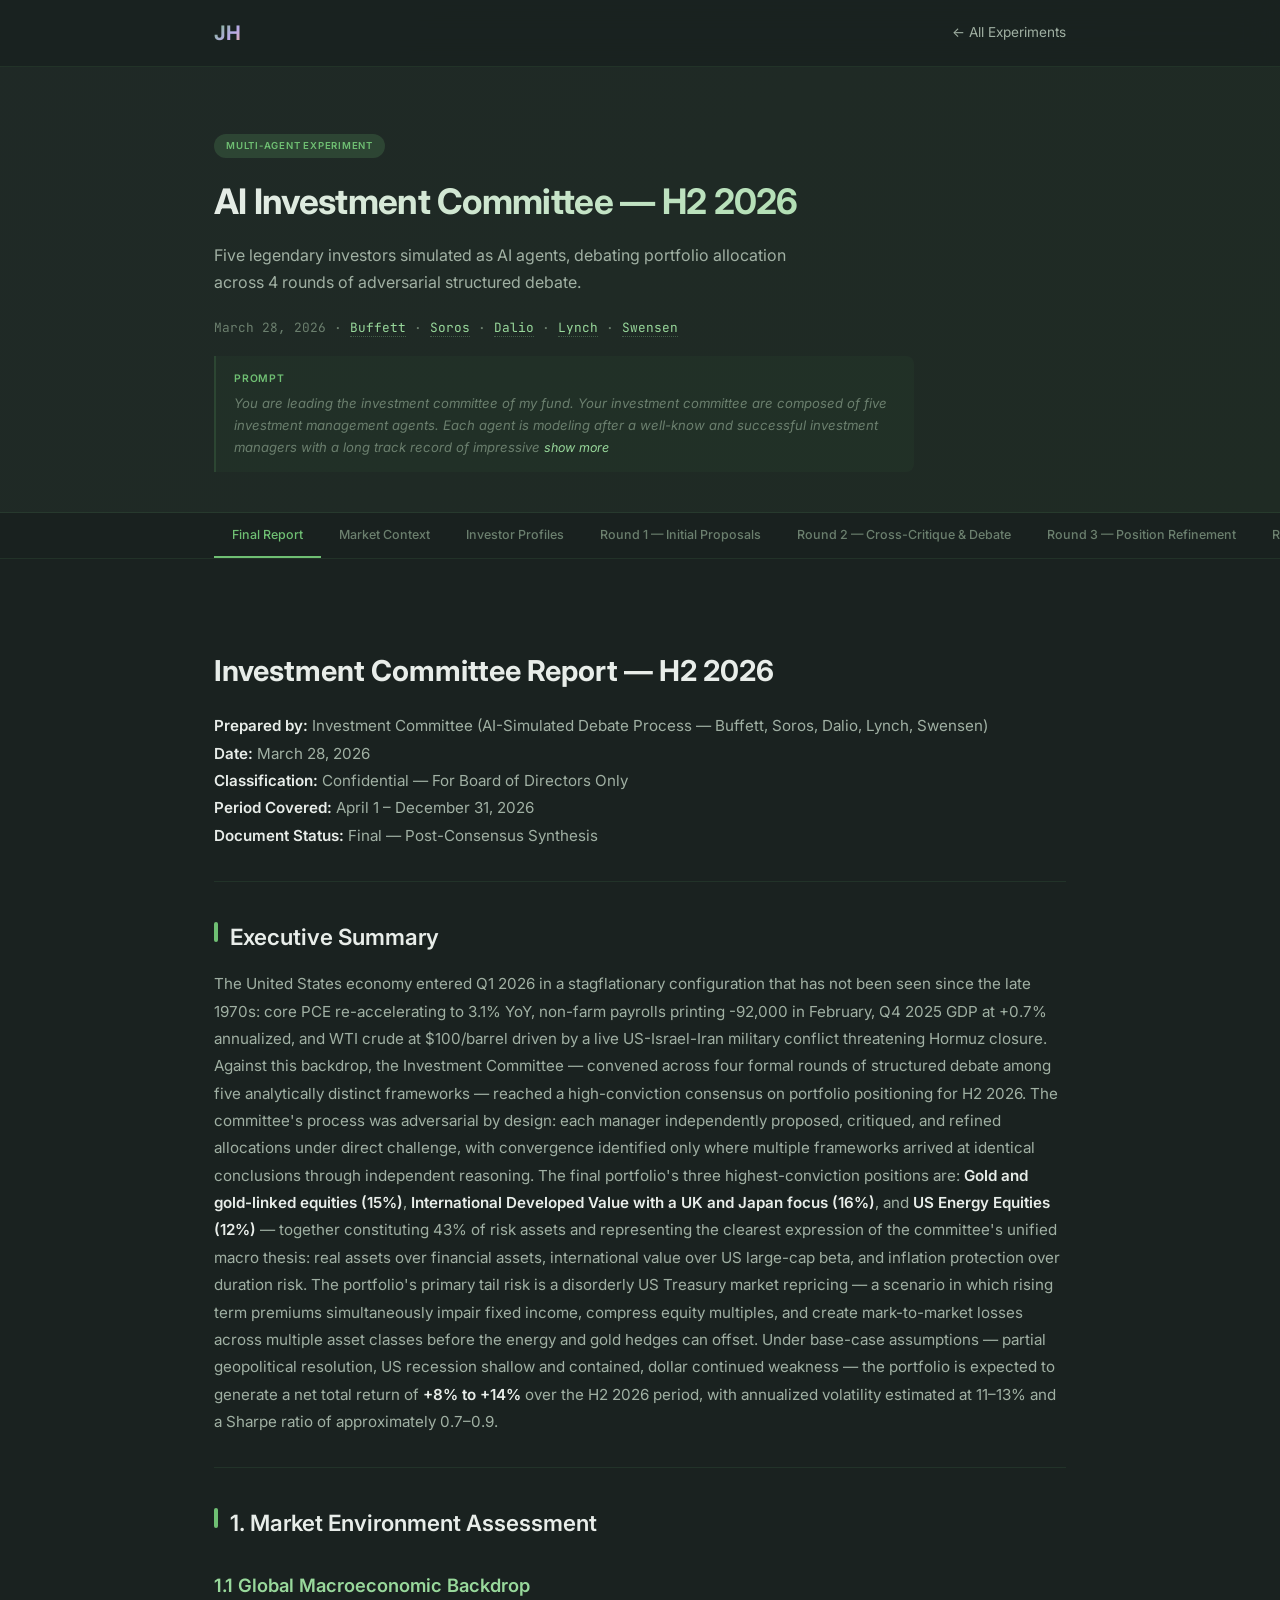
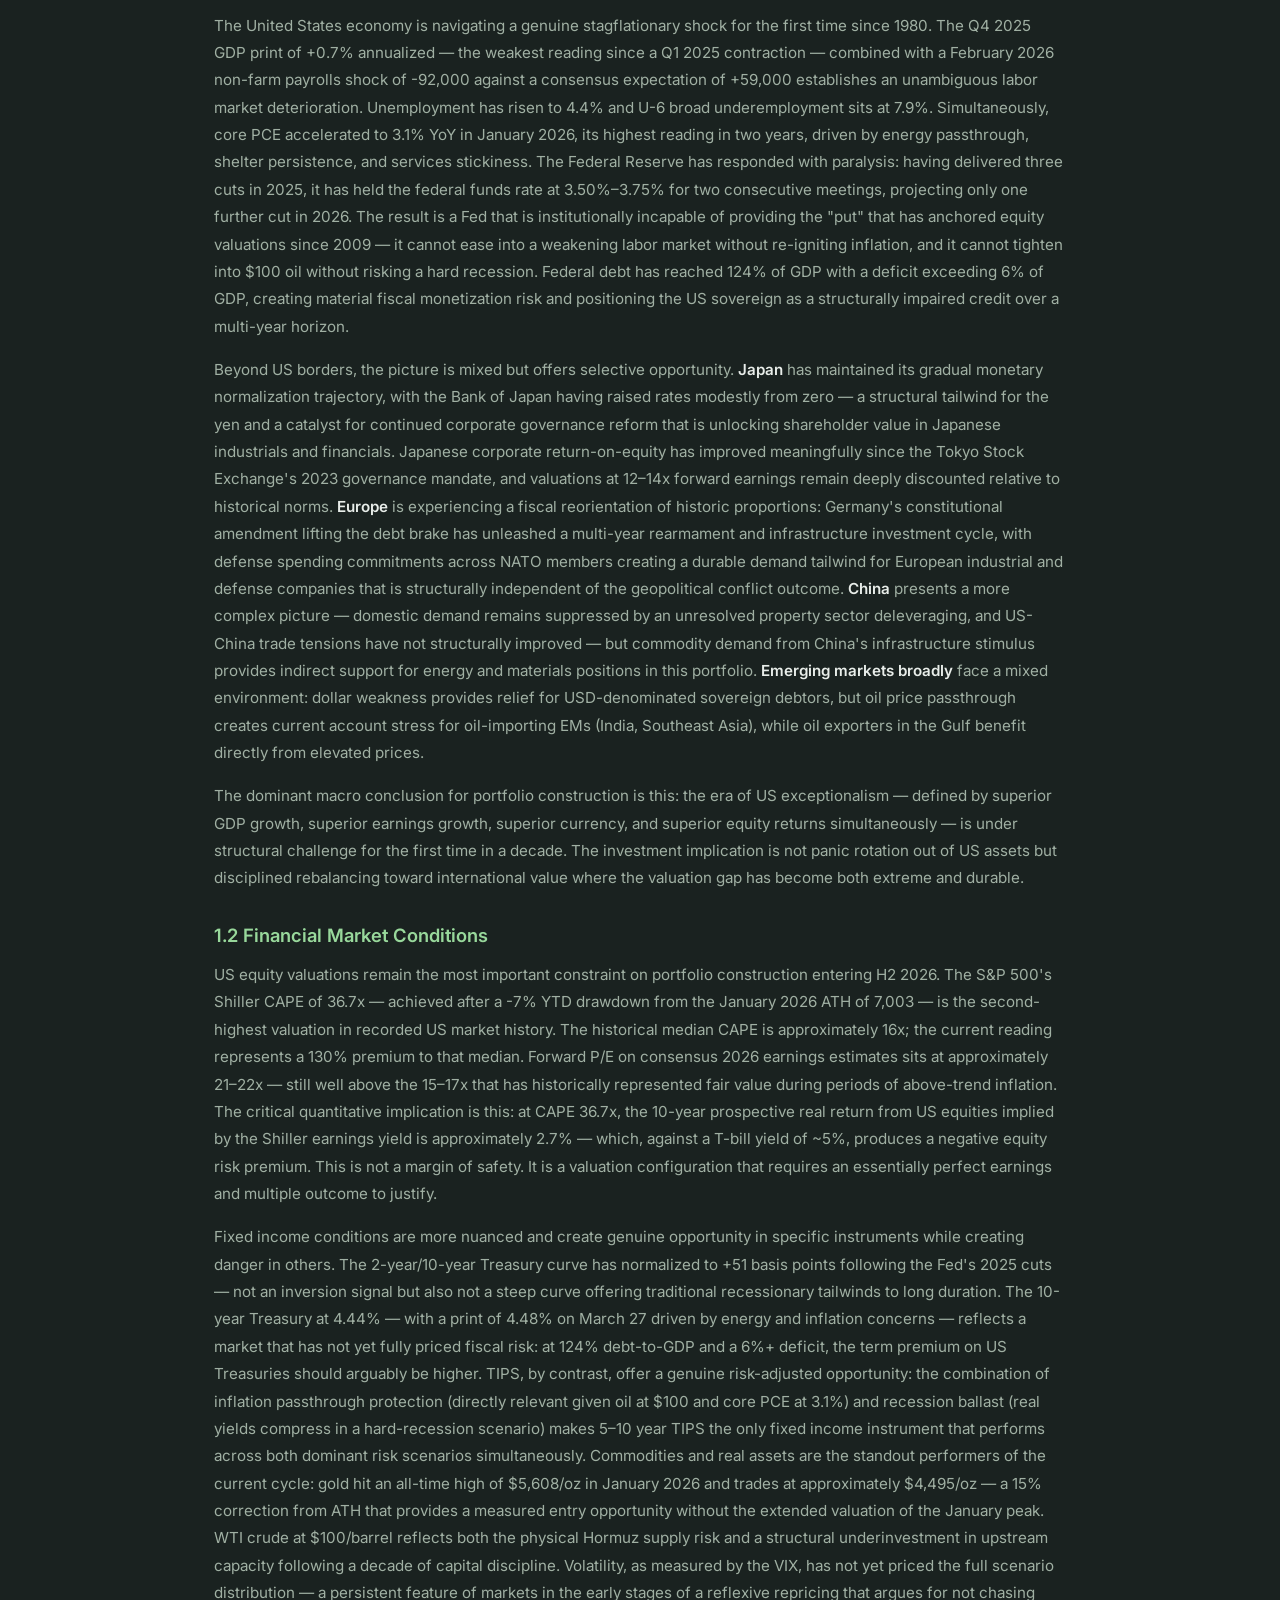
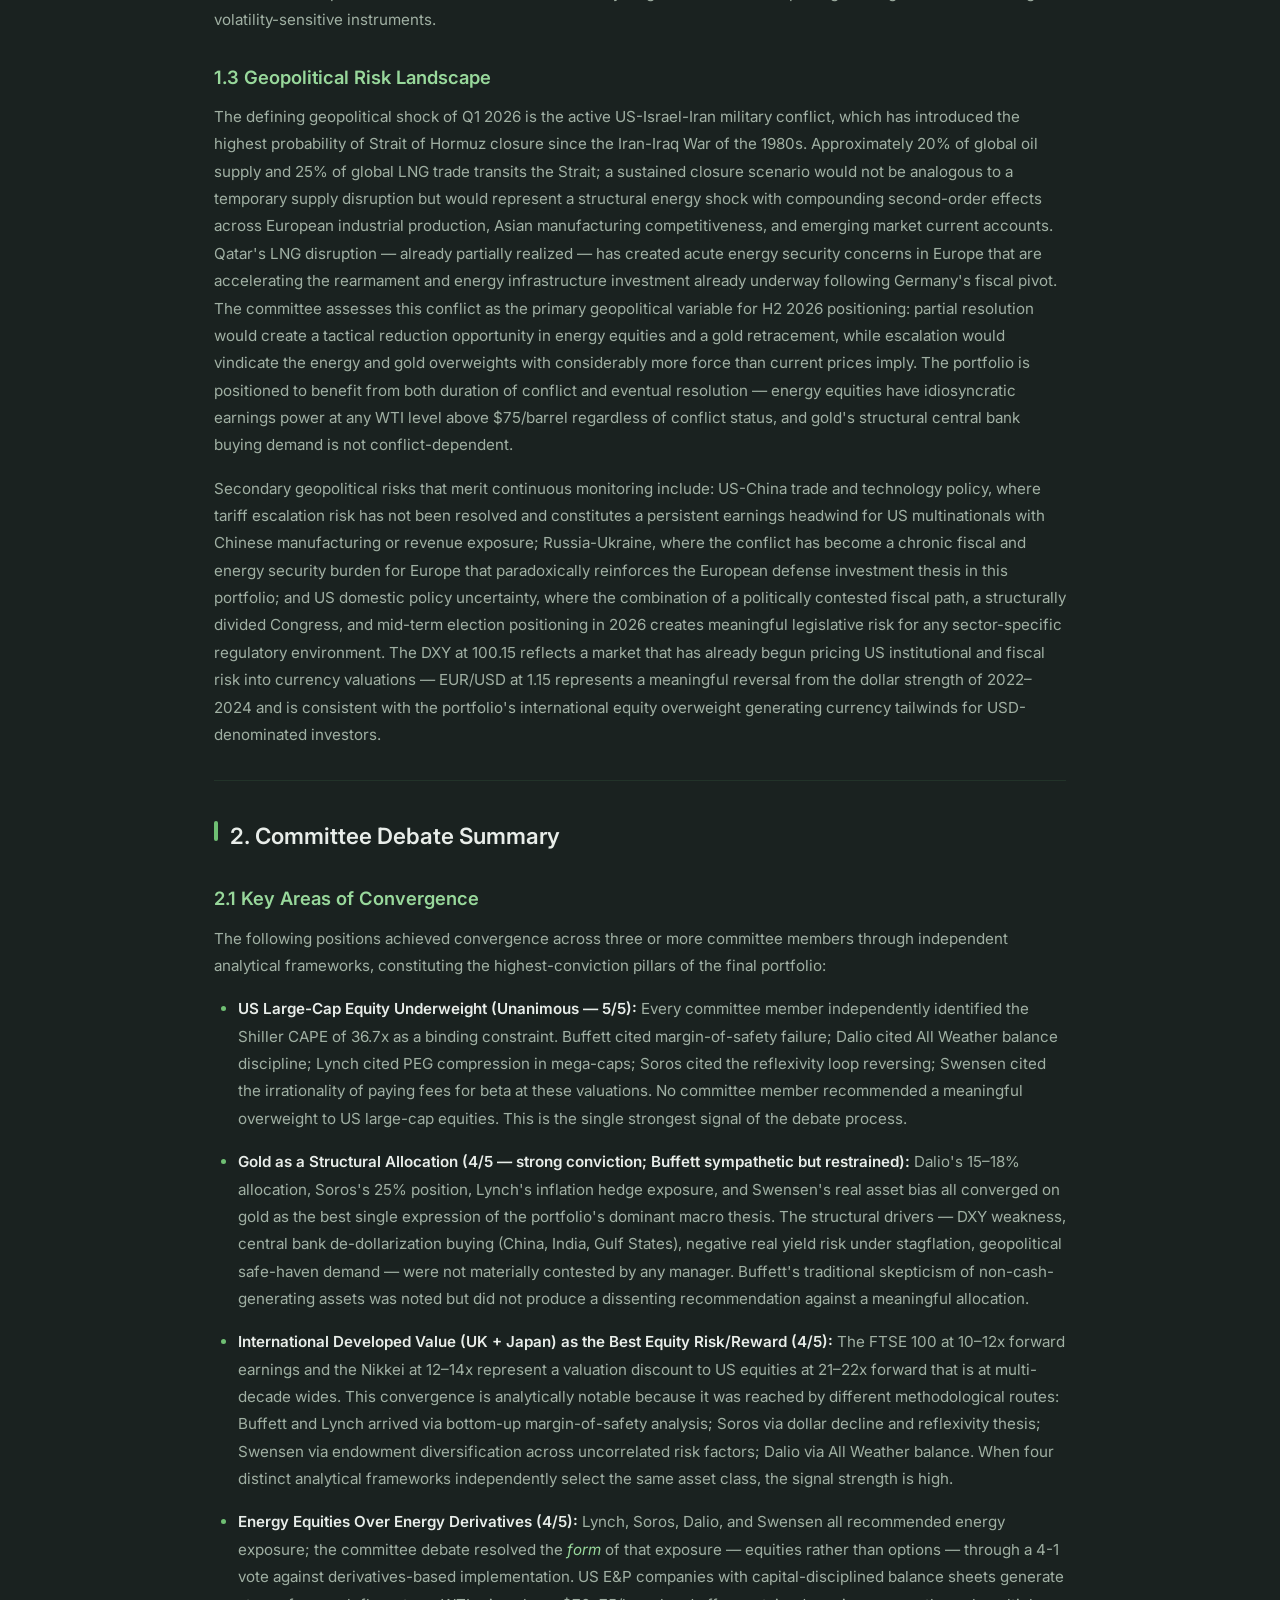
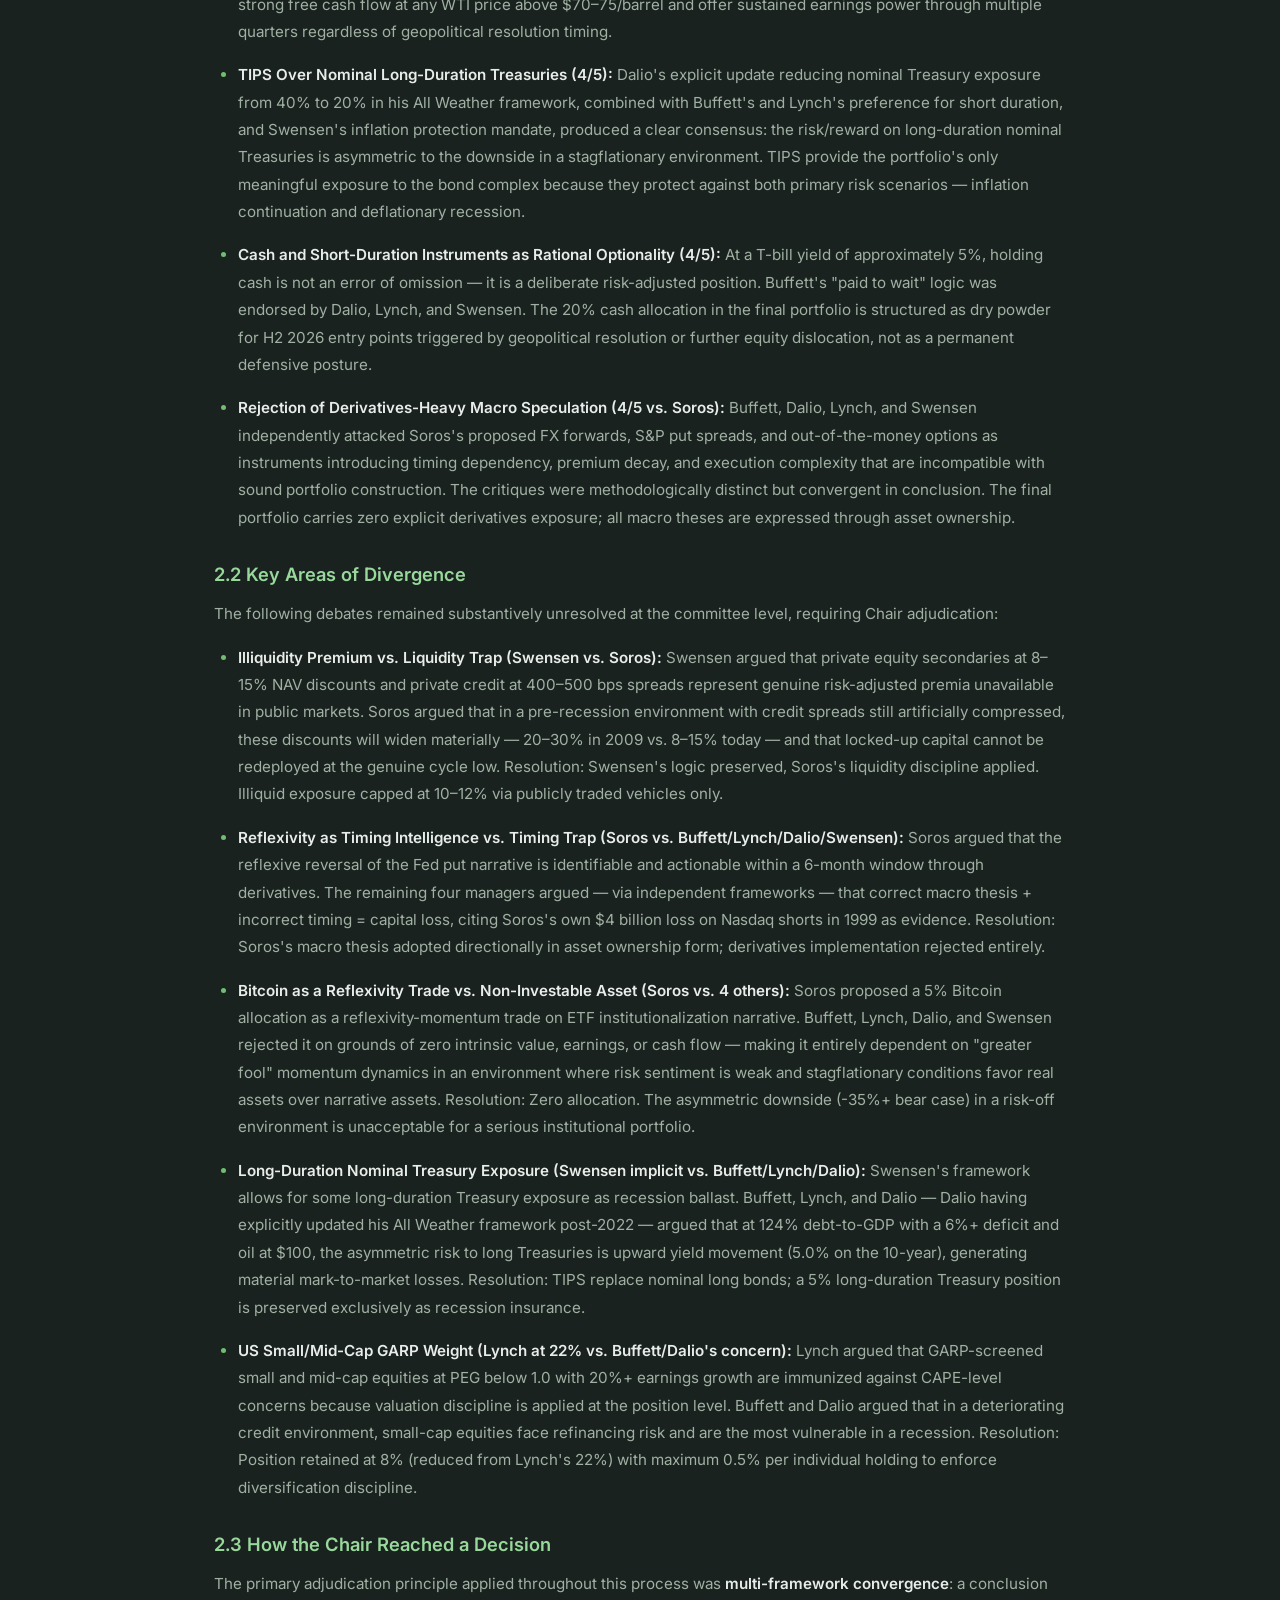
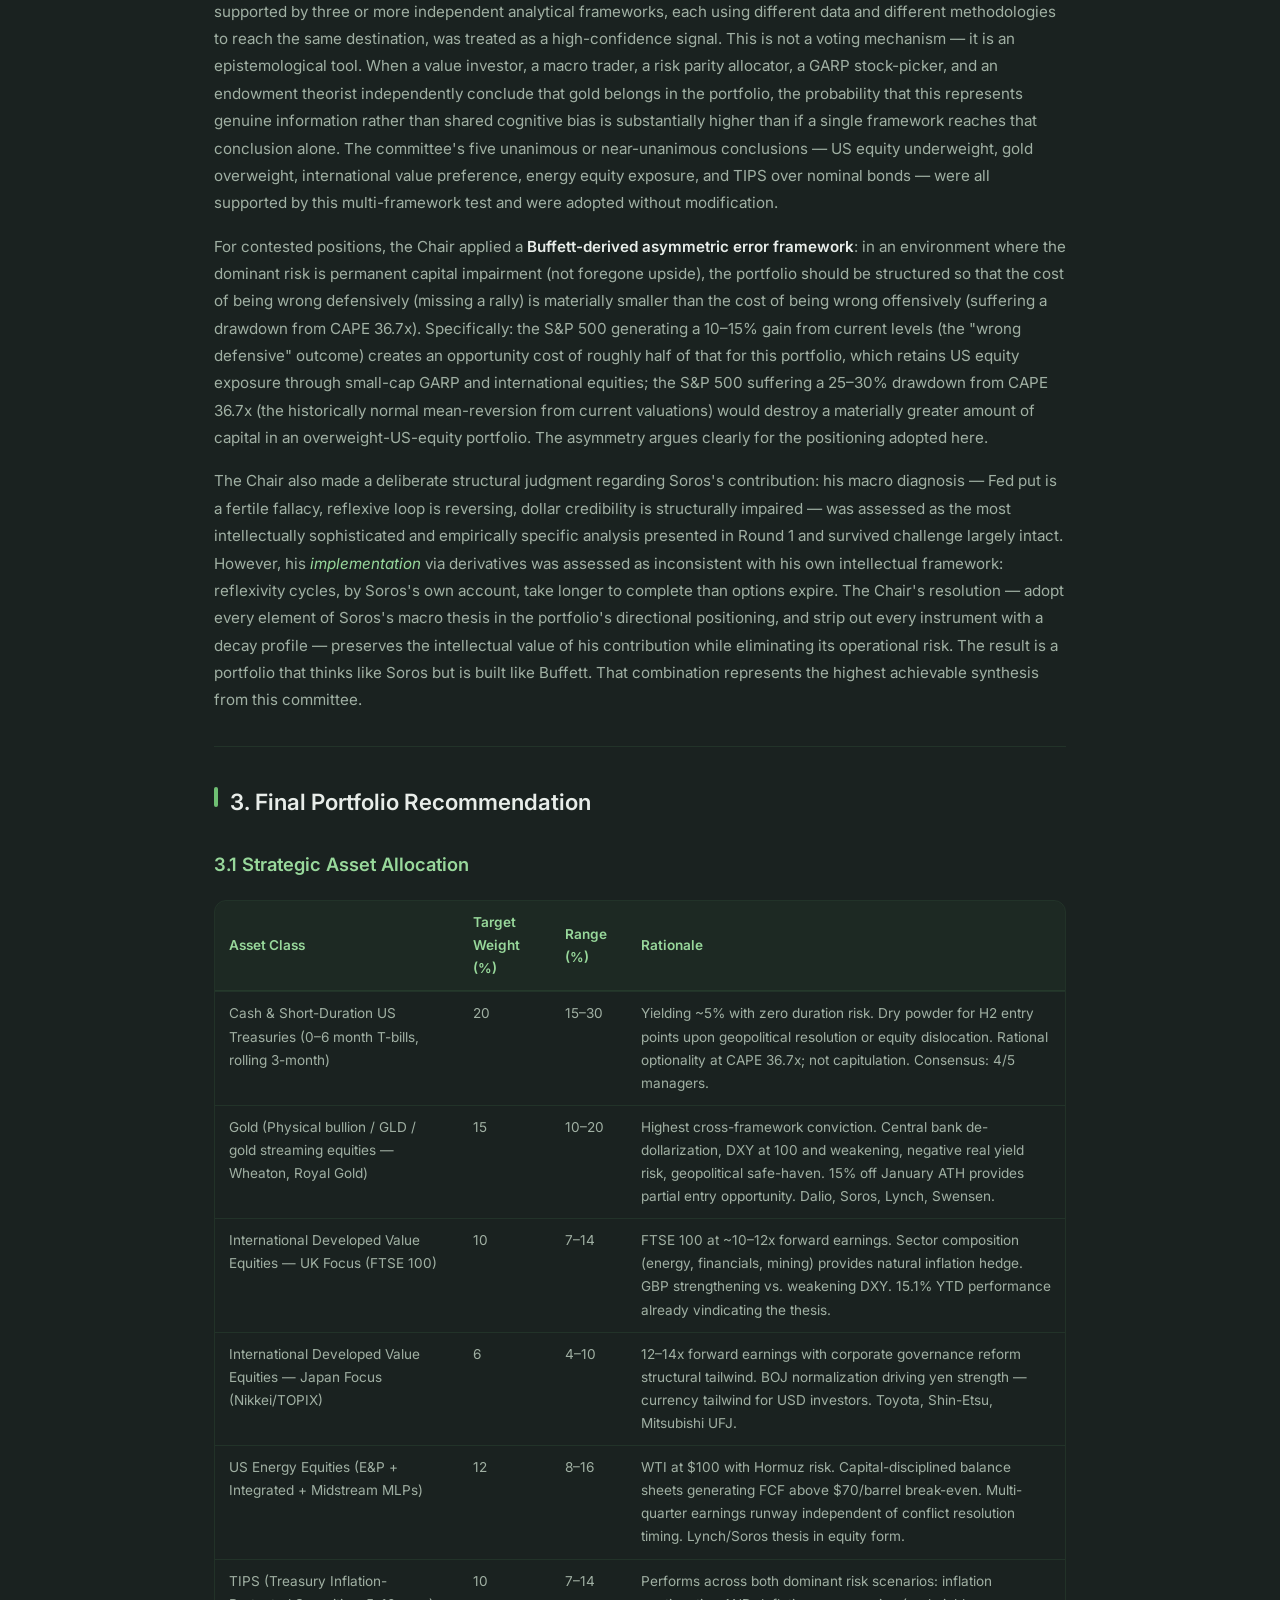
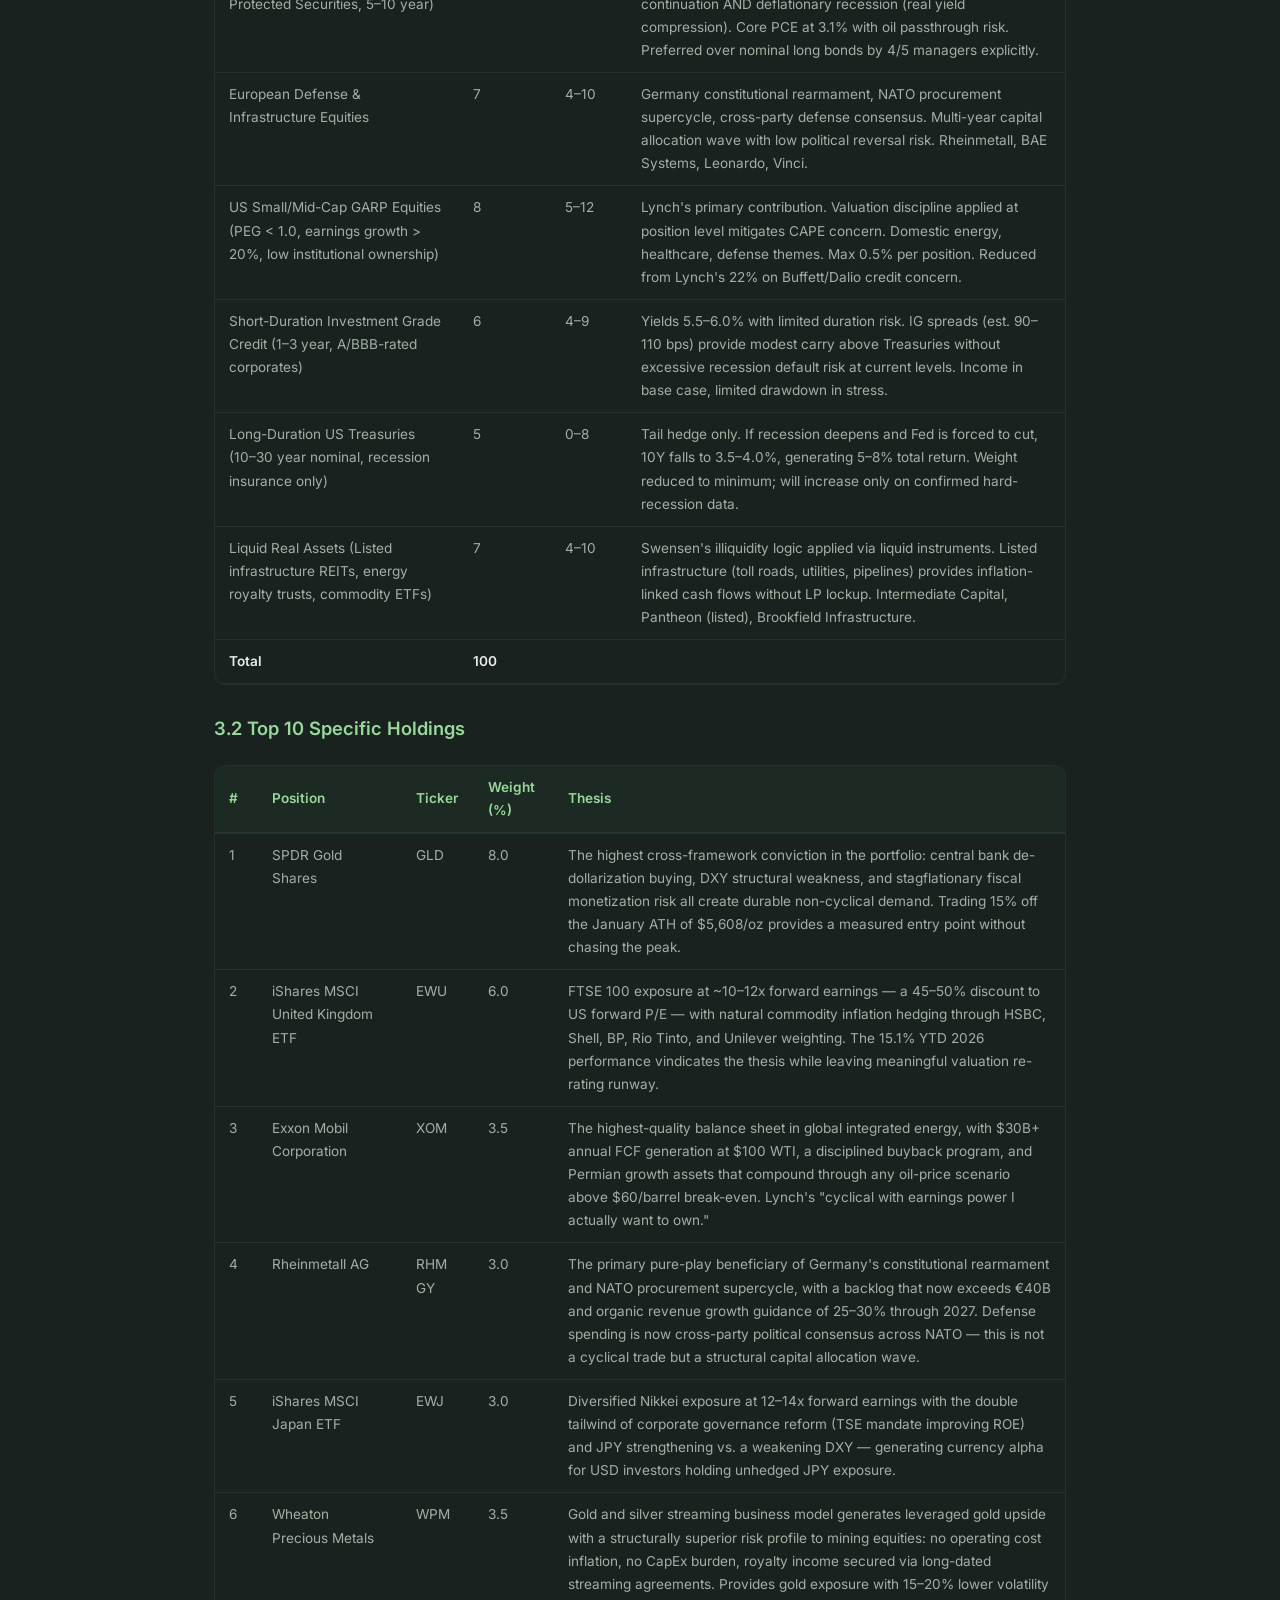
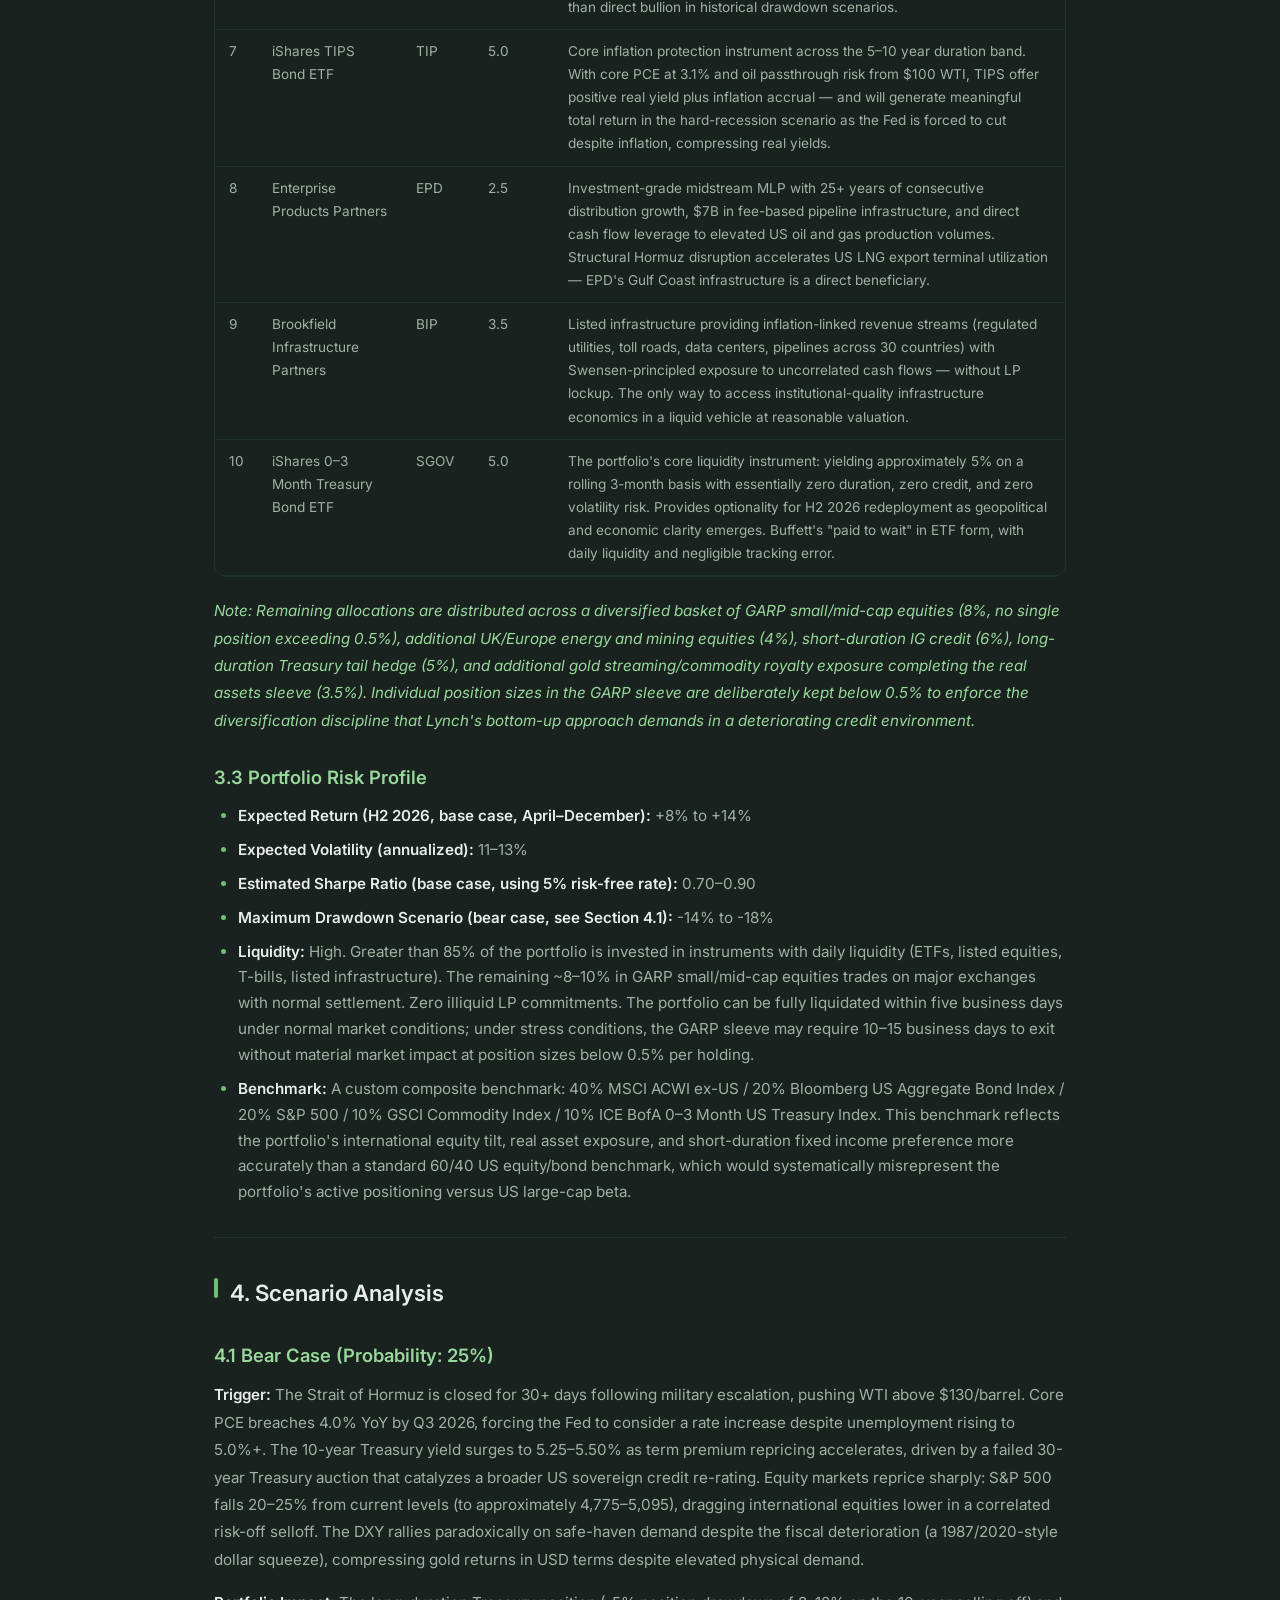
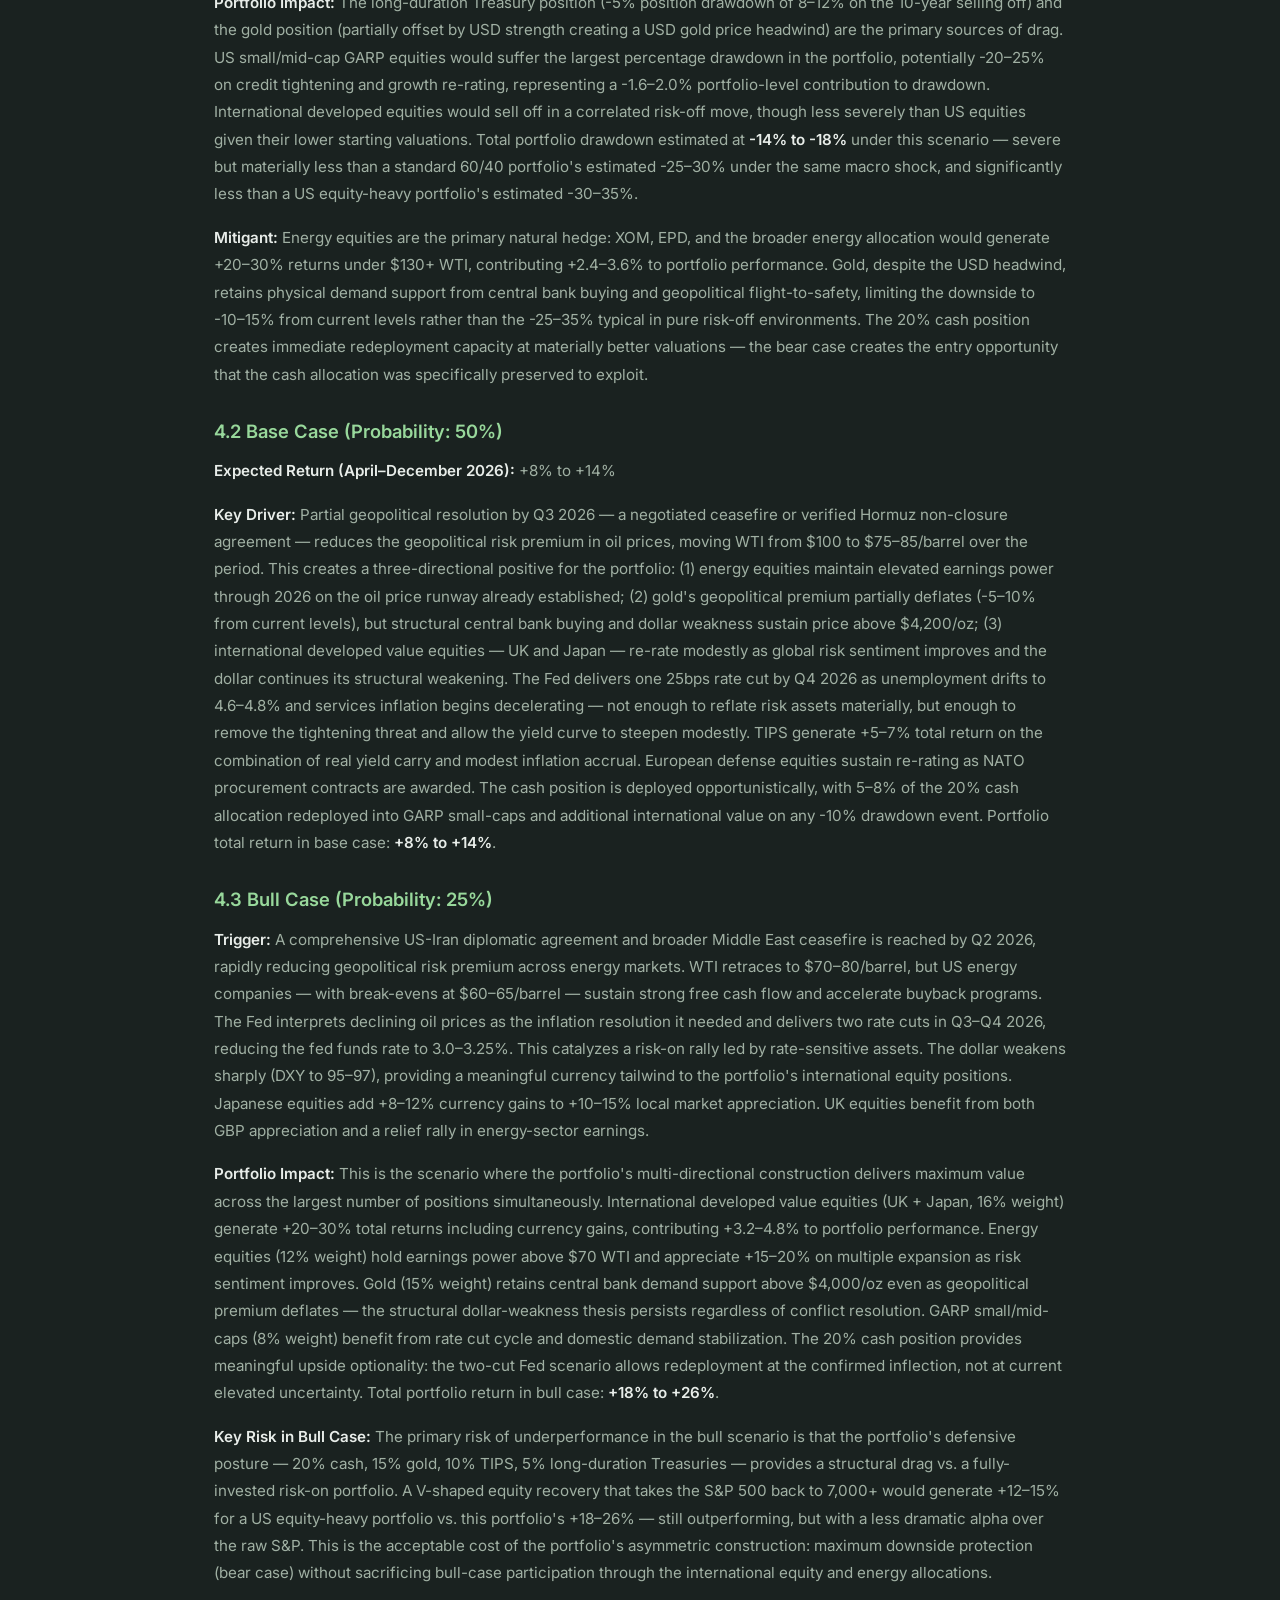
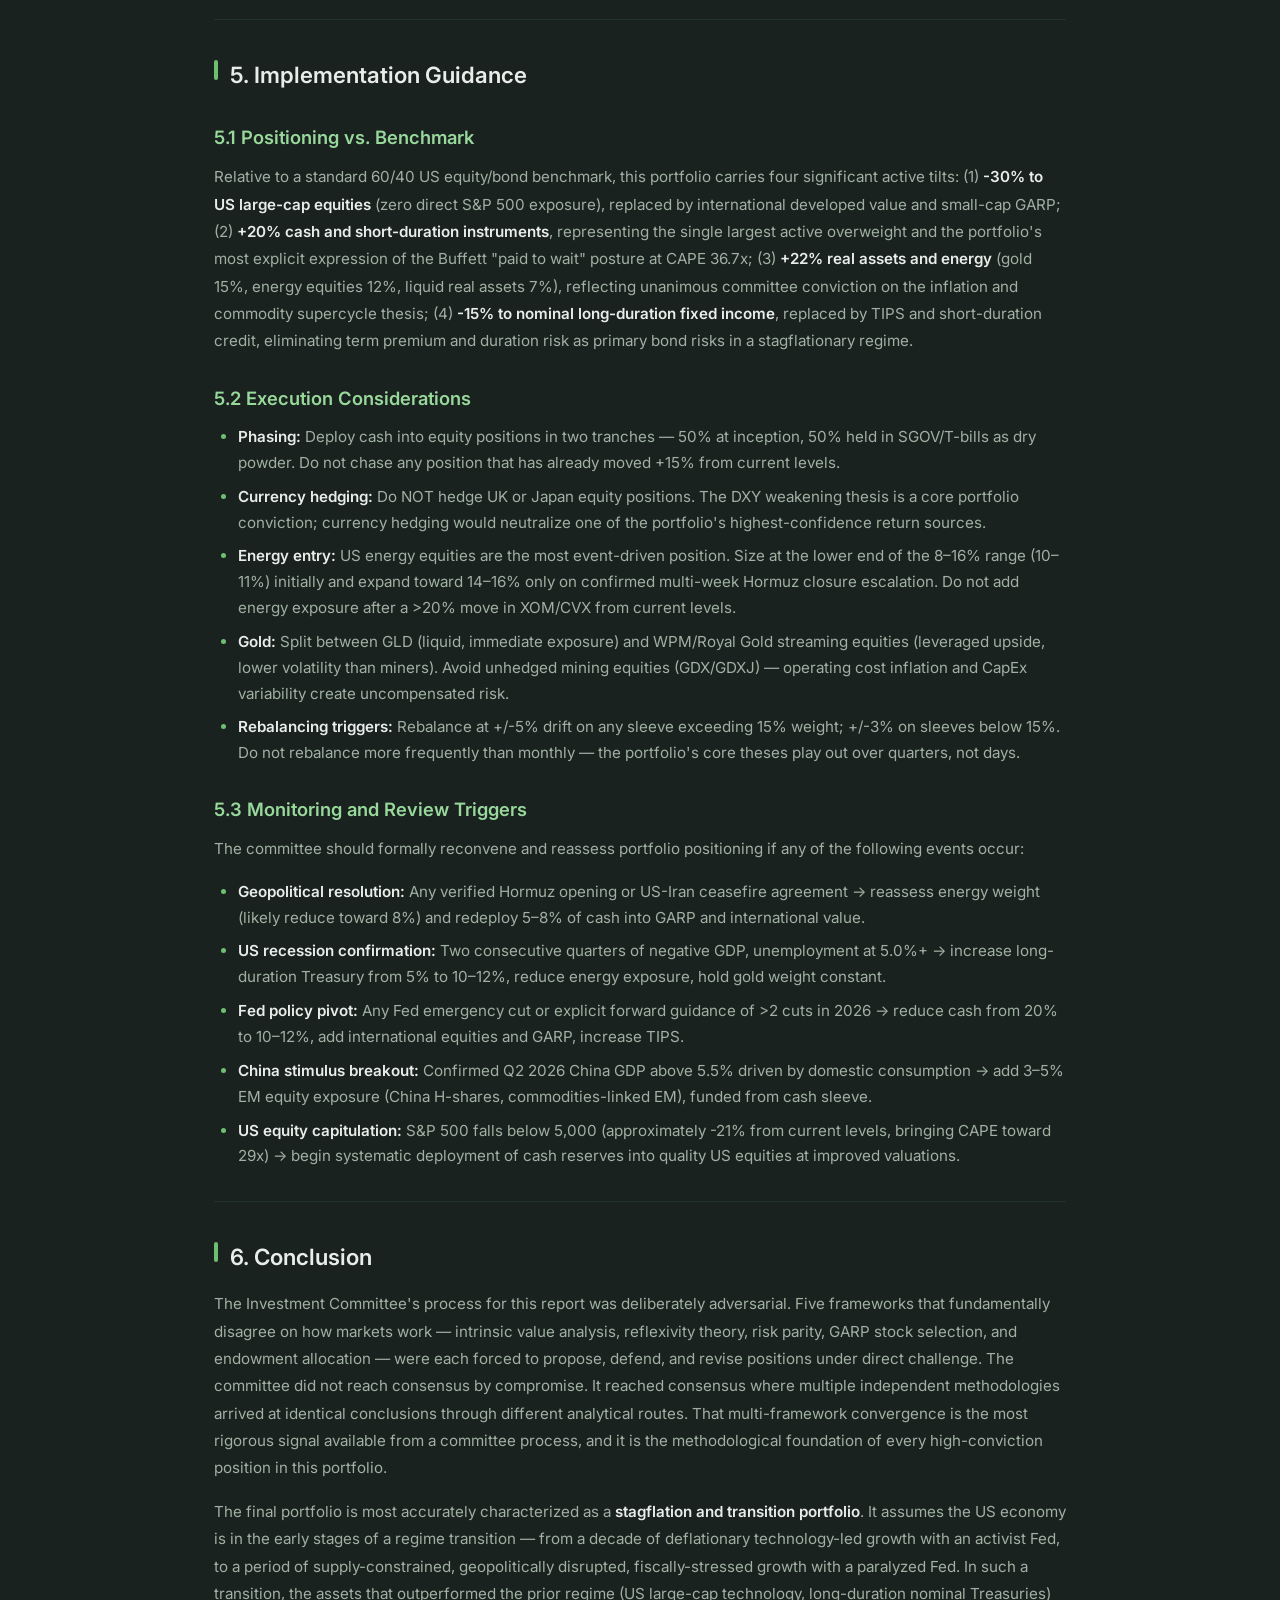
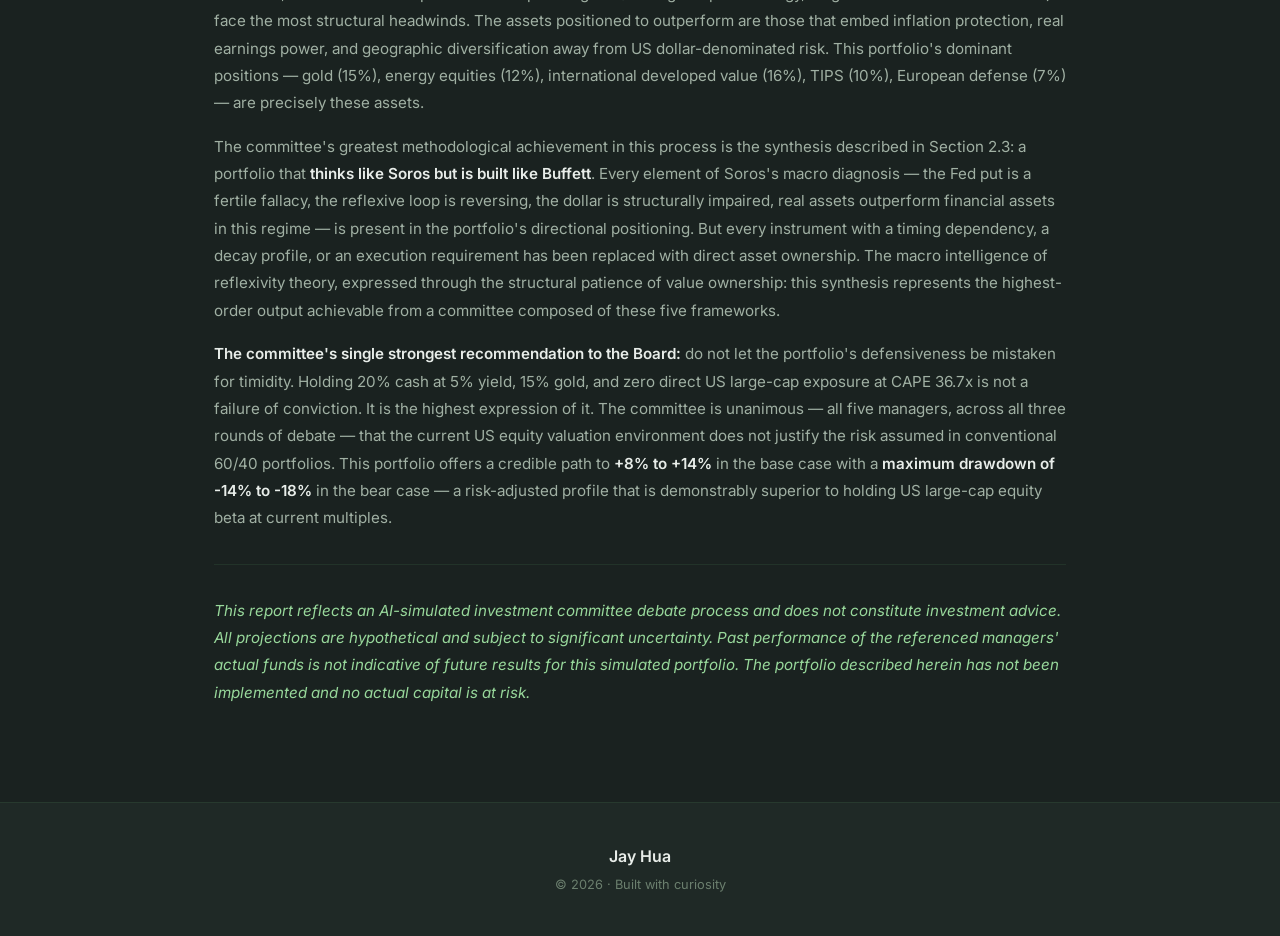
==== commit 5ec52dee: "add links for investor profiles" ====
--- a/experiments/investment-committee/index.html
+++ b/experiments/investment-committee/index.html
@@ -75,6 +75,17 @@
             -webkit-background-clip: text; -webkit-text-fill-color: transparent; background-clip: text; }
         .page-subtitle { font-size: 1rem; color: var(--text-secondary); max-width: 600px; margin-bottom: 20px; }
         .page-meta { font-size: 0.8rem; color: var(--text-muted); font-family: var(--font-mono); }
+        .investor-link {
+            color: var(--matcha-light);
+            text-decoration: none;
+            border-bottom: 1px dotted rgba(152, 216, 155, 0.3);
+            transition: color 0.25s ease, border-color 0.25s ease;
+            cursor: pointer;
+        }
+        .investor-link:hover {
+            color: var(--matcha);
+            border-bottom-color: var(--matcha);
+        }
 
         .page-prompt {
             font-size: 0.82rem;
@@ -213,7 +224,7 @@
             <span class="badge">Multi-Agent Experiment</span>
             <h1>AI Investment Committee — H2 2026</h1>
             <p class="page-subtitle">Five legendary investors simulated as AI agents, debating portfolio allocation across 4 rounds of adversarial structured debate.</p>
-            <p class="page-meta">March 28, 2026 · Buffett · Soros · Dalio · Lynch · Swensen</p>
+            <p class="page-meta">March 28, 2026 · <a href="#profile-buffett" class="investor-link" data-profile="profile-buffett">Buffett</a> · <a href="#profile-soros" class="investor-link" data-profile="profile-soros">Soros</a> · <a href="#profile-dalio" class="investor-link" data-profile="profile-dalio">Dalio</a> · <a href="#profile-lynch" class="investor-link" data-profile="profile-lynch">Lynch</a> · <a href="#profile-swensen" class="investor-link" data-profile="profile-swensen">Swensen</a></p>
             <div class="page-prompt">
                 <span class="prompt-label">Prompt</span>
                 <span class="prompt-text collapsed" id="promptText"><span class="prompt-short">You are leading the investment committee of my fund. Your investment committee are composed of five investment management agents. Each agent is modeling after a well-know and successful investment managers with a long track record of impressive</span><span class="prompt-full"> returns. They are Warrent Buffet, George Soros, Ray Dalio, Peter Lynch and David Swensen. Research the internet to get an in-depth understanding of their respective principles and styles. Create one mark down file for each of the managers. Now spawn the five agent with each mark down file and provide with them the current status of world economic, financial markets and geopolitics. Ask them to provide the best portfolio for the rest of 2026. Critically challenge each of them and induce debates among them. Iterate for 4 hours of until you find the best portfolio. Then write an investment committee report for the final proposal. The report if for the board of the directors. Clearly describe the best portfolio and how you draw the conclusion.</span><button class="prompt-toggle" id="promptToggle" onclick="togglePrompt()">show more</button></span>
@@ -837,7 +848,7 @@
 
     <div class="tab-panel" id="panel-profiles">
         <div class="container">
-            <div class="md-content"><div class="profile-block"><h3>Warren Buffett</h3><h1>Warren Buffett — Investor Profile</h1>
+            <div class="md-content"><div class="profile-block" id="profile-buffett"><h3>Warren Buffett</h3><h1>Warren Buffett — Investor Profile</h1>
 <h2>Philosophy Summary</h2>
 <p>Warren Buffett is the world's most celebrated practitioner of value investing, a discipline he absorbed from Benjamin Graham at Columbia Business School and then refined over seven decades of compounding capital at Berkshire Hathaway. His core conviction is simple: a stock is a fractional ownership interest in a real business, not a ticker symbol to be traded. He buys businesses — ideally ones with durable competitive advantages, honest and capable management, and economics he can understand — and then holds them, in many cases indefinitely. This long-duration ownership posture is not sentimentality; it is the logical consequence of his belief that truly great businesses compound intrinsic value year after year, making the decision to sell them economically irrational most of the time.</p>
 <p>Buffett's intellectual evolution moved from Graham's "cigar butt" method — buying deeply discounted mediocre businesses for a single puff of profit — to Charlie Munger's insight that it is far better to buy a wonderful company at a fair price than a fair company at a wonderful price. Quality came to dominate price in his framework. The filter he applies is qualitative first: Does the business have pricing power? Do customers return habitually? Are the economics structurally protected from competition? Only after those questions are answered affirmatively does he engage in quantitative valuation. When he finds a business that passes both filters, he buys as much as he can and waits.</p>
@@ -986,7 +997,7 @@
 <p><strong>Japan trading houses — a notable exception.</strong> Berkshire's purchases of Japanese conglomerate trading companies (Itochu, Marubeni, Mitsubishi, Mitsui, Sumitomo), started in 2019 and expanded since, represent one of his most active recent capital deployment decisions. Stakes have grown to ~10% in each. These businesses trade at low P/E multiples, pay growing dividends, and have strong capital allocation track records — classic Buffett criteria applied internationally. Total position size: approximately $13–17B.</p>
 <p><strong>Occidental Petroleum (~$18–19B stake)</strong> is his most aggressive recent bet, representing a thesis on domestic oil supply scarcity, energy security, and Occidental's direct air capture business as a long-duration optionality asset. He holds warrants in addition to common stock, giving him significant theoretical upside.</p>
 <p><strong>Succession context changes the forward calculus.</strong> With Greg Abel officially becoming CEO January 1, 2026, the record cash position takes on additional significance: Buffett may be leaving his successor with maximum optionality rather than deploying capital at prices he considers elevated. This is arguably the most disciplined form of capital stewardship — ensuring that the next era of Berkshire begins with dry powder rather than legacy assets acquired at peak prices.</p>
-<p><strong>Bottom line view on the market (implicit from actions):</strong> Buffett is not predicting a crash, nor timing the market. He is simply unable to find transactions offering a sufficient margin of safety at current prices. The $325–380B cash pile, unprecedented in scale, is his revealed preference — built not by selling equities indiscriminately, but by accumulating operating earnings and the Apple proceeds and declining to redeploy at prices that do not meet his standard. In his own framing: he is patient, he is ready, and he is waiting for Mr. Market to have a bad day.</p></div><div class="profile-block"><h3>George Soros</h3><h1>George Soros — Investor Profile</h1>
+<p><strong>Bottom line view on the market (implicit from actions):</strong> Buffett is not predicting a crash, nor timing the market. He is simply unable to find transactions offering a sufficient margin of safety at current prices. The $325–380B cash pile, unprecedented in scale, is his revealed preference — built not by selling equities indiscriminately, but by accumulating operating earnings and the Apple proceeds and declining to redeploy at prices that do not meet his standard. In his own framing: he is patient, he is ready, and he is waiting for Mr. Market to have a bad day.</p></div><div class="profile-block" id="profile-soros"><h3>George Soros</h3><h1>George Soros — Investor Profile</h1>
 <h2>Philosophy Summary</h2>
 <p>George Soros's investment worldview is built on a single radical premise: markets are not efficient, and they are not random. They are actively distorted by the fallible beliefs of the participants who operate within them. His theory of reflexivity — developed while at Wertheim &amp; Co. in the 1960s, drawing on philosopher Karl Popper's epistemology — holds that market prices do not passively reflect underlying fundamentals. Instead, prices and fundamentals are in a two-way feedback loop. Participants form biased views of reality, act on them, and those actions change the very reality they are trying to assess. This creates self-reinforcing processes: rising prices attract buyers who drive prices higher still, improving the fundamentals (via cheaper financing, collateral appreciation, animal spirits) until the divergence between price and underlying reality becomes untenable. The bust is the mirror image — a self-reinforcing collapse that typically overshoots to the downside. Soros does not try to find the "right" price. He tries to identify where the feedback loop is and which direction it is running.</p>
 <p>This framework directly contradicts the efficient market hypothesis. Soros sees academic finance — with its rational agents and equilibrium prices — as not just wrong but dangerously misleading. The market is a dynamic system where the act of observation and participation changes the object being observed. Prices carry information, but that information is corrupted by the biases of the people creating it. His edge comes from identifying those biases before they are widely recognized, riding the reflexive upswing, and exiting before the reversal. He is not looking for "intrinsic value" in the Graham/Buffett sense. He is looking for self-sustaining misconceptions — what he calls "fertile fallacies" — that the market will act on long enough to be profitably traded.</p>
@@ -1079,7 +1090,7 @@
 <li><strong>Dollar trajectory:</strong> Consistent with his critique of US fiscal and political direction, Soros would likely be skeptical of dollar strength in the medium term, viewing the combination of large deficits, political dysfunction, and erosion of institutional credibility as structurally dollar-bearish. This would manifest as long gold, potentially long EUR or other reserve-adjacent currencies, and short US long bonds.</li>
 <li><strong>Democracy and AI:</strong> His 2023 essay flagged AI as a potential civilizational risk to democratic governance — specifically the ability of AI tools to be weaponized for disinformation and political manipulation. He would likely frame AI as creating a new reflexive dynamic: AI tools amplify political biases, which intensify political polarization, which degrades the institutions that govern AI. This is not yet a trade, but it shapes his view of tail risks across geographies.</li>
 <li><strong>Key macro thesis for 2025–2026 (as inferred from his public positions):</strong> The most dangerous reflexive dynamic is the simultaneous weakening of US institutional credibility and Chinese economic slowing. Neither anchor is stable. This argues for commodity exposure (gold, energy), reduced US fixed income duration, cautious equity positioning with sector-specific longs in defense and energy transition, and active monitoring of dollar breakdown as a potential catalyst for a broader regime shift in global capital flows.</li>
-</ul></div><div class="profile-block"><h3>Ray Dalio</h3><h1>Ray Dalio — Investor Profile</h1>
+</ul></div><div class="profile-block" id="profile-dalio"><h3>Ray Dalio</h3><h1>Ray Dalio — Investor Profile</h1>
 <h2>Philosophy Summary</h2>
 <p>Ray Dalio built his entire worldview around one observation: most investors fail not because they pick the wrong assets but because they do not understand what economic environment they are in. His answer was risk parity — an approach that constructs portfolios around balanced risk exposures rather than balanced dollar amounts. The insight is that stocks dominate most traditional "balanced" portfolios because equities are roughly three times as volatile as bonds; risk parity corrects this by sizing positions so each asset class contributes equally to total portfolio volatility. At Bridgewater, this became the All Weather fund in 1996: roughly 30% equities, 40% long-term treasuries, 15% intermediate-term treasuries, 7.5% gold, 7.5% commodities — with leverage applied to bonds to equalize risk contributions.</p>
 <p>Dalio's second major framework is the debt machine. He distinguishes the short-term debt cycle (5–8 years, driven by credit expansion and central bank rate policy) from the long-term debt cycle (75–100 years, driven by the accumulation of debt until it cannot be serviced at prevailing rates). The 2008 crisis was, in his view, a textbook deleveraging at a short-cycle peak; the current period is the late stage of a long-term debt supercycle. When a country reaches this stage, it faces a painful trilemma: austerity, default, or monetization. The US, Japan, and most developed economies have chosen or will choose monetization — printing money to buy their own debt — which is inherently bearish for the currency and for sovereign bonds, and bullish for hard assets.</p>
@@ -1204,7 +1215,7 @@
 <li>
 <p><strong>Geopolitical diversification imperative:</strong> Dalio's overarching message to institutional investors in 2025: portfolios that are structurally US-centric — heavy US equities, US bonds, US dollar cash — are implicitly making a concentrated bet on the continuation of US hegemony. Given his historical analysis, that bet has a poor risk/reward from a starting point of high valuations, high debt, and declining geopolitical influence. The prescription is not panic rotation but systematic diversification: increase gold, increase EM exposure, increase real assets, reduce long-duration US nominal bonds.</p>
 </li>
-</ul></div><div class="profile-block"><h3>Peter Lynch</h3><h1>Peter Lynch — Investor Profile</h1>
+</ul></div><div class="profile-block" id="profile-lynch"><h3>Peter Lynch</h3><h1>Peter Lynch — Investor Profile</h1>
 <h2>Philosophy Summary</h2>
 <p>Peter Lynch ran the Fidelity Magellan Fund from 1977 to 1990, compounding capital at 29.2% annually versus the S&amp;P 500's 15.8%, growing assets from $18 million to $14 billion — the best-performing mutual fund in the world over that stretch. His philosophy was radically bottom-up and deliberately anti-theoretical: he studied history, psychology, and philosophy at Boston College, not finance, and regarded the efficient market hypothesis as a fancy way of saying "don't bother trying." He believed the average person who pays attention to their daily life has a genuine, exploitable edge over Wall Street analysts who spend their days in offices.</p>
 <p>His core method was GARP — Growth At a Reasonable Price. This is not pure growth investing (paying any multiple for a fast-growing company) and not pure value investing (buying statistically cheap companies regardless of business quality). It is the intersection: companies growing fast enough to generate serious long-term returns, priced at multiples that don't require heroic assumptions to justify. The operational instrument of GARP is the PEG ratio. Lynch argued that a company's P/E ratio should roughly equal its earnings growth rate — a P/E of 15 is fair value for a 15% grower, a bargain for a 25% grower, and a trap for a 10% grower. When PEG drops below 1.0, the market is effectively paying you to own growth.</p>
@@ -1351,7 +1362,7 @@
 <p><strong>Reshoring as a decade-long rollout story.</strong> Lynch's favorite pattern was the multi-year geographic rollout — a concept proven in one market, systematically expanding. The reshoring of semiconductor, pharmaceutical, and critical materials manufacturing to North America has a 10-15 year runway, driven by the CHIPS Act, IRA tax credits, and supply chain resilience spending. He'd be looking at industrial real estate developers in specific geographies (Arizona, Ohio, Texas), specialized construction subcontractors with backlogs extending years, and component suppliers with captive relationships to the new anchor manufacturers. These businesses are boring, they have pricing power in a demand-constrained market, and institutional ownership is still low.</p>
 <p><strong>Stocks Lynch would love in 2026:</strong> A regional power developer with a 10-year utility contract to supply a new hyperscale data center campus (boring, contractual revenue, low analyst coverage). A company making the specialized rack cooling units that are mandated for liquid-cooled GPU clusters (niche, recurring maintenance revenue, only 2-3 competitors). A hospital staffing company benefiting from AI-assisted scheduling reducing overtime costs (observable, measurable, boring name). A specialty retail chain that has demonstrably grown same-store sales 8 consecutive quarters by targeting GLP-1 users with reformulated nutrition products (consumer-observable, quantifiable).</p>
 <p><strong>Stocks Lynch would hate in 2026:</strong> Any company with "AI" prominently in its name or ticker whose revenue is projected to materialize in 2028. Speculative biotech burning cash on first-in-class mechanisms with no Phase 3 data. Leveraged buyout-heavy conglomerates using debt to make acquisitions in unrelated fields (maximum diworsification). The "magnificent" large-cap tech names trading at PEG ratios of 2.5-3.5 — Lynch would acknowledge they're great businesses and say someone else should own them at that price. Any meme stock or company whose investment case relies on social media narrative rather than earnings.</p>
-<p>Lynch's 2026 bottom line: "The best opportunities are still in the companies that Wall Street finds too boring to cover, selling products that consumers are already buying, in industries that haven't been rebranded as the future of everything. Find the Dunkin' Donuts of the AI age — not the chatbot, but the company making the paper cups."</p></div><div class="profile-block"><h3>David Swensen</h3><h1>David Swensen — Investor Profile</h1>
+<p>Lynch's 2026 bottom line: "The best opportunities are still in the companies that Wall Street finds too boring to cover, selling products that consumers are already buying, in industries that haven't been rebranded as the future of everything. Find the Dunkin' Donuts of the AI age — not the chatbot, but the company making the paper cups."</p></div><div class="profile-block" id="profile-swensen"><h3>David Swensen</h3><h1>David Swensen — Investor Profile</h1>
 <h2>Philosophy Summary</h2>
 <p>David Swensen's investment worldview begins with a deceptively simple insight: most investors are structurally forced to prioritize liquidity they do not need and pay a steep price for it. From his first year as Yale's CIO in 1985 — age 31, managing a $1 billion endowment that held mostly bonds and domestic stocks — Swensen recognized that an institution with a perpetual time horizon and no near-term liquidity obligations was holding the wrong portfolio. Bonds were dead weight: they offered inflation-adjusted returns barely above zero, provided false diversification (when equities sold off in a deflationary shock, sure, bonds rallied — but that wasn't Yale's primary risk), and crowded out far more attractive alternatives. The radical move was to act on that recognition and rotate aggressively into illiquid, alternative asset classes — private equity, venture capital, real assets, and absolute return strategies — where the institutional capital markets were inefficient, manager skill was genuinely compensable, and the illiquidity premium was real and persistent. By the time Swensen died in May 2021, Yale's endowment had grown to over $30 billion, with annualized returns of 16.1% over the first 20 years and 11.8% annually through the full 1999–2009 period including the global financial crisis. No other endowment manager in history has a comparable record at scale.</p>
 <p>The intellectual foundation of the Yale Model rests on two pillars. First, equity bias: over any sufficiently long horizon, equity ownership — of businesses, of real assets, of entrepreneurial ventures — outperforms fixed-income lending. This is not a controversial claim; it is the fundamental theory of why capital is compensated for risk. What was controversial was Swensen's conclusion that this principle should be pushed to its logical extreme — not 60/40, not even 80/20, but something closer to 100% equity-oriented exposure expressed through asset classes with the best long-run return characteristics. Second, structural inefficiency: public equity markets are highly efficient. The average active manager in public equities underperforms their benchmark after fees. But private equity, venture capital, real assets, and hedge funds — particularly in their early decades — were structurally less efficient because fewer capital allocators had access to them, the information environment was worse, and the managers' skill (or lack of it) had a far larger impact on returns than in liquid markets. This created an opportunity for an institution like Yale to earn persistent alpha through manager selection in the exact asset classes where selection actually mattered.</p>
@@ -3036,6 +3047,27 @@
             });
         });
 
+        // Investor name links — switch to profiles tab & scroll to profile
+        document.querySelectorAll('.investor-link').forEach(link => {
+            link.addEventListener('click', (e) => {
+                e.preventDefault();
+                const profileId = link.dataset.profile;
+                // Switch to profiles tab
+                document.querySelectorAll('.tab-btn').forEach(b => b.classList.remove('active'));
+                document.querySelectorAll('.tab-panel').forEach(p => p.classList.remove('active'));
+                const profilesBtn = document.querySelector('.tab-btn[data-tab="profiles"]');
+                profilesBtn.classList.add('active');
+                document.getElementById('panel-profiles').classList.add('active');
+                // Scroll to the specific profile block after a brief delay for DOM update
+                setTimeout(() => {
+                    const target = document.getElementById(profileId);
+                    if (target) {
+                        target.scrollIntoView({ behavior: 'smooth', block: 'start' });
+                    }
+                }, 50);
+            });
+        });
+
         // Prompt show more/less toggle
         function togglePrompt() {
             const text = document.getElementById('promptText');
